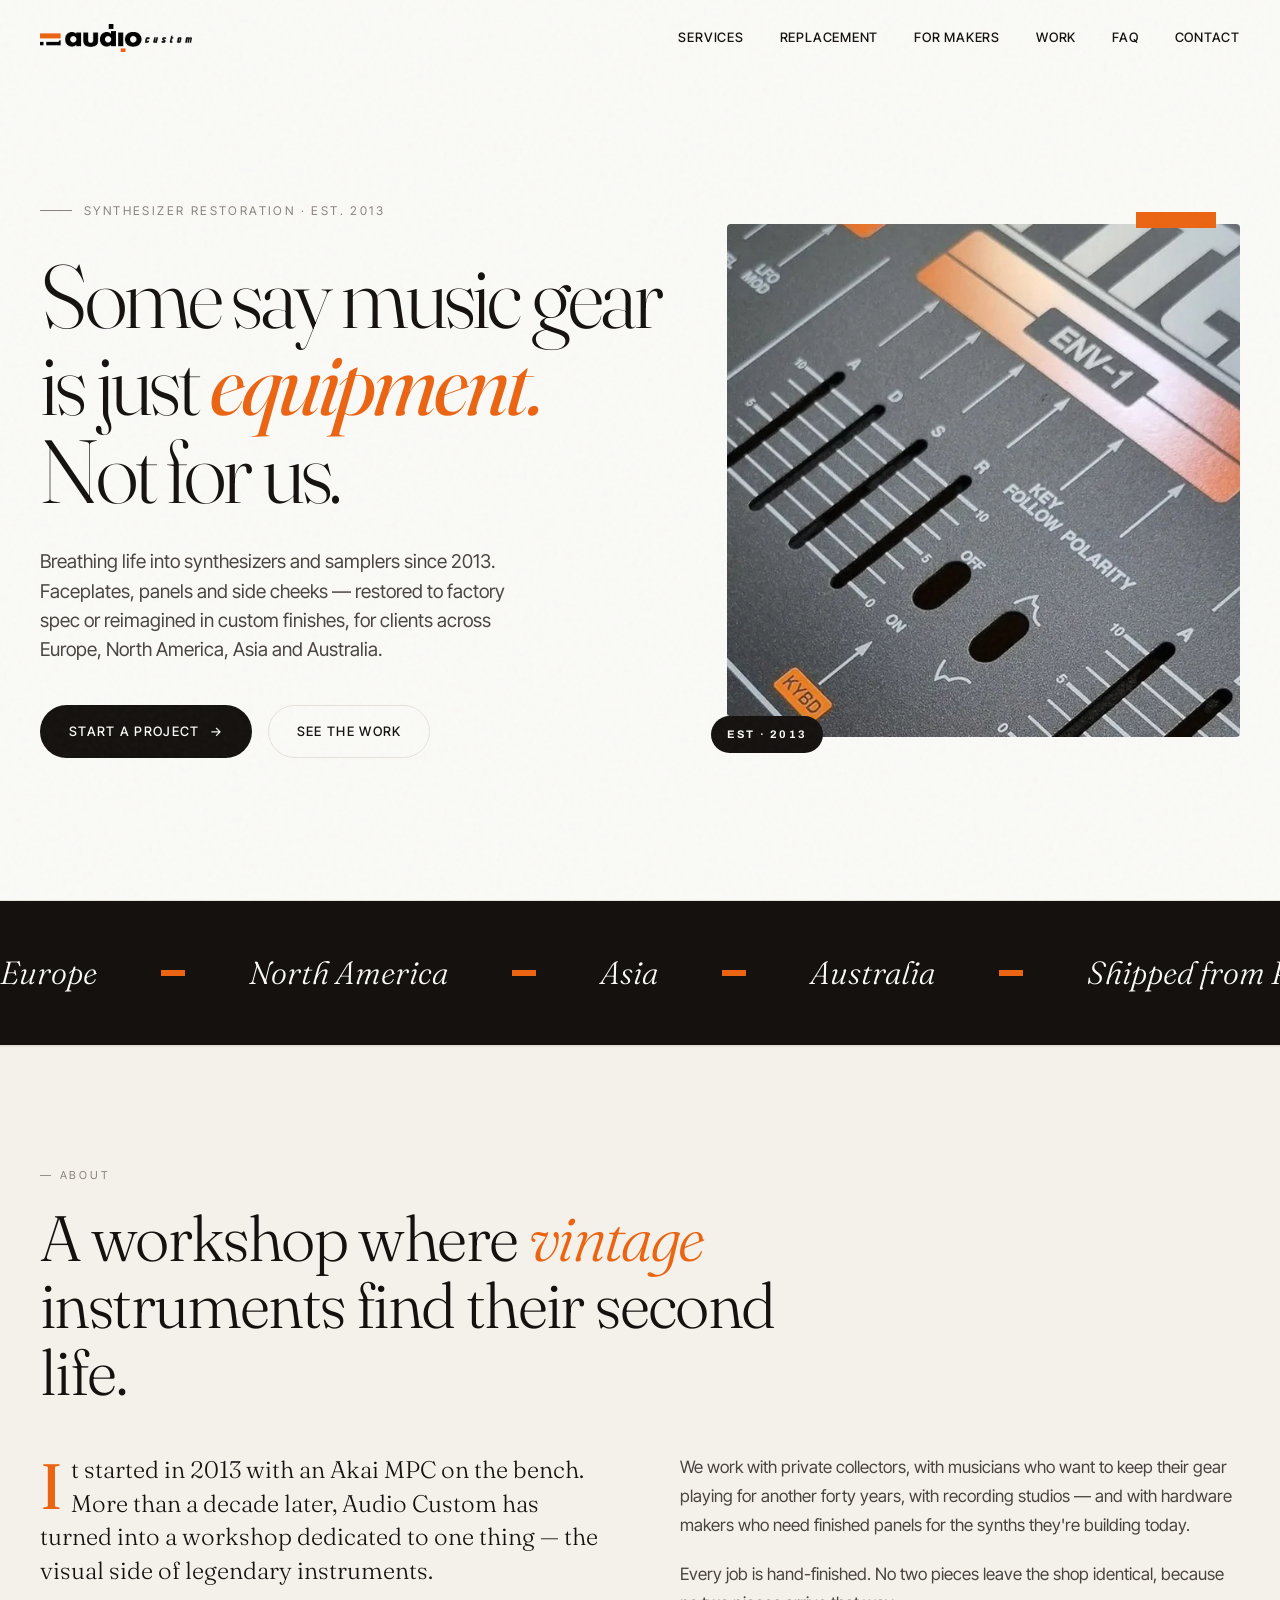
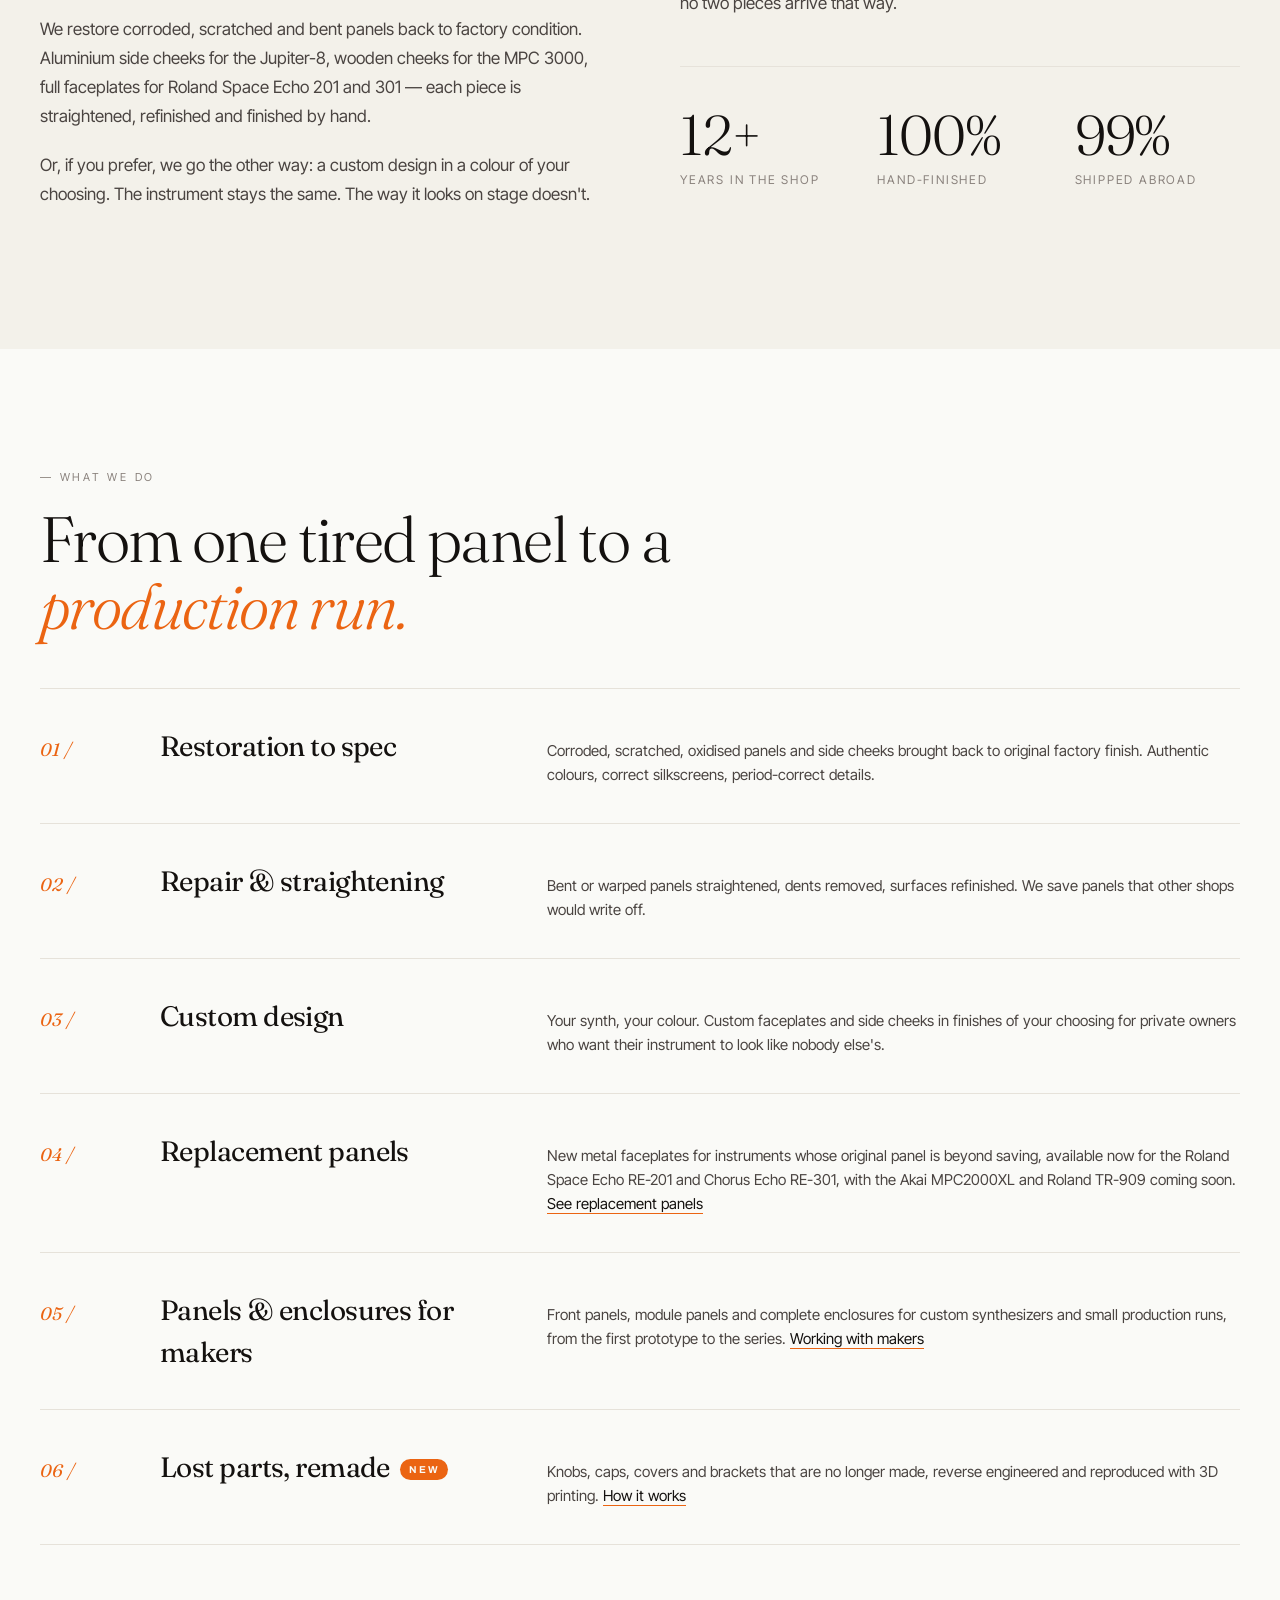
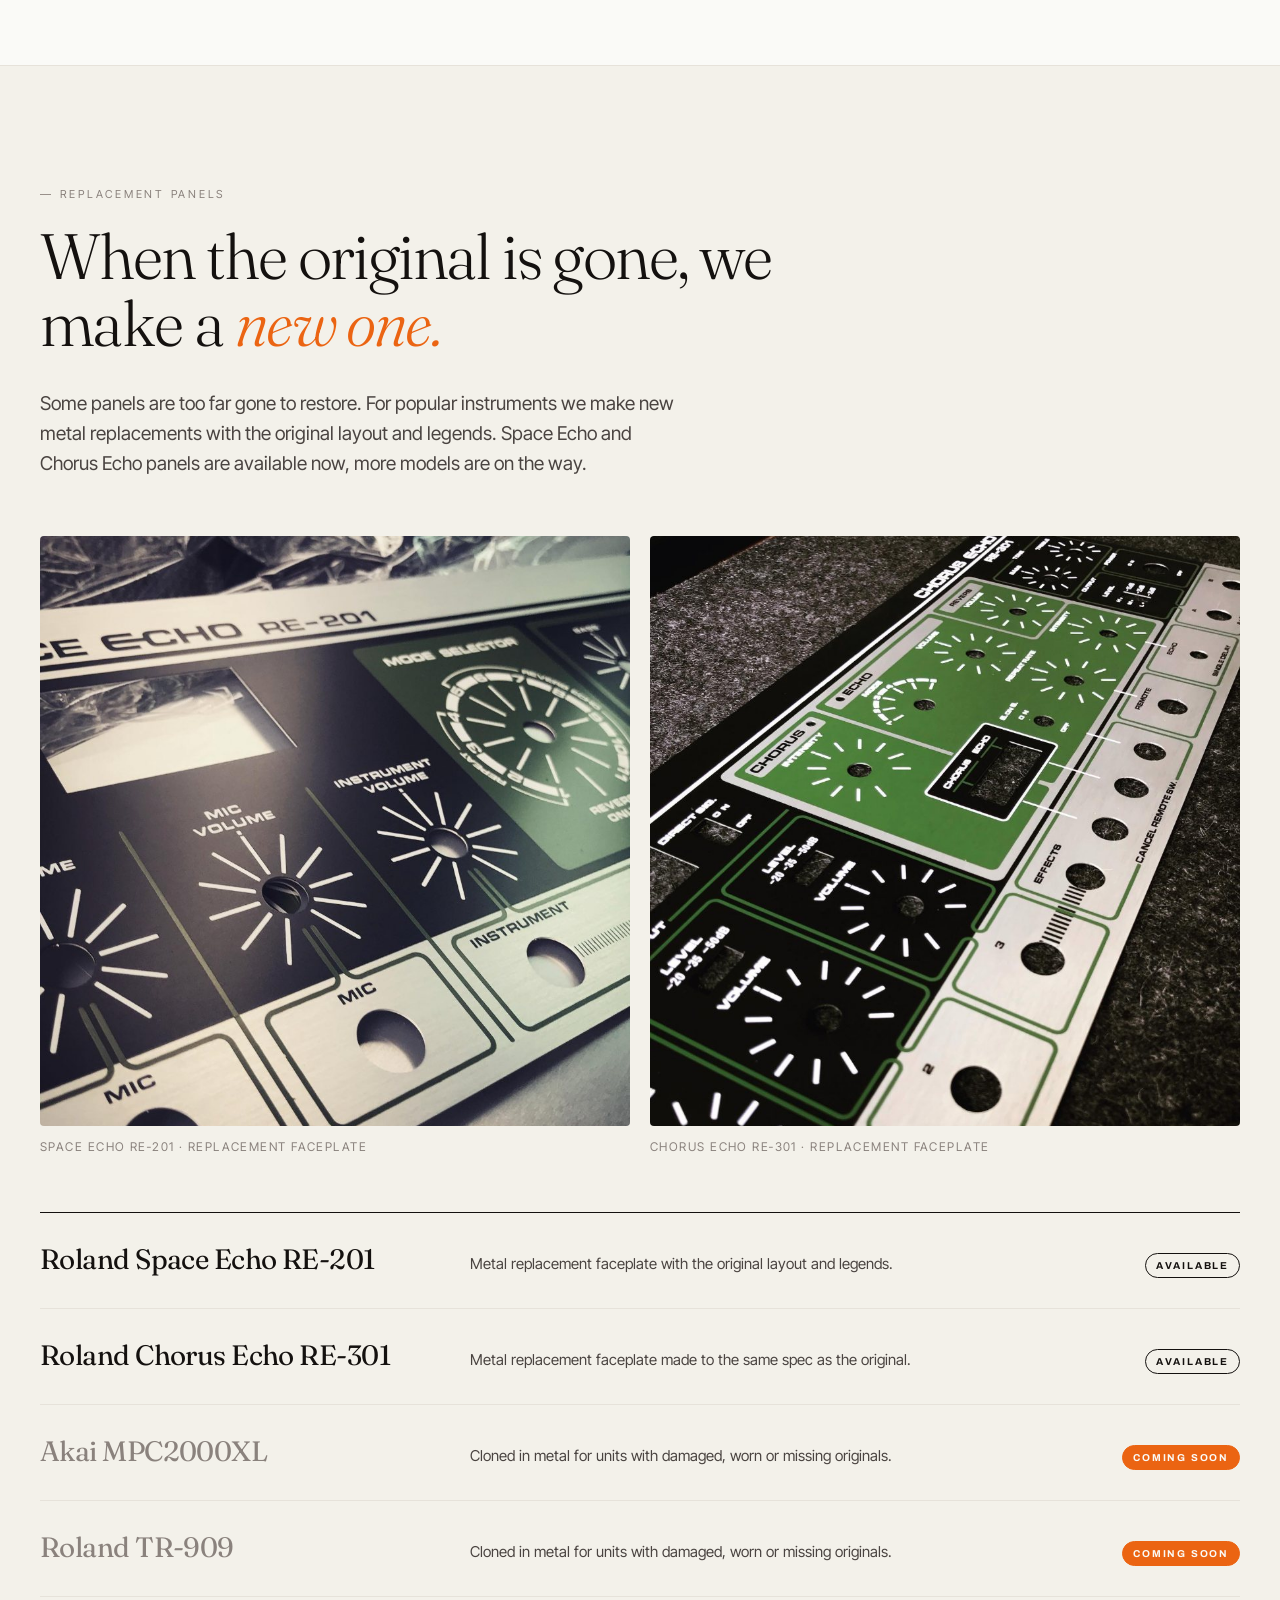
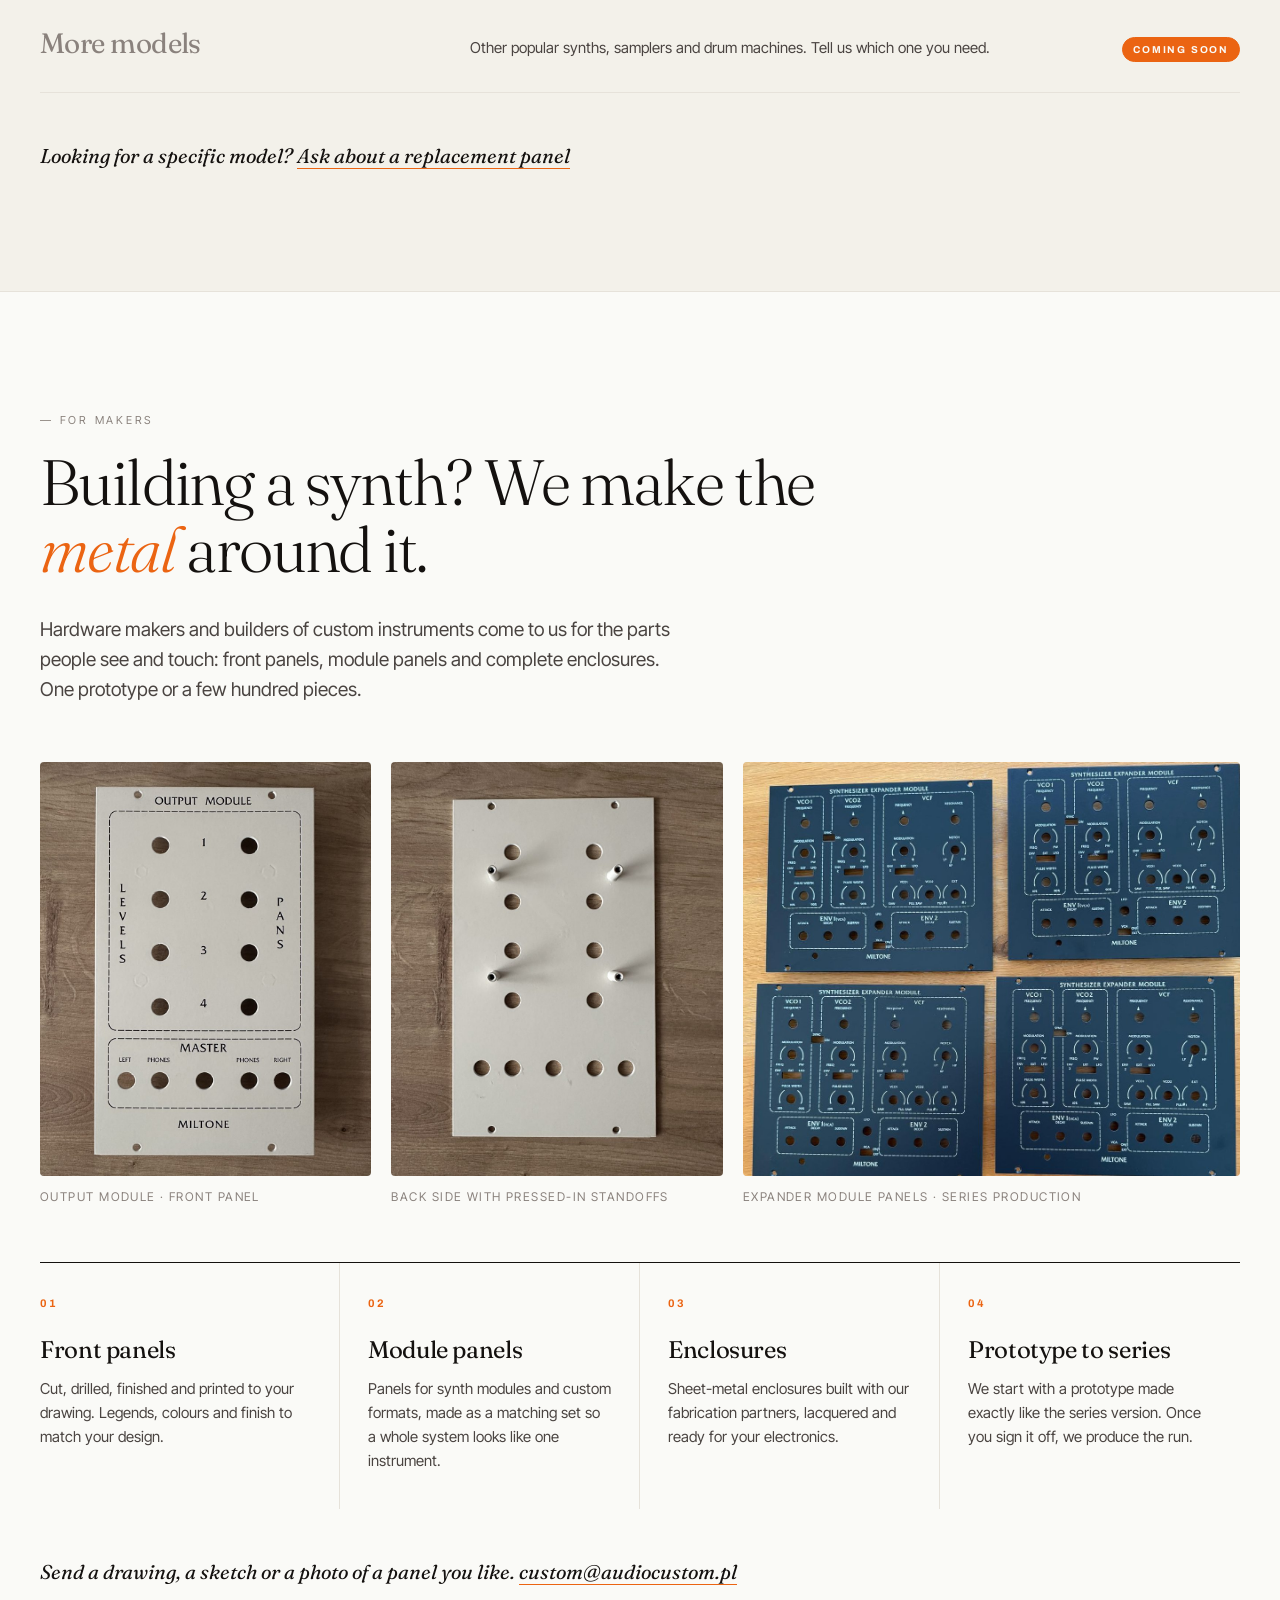
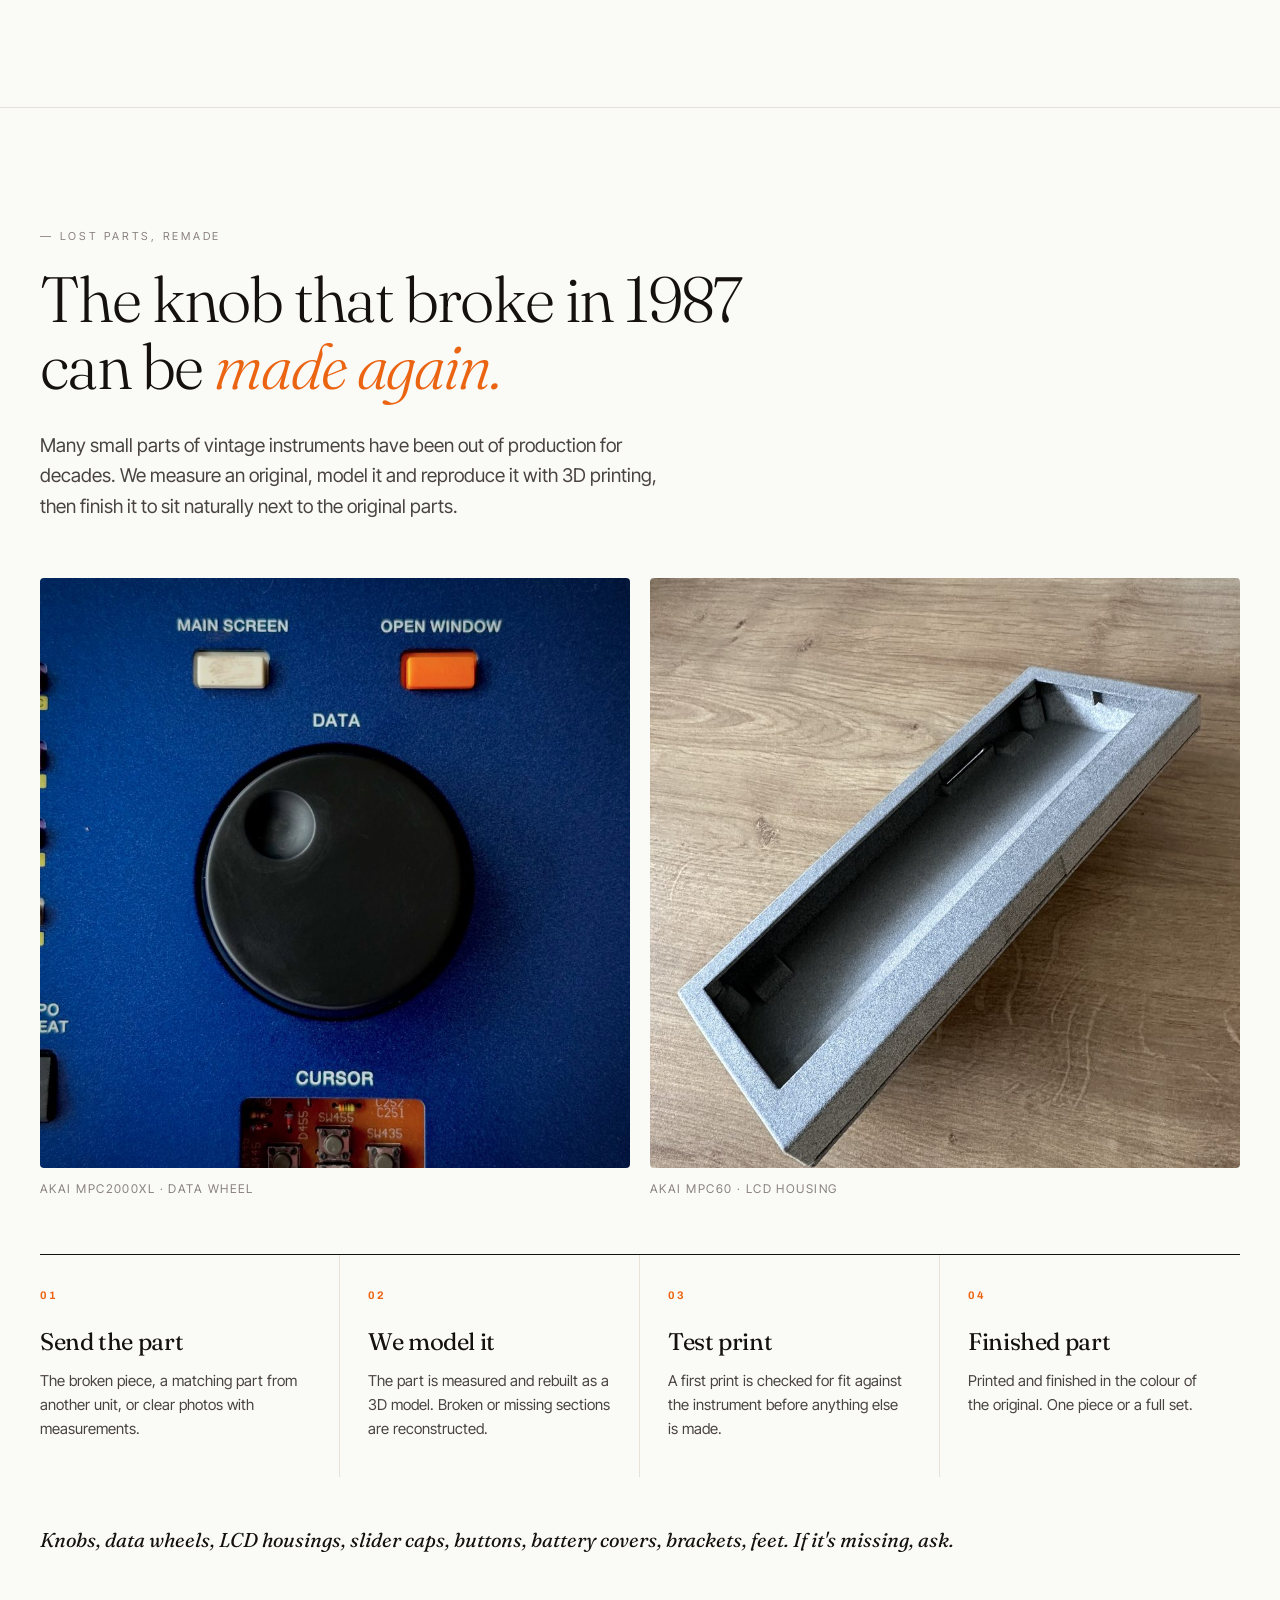
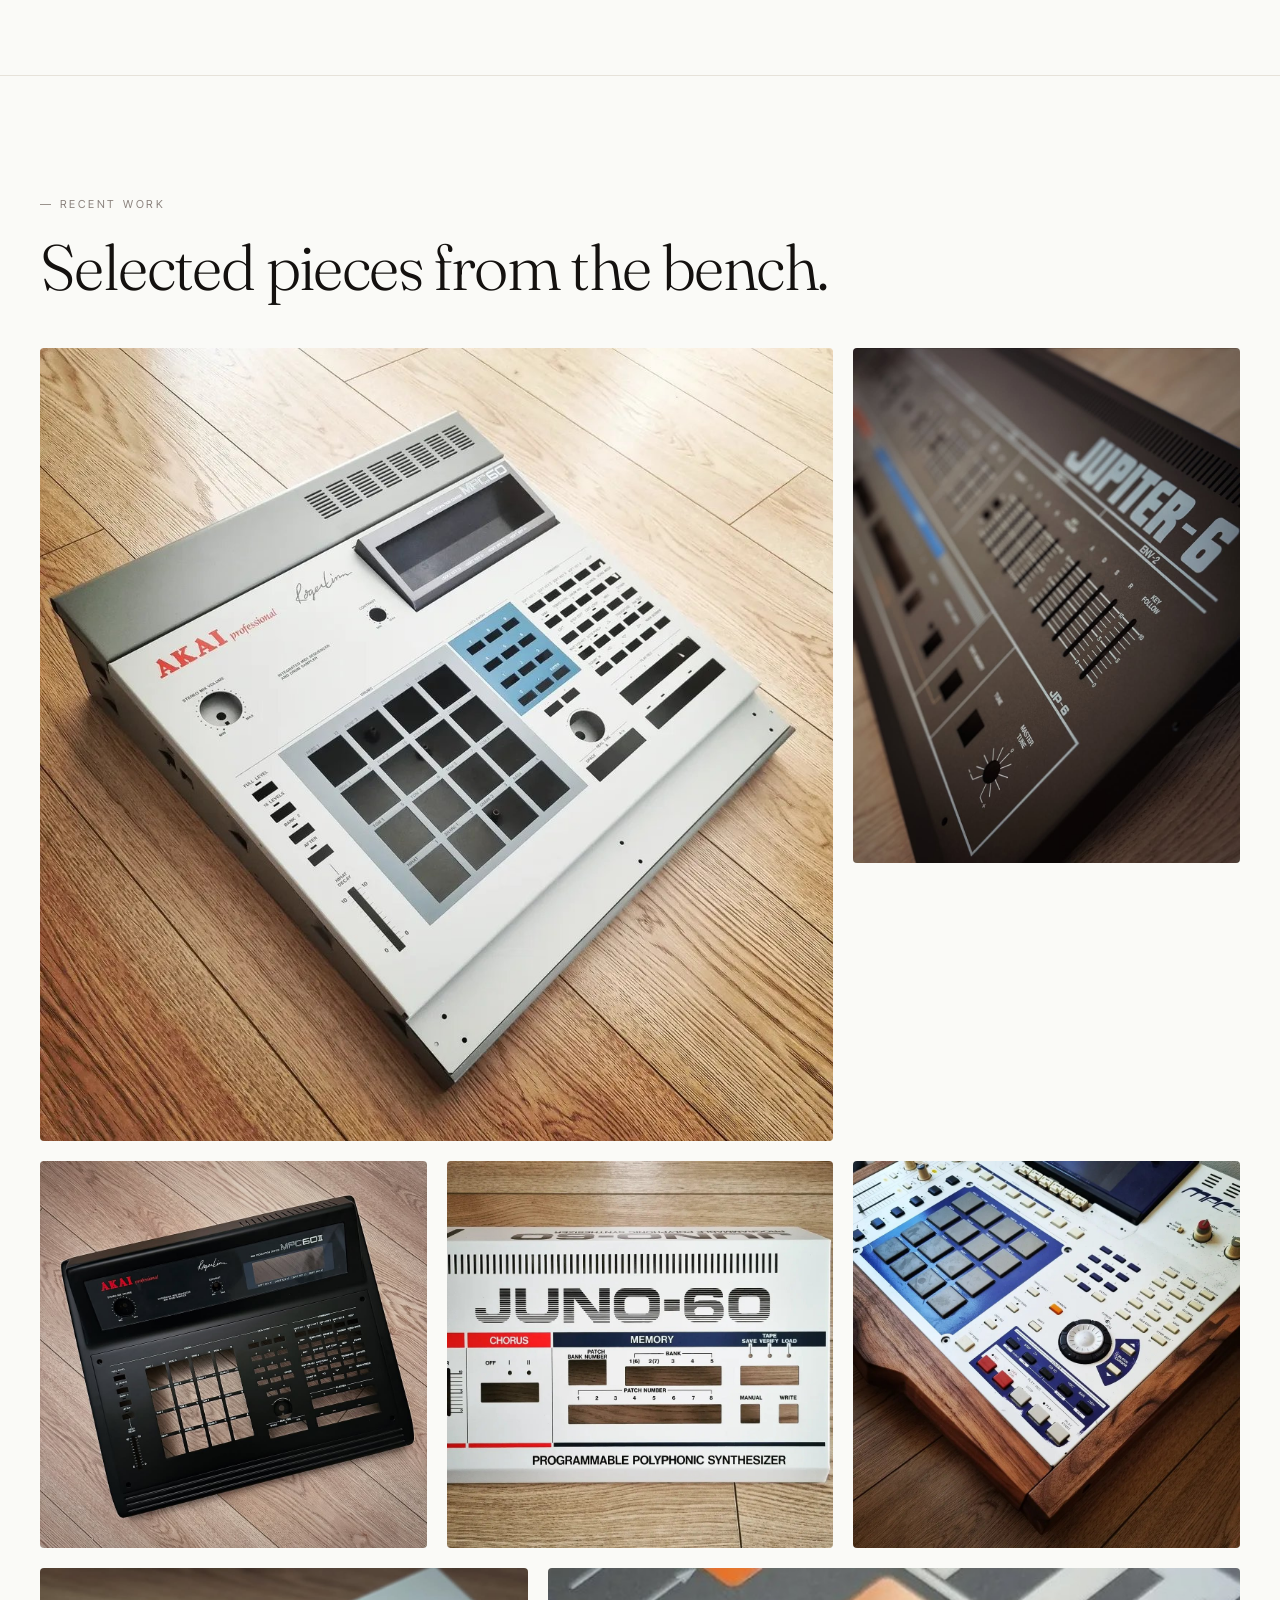
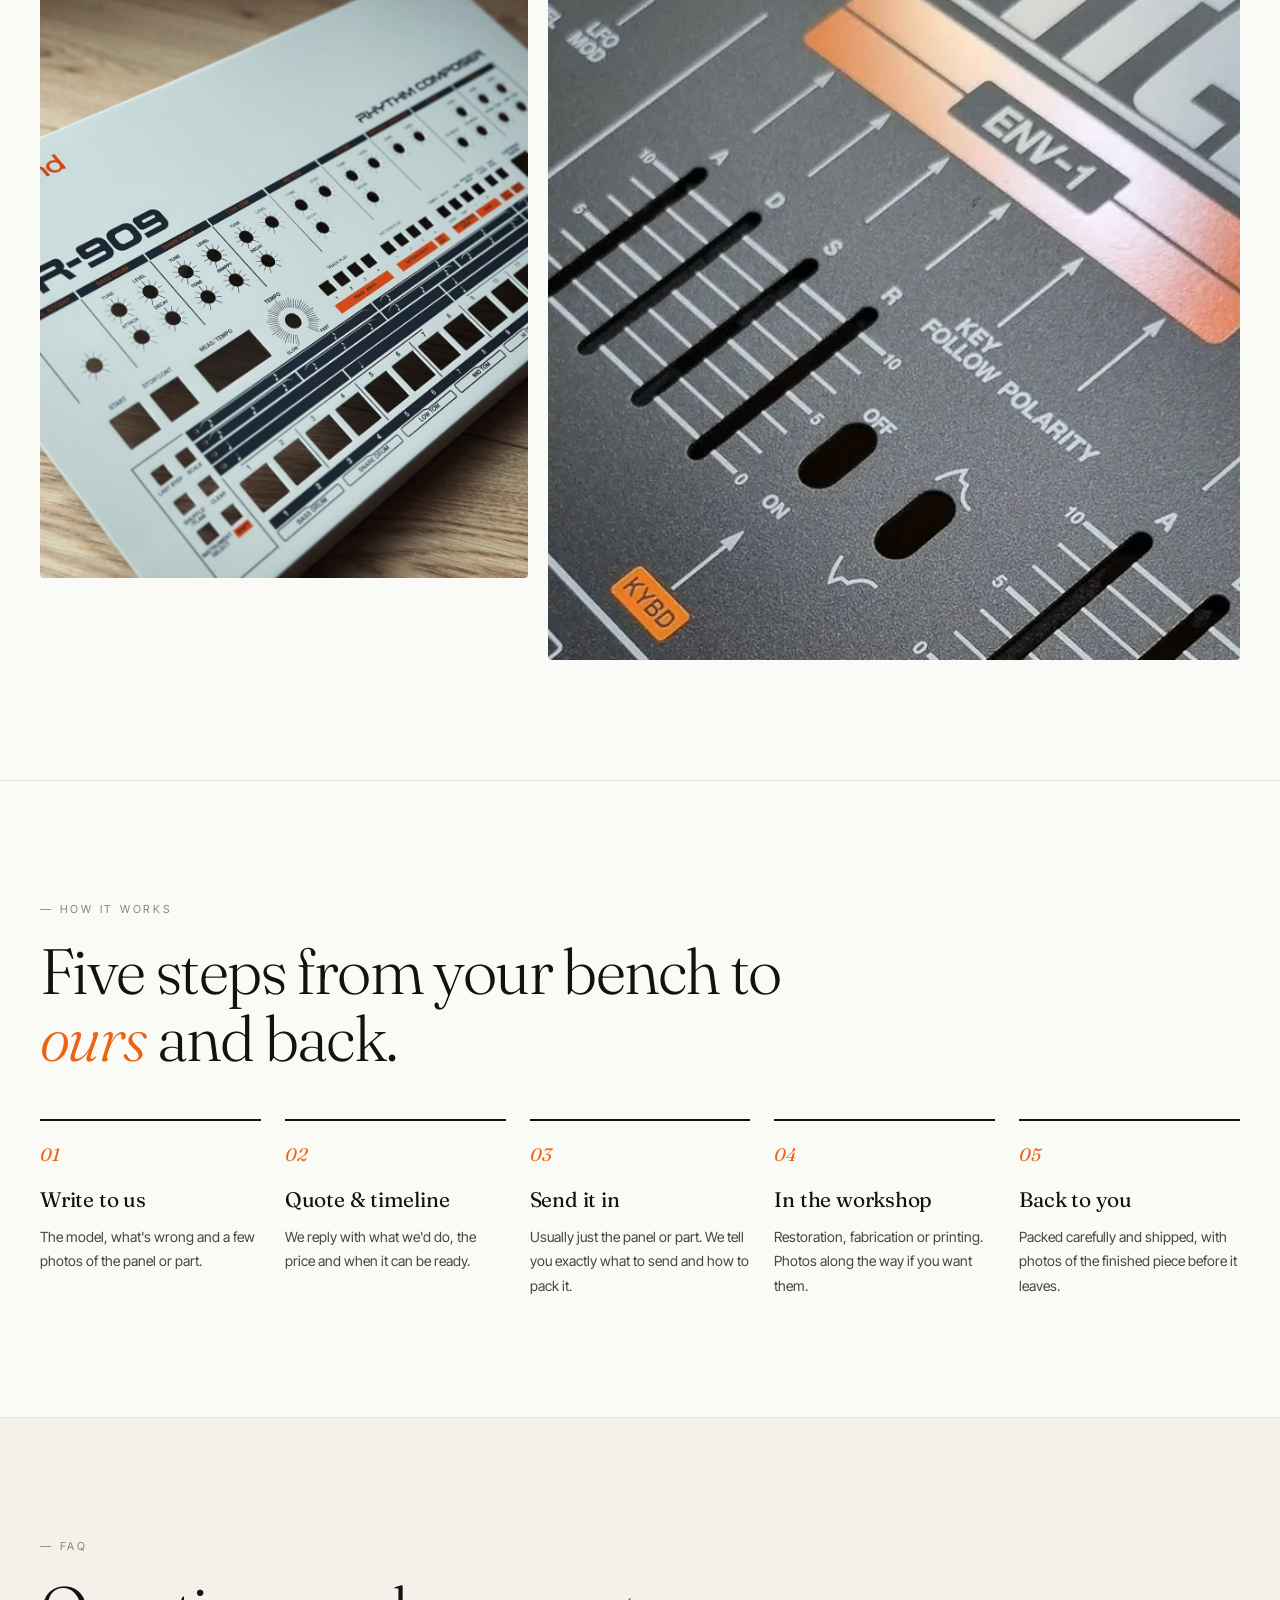
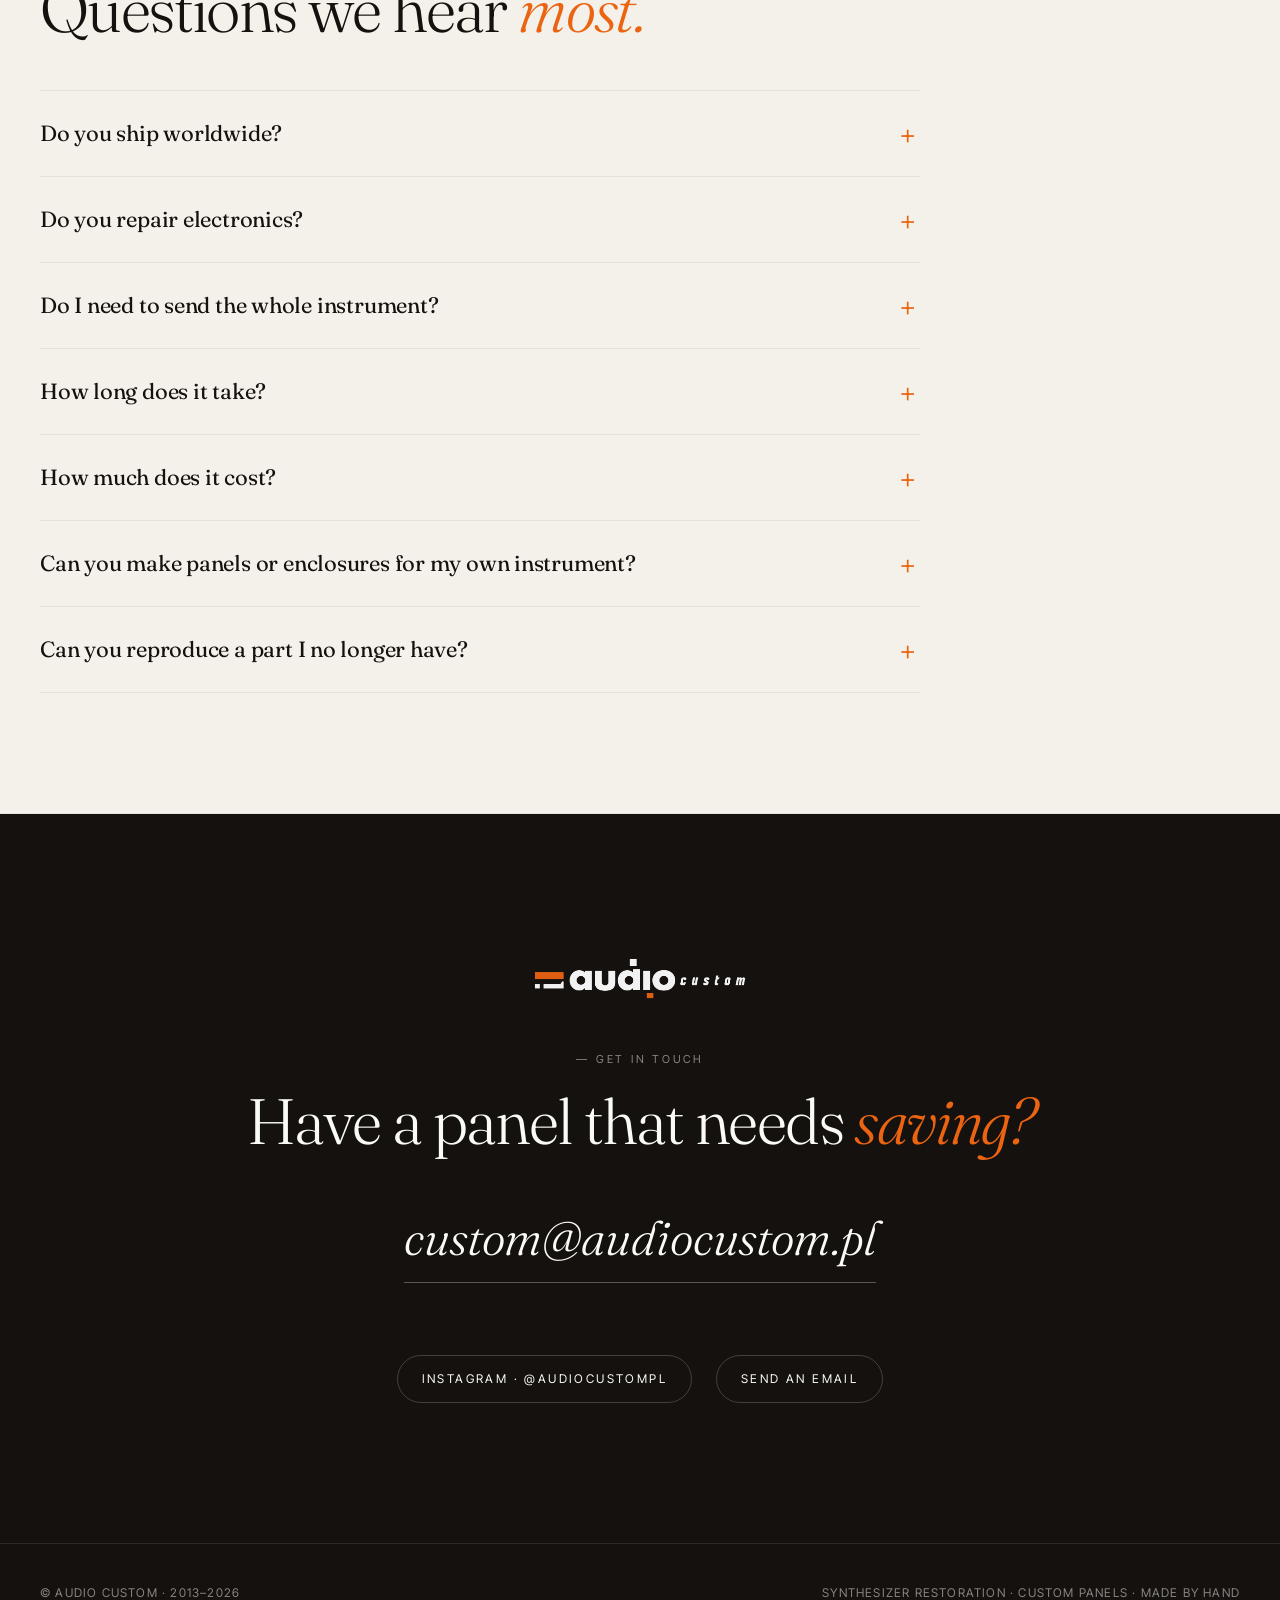
==== index.html @ 3e6b077c "Makers: series production photo of expander panels Co-Authored-By: Claude Opus 5.5 <noreply@anthropi" ====
<!DOCTYPE html>
<html lang="en">
<head>
<meta charset="UTF-8" />
<meta name="viewport" content="width=device-width, initial-scale=1.0" />

<!-- ============ PRIMARY SEO ============ -->
<title>Audio Custom — Synthesizer Restoration & Custom Panels | Renowacja syntezatorów</title>
<meta name="description" content="Synthesizer restoration & custom panels since 2013. Faceplates and side cheeks for Roland Jupiter-8, Juno-60, Akai MPC. Replacement panels for Space Echo RE-201 / Chorus Echo RE-301, panels and enclosures for synth makers, 3D-printed replacement parts. Renowacja paneli syntezatorów." />
<meta name="keywords" content="synthesizer restoration, synth restoration, custom synthesizer panels, Jupiter-8 panel, Juno-60 panel, MPC restoration, Space Echo, renowacja syntezatorów, panele syntezatorów, blachy do syntezatorów, obudowy do syntezatorów, Space Echo RE-201 panel, Chorus Echo RE-301 panel, synth enclosures, Eurorack panels, 3D printed synth knobs, custom faceplates, vintage synth restoration, Roland panel restoration, Akai MPC panels, synth refinishing" />
<meta name="author" content="Audio Custom" />
<meta name="robots" content="index, follow, max-image-preview:large" />
<meta name="googlebot" content="index, follow" />

<!-- Canonical -->
<link rel="canonical" href="https://audiocustom.pl/" />

<!-- Language alternates - same page serves both audiences -->
<link rel="alternate" hreflang="en" href="https://audiocustom.pl/" />
<link rel="alternate" hreflang="pl" href="https://audiocustom.pl/" />
<link rel="alternate" hreflang="x-default" href="https://audiocustom.pl/" />

<!-- ============ OPEN GRAPH (Facebook, LinkedIn, etc.) ============ -->
<meta property="og:type" content="website" />
<meta property="og:url" content="https://audiocustom.pl/" />
<meta property="og:title" content="Audio Custom — Synthesizer Restoration & Custom Panels" />
<meta property="og:description" content="Breathing life into synthesizers and samplers since 2013. Restoration and custom panels for Jupiter-8, Juno-60, MPC, Space Echo and more." />
<meta property="og:image" content="https://audiocustom.pl/og-image.jpg" />
<meta property="og:image:width" content="1200" />
<meta property="og:image:height" content="630" />
<meta property="og:image:alt" content="Restored Roland Jupiter-8 panel by Audio Custom" />
<meta property="og:site_name" content="Audio Custom" />
<meta property="og:locale" content="en_US" />
<meta property="og:locale:alternate" content="pl_PL" />

<!-- ============ TWITTER CARD ============ -->
<meta name="twitter:card" content="summary_large_image" />
<meta name="twitter:title" content="Audio Custom — Synthesizer Restoration & Custom Panels" />
<meta name="twitter:description" content="Breathing life into synthesizers and samplers since 2013. Faceplates and side cheeks restored or custom-built." />
<meta name="twitter:image" content="https://audiocustom.pl/og-image.jpg" />

<!-- ============ FAVICONS ============ -->
<link rel="icon" type="image/png" sizes="32x32" href="favicon-32.png" />
<link rel="icon" type="image/png" sizes="16x16" href="favicon-16.png" />
<link rel="apple-touch-icon" sizes="180x180" href="apple-touch-icon.png" />
<meta name="theme-color" content="#14110f" />

<!-- ============ SCHEMA.ORG STRUCTURED DATA ============ -->
<script type="application/ld+json">
{
  "@context": "https://schema.org",
  "@type": "LocalBusiness",
  "@id": "https://audiocustom.pl/#business",
  "name": "Audio Custom",
  "alternateName": "Audio Custom — Synthesizer Restoration",
  "description": "Synthesizer restoration workshop specializing in faceplates, panels and side cheeks for vintage and modern synthesizers and samplers. Restoration to factory spec or custom finishes.",
  "url": "https://audiocustom.pl/",
  "image": "https://audiocustom.pl/og-image.jpg",
  "logo": "https://audiocustom.pl/logo.png",
  "email": "custom@audiocustom.pl",
  "foundingDate": "2013",
  "priceRange": "$$",
  "address": {
    "@type": "PostalAddress",
    "addressCountry": "PL"
  },
  "sameAs": [
    "https://instagram.com/audiocustompl"
  ],
  "areaServed": [
    {"@type": "Place", "name": "Europe"},
    {"@type": "Place", "name": "North America"},
    {"@type": "Place", "name": "Asia"},
    {"@type": "Place", "name": "Australia"}
  ],
  "knowsAbout": [
    "Synthesizer restoration",
    "Vintage synthesizer panels",
    "Custom faceplates",
    "Roland Jupiter-8",
    "Roland Juno-6",
    "Roland Juno-60",
    "Roland Space Echo",
    "Akai MPC",
    "Korg MonoPoly",
    "LinnDrum"
  ],
  "makesOffer": [
    {
      "@type": "Offer",
      "itemOffered": {
        "@type": "Service",
        "name": "Synthesizer panel restoration to factory spec",
        "description": "Corroded, scratched, oxidised panels and side cheeks restored to original factory finish."
      }
    },
    {
      "@type": "Offer",
      "itemOffered": {
        "@type": "Service",
        "name": "Panel repair and straightening",
        "description": "Bent or warped panels straightened, dents removed, surfaces refinished."
      }
    },
    {
      "@type": "Offer",
      "itemOffered": {
        "@type": "Service",
        "name": "Custom synthesizer panel design",
        "description": "Custom faceplates and side cheeks in finishes of your choosing for private owners and hardware manufacturers."
      }
    },
    {
      "@type": "Offer",
      "itemOffered": {
        "@type": "Product",
        "name": "Replacement synthesizer panels",
        "description": "Metal replacement faceplates with the original layout and legends: Roland Space Echo RE-201 and Chorus Echo RE-301 available; Akai MPC2000XL and Roland TR-909 coming soon."
      }
    },
    {
      "@type": "Offer",
      "itemOffered": {
        "@type": "Service",
        "name": "Front panels, module panels and enclosures for synthesizer makers",
        "description": "Front panels, module panels and lacquered sheet-metal enclosures for custom synthesizers, from prototype to production run."
      }
    },
    {
      "@type": "Offer",
      "itemOffered": {
        "@type": "Service",
        "name": "Reverse engineering and 3D-printed replacement parts",
        "description": "Discontinued knobs, caps, covers and brackets for vintage instruments, measured, modelled and reproduced with 3D printing."
      }
    }
  ]
}
</script>

<script type="application/ld+json">
{
  "@context": "https://schema.org",
  "@type": "FAQPage",
  "mainEntity": [
    {
      "@type": "Question",
      "name": "Do you ship worldwide?",
      "acceptedAnswer": {
        "@type": "Answer",
        "text": "Yes. About 99% of our work goes abroad: to clients across Europe, North America, Asia and Australia. Panels and parts are packed for long-distance transit and we agree the shipping method with you for each job. Distance is not a problem, it's how we work every day."
      }
    },
    {
      "@type": "Question",
      "name": "Do you repair electronics?",
      "acceptedAnswer": {
        "@type": "Answer",
        "text": "No. We work on the visual side only: panels, side cheeks, enclosures and small parts. Electronic repairs stay with your technician, and we're happy to work alongside them."
      }
    },
    {
      "@type": "Question",
      "name": "Do I need to send the whole instrument?",
      "acceptedAnswer": {
        "@type": "Answer",
        "text": "Usually not. Most jobs need only the panel, the side cheeks or the part itself. Tell us the model and the job, and we'll say exactly what to send."
      }
    },
    {
      "@type": "Question",
      "name": "How long does it take?",
      "acceptedAnswer": {
        "@type": "Answer",
        "text": "It depends on the job and the queue. You get a timeline together with the quote, before anything is sent."
      }
    },
    {
      "@type": "Question",
      "name": "How much does it cost?",
      "acceptedAnswer": {
        "@type": "Answer",
        "text": "Every job is quoted individually, because every panel arrives in a different condition. Send photos and we'll give you a price."
      }
    },
    {
      "@type": "Question",
      "name": "Can you make panels or enclosures for my own instrument?",
      "acceptedAnswer": {
        "@type": "Answer",
        "text": "Yes, from a single prototype to a production run of a few hundred pieces. Send a drawing or a sketch and the quantity you have in mind. More for makers"
      }
    },
    {
      "@type": "Question",
      "name": "Can you reproduce a part I no longer have?",
      "acceptedAnswer": {
        "@type": "Answer",
        "text": "Often yes. We need something to measure: a matching part from another unit, or clear photos with dimensions. How part reproduction works"
      }
    }
  ]
}
</script>

<!-- ============ FONTS ============ -->
<link rel="preconnect" href="https://fonts.googleapis.com">
<link rel="preconnect" href="https://fonts.gstatic.com" crossorigin>
<link href="https://fonts.googleapis.com/css2?family=Fraunces:ital,opsz,wght@0,9..144,300;0,9..144,400;0,9..144,500;0,9..144,600;1,9..144,400&family=Inter+Tight:wght@300;400;500;600&family=Archivo:wght@500;700;900&display=swap" rel="stylesheet">

<style>
  :root {
    --bg: #fafaf7;
    --bg-warm: #f3f1ea;
    --ink: #14110f;
    --ink-soft: #4a4441;
    --ink-mute: #8a827d;
    --line: #e6e2da;
    --accent: #eb6412; /* brand orange */
    --accent-dark: #c84e08;
    --serif: 'Fraunces', 'Times New Roman', serif;
    --sans: 'Inter Tight', system-ui, sans-serif;
    --display: 'Archivo', 'Inter Tight', sans-serif;
  }

  * { box-sizing: border-box; margin: 0; padding: 0; }

  html { scroll-behavior: smooth; }

  body {
    font-family: var(--sans);
    background: var(--bg);
    color: var(--ink);
    line-height: 1.5;
    font-weight: 400;
    -webkit-font-smoothing: antialiased;
    overflow-x: hidden;
  }

  img { max-width: 100%; display: block; }

  a { color: inherit; text-decoration: none; }

  /* Subtle grain overlay */
  body::before {
    content: '';
    position: fixed;
    inset: 0;
    pointer-events: none;
    opacity: 0.035;
    z-index: 100;
    background-image: url("data:image/svg+xml,%3Csvg viewBox='0 0 200 200' xmlns='http://www.w3.org/2000/svg'%3E%3Cfilter id='n'%3E%3CfeTurbulence type='fractalNoise' baseFrequency='0.9' numOctaves='3'/%3E%3C/filter%3E%3Crect width='100%25' height='100%25' filter='url(%23n)'/%3E%3C/svg%3E");
  }

  /* === NAV === */
  nav {
    position: fixed;
    top: 0; left: 0; right: 0;
    padding: 24px 40px;
    display: flex;
    justify-content: space-between;
    align-items: center;
    z-index: 50;
    backdrop-filter: blur(8px);
    background: rgba(250, 250, 247, 0.75);
    border-bottom: 1px solid transparent;
    transition: border-color 0.3s ease;
  }
  nav.scrolled { border-bottom-color: var(--line); }

  .logo {
    display: flex;
    align-items: center;
    height: 28px;
  }
  .logo img {
    height: 100%;
    width: auto;
    display: block;
  }

  .nav-links {
    display: flex;
    gap: 36px;
    font-size: 13px;
    letter-spacing: 0.06em;
    text-transform: uppercase;
    font-weight: 500;
  }
  .nav-links a { position: relative; transition: color 0.2s; }
  .nav-links a:hover { color: var(--accent); }

  /* === HERO === */
  .hero {
    min-height: 100vh;
    padding: 140px 40px 80px;
    display: grid;
    grid-template-columns: 1.1fr 0.9fr;
    gap: 60px;
    align-items: center;
    position: relative;
  }

  .hero-text { position: relative; z-index: 2; }

  .eyebrow {
    font-size: 12px;
    letter-spacing: 0.2em;
    text-transform: uppercase;
    color: var(--ink-mute);
    margin-bottom: 32px;
    display: flex;
    align-items: center;
    gap: 12px;
    animation: fadeUp 0.9s ease 0.1s both;
  }
  .eyebrow::before {
    content: '';
    width: 32px;
    height: 1px;
    background: var(--ink-mute);
  }

  h1 {
    font-family: var(--serif);
    font-weight: 300;
    font-size: clamp(48px, 7vw, 96px);
    line-height: 0.98;
    letter-spacing: -0.035em;
    margin-bottom: 32px;
    font-variation-settings: "opsz" 144;
    animation: fadeUp 1s ease 0.2s both;
  }
  h1 em {
    font-style: italic;
    font-weight: 400;
    color: var(--accent);
  }

  .lead {
    font-size: 19px;
    line-height: 1.55;
    color: var(--ink-soft);
    max-width: 480px;
    margin-bottom: 40px;
    animation: fadeUp 1s ease 0.35s both;
  }

  .cta-row {
    display: flex;
    gap: 16px;
    flex-wrap: wrap;
    animation: fadeUp 1s ease 0.5s both;
  }

  .btn {
    display: inline-flex;
    align-items: center;
    gap: 10px;
    padding: 16px 28px;
    font-size: 13px;
    letter-spacing: 0.1em;
    text-transform: uppercase;
    font-weight: 500;
    border-radius: 999px;
    transition: all 0.25s ease;
    border: 1px solid transparent;
  }
  .btn-primary {
    background: var(--ink);
    color: var(--bg);
  }
  .btn-primary:hover {
    background: var(--accent);
    transform: translateY(-2px);
  }
  .btn-ghost {
    border-color: var(--line);
    color: var(--ink);
  }
  .btn-ghost:hover {
    border-color: var(--ink);
    transform: translateY(-2px);
  }
  .btn .arrow {
    transition: transform 0.25s ease;
  }
  .btn:hover .arrow { transform: translateX(4px); }

  /* === HERO IMAGE === */
  .hero-image {
    position: relative;
    aspect-ratio: 1 / 1;
    animation: fadeIn 1.2s ease 0.4s both;
  }
  .hero-image img {
    width: 100%;
    height: 100%;
    object-fit: cover;
    border-radius: 4px;
  }
  .hero-image .placeholder {
    width: 100%;
    height: 100%;
    background: var(--bg-warm);
    border-radius: 4px;
    display: flex;
    align-items: center;
    justify-content: center;
    color: var(--ink-mute);
    font-family: var(--serif);
    font-style: italic;
    font-size: 14px;
    text-align: center;
    padding: 20px;
    border: 1px solid var(--line);
  }
  .hero-image::after {
    content: 'EST · 2013';
    position: absolute;
    bottom: -16px;
    left: -16px;
    background: var(--ink);
    color: var(--bg);
    padding: 10px 16px;
    font-family: var(--display);
    font-weight: 700;
    font-size: 11px;
    letter-spacing: 0.2em;
    border-radius: 999px;
  }
  .hero-image::before {
    content: '';
    position: absolute;
    top: -12px;
    right: 24px;
    width: 80px;
    height: 16px;
    background: var(--accent);
    z-index: 1;
  }

  /* === SECTION BASE === */
  section { padding: 120px 40px; position: relative; }

  .section-label {
    font-size: 11px;
    letter-spacing: 0.25em;
    text-transform: uppercase;
    color: var(--ink-mute);
    margin-bottom: 20px;
  }

  h2 {
    font-family: var(--serif);
    font-weight: 300;
    font-size: clamp(36px, 5vw, 64px);
    line-height: 1.05;
    letter-spacing: -0.025em;
    margin-bottom: 48px;
    max-width: 800px;
  }
  h2 em { font-style: italic; color: var(--accent); }

  /* === ABOUT === */
  .about {
    border-top: 1px solid var(--line);
    background: var(--bg-warm);
  }
  .about-grid {
    display: grid;
    grid-template-columns: 1fr 1fr;
    gap: 80px;
    align-items: start;
  }
  .about p {
    font-size: 17px;
    line-height: 1.7;
    color: var(--ink-soft);
    margin-bottom: 20px;
  }
  .about p.first {
    font-family: var(--serif);
    font-size: 24px;
    line-height: 1.4;
    color: var(--ink);
    font-weight: 300;
    margin-bottom: 28px;
  }
  .about p.first::first-letter {
    font-size: 64px;
    float: left;
    line-height: 0.85;
    margin: 6px 8px 0 0;
    color: var(--accent);
    font-weight: 400;
  }

  .stats {
    display: grid;
    grid-template-columns: repeat(3, 1fr);
    gap: 32px;
    margin-top: 48px;
    padding-top: 40px;
    border-top: 1px solid var(--line);
  }
  .stat-num {
    font-family: var(--serif);
    font-size: 56px;
    font-weight: 300;
    line-height: 1;
    margin-bottom: 8px;
    letter-spacing: -0.02em;
  }
  .stat-label {
    font-size: 12px;
    letter-spacing: 0.15em;
    text-transform: uppercase;
    color: var(--ink-mute);
  }

  /* === SERVICES === */
  .services-list {
    display: grid;
    grid-template-columns: 1fr;
    border-top: 1px solid var(--line);
  }
  .service-item {
    display: grid;
    grid-template-columns: 80px 1fr 2fr;
    gap: 40px;
    padding: 36px 0;
    border-bottom: 1px solid var(--line);
    align-items: baseline;
    transition: padding 0.3s ease;
  }
  .service-item:hover { padding-left: 16px; }
  .service-num {
    font-family: var(--serif);
    font-style: italic;
    color: var(--accent);
    font-size: 18px;
  }
  .service-name {
    font-family: var(--serif);
    font-size: 28px;
    font-weight: 400;
    letter-spacing: -0.02em;
  }
  .service-desc {
    color: var(--ink-soft);
    font-size: 15px;
    line-height: 1.6;
  }

  /* === GEAR MARQUEE === */
  .gear-strip {
    padding: 48px 0;
    background: var(--ink);
    color: var(--bg);
    overflow: hidden;
    border-top: 1px solid var(--line);
    border-bottom: 1px solid var(--line);
  }
  .gear-track {
    display: flex;
    gap: 64px;
    animation: scroll 40s linear infinite;
    white-space: nowrap;
    font-family: var(--serif);
    font-size: 32px;
    font-style: italic;
    font-weight: 300;
  }
  .gear-track span { display: flex; align-items: center; gap: 64px; }
  .gear-track span::after {
    content: '';
    width: 24px;
    height: 6px;
    background: var(--accent);
    display: inline-block;
  }
  @keyframes scroll {
    from { transform: translateX(0); }
    to { transform: translateX(-50%); }
  }

  /* === GALLERY === */
  .gallery {
    border-top: 1px solid var(--line);
  }
  .gallery-grid {
    display: grid;
    grid-template-columns: repeat(12, 1fr);
    gap: 20px;
  }
  .g-item {
    position: relative;
    overflow: hidden;
    border-radius: 4px;
    background: var(--bg-warm);
  }
  .g-item img, .g-item .placeholder {
    width: 100%;
    height: 100%;
    object-fit: cover;
    transition: transform 0.6s ease;
  }
  .g-item:hover img { transform: scale(1.04); }
  .g-item .placeholder {
    display: flex;
    align-items: center;
    justify-content: center;
    color: var(--ink-mute);
    font-family: var(--serif);
    font-style: italic;
    font-size: 13px;
    text-align: center;
    padding: 20px;
    min-height: 100%;
  }
  .g-1 { grid-column: span 8; aspect-ratio: 1/1; }
  .g-2 { grid-column: span 4; aspect-ratio: 3/4; }
  .g-3 { grid-column: span 4; aspect-ratio: 1/1; }
  .g-4 { grid-column: span 4; aspect-ratio: 1/1; }
  .g-5 { grid-column: span 4; aspect-ratio: 1/1; }
  .g-6 { grid-column: span 5; aspect-ratio: 4/5; }
  .g-7 { grid-column: span 7; aspect-ratio: 1/1; }

  /* === CONTACT === */
  .contact {
    border-top: 1px solid var(--line);
    background: var(--ink);
    color: var(--bg);
    text-align: center;
    padding: 140px 40px;
  }
  .contact-logo {
    max-width: 220px;
    margin: 0 auto 48px;
    opacity: 0.95;
  }
  .contact-logo img { width: 100%; }
  .contact .section-label { color: rgba(250,250,247,0.5); }
  .contact h2 {
    margin: 0 auto 48px;
    color: var(--bg);
  }
  .contact-email {
    display: inline-block;
    font-family: var(--serif);
    font-size: clamp(28px, 4vw, 48px);
    font-style: italic;
    font-weight: 300;
    color: var(--bg);
    border-bottom: 1px solid rgba(250,250,247,0.3);
    padding-bottom: 8px;
    margin-bottom: 48px;
    transition: all 0.3s ease;
  }
  .contact-email:hover {
    color: var(--accent);
    border-bottom-color: var(--accent);
  }
  .socials {
    display: flex;
    gap: 24px;
    justify-content: center;
    margin-top: 24px;
  }
  .socials a {
    font-size: 12px;
    letter-spacing: 0.2em;
    text-transform: uppercase;
    padding: 14px 24px;
    border: 1px solid rgba(250,250,247,0.2);
    border-radius: 999px;
    transition: all 0.25s;
  }
  .socials a:hover {
    background: var(--bg);
    color: var(--ink);
  }

  /* === FOOTER === */
  footer {
    padding: 40px;
    background: var(--ink);
    color: rgba(250,250,247,0.5);
    border-top: 1px solid rgba(250,250,247,0.1);
    display: flex;
    justify-content: space-between;
    align-items: center;
    font-size: 12px;
    letter-spacing: 0.1em;
    text-transform: uppercase;
    flex-wrap: wrap;
    gap: 16px;
  }

  .service-desc a { color: var(--ink); border-bottom: 1px solid var(--accent); }
  .service-desc a:hover { color: var(--accent); }
  .tag-new {
    display: inline-block;
    margin-left: 10px;
    padding: 3px 9px;
    font-family: var(--display);
    font-size: 10px;
    font-weight: 700;
    letter-spacing: 0.18em;
    vertical-align: middle;
    background: var(--accent);
    color: var(--bg);
    border-radius: 999px;
  }

  /* === MAKERS + PARTS (card grids) === */
  .replacement, .makers, .parts { border-top: 1px solid var(--line); }
  .replacement { background: var(--bg-warm); }
  .parts { background: var(--bg); }
  .intro {
    font-size: 19px;
    line-height: 1.6;
    color: var(--ink-soft);
    max-width: 640px;
    margin: -16px 0 56px;
  }
  .card-grid {
    display: grid;
    grid-template-columns: repeat(4, 1fr);
    border-top: 1px solid var(--ink);
  }
  .card {
    padding: 32px 28px 36px 0;
    border-right: 1px solid var(--line);
  }
  .card + .card { padding-left: 28px; }
  .card:last-child { border-right: 0; }
  .card-num {
    font-family: var(--display);
    font-weight: 700;
    font-size: 11px;
    letter-spacing: 0.2em;
    color: var(--accent);
    margin-bottom: 24px;
  }
  .card-status {
    display: inline-block;
    font-family: var(--display);
    font-weight: 700;
    font-size: 10px;
    letter-spacing: 0.18em;
    text-transform: uppercase;
    padding: 4px 10px;
    border: 1px solid var(--ink);
    border-radius: 999px;
    margin-bottom: 24px;
  }
  .card-status.status-soon { background: var(--accent); border-color: var(--accent); color: var(--bg); }
  .rep-photos, .photo-row {
    display: grid;
    grid-template-columns: 1fr 1fr;
    gap: 20px;
    margin-bottom: 56px;
  }
  .photo-row.cols-3 { grid-template-columns: 1fr 1fr 1.5fr; }
  .rep-photos figure, .photo-row figure { margin: 0; }
  .rep-photos img, .photo-row img {
    width: 100%;
    aspect-ratio: 1 / 1;
    height: auto;
    object-fit: cover;
    border-radius: 4px;
    background: var(--line);
  }
  .photo-row.cols-3 img { aspect-ratio: 4 / 5; }
  .photo-row.cols-3 .wide img { aspect-ratio: 1.2 / 1; }
  figcaption {
    margin-top: 12px;
    font-size: 12px;
    letter-spacing: 0.12em;
    text-transform: uppercase;
    color: var(--ink-mute);
  }
  .rep-list { border-top: 1px solid var(--ink); }
  .rep-row {
    display: grid;
    grid-template-columns: minmax(0, 1.3fr) minmax(0, 2fr) 130px;
    gap: 40px;
    align-items: baseline;
    padding: 30px 0;
    border-bottom: 1px solid var(--line);
    transition: padding 0.3s ease;
  }
  .rep-row:hover { padding-left: 16px; }
  .rep-row h3 {
    font-family: var(--serif);
    font-weight: 400;
    font-size: 28px;
    letter-spacing: -0.02em;
    line-height: 1.15;
  }
  .rep-row.soon h3 { color: var(--ink-mute); }
  .rep-row p { color: var(--ink-soft); font-size: 15px; line-height: 1.6; }
  .rep-row .card-status { margin: 0; justify-self: end; white-space: nowrap; }
  .card h3 {
    font-family: var(--serif);
    font-weight: 400;
    font-size: 24px;
    letter-spacing: -0.015em;
    line-height: 1.15;
    margin-bottom: 14px;
  }
  .card p { font-size: 15px; line-height: 1.6; color: var(--ink-soft); }
  .note-line {
    margin-top: 48px;
    font-family: var(--serif);
    font-style: italic;
    font-size: 20px;
    color: var(--ink);
  }
  .note-line a { border-bottom: 1px solid var(--accent); }
  .note-line a:hover { color: var(--accent); }

  /* === PROCESS === */
  .process { border-top: 1px solid var(--line); }
  .steps {
    list-style: none;
    display: grid;
    grid-template-columns: repeat(5, 1fr);
    gap: 24px;
    counter-reset: step;
  }
  .steps li {
    counter-increment: step;
    border-top: 2px solid var(--ink);
    padding-top: 20px;
  }
  .steps li::before {
    content: counter(step, decimal-leading-zero);
    display: block;
    font-family: var(--serif);
    font-style: italic;
    color: var(--accent);
    font-size: 18px;
    margin-bottom: 16px;
  }
  .steps strong {
    display: block;
    font-family: var(--serif);
    font-weight: 400;
    font-size: 21px;
    letter-spacing: -0.01em;
    margin-bottom: 8px;
  }
  .steps span { font-size: 14px; line-height: 1.6; color: var(--ink-soft); }

  /* === FAQ === */
  .faq { border-top: 1px solid var(--line); background: var(--bg-warm); }
  .faq-list { max-width: 880px; border-top: 1px solid var(--line); }
  .faq-list details { border-bottom: 1px solid var(--line); }
  .faq-list summary {
    list-style: none;
    cursor: pointer;
    padding: 26px 48px 26px 0;
    position: relative;
    font-family: var(--serif);
    font-size: 22px;
    letter-spacing: -0.01em;
  }
  .faq-list summary::-webkit-details-marker { display: none; }
  .faq-list summary::after {
    content: '+';
    position: absolute;
    right: 4px;
    top: 22px;
    font-family: var(--sans);
    font-weight: 300;
    font-size: 28px;
    color: var(--accent);
    transition: transform 0.25s ease;
  }
  .faq-list details[open] summary::after { transform: rotate(45deg); }
  .faq-list summary:focus-visible { outline: 2px solid var(--accent); outline-offset: 4px; }
  .faq-list p a { border-bottom: 1px solid var(--accent); }
  .faq-list p a:hover { color: var(--accent); }
  .faq-list p {
    padding: 0 48px 28px 0;
    font-size: 16px;
    line-height: 1.7;
    color: var(--ink-soft);
    max-width: 720px;
  }

  /* === ANIMATIONS === */
  @keyframes fadeUp {
    from { opacity: 0; transform: translateY(24px); }
    to { opacity: 1; transform: translateY(0); }
  }
  @keyframes fadeIn {
    from { opacity: 0; }
    to { opacity: 1; }
  }

  /* === RESPONSIVE === */
  @media (max-width: 900px) {
    nav { padding: 18px 24px; }
    .logo { height: 22px; }
    .nav-links { display: none; }
    .hero {
      grid-template-columns: 1fr;
      padding: 120px 24px 60px;
      gap: 40px;
    }
    section { padding: 80px 24px; }
    .about-grid { grid-template-columns: 1fr; gap: 32px; }
    .service-item {
      grid-template-columns: 40px 1fr;
      gap: 16px;
    }
    .service-desc { grid-column: 2; }
    .gallery-grid { grid-template-columns: 1fr 1fr; }
    .g-1, .g-6 { grid-column: span 2; aspect-ratio: 4/3; }
    .g-2, .g-3, .g-4, .g-5, .g-7 { grid-column: span 1; aspect-ratio: 1/1; }
    .contact { padding: 80px 24px; }
    footer { padding: 24px; flex-direction: column; text-align: center; }
    .stats { grid-template-columns: 1fr; gap: 24px; }
    .stat-num { font-size: 44px; }
    .gear-track { font-size: 22px; gap: 40px; }
    .gear-track span { gap: 40px; }
    .card-grid { grid-template-columns: 1fr 1fr; }
    .rep-row { grid-template-columns: 1fr auto; gap: 10px 16px; }
    .rep-photos, .photo-row { gap: 12px; margin-bottom: 40px; }
    .photo-row.cols-3 { grid-template-columns: 1fr 1fr; }
    .photo-row.cols-3 figure:last-child { grid-column: 1 / -1; }
    .photo-row.cols-3 figure:last-child img { aspect-ratio: 1.2 / 1; }
    .rep-row h3 { font-size: 23px; }
    .rep-row p { grid-column: 1 / -1; grid-row: 2; }
    .rep-row .card-status { grid-row: 1; grid-column: 2; align-self: center; }
    .card, .card + .card { padding: 28px 20px 32px 0; border-right: 0; border-bottom: 1px solid var(--line); }
    .card:nth-child(even) { padding-left: 20px; border-left: 1px solid var(--line); }
    .steps { grid-template-columns: 1fr 1fr; gap: 32px 20px; }
    .faq-list summary { font-size: 19px; }
  }
  @media (max-width: 560px) {
    .card-grid { grid-template-columns: 1fr; }
    .rep-photos, .photo-row, .photo-row.cols-3 { grid-template-columns: 1fr; }
    .card:nth-child(even) { padding-left: 0; border-left: 0; }
    .steps { grid-template-columns: 1fr; }
  }
  @media (prefers-reduced-motion: reduce) {
    *, *::before, *::after { animation: none !important; transition: none !important; }
    html { scroll-behavior: auto; }
  }
</style>
</head>
<body>

<nav id="nav">
  <a href="#" class="logo" aria-label="Audio Custom — synthesizer restoration"><img src="logo.png" alt="Audio Custom logo — synthesizer restoration & custom panels" /></a>
  <div class="nav-links">
    <a href="#services">Services</a>
    <a href="#replacement">Replacement</a>
    <a href="#makers">For makers</a>
    <a href="#gallery">Work</a>
    <a href="#faq">FAQ</a>
    <a href="#contact">Contact</a>
  </div>
</nav>

<!-- ============ HERO ============ -->
<header class="hero">
  <div class="hero-text">
    <div class="eyebrow">Synthesizer Restoration · Est. 2013</div>
    <h1>Some say music gear is just <em>equipment.</em><br/>Not for us.</h1>
    <p class="lead">Breathing life into synthesizers and samplers since 2013. Faceplates, panels and side cheeks — restored to factory spec or reimagined in custom finishes, for clients across Europe, North America, Asia and Australia.</p>
    <div class="cta-row">
      <a href="#contact" class="btn btn-primary">Start a project <span class="arrow">→</span></a>
      <a href="#gallery" class="btn btn-ghost">See the work</a>
    </div>
  </div>

  <div class="hero-image">
    <img src="hero.jpg" alt="Restored Jupiter-8 panel detail" />
  </div>
</header>

<!-- ============ WORLDWIDE STRIP ============ -->
<div class="gear-strip" aria-label="We ship to clients in Europe, North America, Asia and Australia">
  <div class="gear-track" aria-hidden="true"><span>Europe</span><span>North America</span><span>Asia</span><span>Australia</span><span>Shipped from Poland</span><span>Europe</span><span>North America</span><span>Asia</span><span>Australia</span><span>Shipped from Poland</span></div>
</div>

<!-- ============ ABOUT ============ -->
<section class="about" id="about">
  <div class="section-label">— About</div>
  <h2>A workshop where <em>vintage</em> instruments find their second life.</h2>

  <div class="about-grid">
    <div>
      <p class="first">It started in 2013 with an Akai MPC on the bench. More than a decade later, Audio Custom has turned into a workshop dedicated to one thing — the visual side of legendary instruments.</p>
      <p>We restore corroded, scratched and bent panels back to factory condition. Aluminium side cheeks for the Jupiter-8, wooden cheeks for the MPC 3000, full faceplates for Roland Space Echo 201 and 301 — each piece is straightened, refinished and finished by hand.</p>
      <p>Or, if you prefer, we go the other way: a custom design in a colour of your choosing. The instrument stays the same. The way it looks on stage doesn't.</p>
    </div>

    <div>
      <p>We work with private collectors, with musicians who want to keep their gear playing for another forty years, with recording studios — and with hardware makers who need finished panels for the synths they're building today.</p>
      <p>Every job is hand-finished. No two pieces leave the shop identical, because no two pieces arrive that way.</p>

      <div class="stats">
        <div>
          <div class="stat-num">12+</div>
          <div class="stat-label">Years in the shop</div>
        </div>
        <div>
          <div class="stat-num">100%</div>
          <div class="stat-label">Hand-finished</div>
        </div>
        <div>
          <div class="stat-num">99%</div>
          <div class="stat-label">Shipped abroad</div>
        </div>
      </div>
    </div>
  </div>
</section>

<!-- ============ SERVICES ============ -->
<section id="services">
  <div class="section-label">— What we do</div>
  <h2>From one tired panel to a <em>production run.</em></h2>

  <div class="services-list">
    <div class="service-item">
      <div class="service-num">01 /</div>
      <div class="service-name">Restoration to spec</div>
      <div class="service-desc">Corroded, scratched, oxidised panels and side cheeks brought back to original factory finish. Authentic colours, correct silkscreens, period-correct details.</div>
    </div>
    <div class="service-item">
      <div class="service-num">02 /</div>
      <div class="service-name">Repair &amp; straightening</div>
      <div class="service-desc">Bent or warped panels straightened, dents removed, surfaces refinished. We save panels that other shops would write off.</div>
    </div>
    <div class="service-item">
      <div class="service-num">03 /</div>
      <div class="service-name">Custom design</div>
      <div class="service-desc">Your synth, your colour. Custom faceplates and side cheeks in finishes of your choosing for private owners who want their instrument to look like nobody else's.</div>
    </div>
    <div class="service-item">
      <div class="service-num">04 /</div>
      <div class="service-name">Replacement panels</div>
      <div class="service-desc">New metal faceplates for instruments whose original panel is beyond saving, available now for the Roland Space Echo RE-201 and Chorus Echo RE-301, with the Akai MPC2000XL and Roland TR-909 coming soon. <a href="#replacement">See replacement panels</a></div>
    </div>
    <div class="service-item">
      <div class="service-num">05 /</div>
      <div class="service-name">Panels &amp; enclosures for makers</div>
      <div class="service-desc">Front panels, module panels and complete enclosures for custom synthesizers and small production runs, from the first prototype to the series. <a href="#makers">Working with makers</a></div>
    </div>
    <div class="service-item">
      <div class="service-num">06 /</div>
      <div class="service-name">Lost parts, remade<span class="tag-new">NEW</span></div>
      <div class="service-desc">Knobs, caps, covers and brackets that are no longer made, reverse engineered and reproduced with 3D printing. <a href="#parts">How it works</a></div>
    </div>
  </div>
</section>

<!-- ============ REPLACEMENT ============ -->
<section class="replacement" id="replacement">
  <div class="section-label">— Replacement panels</div>
  <h2>When the original is gone, we make a <em>new one.</em></h2>
  <p class="intro">Some panels are too far gone to restore. For popular instruments we make new metal replacements with the original layout and legends. Space Echo and Chorus Echo panels are available now, more models are on the way.</p>

  <div class="rep-photos">
    <figure>
      <img src="replacement-re201.jpg" alt="New metal replacement faceplate for Roland Space Echo RE-201" loading="lazy" width="894" height="901" />
      <figcaption>Space Echo RE&#8209;201 · replacement faceplate</figcaption>
    </figure>
    <figure>
      <img src="replacement-re301.jpg" alt="New metal replacement faceplate for Roland Chorus Echo RE-301" loading="lazy" width="896" height="900" />
      <figcaption>Chorus Echo RE&#8209;301 · replacement faceplate</figcaption>
    </figure>
  </div>

  <div class="rep-list">
    <div class="rep-row">
      <h3>Roland Space Echo RE&#8209;201</h3>
      <p>Metal replacement faceplate with the original layout and legends.</p>
      <span class="card-status">Available</span>
    </div>
    <div class="rep-row">
      <h3>Roland Chorus Echo RE&#8209;301</h3>
      <p>Metal replacement faceplate made to the same spec as the original.</p>
      <span class="card-status">Available</span>
    </div>
    <div class="rep-row soon">
      <h3>Akai MPC2000XL</h3>
      <p>Cloned in metal for units with damaged, worn or missing originals.</p>
      <span class="card-status status-soon">Coming soon</span>
    </div>
    <div class="rep-row soon">
      <h3>Roland TR&#8209;909</h3>
      <p>Cloned in metal for units with damaged, worn or missing originals.</p>
      <span class="card-status status-soon">Coming soon</span>
    </div>
    <div class="rep-row soon">
      <h3>More models</h3>
      <p>Other popular synths, samplers and drum machines. Tell us which one you need.</p>
      <span class="card-status status-soon">Coming soon</span>
    </div>
  </div>
  <p class="note-line">Looking for a specific model? <a href="mailto:custom@audiocustom.pl?subject=Replacement%20panel%20inquiry">Ask about a replacement panel</a></p>
</section>

<!-- ============ MAKERS ============ -->
<section class="makers" id="makers">
  <div class="section-label">— For makers</div>
  <h2>Building a synth? We make the <em>metal</em> around it.</h2>
  <p class="intro">Hardware makers and builders of custom instruments come to us for the parts people see and touch: front panels, module panels and complete enclosures. One prototype or a few hundred pieces.</p>

  <div class="photo-row cols-3">
    <figure>
      <img src="makers-output-front.jpg" alt="Printed white front panel for a synthesizer output module" loading="lazy" />
      <figcaption>Output module · front panel</figcaption>
    </figure>
    <figure>
      <img src="makers-output-back.jpg" alt="Back of the same panel with pressed-in standoffs" loading="lazy" />
      <figcaption>Back side with pressed-in standoffs</figcaption>
    </figure>
    <figure class="wide">
      <img src="makers-expander-series.jpg" alt="Four black synthesizer expander module panels from a production run" loading="lazy" />
      <figcaption>Expander module panels · series production</figcaption>
    </figure>
  </div>

  <div class="card-grid">
    <div class="card">
      <div class="card-num">01</div>
      <h3>Front panels</h3>
      <p>Cut, drilled, finished and printed to your drawing. Legends, colours and finish to match your design.</p>
    </div>
    <div class="card">
      <div class="card-num">02</div>
      <h3>Module panels</h3>
      <p>Panels for synth modules and custom formats, made as a matching set so a whole system looks like one instrument.</p>
    </div>
    <div class="card">
      <div class="card-num">03</div>
      <h3>Enclosures</h3>
      <p>Sheet-metal enclosures built with our fabrication partners, lacquered and ready for your electronics.</p>
    </div>
    <div class="card">
      <div class="card-num">04</div>
      <h3>Prototype to series</h3>
      <p>We start with a prototype made exactly like the series version. Once you sign it off, we produce the run.</p>
    </div>
  </div>
  <p class="note-line">Send a drawing, a sketch or a photo of a panel you like. <a href="mailto:custom@audiocustom.pl?subject=Panels%20%2F%20enclosures%20for%20my%20instrument">custom@audiocustom.pl</a></p>
</section>

<!-- ============ PARTS / 3D ============ -->
<section class="parts" id="parts">
  <div class="section-label">— Lost parts, remade</div>
  <h2>The knob that broke in 1987 can be <em>made again.</em></h2>
  <p class="intro">Many small parts of vintage instruments have been out of production for decades. We measure an original, model it and reproduce it with 3D printing, then finish it to sit naturally next to the original parts.</p>

  <div class="photo-row cols-2">
    <figure>
      <img src="parts-data-knob.jpg" alt="3D-printed replacement data wheel on an Akai MPC2000XL panel" loading="lazy" />
      <figcaption>Akai MPC2000XL · data wheel</figcaption>
    </figure>
    <figure>
      <img src="parts-mpc60-lcd-housing.jpg" alt="3D-printed LCD housing for an Akai MPC60" loading="lazy" />
      <figcaption>Akai MPC60 · LCD housing</figcaption>
    </figure>
  </div>

  <div class="card-grid">
    <div class="card">
      <div class="card-num">01</div>
      <h3>Send the part</h3>
      <p>The broken piece, a matching part from another unit, or clear photos with measurements.</p>
    </div>
    <div class="card">
      <div class="card-num">02</div>
      <h3>We model it</h3>
      <p>The part is measured and rebuilt as a 3D model. Broken or missing sections are reconstructed.</p>
    </div>
    <div class="card">
      <div class="card-num">03</div>
      <h3>Test print</h3>
      <p>A first print is checked for fit against the instrument before anything else is made.</p>
    </div>
    <div class="card">
      <div class="card-num">04</div>
      <h3>Finished part</h3>
      <p>Printed and finished in the colour of the original. One piece or a full set.</p>
    </div>
  </div>
  <p class="note-line">Knobs, data wheels, LCD housings, slider caps, buttons, battery covers, brackets, feet. If it's missing, ask.</p>
</section>

<!-- ============ GALLERY ============ -->
<section class="gallery" id="gallery">
  <div class="section-label">— Recent work</div>
  <h2>Selected pieces from the bench.</h2>

  <div class="gallery-grid">
    <div class="g-item g-1">
      <img src="work-1.jpg" alt="Restored Akai MPC60 silver panel" loading="lazy" />
    </div>
    <div class="g-item g-2">
      <img src="work-2.jpg" alt="Roland Jupiter-6 panel close-up" loading="lazy" />
    </div>
    <div class="g-item g-3">
      <img src="work-3.jpg" alt="Akai MPC60II black panel restored" loading="lazy" />
    </div>
    <div class="g-item g-4">
      <img src="work-4.jpg" alt="Roland Juno-60 white panel" loading="lazy" />
    </div>
    <div class="g-item g-5">
      <img src="work-5.jpg" alt="Akai MPC with custom wooden side cheeks" loading="lazy" />
    </div>
    <div class="g-item g-6">
      <img src="work-6.jpg" alt="Roland TR-909 panel detail" loading="lazy" />
    </div>
    <div class="g-item g-7">
      <img src="hero.jpg" alt="Roland Jupiter-8 panel with custom orange detail" loading="lazy" />
    </div>
  </div>
</section>

<!-- ============ PROCESS ============ -->
<section class="process" id="process">
  <div class="section-label">— How it works</div>
  <h2>Five steps from your bench to <em>ours</em> and back.</h2>
  <ol class="steps">
    <li><strong>Write to us</strong><span>The model, what's wrong and a few photos of the panel or part.</span></li>
    <li><strong>Quote &amp; timeline</strong><span>We reply with what we'd do, the price and when it can be ready.</span></li>
    <li><strong>Send it in</strong><span>Usually just the panel or part. We tell you exactly what to send and how to pack it.</span></li>
    <li><strong>In the workshop</strong><span>Restoration, fabrication or printing. Photos along the way if you want them.</span></li>
    <li><strong>Back to you</strong><span>Packed carefully and shipped, with photos of the finished piece before it leaves.</span></li>
  </ol>
</section>

<!-- ============ FAQ ============ -->
<section class="faq" id="faq">
  <div class="section-label">— FAQ</div>
  <h2>Questions we hear <em>most.</em></h2>
  <div class="faq-list">
    <details>
      <summary>Do you ship worldwide?</summary>
      <p>Yes. About 99% of our work goes abroad: to clients across Europe, North America, Asia and Australia. Panels and parts are packed for long-distance transit and we agree the shipping method with you for each job. Distance is not a problem, it's how we work every day.</p>
    </details>
    <details>
      <summary>Do you repair electronics?</summary>
      <p>No. We work on the visual side only: panels, side cheeks, enclosures and small parts. Electronic repairs stay with your technician, and we're happy to work alongside them.</p>
    </details>
    <details>
      <summary>Do I need to send the whole instrument?</summary>
      <p>Usually not. Most jobs need only the panel, the side cheeks or the part itself. Tell us the model and the job, and we'll say exactly what to send.</p>
    </details>
    <details>
      <summary>How long does it take?</summary>
      <p>It depends on the job and the queue. You get a timeline together with the quote, before anything is sent.</p>
    </details>
    <details>
      <summary>How much does it cost?</summary>
      <p>Every job is quoted individually, because every panel arrives in a different condition. Send photos and we'll give you a price.</p>
    </details>
    <details>
      <summary>Can you make panels or enclosures for my own instrument?</summary>
      <p>Yes, from a single prototype to a production run of a few hundred pieces. Send a drawing or a sketch and the quantity you have in mind. <a href="#makers">More for makers</a></p>
    </details>
    <details>
      <summary>Can you reproduce a part I no longer have?</summary>
      <p>Often yes. We need something to measure: a matching part from another unit, or clear photos with dimensions. <a href="#parts">How part reproduction works</a></p>
    </details>
  </div>
</section>

<!-- ============ CONTACT ============ -->
<section class="contact" id="contact">
  <div class="contact-logo"><img src="logo-light.png" alt="Audio Custom" /></div>
  <div class="section-label">— Get in touch</div>
  <h2>Have a panel that needs <em>saving?</em></h2>
  <a class="contact-email" href="mailto:custom@audiocustom.pl?subject=Project%20inquiry%20—%20Audio%20Custom">custom@audiocustom.pl</a>
  <div class="socials">
    <a href="https://instagram.com/audiocustompl" target="_blank" rel="noopener">Instagram · @audiocustompl</a>
    <a href="mailto:custom@audiocustom.pl">Send an email</a>
  </div>
</section>

<footer>
  <div>© Audio Custom · 2013–2026</div>
  <div>Synthesizer restoration · Custom panels · Made by hand</div>
</footer>

<script>
  // Nav border on scroll
  const nav = document.getElementById('nav');
  window.addEventListener('scroll', () => {
    nav.classList.toggle('scrolled', window.scrollY > 20);
  });
</script>

</body>
</html>
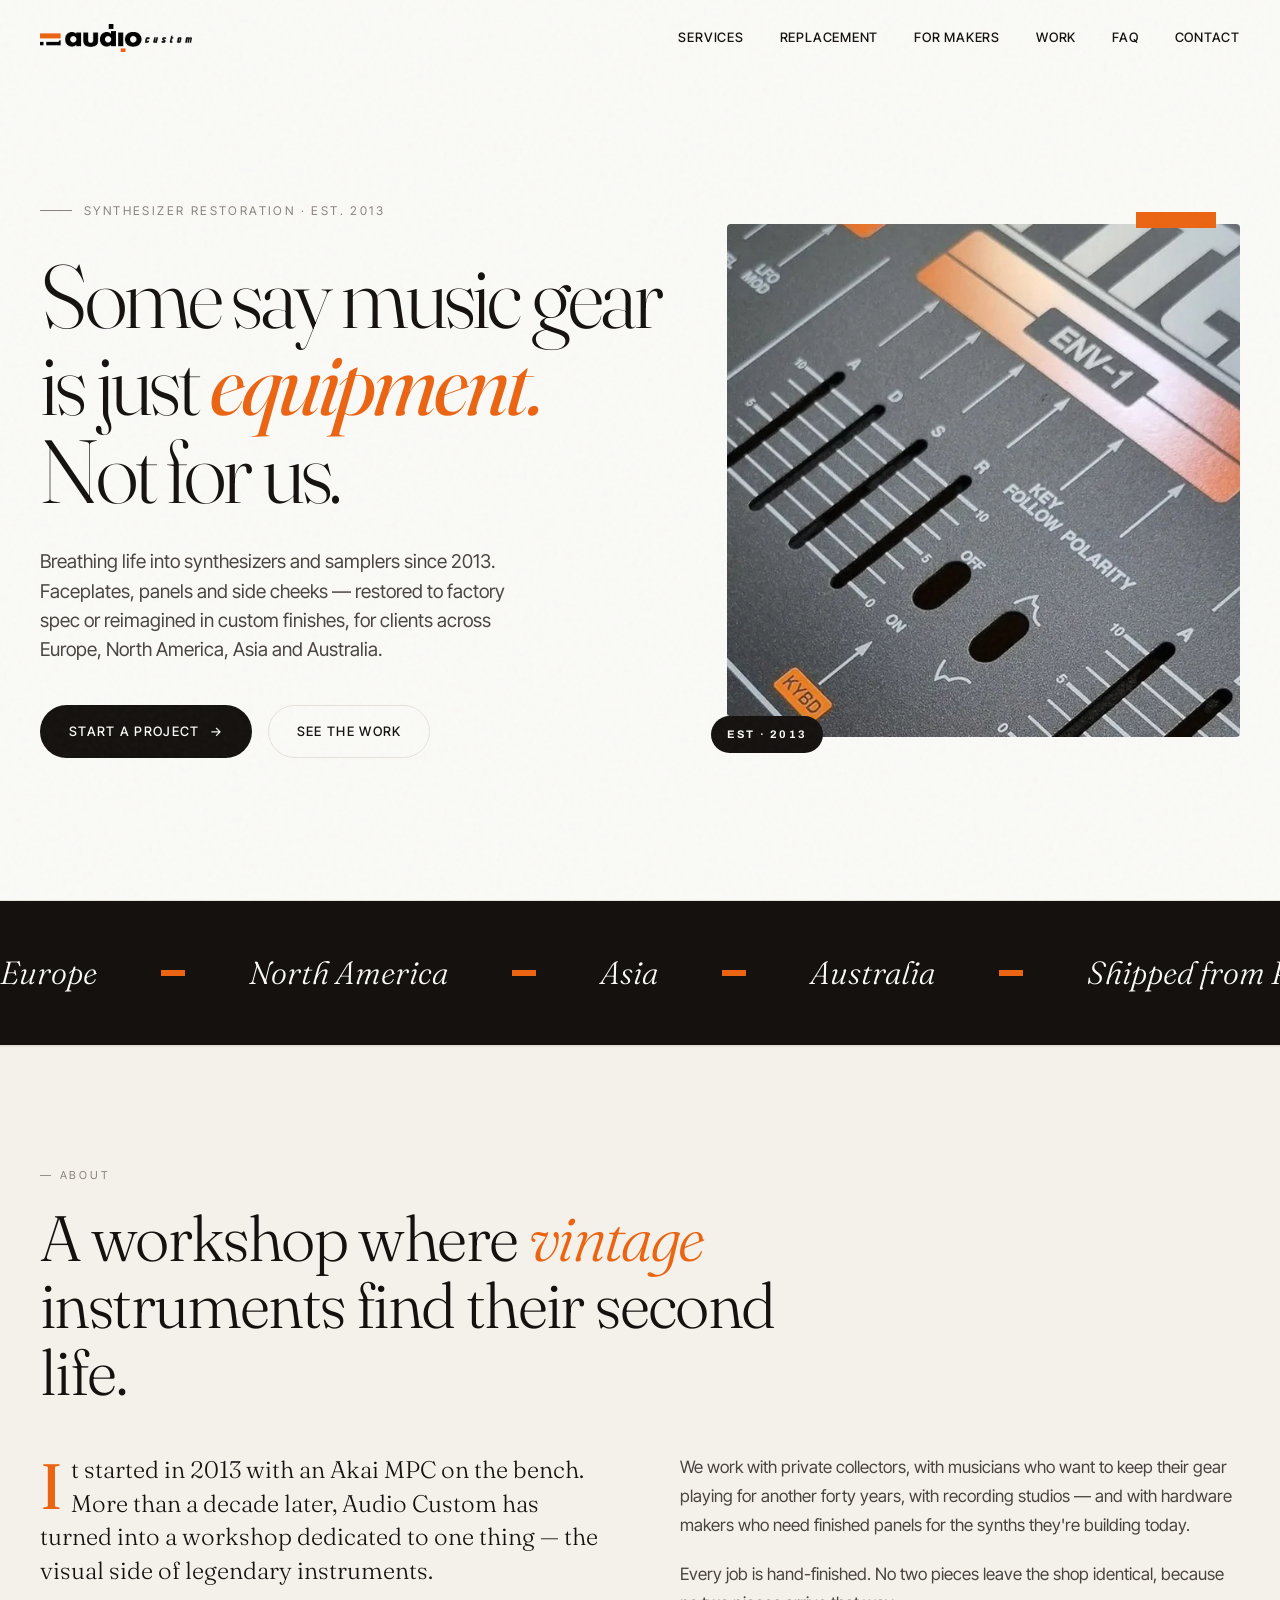
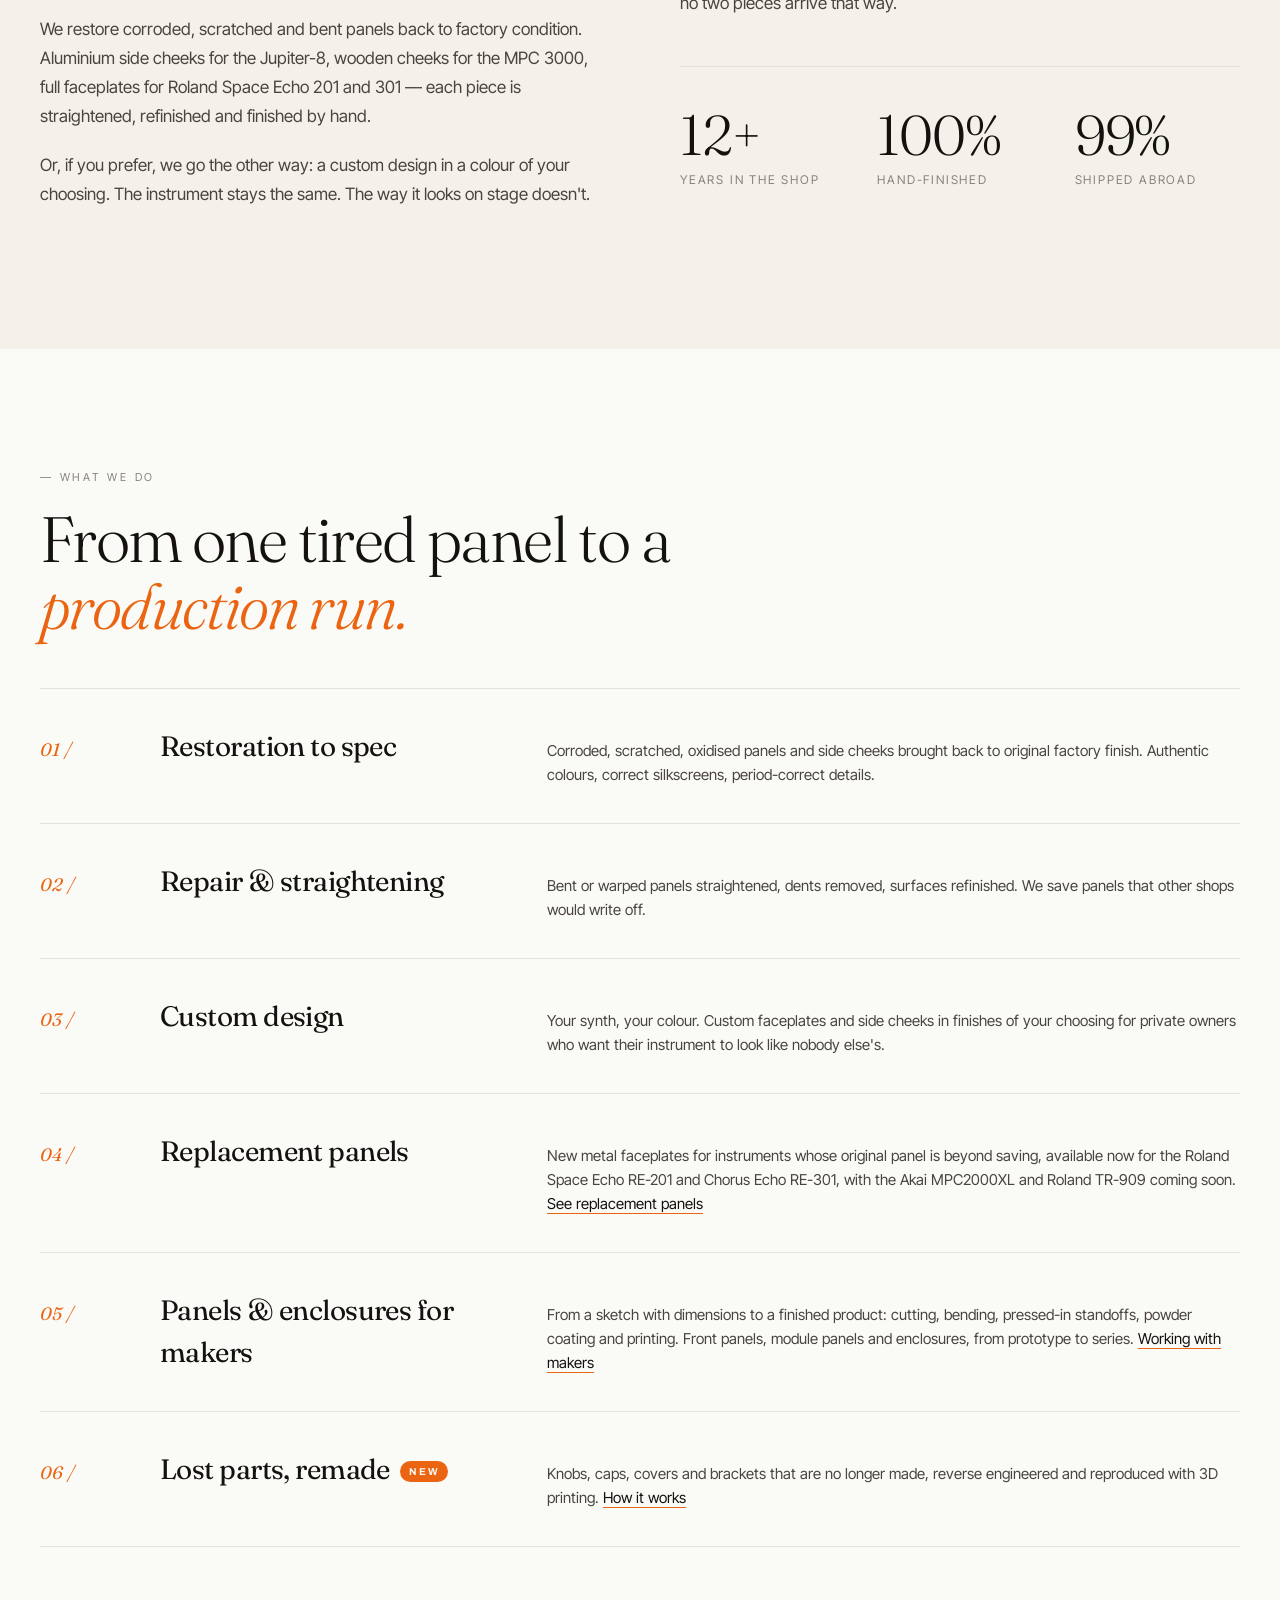
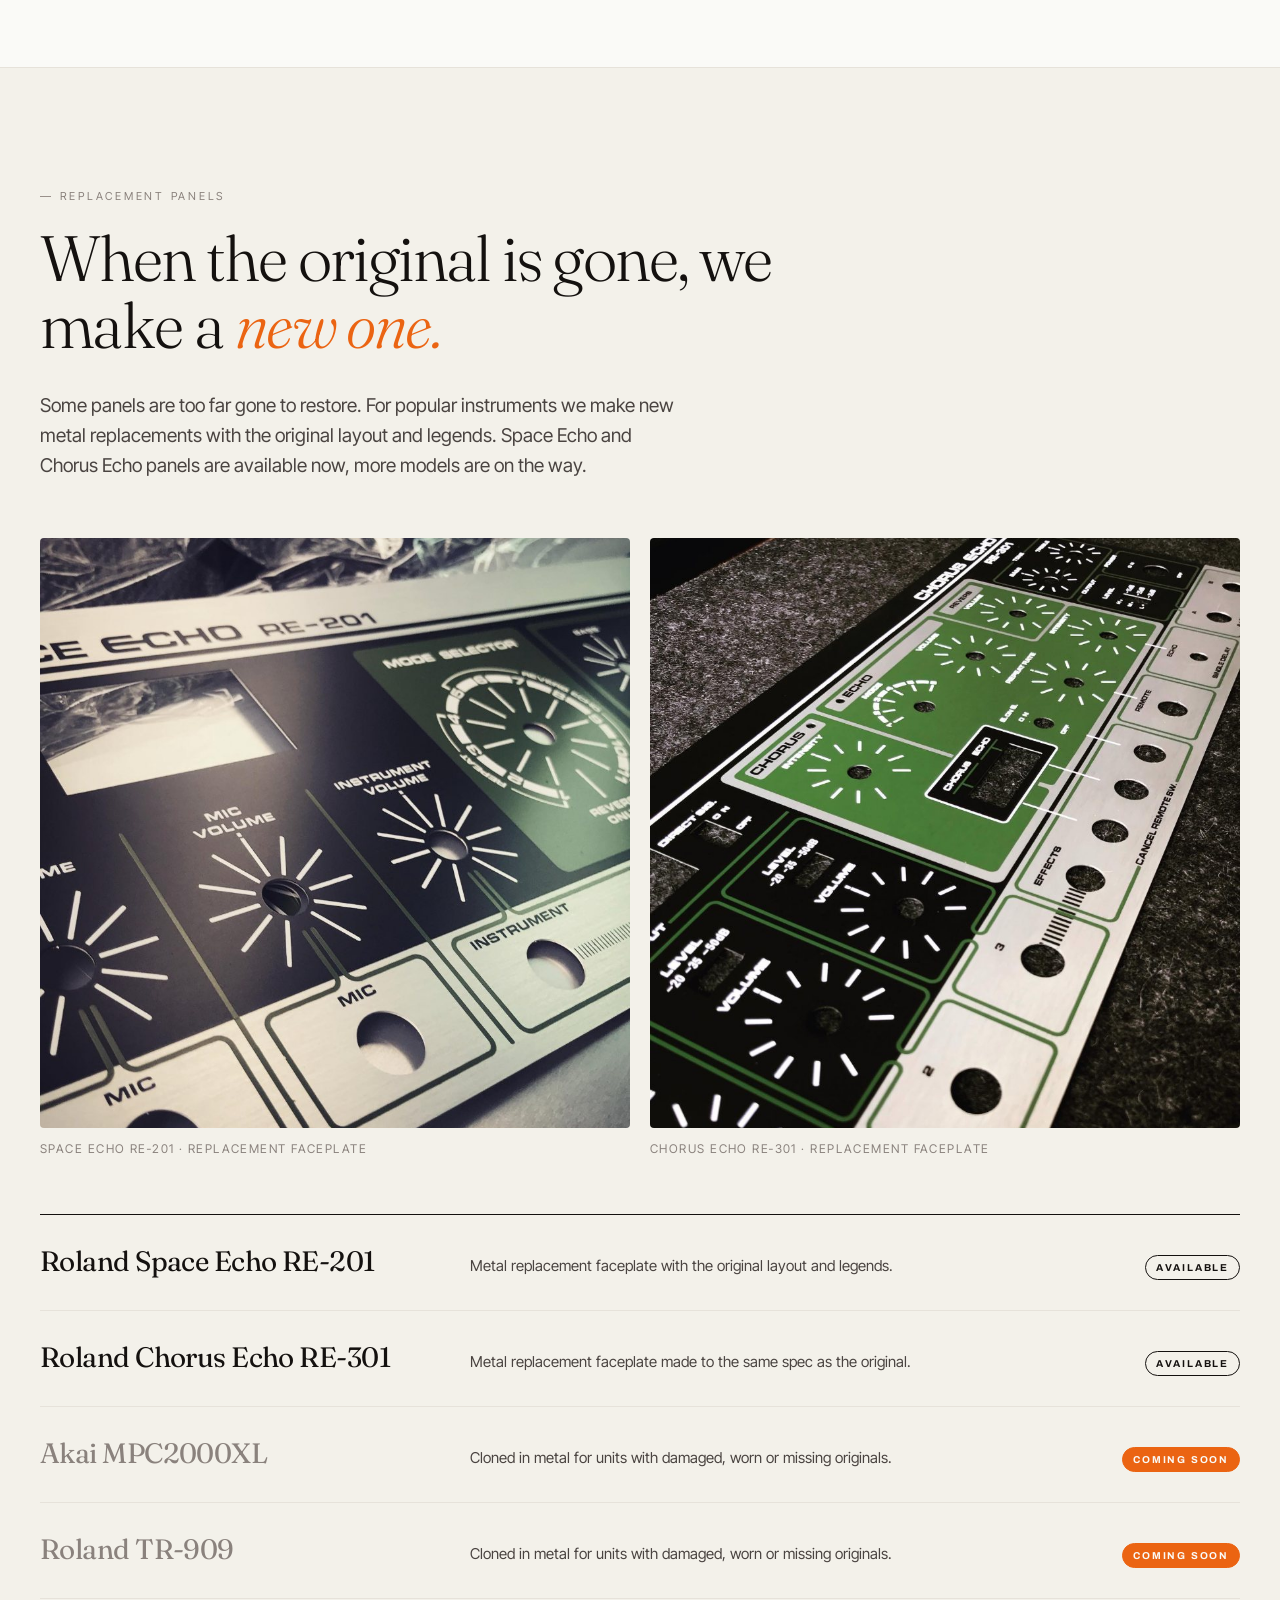
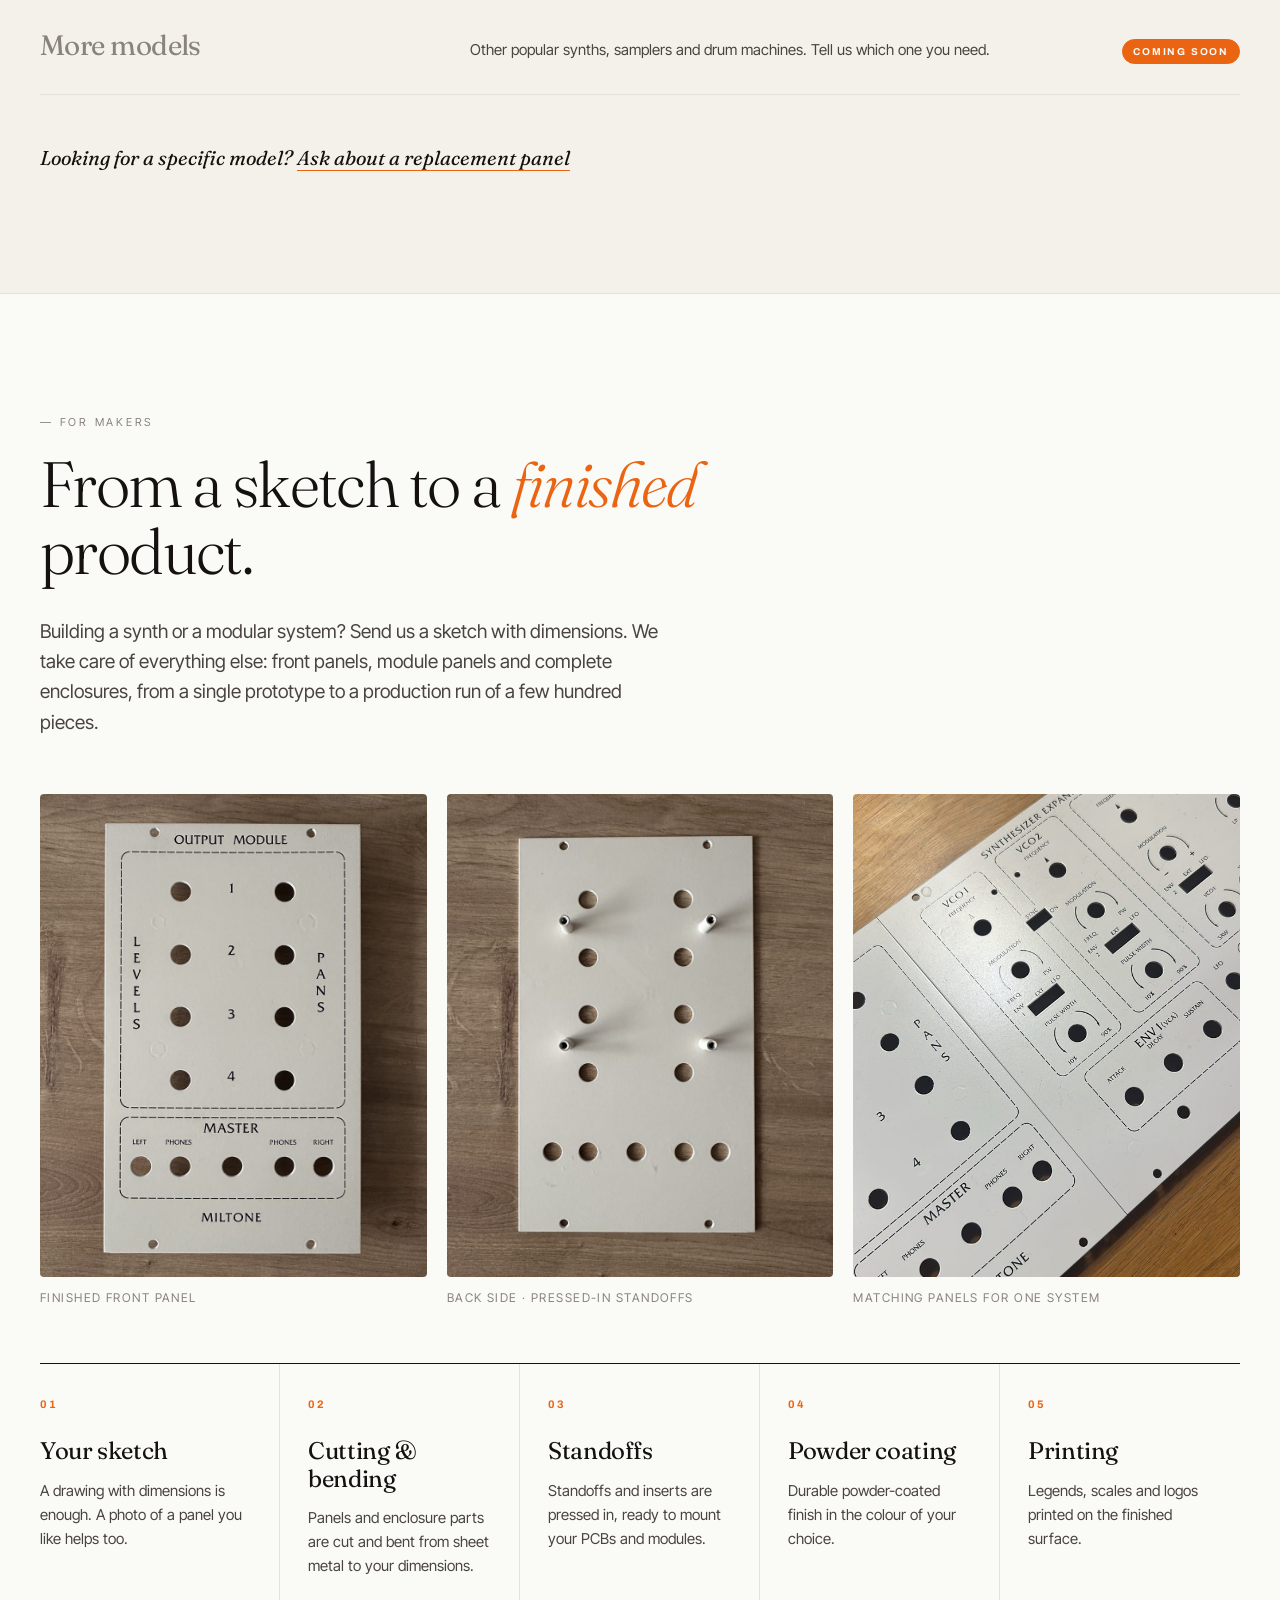
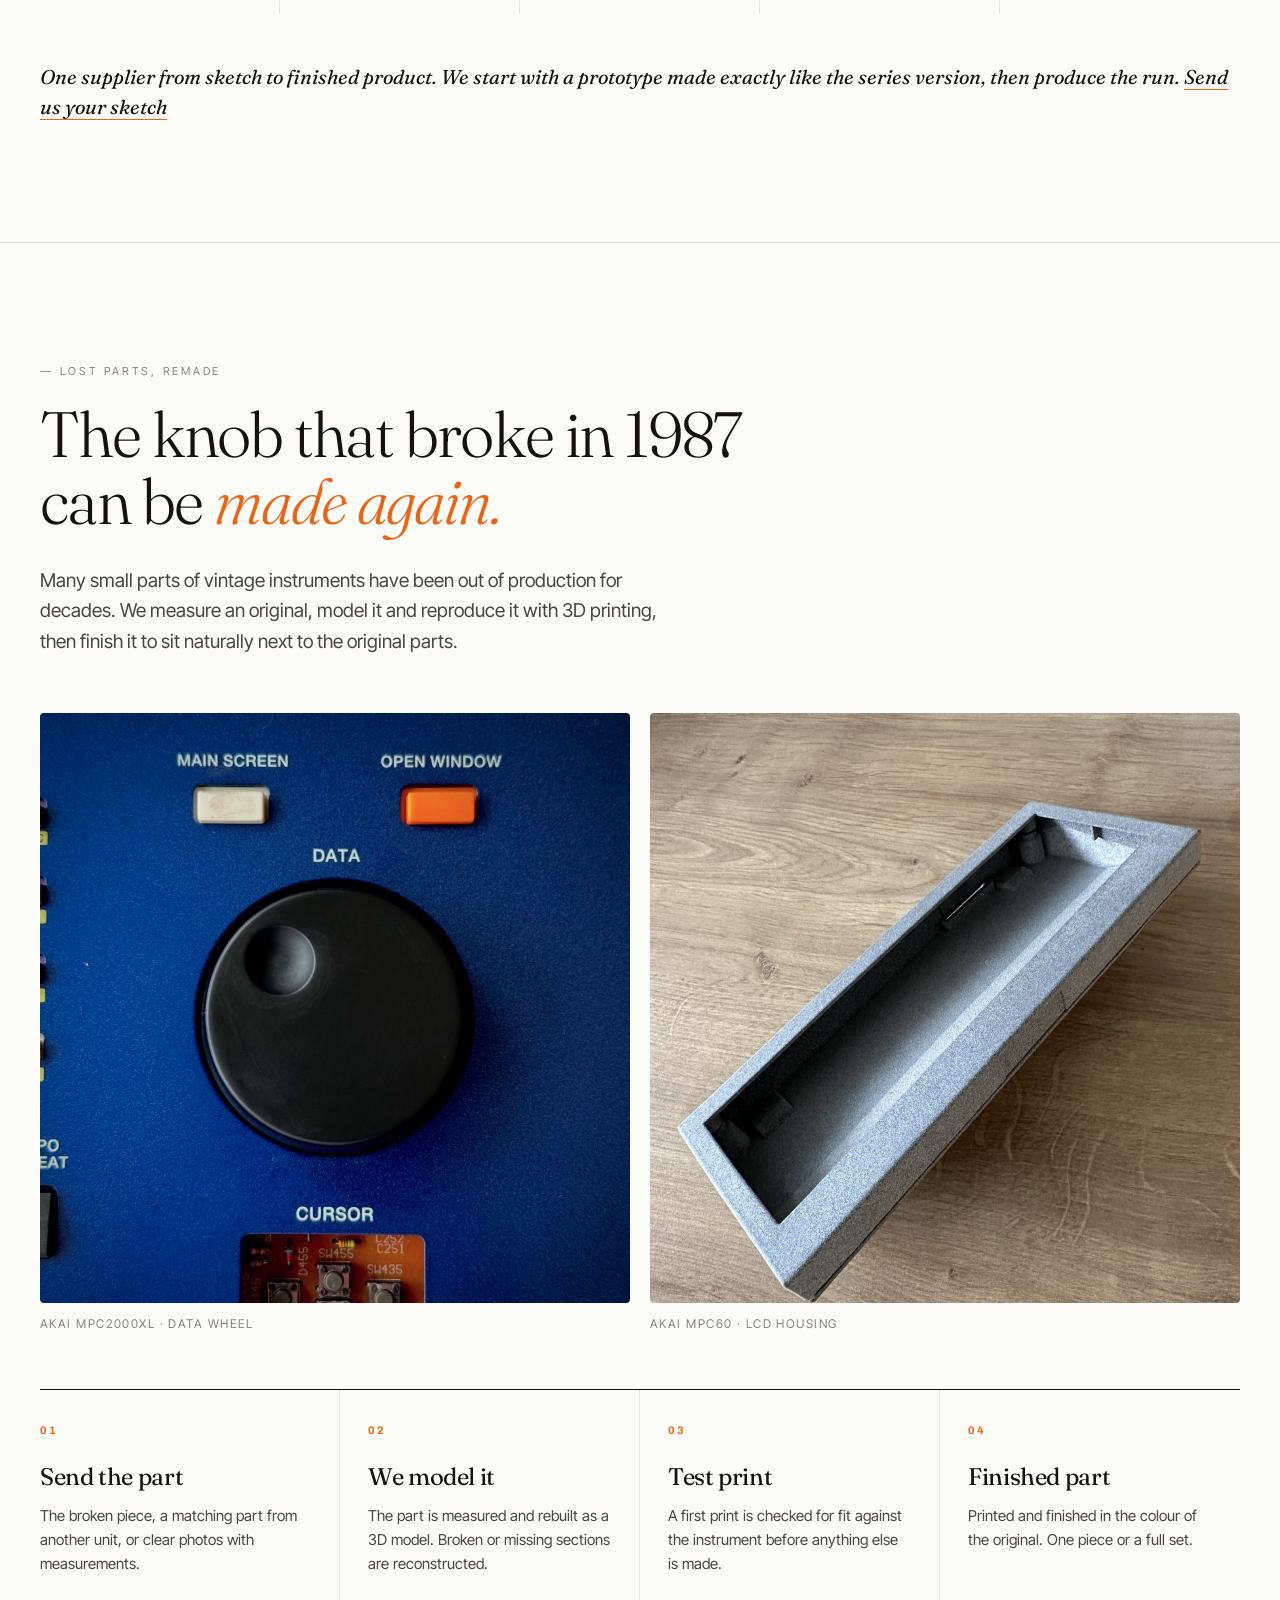
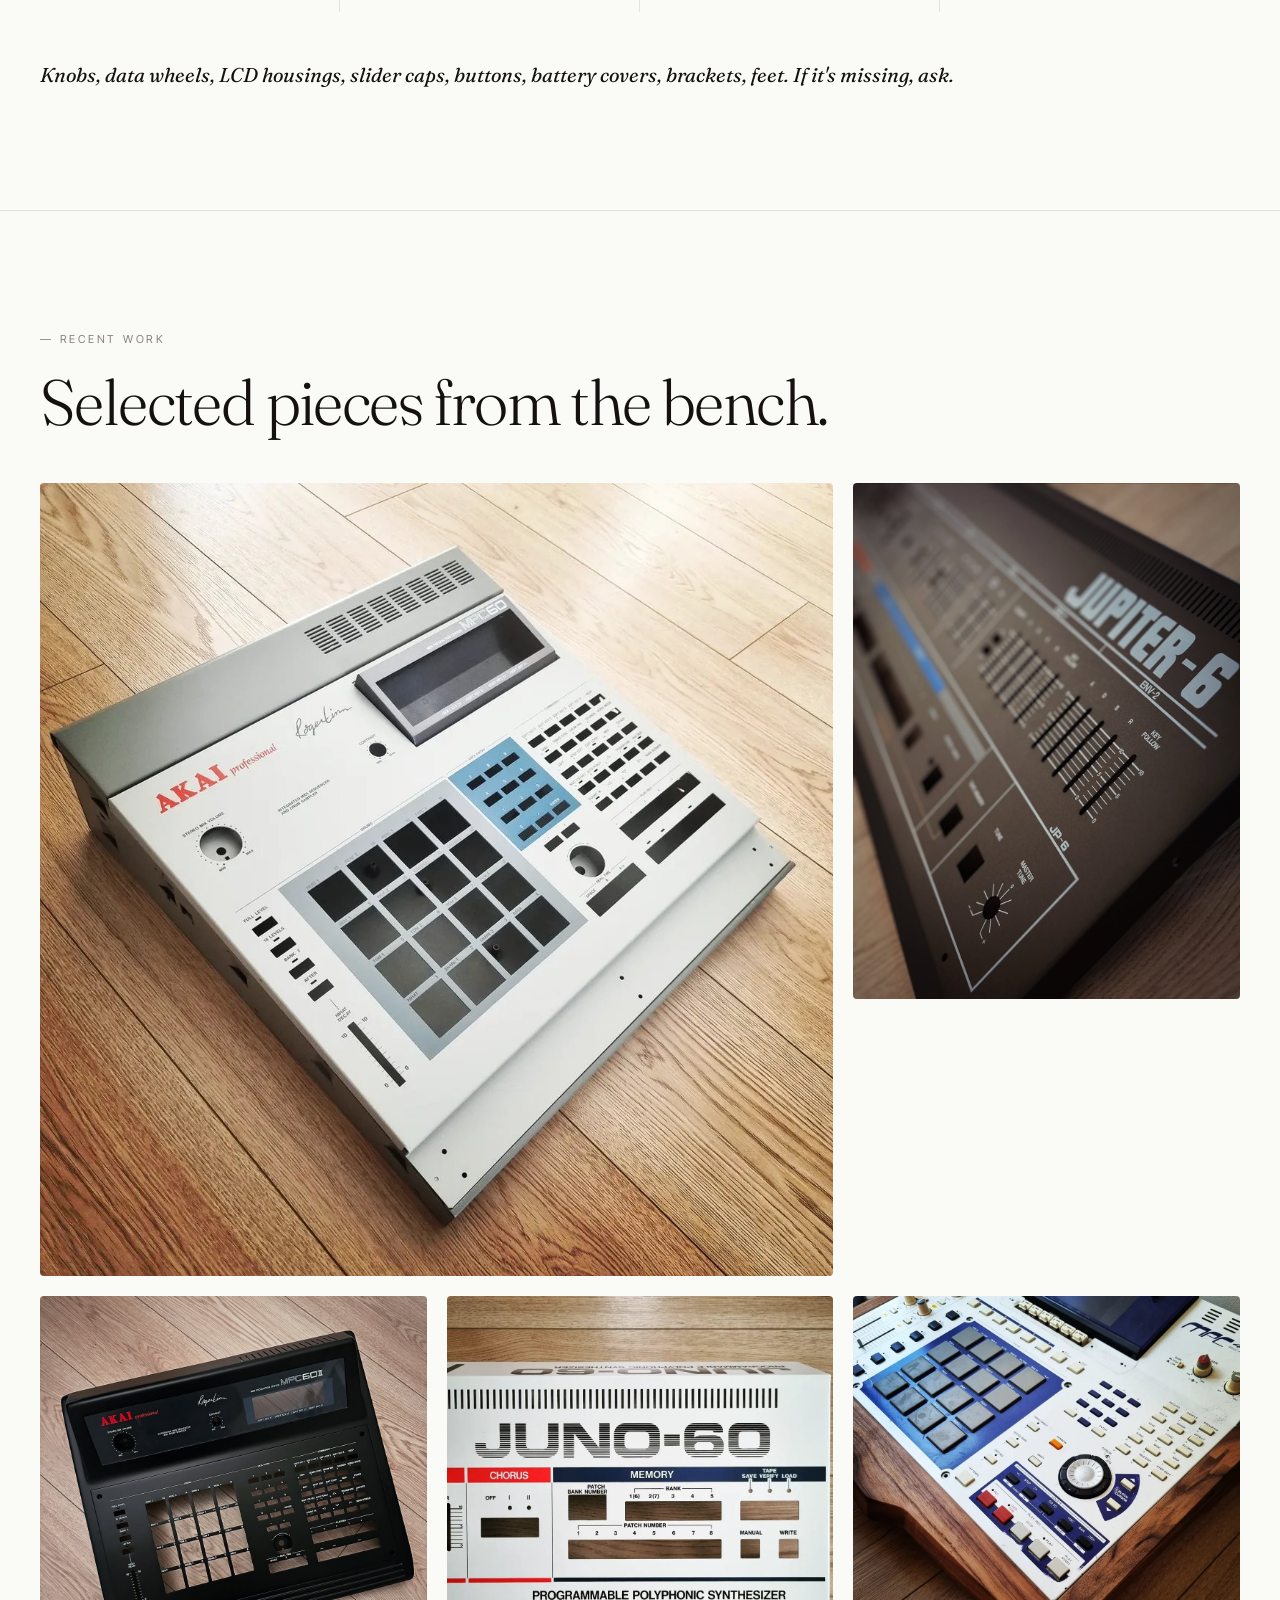
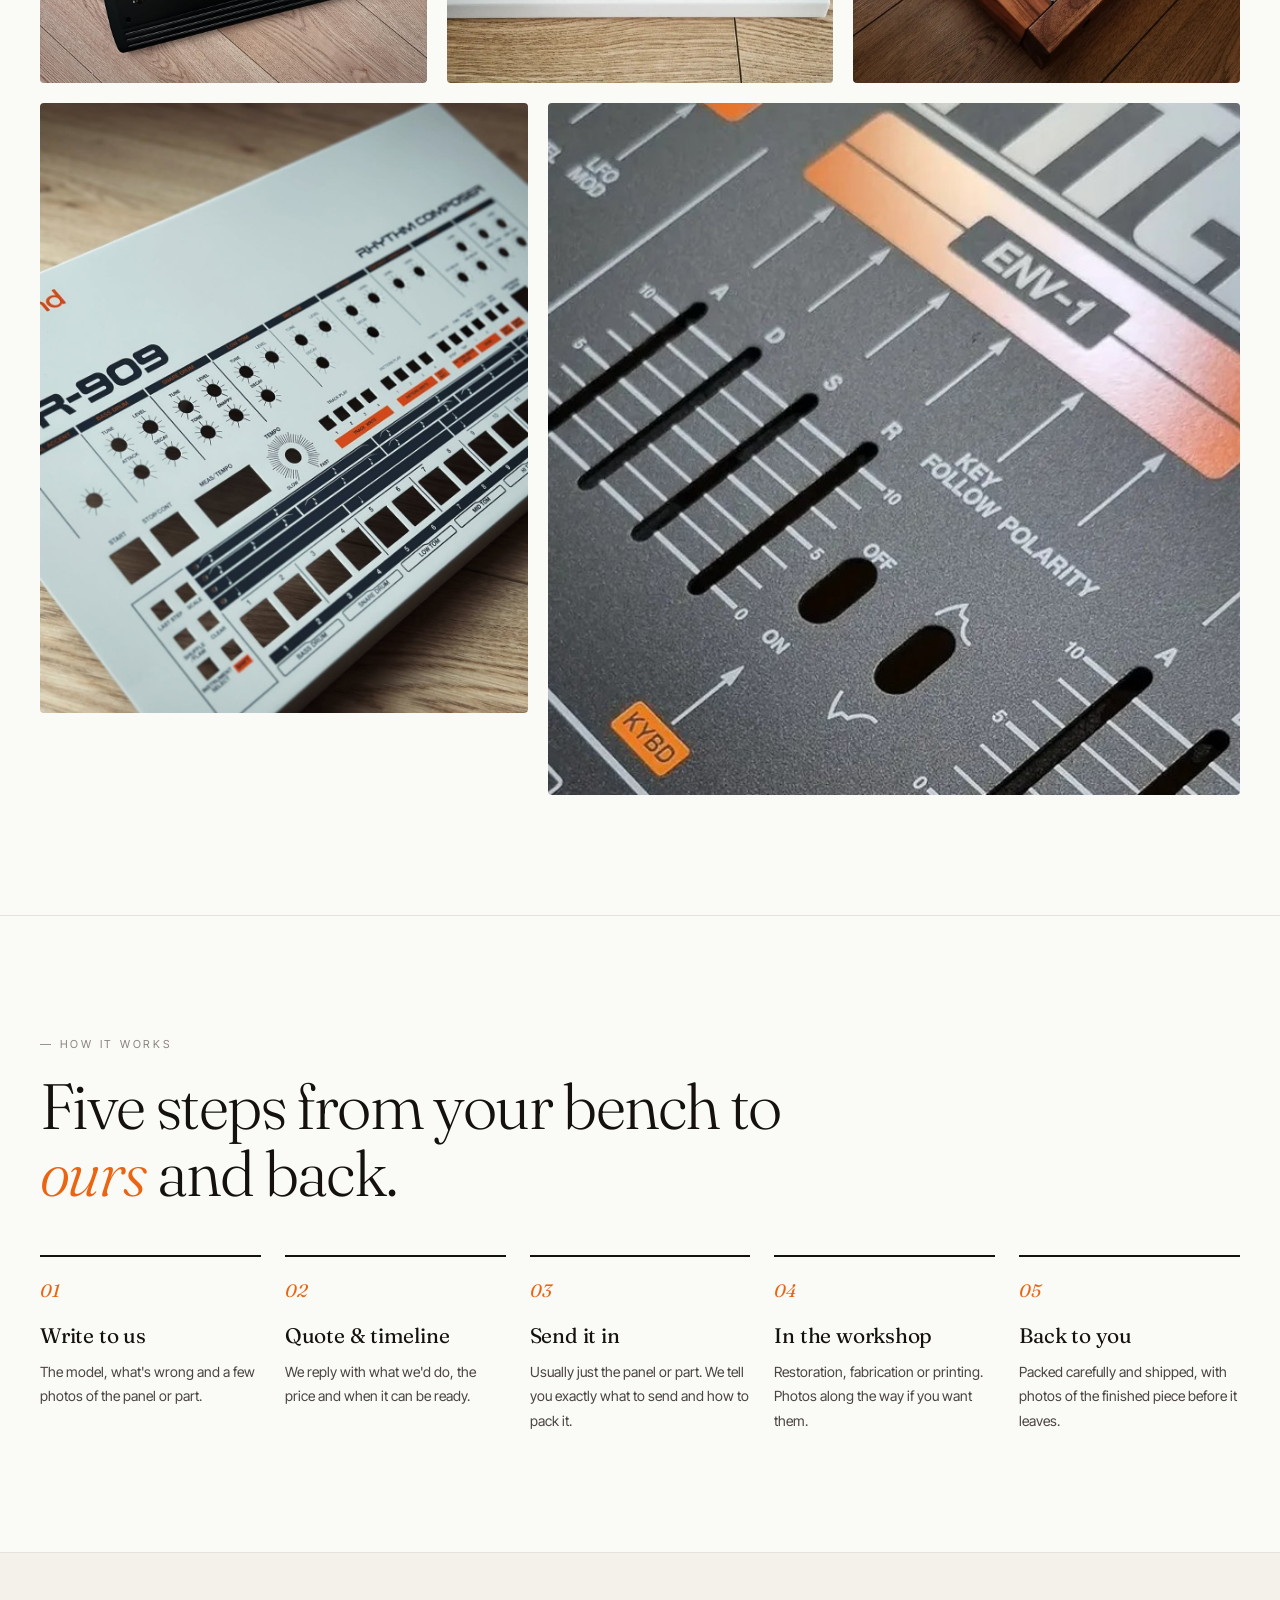
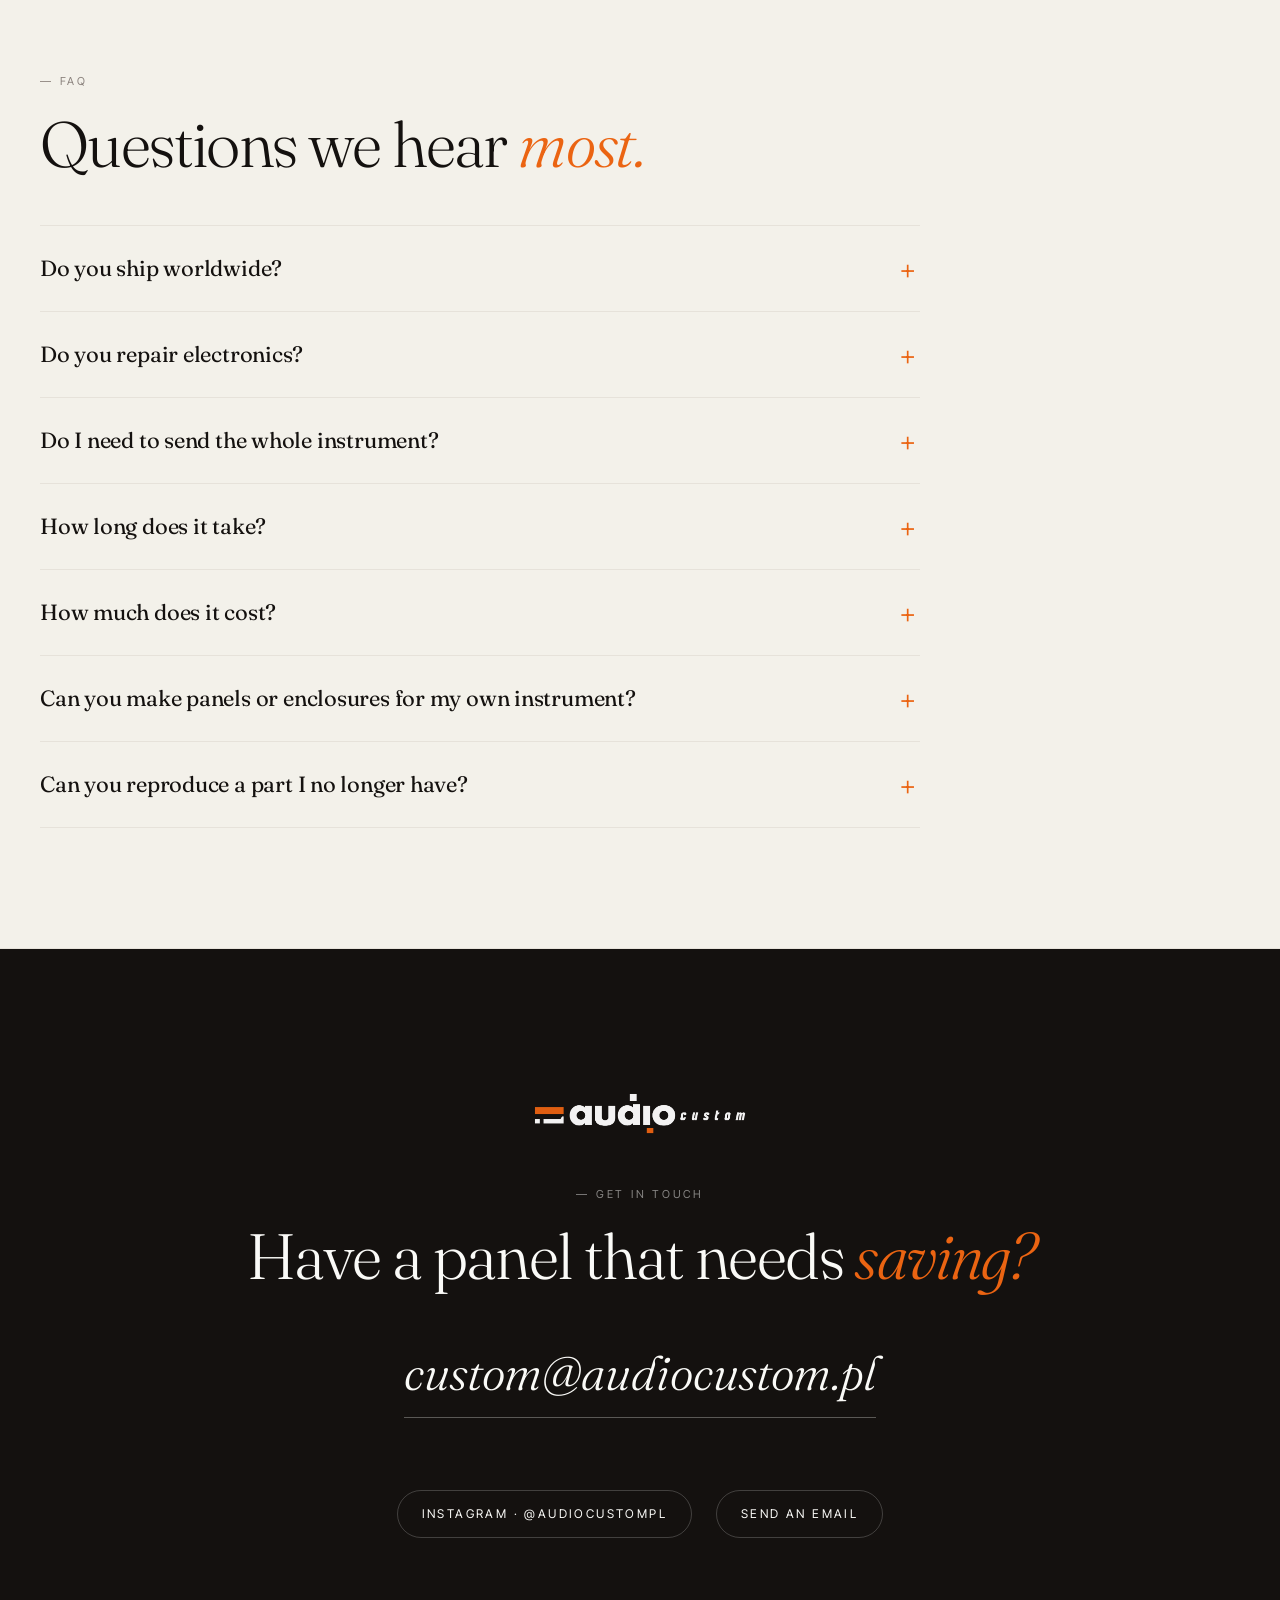
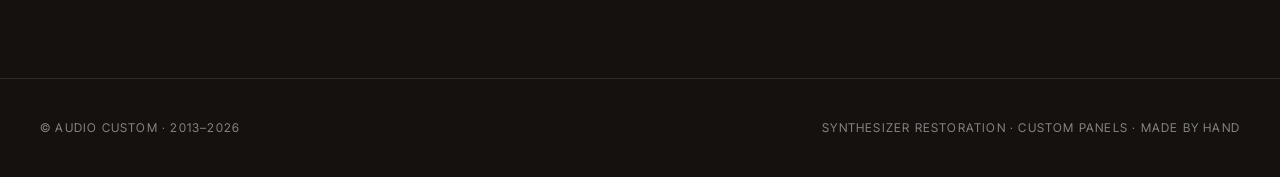
==== commit 7f95efad: "Makers: sketch to finished product, five production steps, three cream photos Co-Authored-By: Claude" ====
--- a/index.html
+++ b/index.html
@@ -188,7 +188,7 @@
       "name": "Can you make panels or enclosures for my own instrument?",
       "acceptedAnswer": {
         "@type": "Answer",
-        "text": "Yes, from a single prototype to a production run of a few hundred pieces. Send a drawing or a sketch and the quantity you have in mind. More for makers"
+        "text": "Yes, from a single prototype to a production run of a few hundred pieces. A sketch with dimensions is enough. We handle cutting, bending, standoffs, powder coating and printing. Tell us the quantity you have in mind. More for makers"
       }
     },
     {
@@ -763,7 +763,8 @@
     gap: 20px;
     margin-bottom: 56px;
   }
-  .photo-row.cols-3 { grid-template-columns: 1fr 1fr 1.5fr; }
+  .photo-row.cols-3 { grid-template-columns: repeat(3, 1fr); }
+  .card-grid.cols-5 { grid-template-columns: repeat(5, 1fr); }
   .rep-photos figure, .photo-row figure { margin: 0; }
   .rep-photos img, .photo-row img {
     width: 100%;
@@ -774,7 +775,6 @@
     background: var(--line);
   }
   .photo-row.cols-3 img { aspect-ratio: 4 / 5; }
-  .photo-row.cols-3 .wide img { aspect-ratio: 1.2 / 1; }
   figcaption {
     margin-top: 12px;
     font-size: 12px;
@@ -928,12 +928,12 @@
     .stat-num { font-size: 44px; }
     .gear-track { font-size: 22px; gap: 40px; }
     .gear-track span { gap: 40px; }
-    .card-grid { grid-template-columns: 1fr 1fr; }
+    .card-grid, .card-grid.cols-5 { grid-template-columns: 1fr 1fr; }
     .rep-row { grid-template-columns: 1fr auto; gap: 10px 16px; }
     .rep-photos, .photo-row { gap: 12px; margin-bottom: 40px; }
     .photo-row.cols-3 { grid-template-columns: 1fr 1fr; }
     .photo-row.cols-3 figure:last-child { grid-column: 1 / -1; }
-    .photo-row.cols-3 figure:last-child img { aspect-ratio: 1.2 / 1; }
+    .photo-row.cols-3 figure:last-child img { aspect-ratio: 4 / 3; }
     .rep-row h3 { font-size: 23px; }
     .rep-row p { grid-column: 1 / -1; grid-row: 2; }
     .rep-row .card-status { grid-row: 1; grid-column: 2; align-self: center; }
@@ -943,7 +943,7 @@
     .faq-list summary { font-size: 19px; }
   }
   @media (max-width: 560px) {
-    .card-grid { grid-template-columns: 1fr; }
+    .card-grid, .card-grid.cols-5 { grid-template-columns: 1fr; }
     .rep-photos, .photo-row, .photo-row.cols-3 { grid-template-columns: 1fr; }
     .card:nth-child(even) { padding-left: 0; border-left: 0; }
     .steps { grid-template-columns: 1fr; }
@@ -1053,7 +1053,7 @@
     <div class="service-item">
       <div class="service-num">05 /</div>
       <div class="service-name">Panels &amp; enclosures for makers</div>
-      <div class="service-desc">Front panels, module panels and complete enclosures for custom synthesizers and small production runs, from the first prototype to the series. <a href="#makers">Working with makers</a></div>
+      <div class="service-desc">From a sketch with dimensions to a finished product: cutting, bending, pressed-in standoffs, powder coating and printing. Front panels, module panels and enclosures, from prototype to series. <a href="#makers">Working with makers</a></div>
     </div>
     <div class="service-item">
       <div class="service-num">06 /</div>
@@ -1113,47 +1113,52 @@
 <!-- ============ MAKERS ============ -->
 <section class="makers" id="makers">
   <div class="section-label">— For makers</div>
-  <h2>Building a synth? We make the <em>metal</em> around it.</h2>
-  <p class="intro">Hardware makers and builders of custom instruments come to us for the parts people see and touch: front panels, module panels and complete enclosures. One prototype or a few hundred pieces.</p>
+  <h2>From a sketch to a <em>finished</em> product.</h2>
+  <p class="intro">Building a synth or a modular system? Send us a sketch with dimensions. We take care of everything else: front panels, module panels and complete enclosures, from a single prototype to a production run of a few hundred pieces.</p>
 
   <div class="photo-row cols-3">
     <figure>
-      <img src="makers-output-front.jpg" alt="Printed white front panel for a synthesizer output module" loading="lazy" />
-      <figcaption>Output module · front panel</figcaption>
+      <img src="makers-output-front.jpg" alt="Powder-coated and printed front panel for a synthesizer output module" loading="lazy" />
+      <figcaption>Finished front panel</figcaption>
     </figure>
     <figure>
       <img src="makers-output-back.jpg" alt="Back of the same panel with pressed-in standoffs" loading="lazy" />
-      <figcaption>Back side with pressed-in standoffs</figcaption>
+      <figcaption>Back side · pressed-in standoffs</figcaption>
     </figure>
-    <figure class="wide">
-      <img src="makers-expander-series.jpg" alt="Four black synthesizer expander module panels from a production run" loading="lazy" />
-      <figcaption>Expander module panels · series production</figcaption>
+    <figure>
+      <img src="makers-expander.jpg" alt="Matching set of printed module panels for a synthesizer system" loading="lazy" />
+      <figcaption>Matching panels for one system</figcaption>
     </figure>
   </div>
 
-  <div class="card-grid">
+  <div class="card-grid cols-5">
     <div class="card">
       <div class="card-num">01</div>
-      <h3>Front panels</h3>
-      <p>Cut, drilled, finished and printed to your drawing. Legends, colours and finish to match your design.</p>
+      <h3>Your sketch</h3>
+      <p>A drawing with dimensions is enough. A photo of a panel you like helps too.</p>
     </div>
     <div class="card">
       <div class="card-num">02</div>
-      <h3>Module panels</h3>
-      <p>Panels for synth modules and custom formats, made as a matching set so a whole system looks like one instrument.</p>
+      <h3>Cutting &amp; bending</h3>
+      <p>Panels and enclosure parts are cut and bent from sheet metal to your dimensions.</p>
     </div>
     <div class="card">
       <div class="card-num">03</div>
-      <h3>Enclosures</h3>
-      <p>Sheet-metal enclosures built with our fabrication partners, lacquered and ready for your electronics.</p>
+      <h3>Standoffs</h3>
+      <p>Standoffs and inserts are pressed in, ready to mount your PCBs and modules.</p>
     </div>
     <div class="card">
       <div class="card-num">04</div>
-      <h3>Prototype to series</h3>
-      <p>We start with a prototype made exactly like the series version. Once you sign it off, we produce the run.</p>
+      <h3>Powder coating</h3>
+      <p>Durable powder-coated finish in the colour of your choice.</p>
+    </div>
+    <div class="card">
+      <div class="card-num">05</div>
+      <h3>Printing</h3>
+      <p>Legends, scales and logos printed on the finished surface.</p>
     </div>
   </div>
-  <p class="note-line">Send a drawing, a sketch or a photo of a panel you like. <a href="mailto:custom@audiocustom.pl?subject=Panels%20%2F%20enclosures%20for%20my%20instrument">custom@audiocustom.pl</a></p>
+  <p class="note-line">One supplier from sketch to finished product. We start with a prototype made exactly like the series version, then produce the run. <a href="mailto:custom@audiocustom.pl?subject=Panels%20%2F%20enclosures%20for%20my%20instrument">Send us your sketch</a></p>
 </section>
 
 <!-- ============ PARTS / 3D ============ -->
@@ -1268,7 +1273,7 @@
     </details>
     <details>
       <summary>Can you make panels or enclosures for my own instrument?</summary>
-      <p>Yes, from a single prototype to a production run of a few hundred pieces. Send a drawing or a sketch and the quantity you have in mind. <a href="#makers">More for makers</a></p>
+      <p>Yes, from a single prototype to a production run of a few hundred pieces. A sketch with dimensions is enough. We handle cutting, bending, standoffs, powder coating and printing. Tell us the quantity you have in mind. <a href="#makers">More for makers</a></p>
     </details>
     <details>
       <summary>Can you reproduce a part I no longer have?</summary>
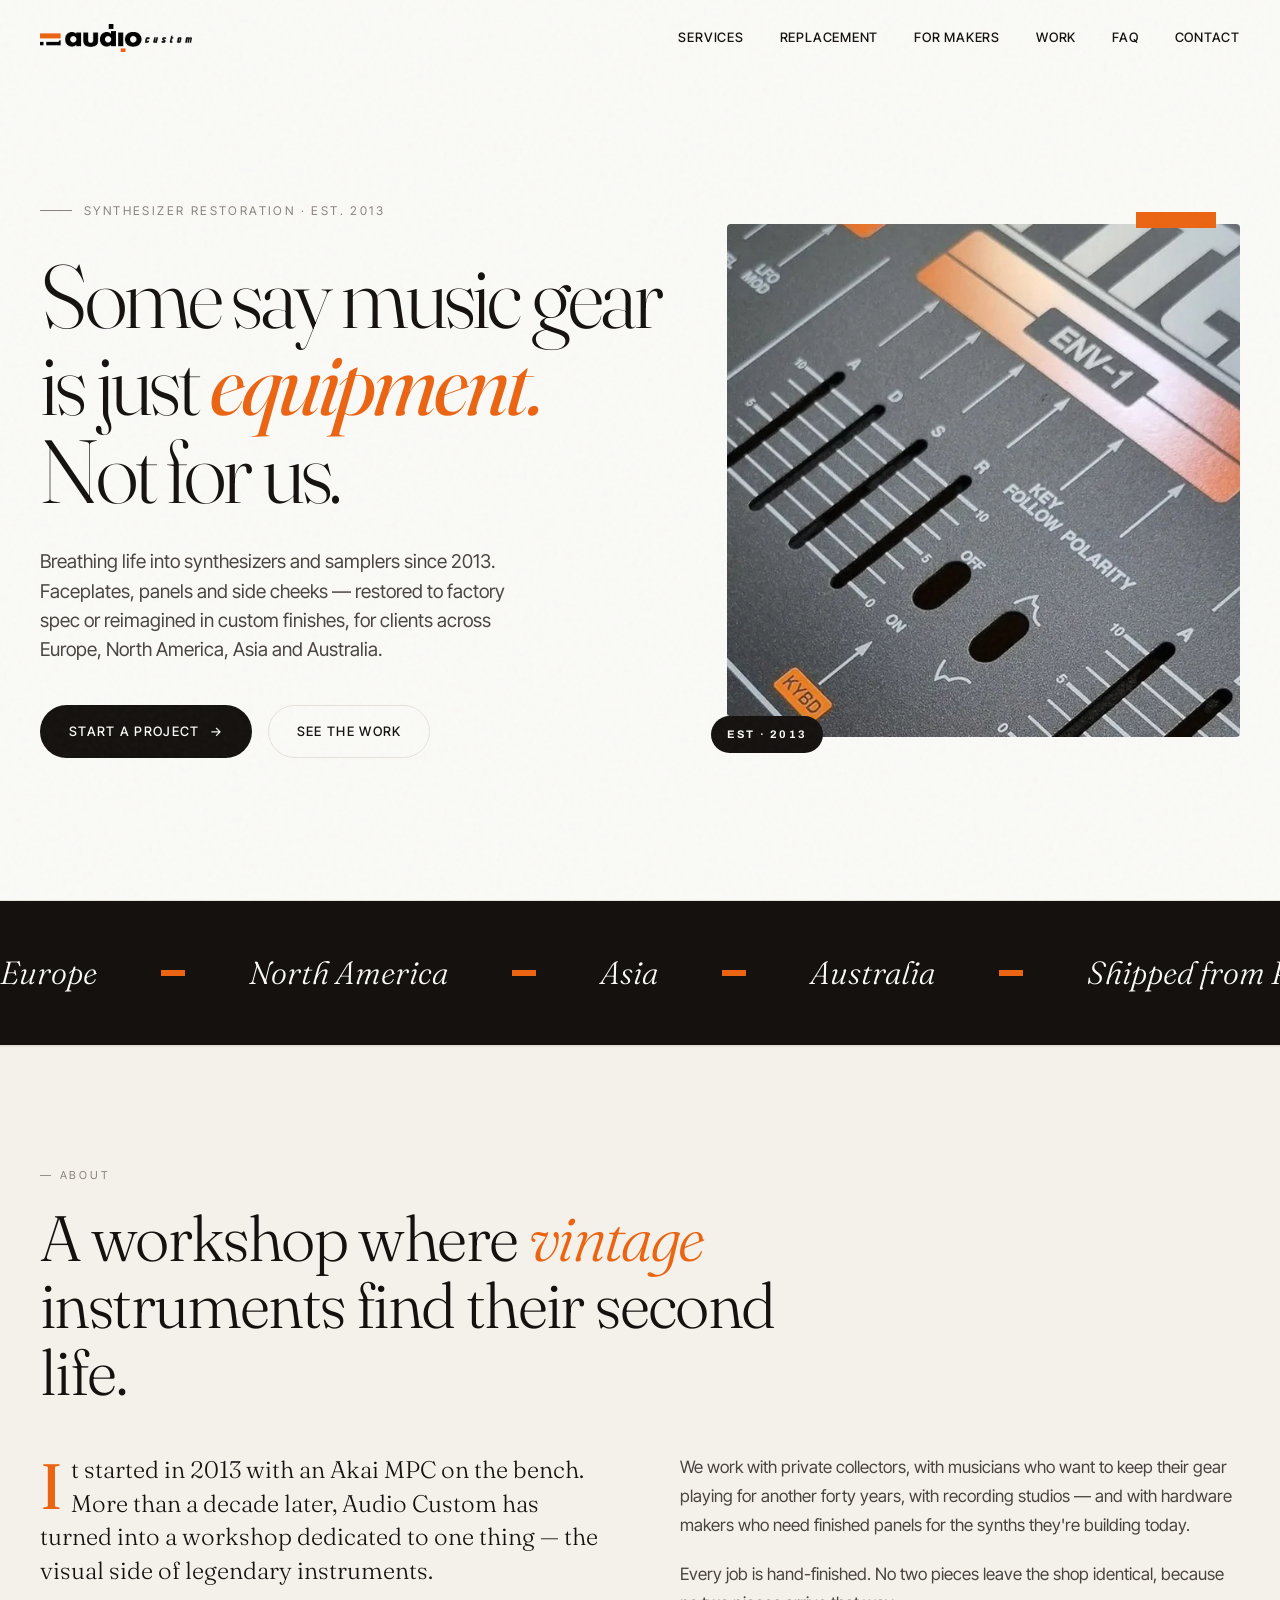
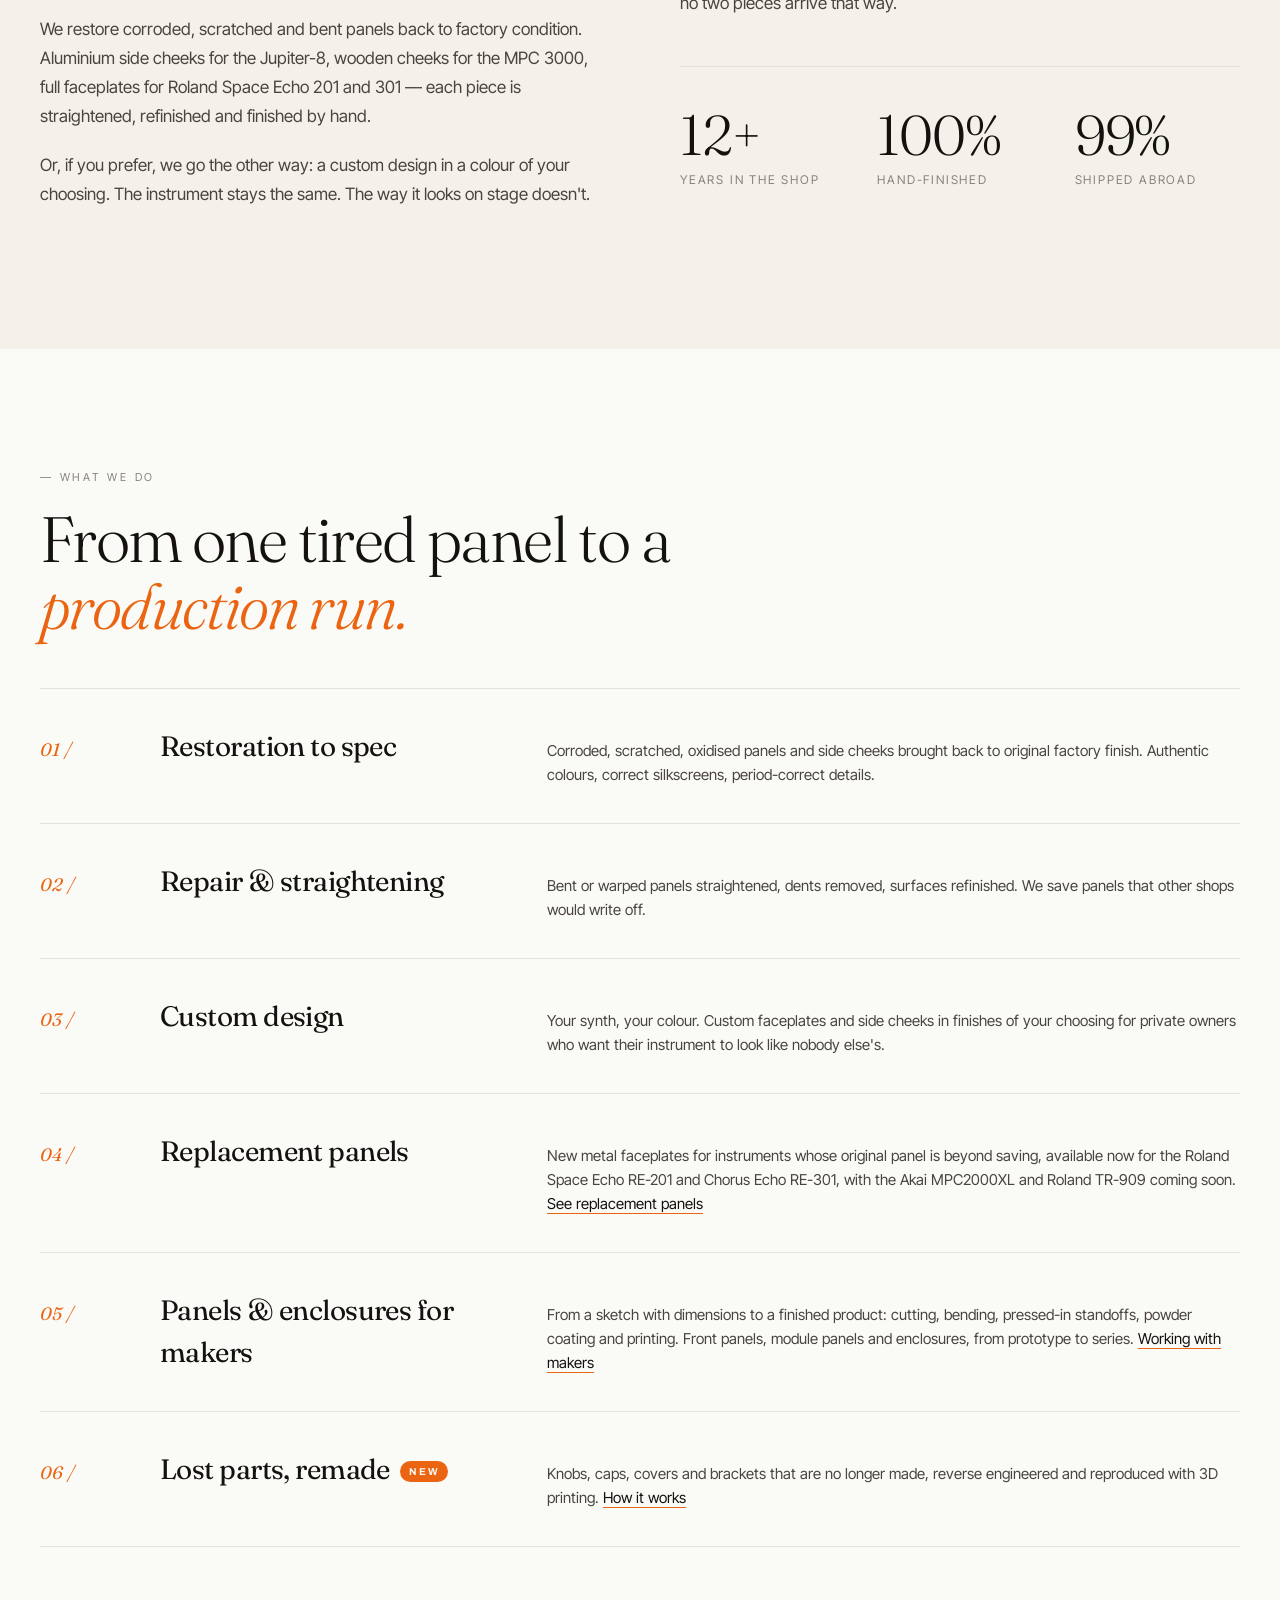
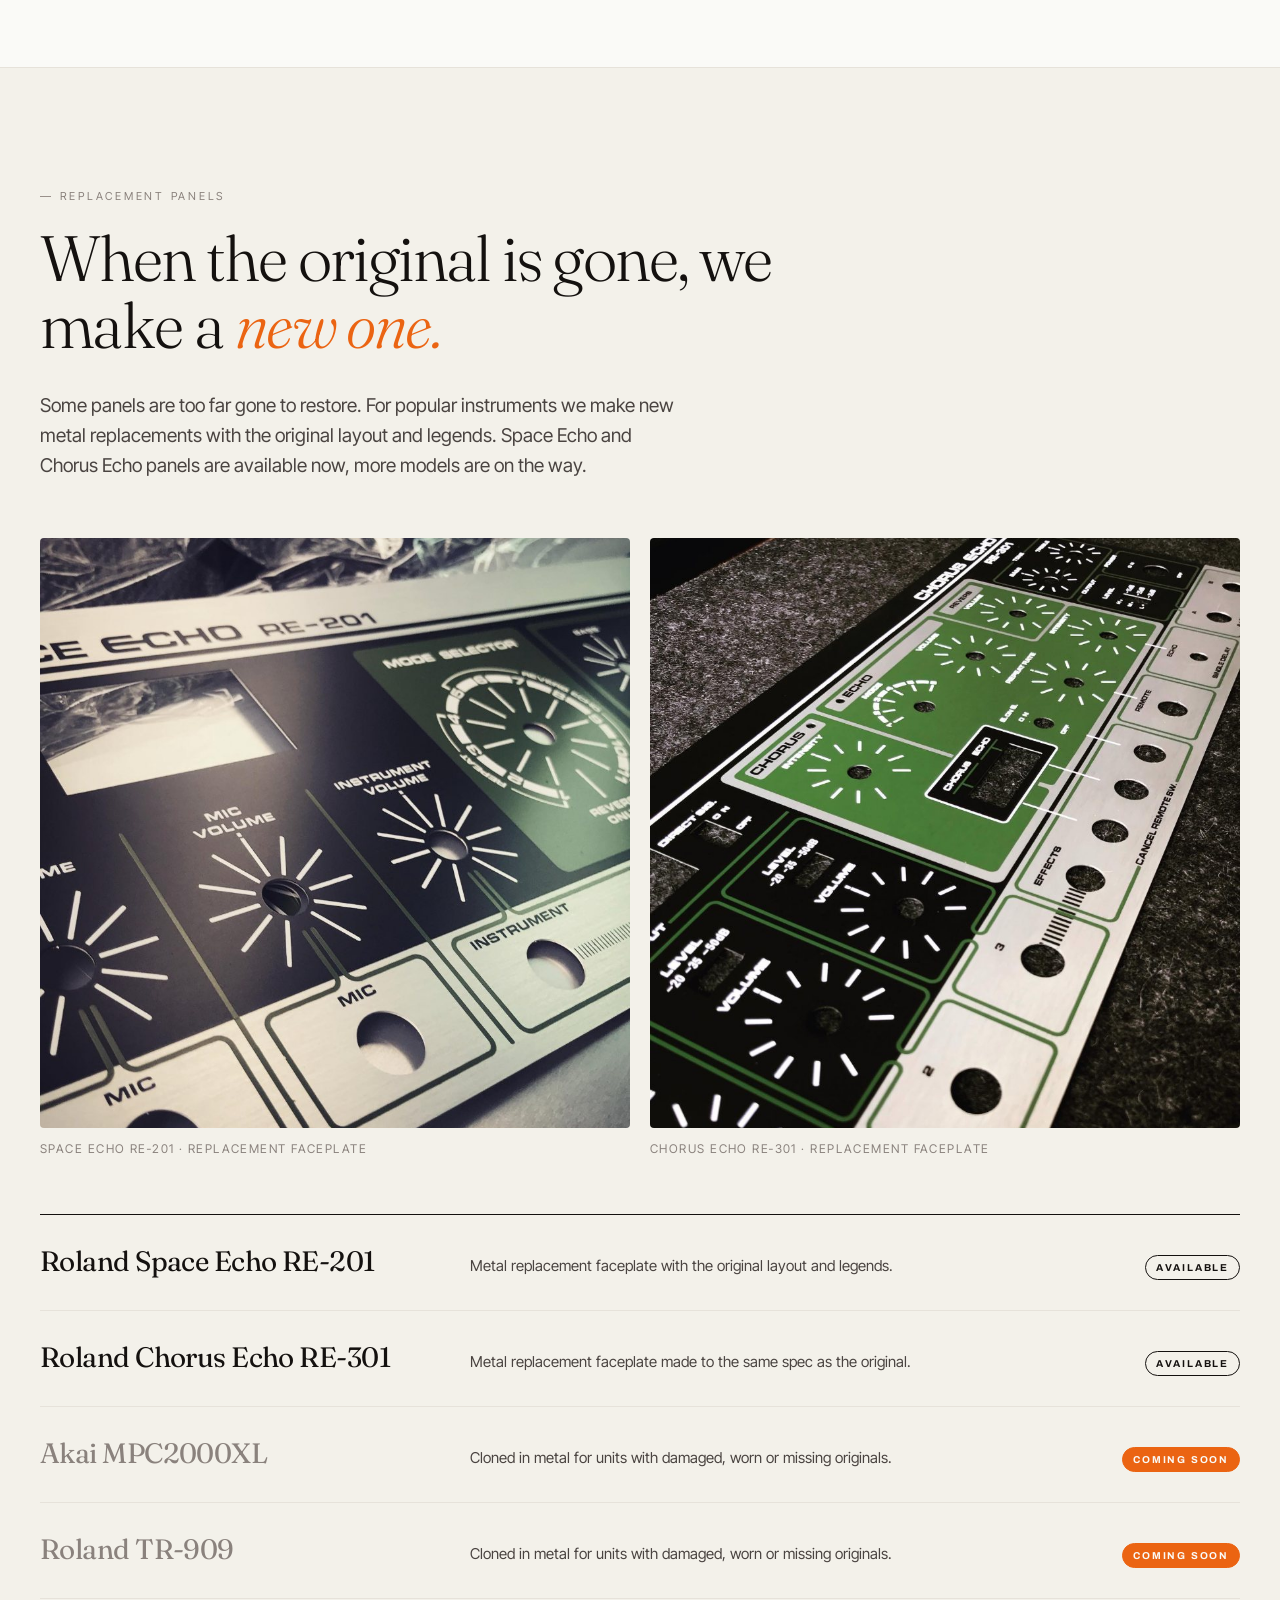
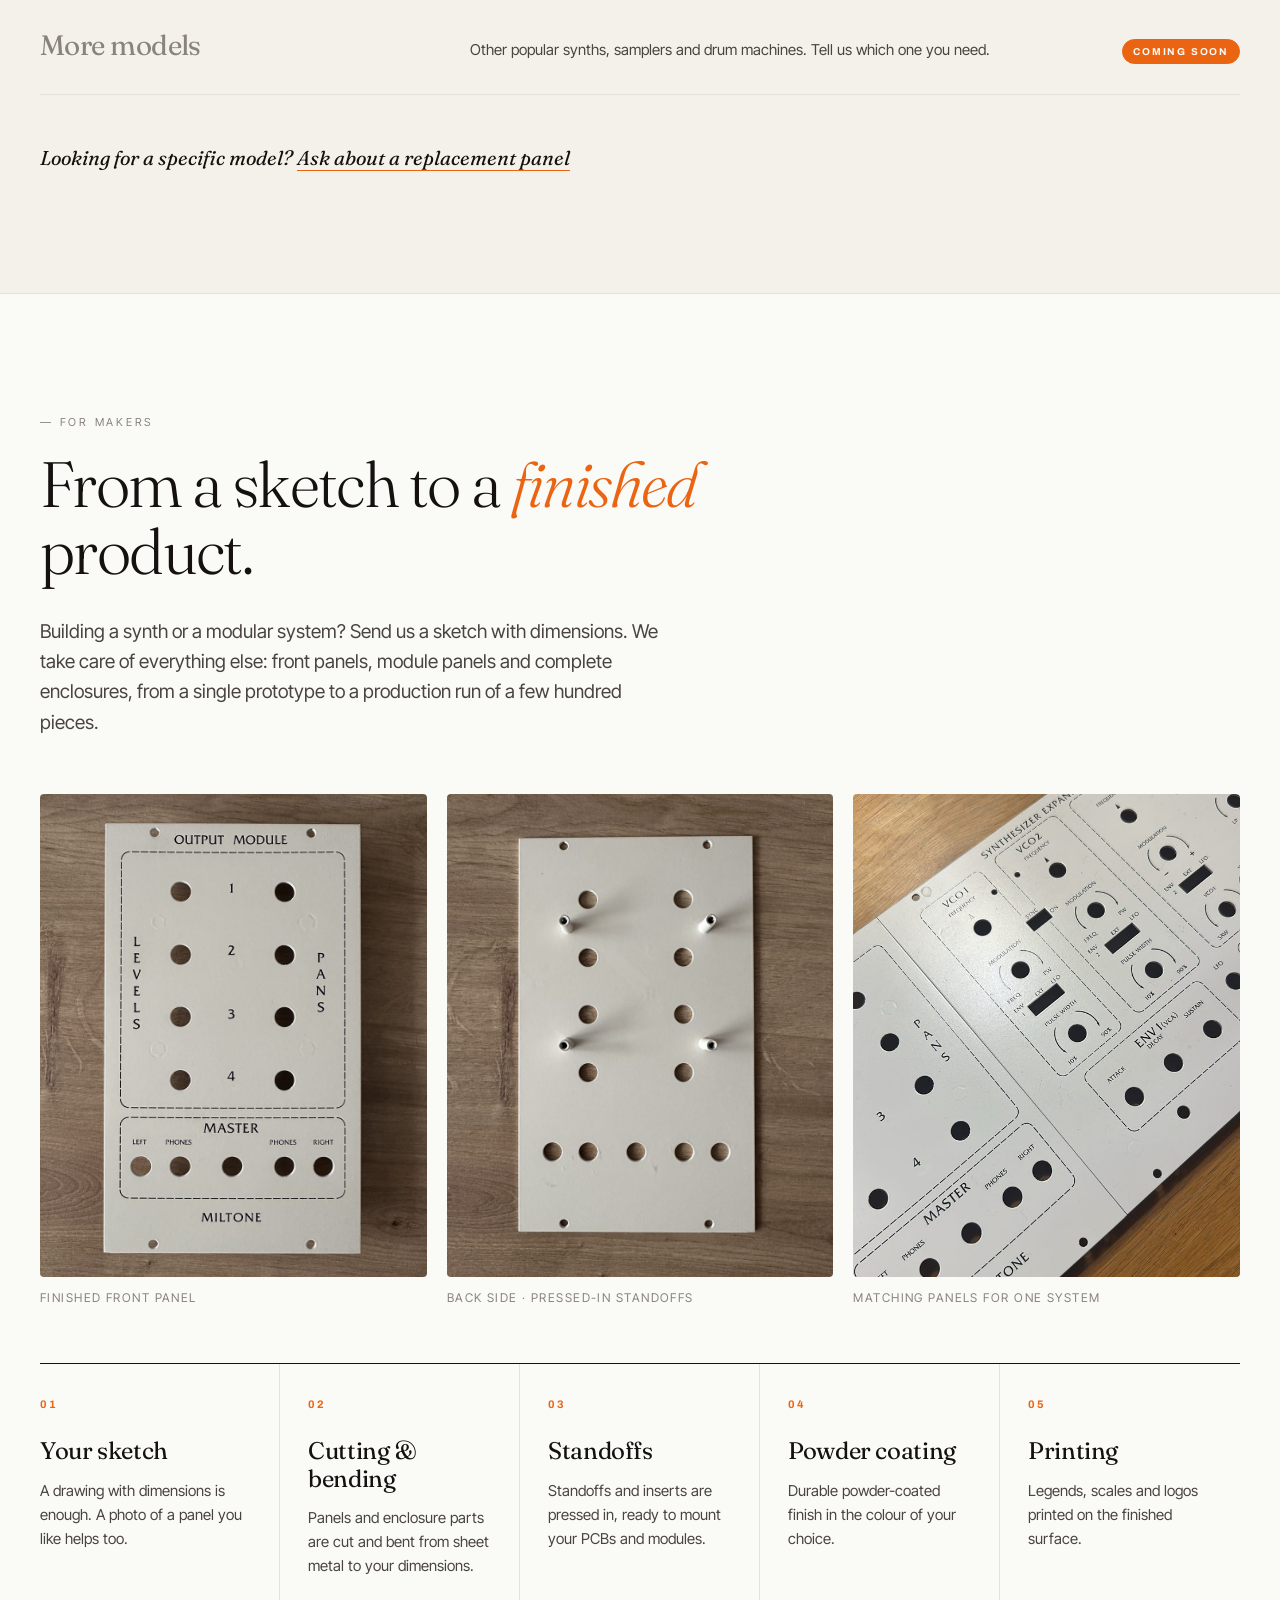
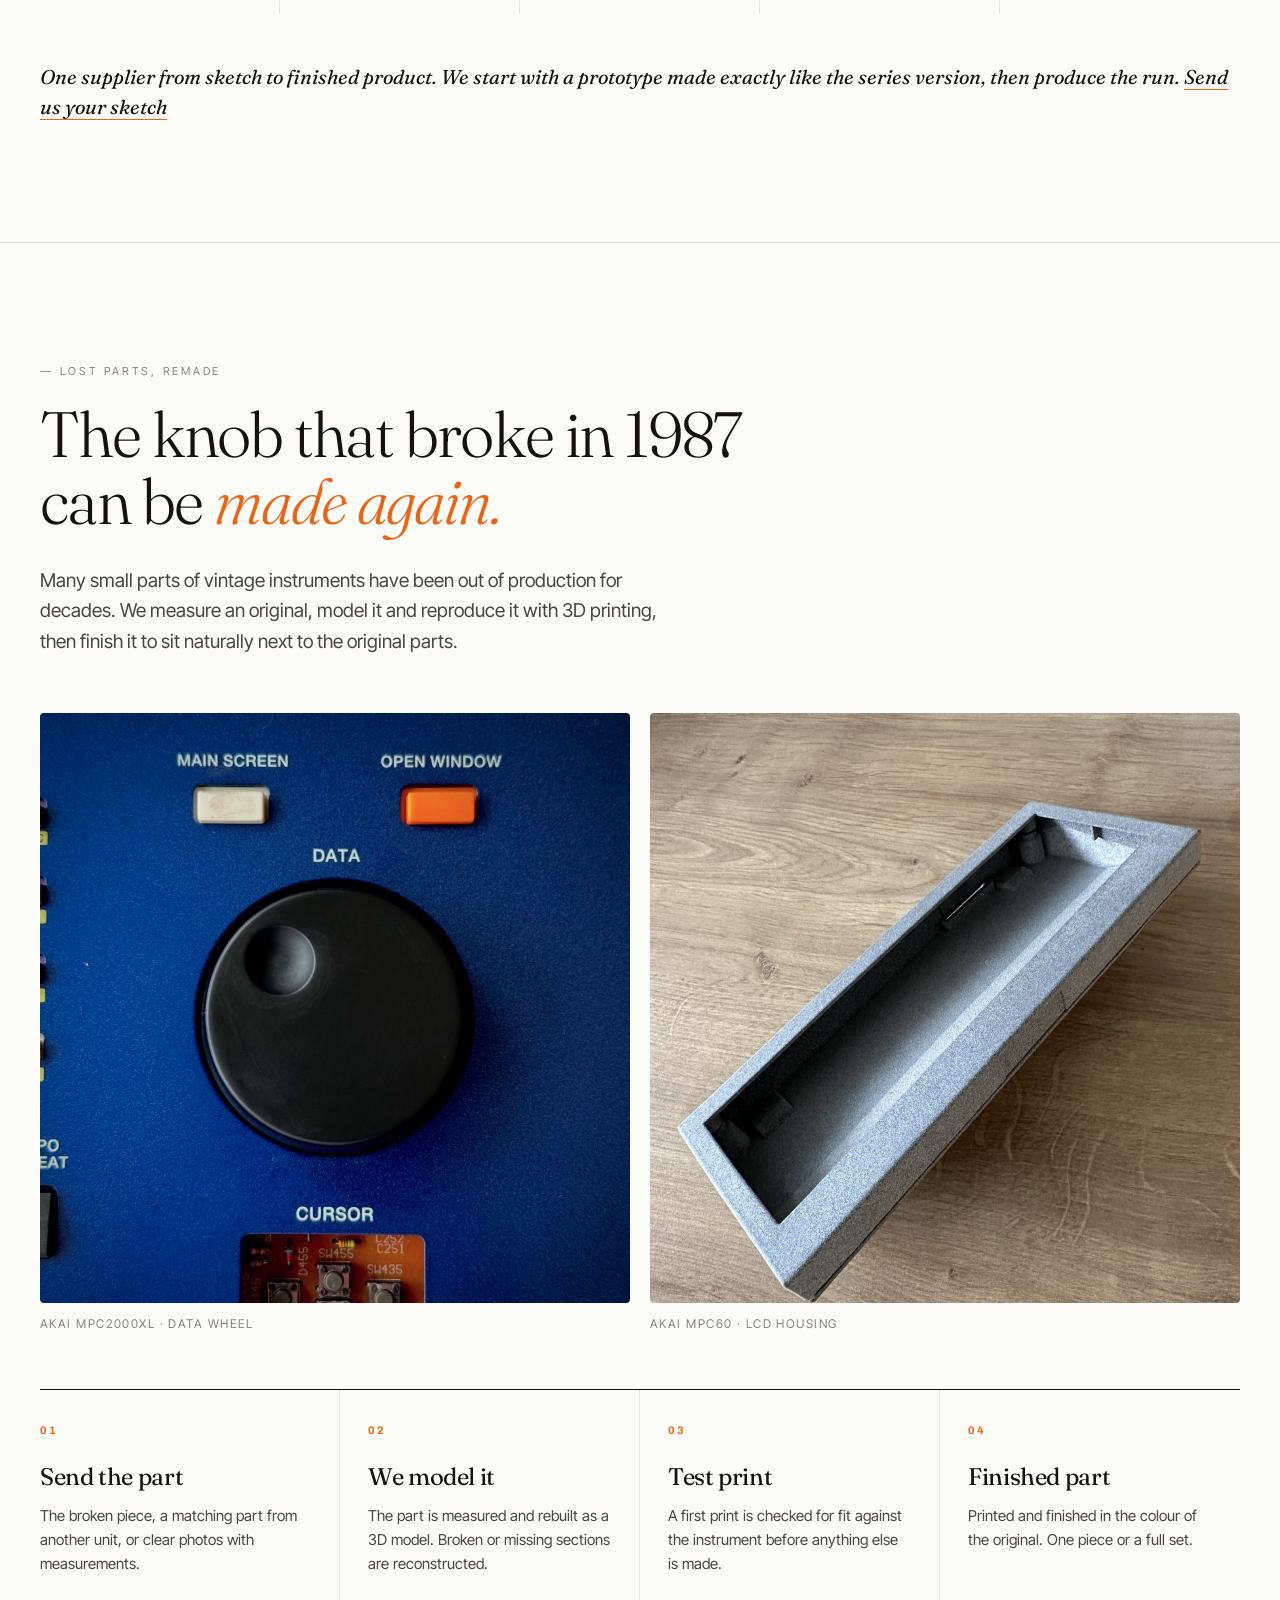
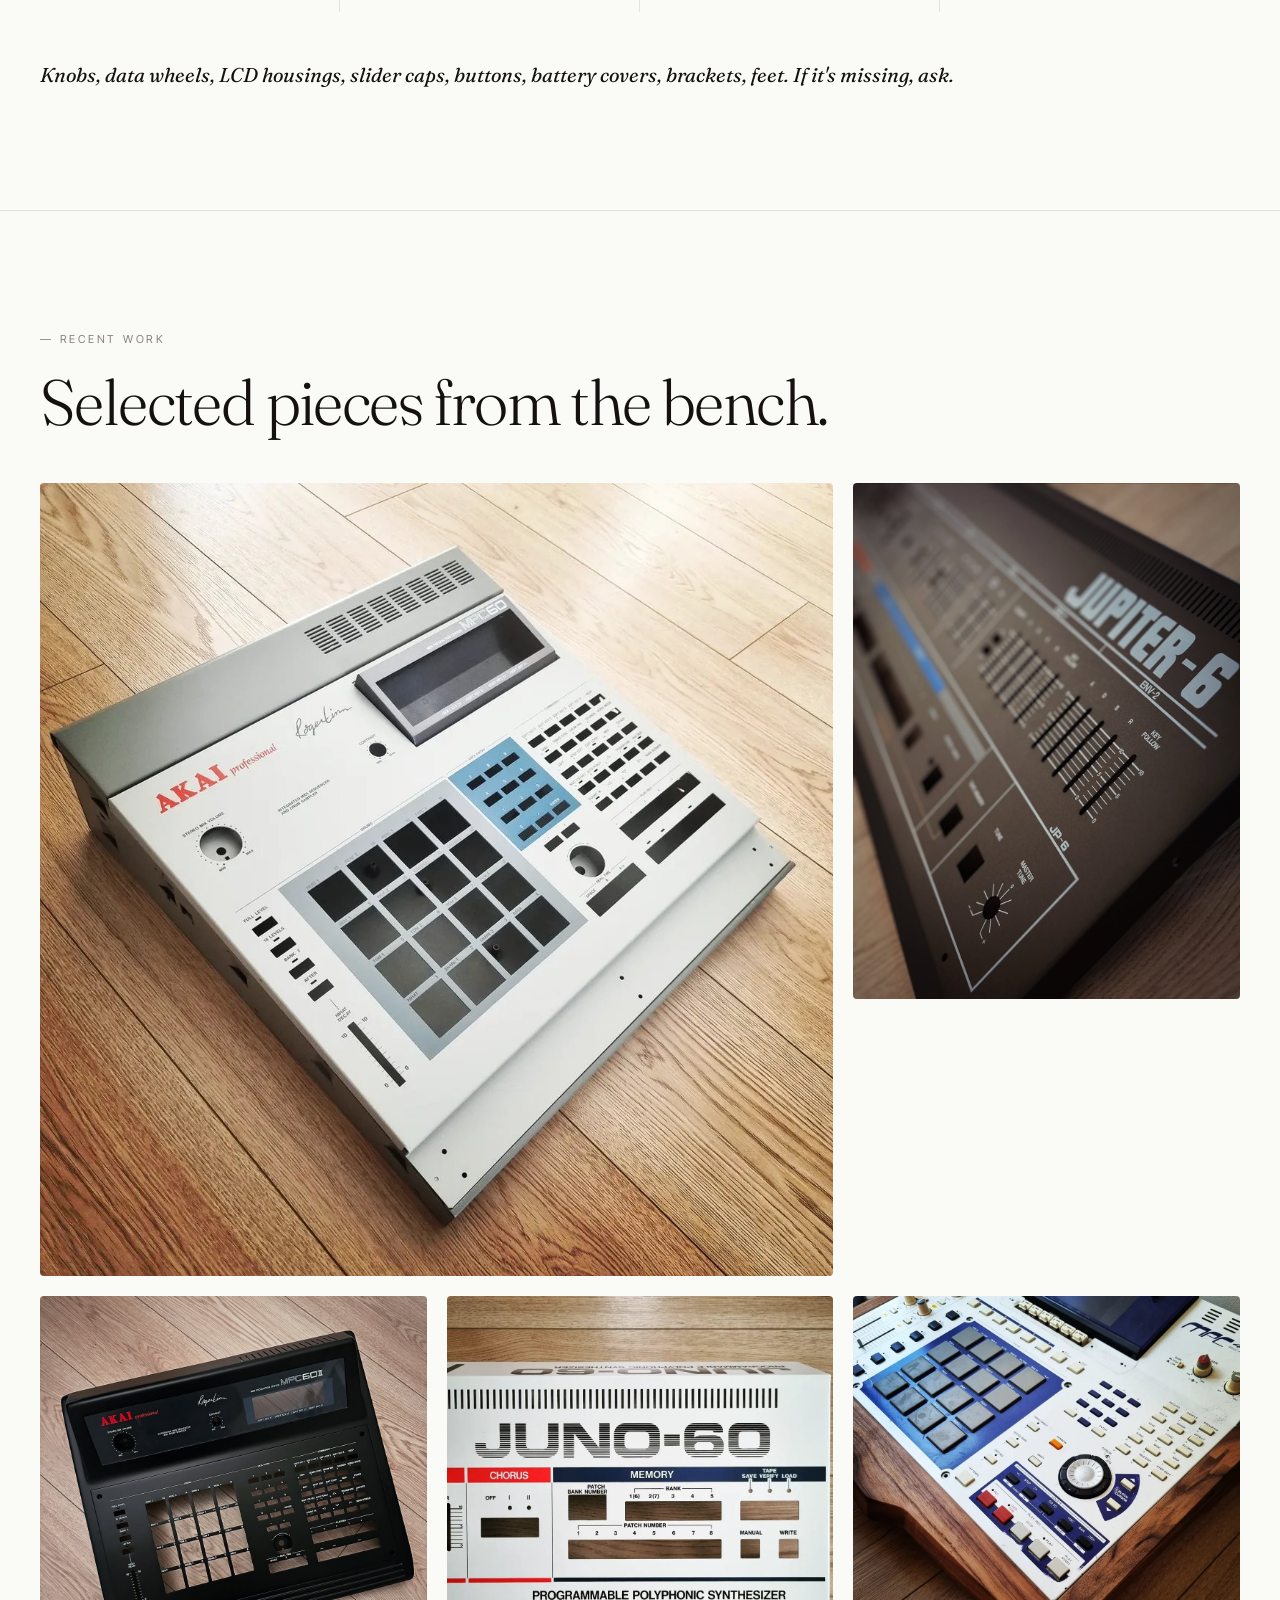
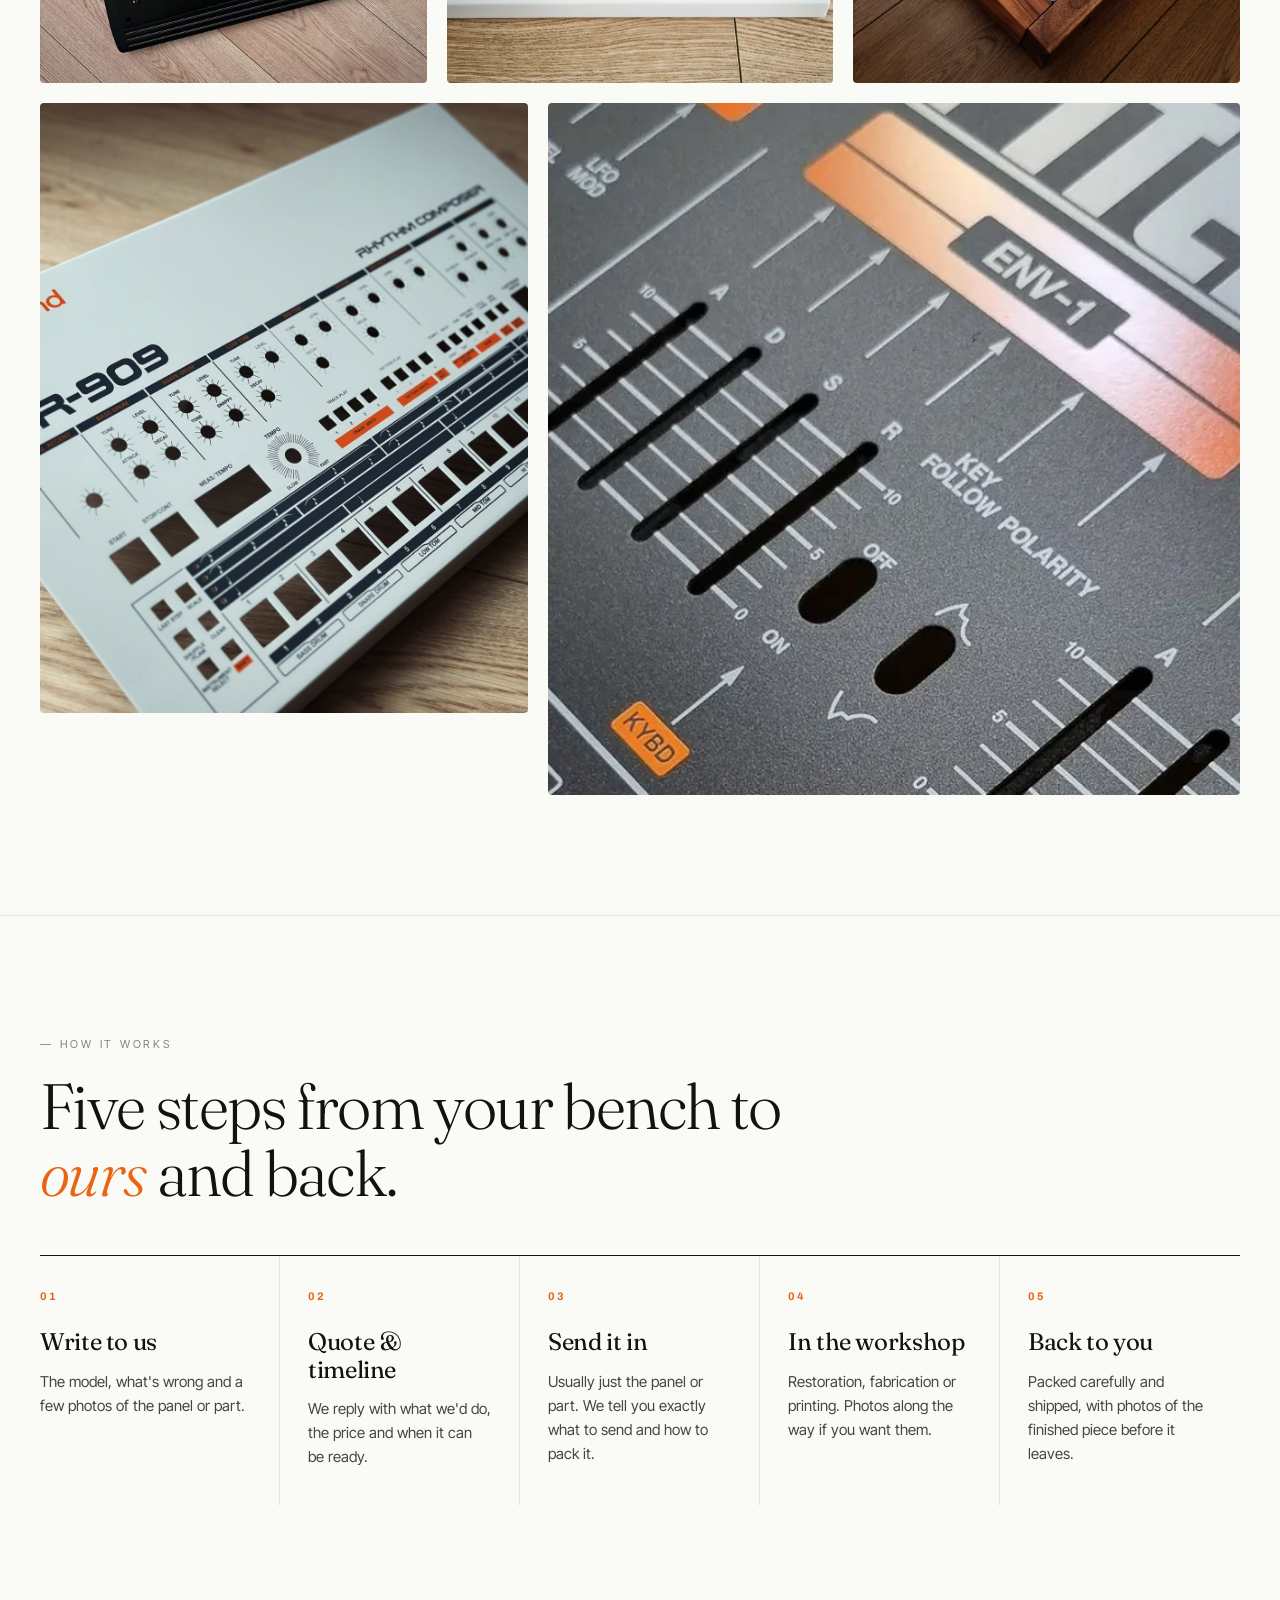
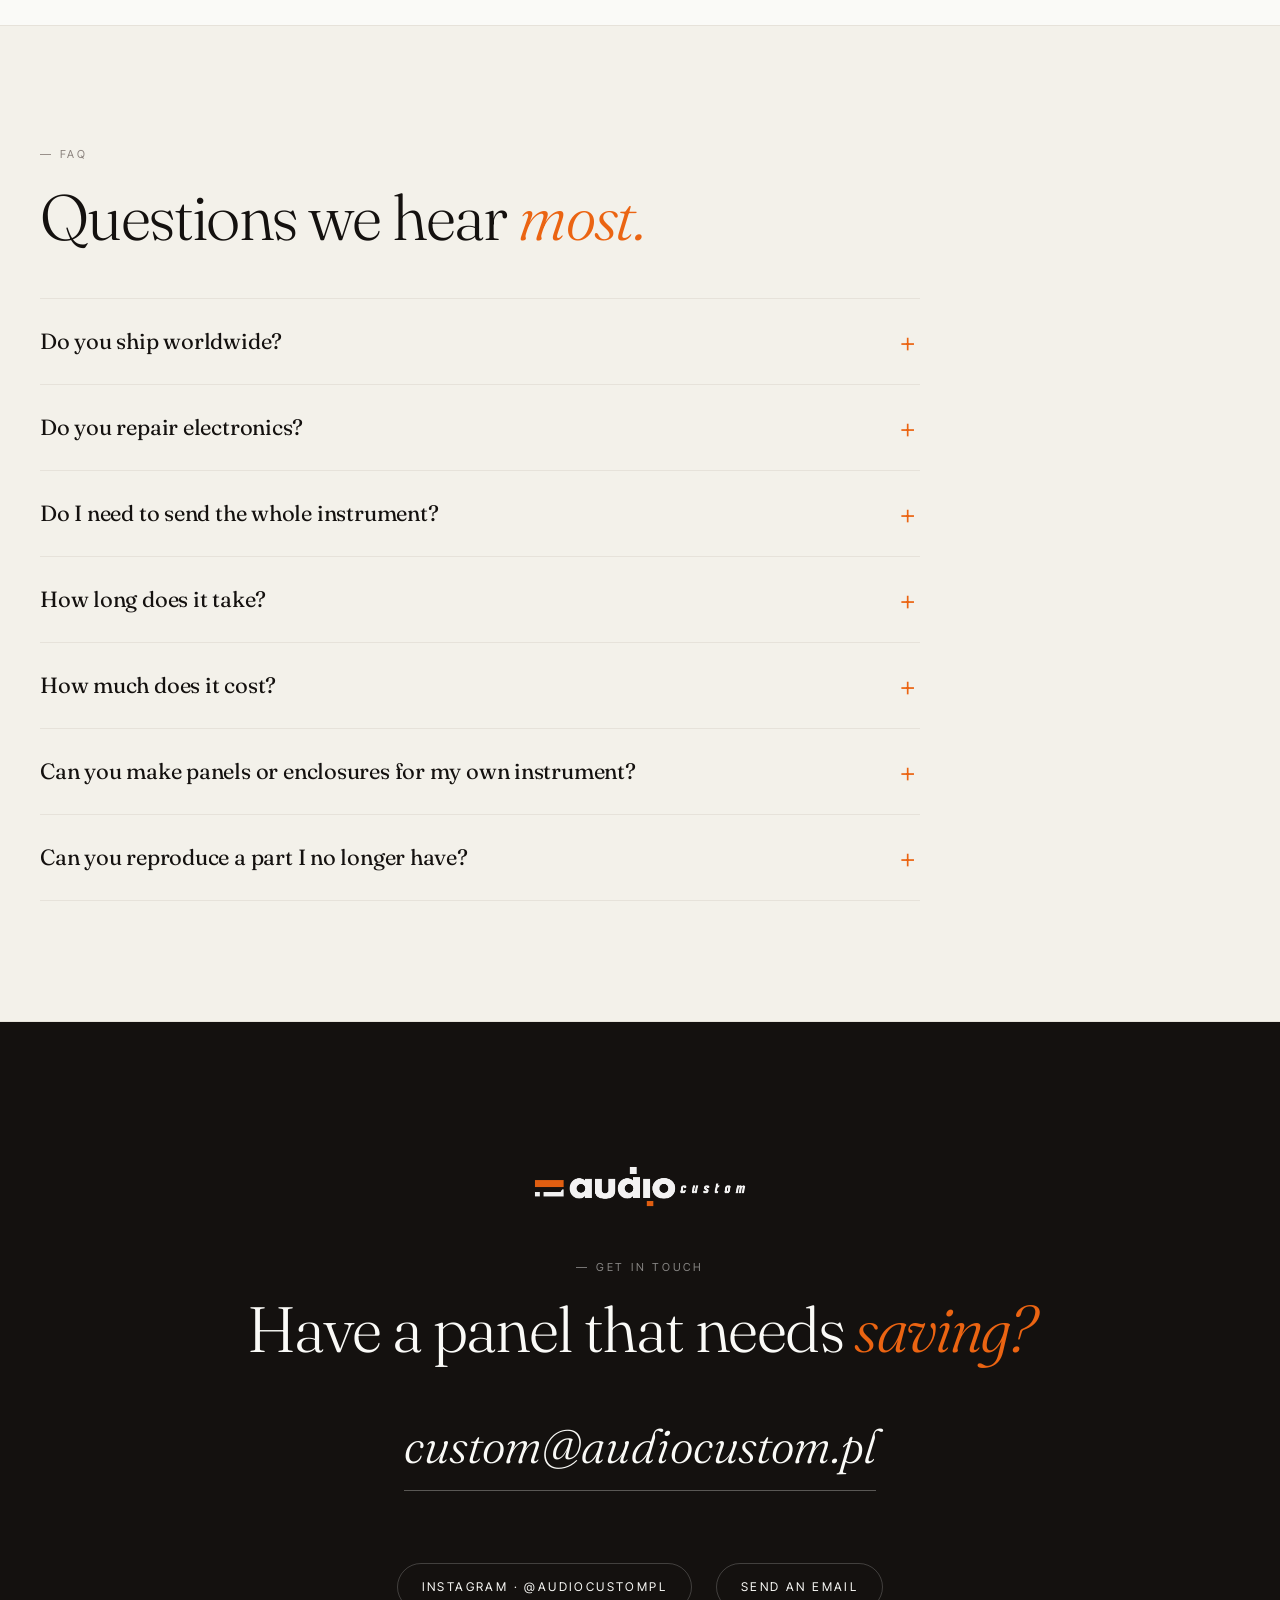
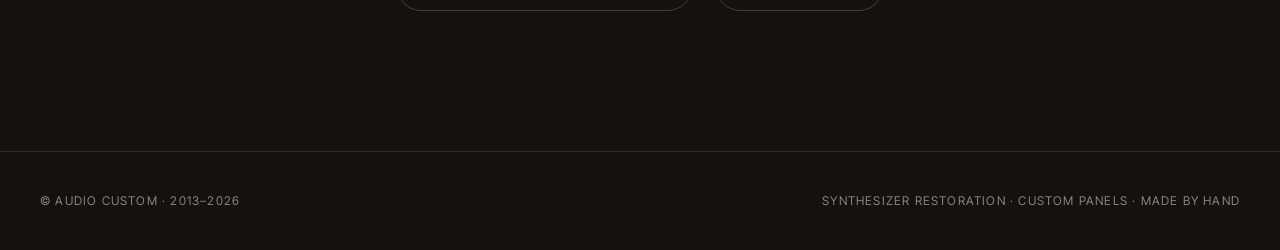
==== commit e902e41c: "How it works: use the shared card style Co-Authored-By: Claude Opus 5.5 <noreply@anthropic.com> Clau" ====
--- a/index.html
+++ b/index.html
@@ -824,36 +824,6 @@
 
   /* === PROCESS === */
   .process { border-top: 1px solid var(--line); }
-  .steps {
-    list-style: none;
-    display: grid;
-    grid-template-columns: repeat(5, 1fr);
-    gap: 24px;
-    counter-reset: step;
-  }
-  .steps li {
-    counter-increment: step;
-    border-top: 2px solid var(--ink);
-    padding-top: 20px;
-  }
-  .steps li::before {
-    content: counter(step, decimal-leading-zero);
-    display: block;
-    font-family: var(--serif);
-    font-style: italic;
-    color: var(--accent);
-    font-size: 18px;
-    margin-bottom: 16px;
-  }
-  .steps strong {
-    display: block;
-    font-family: var(--serif);
-    font-weight: 400;
-    font-size: 21px;
-    letter-spacing: -0.01em;
-    margin-bottom: 8px;
-  }
-  .steps span { font-size: 14px; line-height: 1.6; color: var(--ink-soft); }
 
   /* === FAQ === */
   .faq { border-top: 1px solid var(--line); background: var(--bg-warm); }
@@ -939,14 +909,12 @@
     .rep-row .card-status { grid-row: 1; grid-column: 2; align-self: center; }
     .card, .card + .card { padding: 28px 20px 32px 0; border-right: 0; border-bottom: 1px solid var(--line); }
     .card:nth-child(even) { padding-left: 20px; border-left: 1px solid var(--line); }
-    .steps { grid-template-columns: 1fr 1fr; gap: 32px 20px; }
     .faq-list summary { font-size: 19px; }
   }
   @media (max-width: 560px) {
     .card-grid, .card-grid.cols-5 { grid-template-columns: 1fr; }
     .rep-photos, .photo-row, .photo-row.cols-3 { grid-template-columns: 1fr; }
     .card:nth-child(even) { padding-left: 0; border-left: 0; }
-    .steps { grid-template-columns: 1fr; }
   }
   @media (prefers-reduced-motion: reduce) {
     *, *::before, *::after { animation: none !important; transition: none !important; }
@@ -1237,13 +1205,33 @@
 <section class="process" id="process">
   <div class="section-label">— How it works</div>
   <h2>Five steps from your bench to <em>ours</em> and back.</h2>
-  <ol class="steps">
-    <li><strong>Write to us</strong><span>The model, what's wrong and a few photos of the panel or part.</span></li>
-    <li><strong>Quote &amp; timeline</strong><span>We reply with what we'd do, the price and when it can be ready.</span></li>
-    <li><strong>Send it in</strong><span>Usually just the panel or part. We tell you exactly what to send and how to pack it.</span></li>
-    <li><strong>In the workshop</strong><span>Restoration, fabrication or printing. Photos along the way if you want them.</span></li>
-    <li><strong>Back to you</strong><span>Packed carefully and shipped, with photos of the finished piece before it leaves.</span></li>
-  </ol>
+  <div class="card-grid cols-5">
+    <div class="card">
+      <div class="card-num">01</div>
+      <h3>Write to us</h3>
+      <p>The model, what's wrong and a few photos of the panel or part.</p>
+    </div>
+    <div class="card">
+      <div class="card-num">02</div>
+      <h3>Quote &amp; timeline</h3>
+      <p>We reply with what we'd do, the price and when it can be ready.</p>
+    </div>
+    <div class="card">
+      <div class="card-num">03</div>
+      <h3>Send it in</h3>
+      <p>Usually just the panel or part. We tell you exactly what to send and how to pack it.</p>
+    </div>
+    <div class="card">
+      <div class="card-num">04</div>
+      <h3>In the workshop</h3>
+      <p>Restoration, fabrication or printing. Photos along the way if you want them.</p>
+    </div>
+    <div class="card">
+      <div class="card-num">05</div>
+      <h3>Back to you</h3>
+      <p>Packed carefully and shipped, with photos of the finished piece before it leaves.</p>
+    </div>
+  </div>
 </section>
 
 <!-- ============ FAQ ============ -->
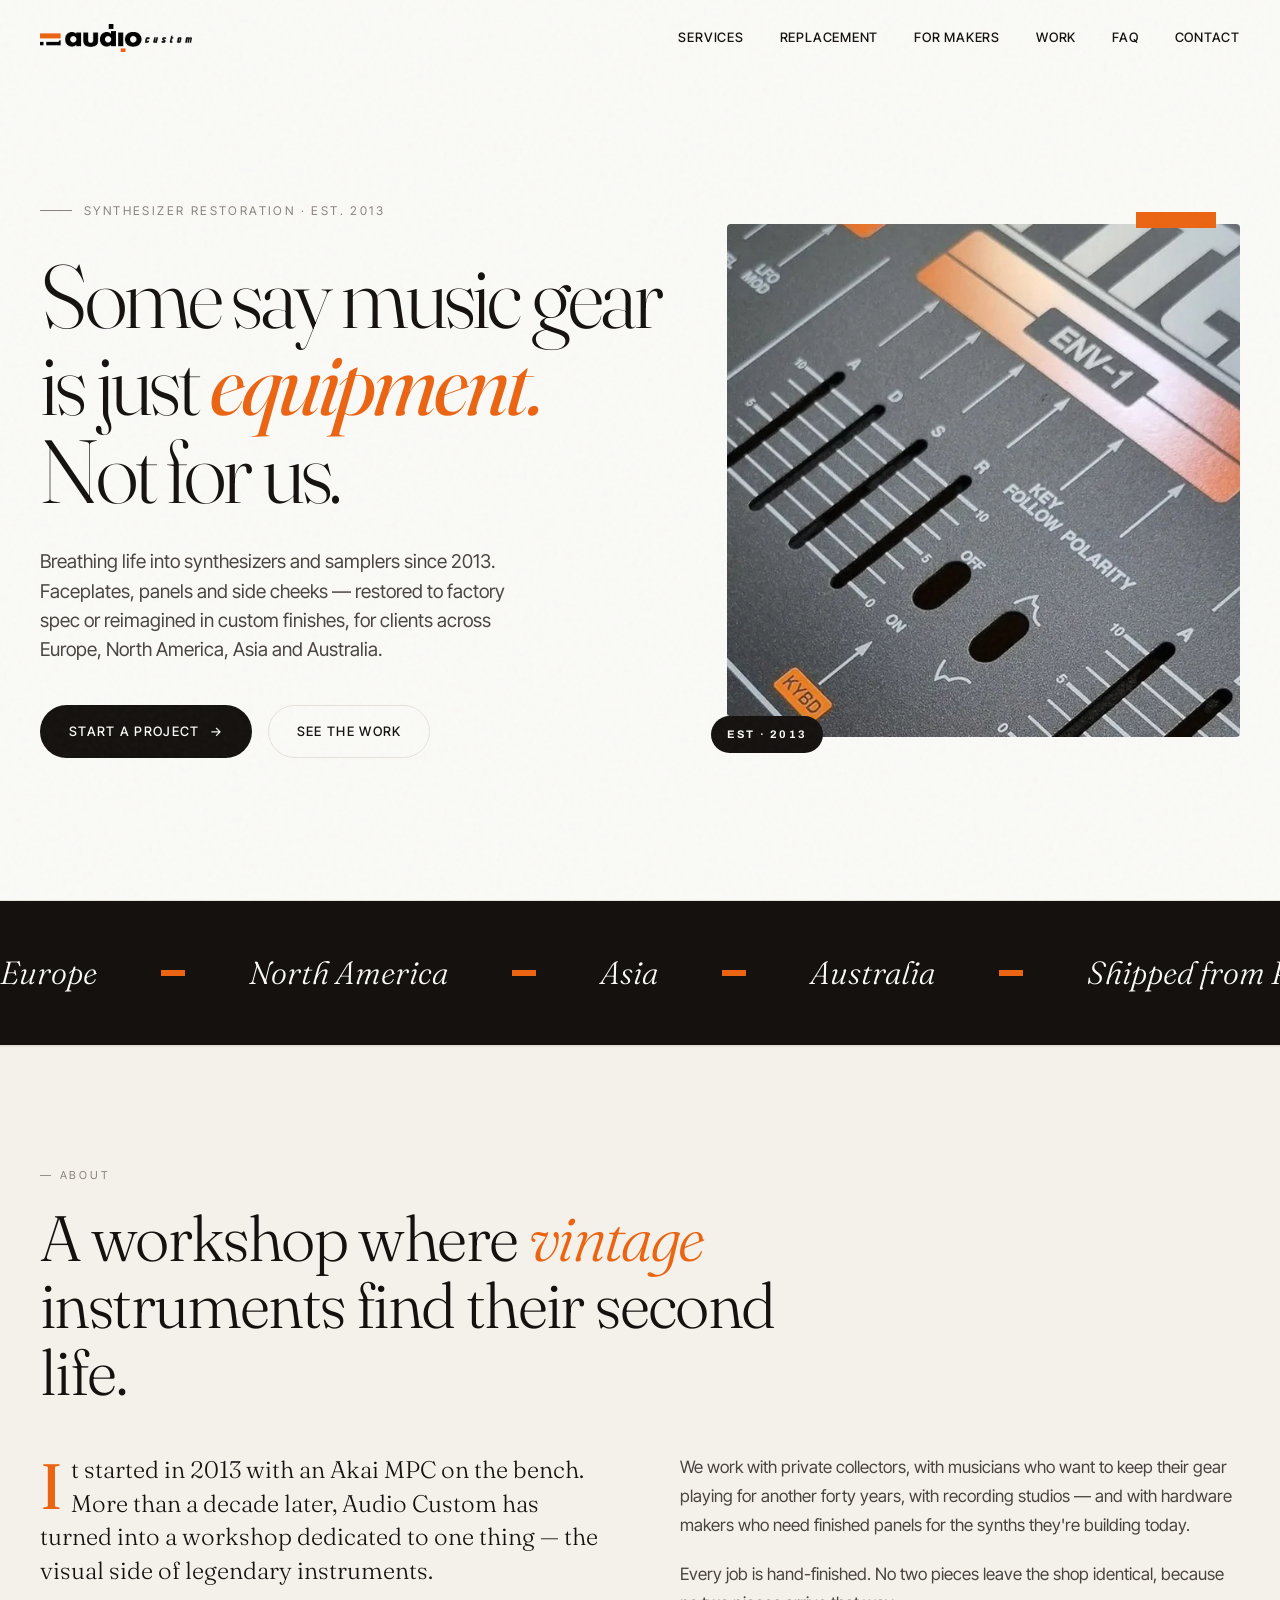
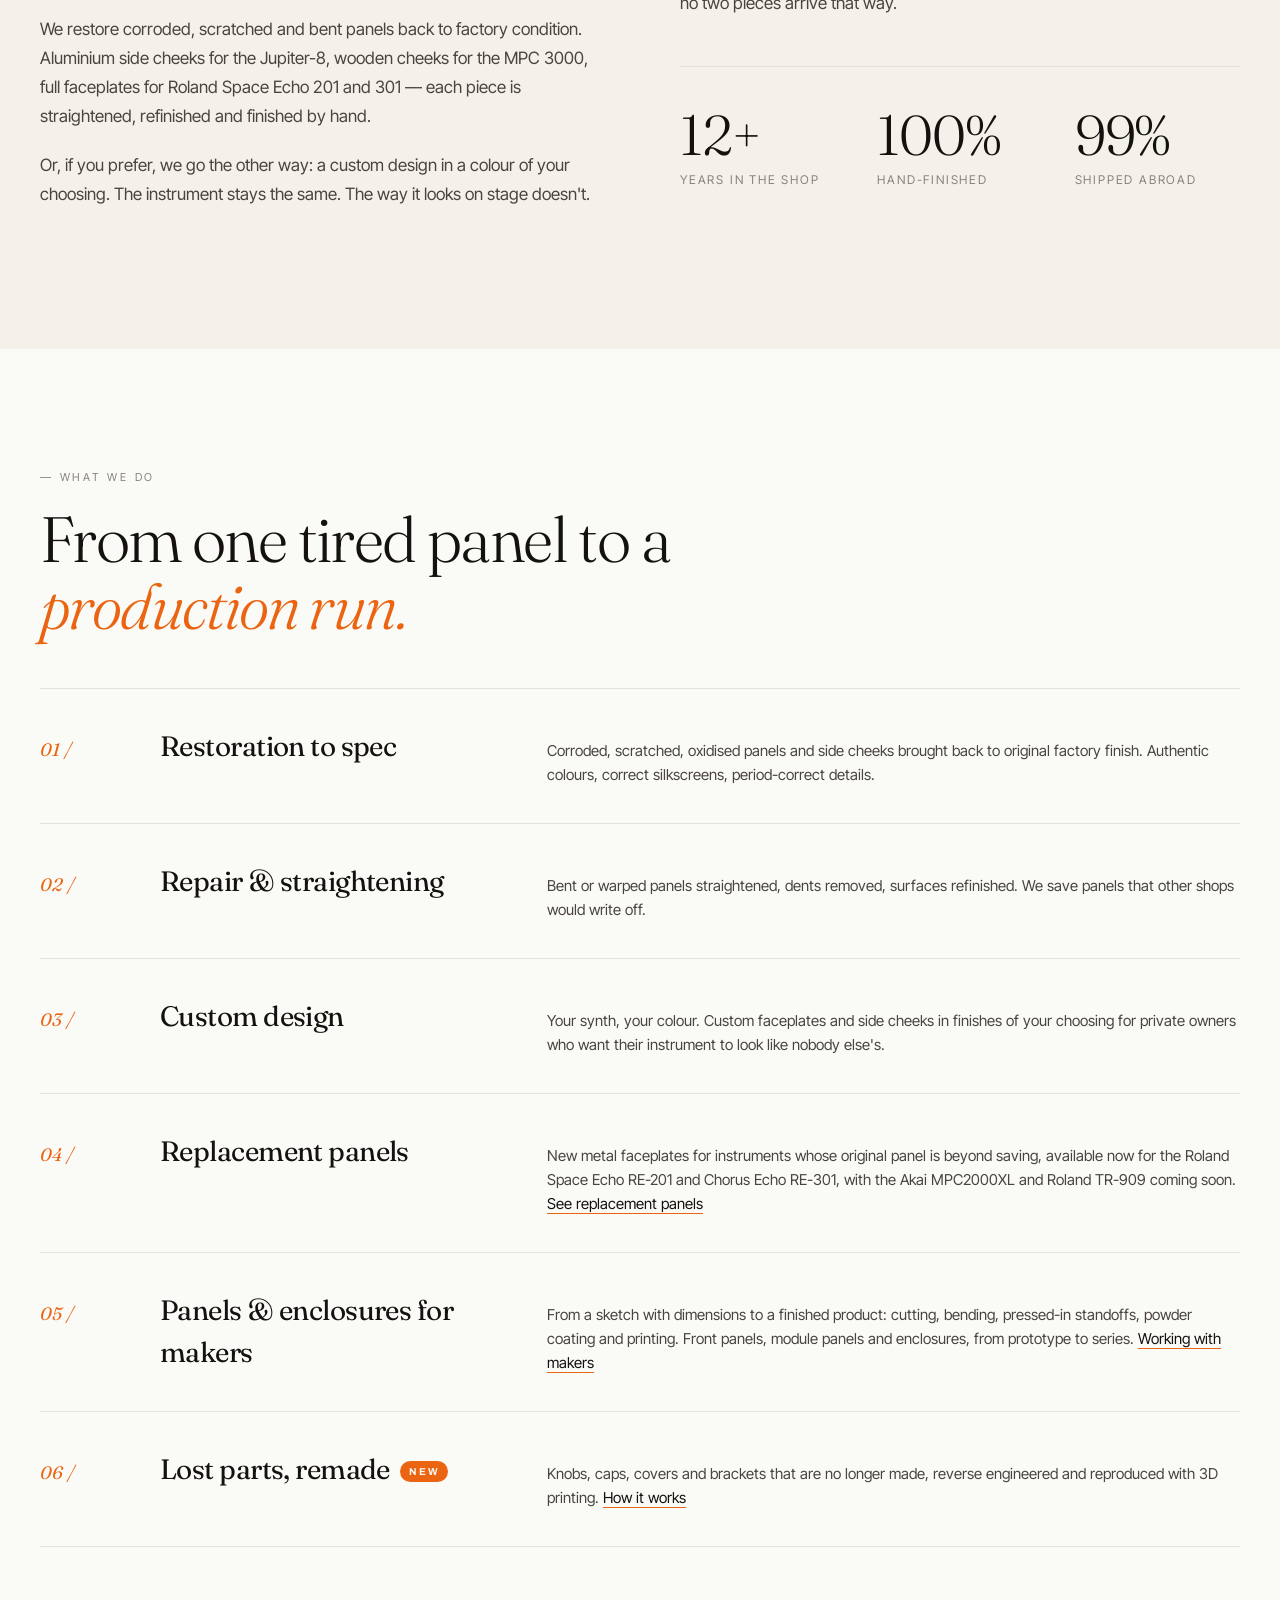
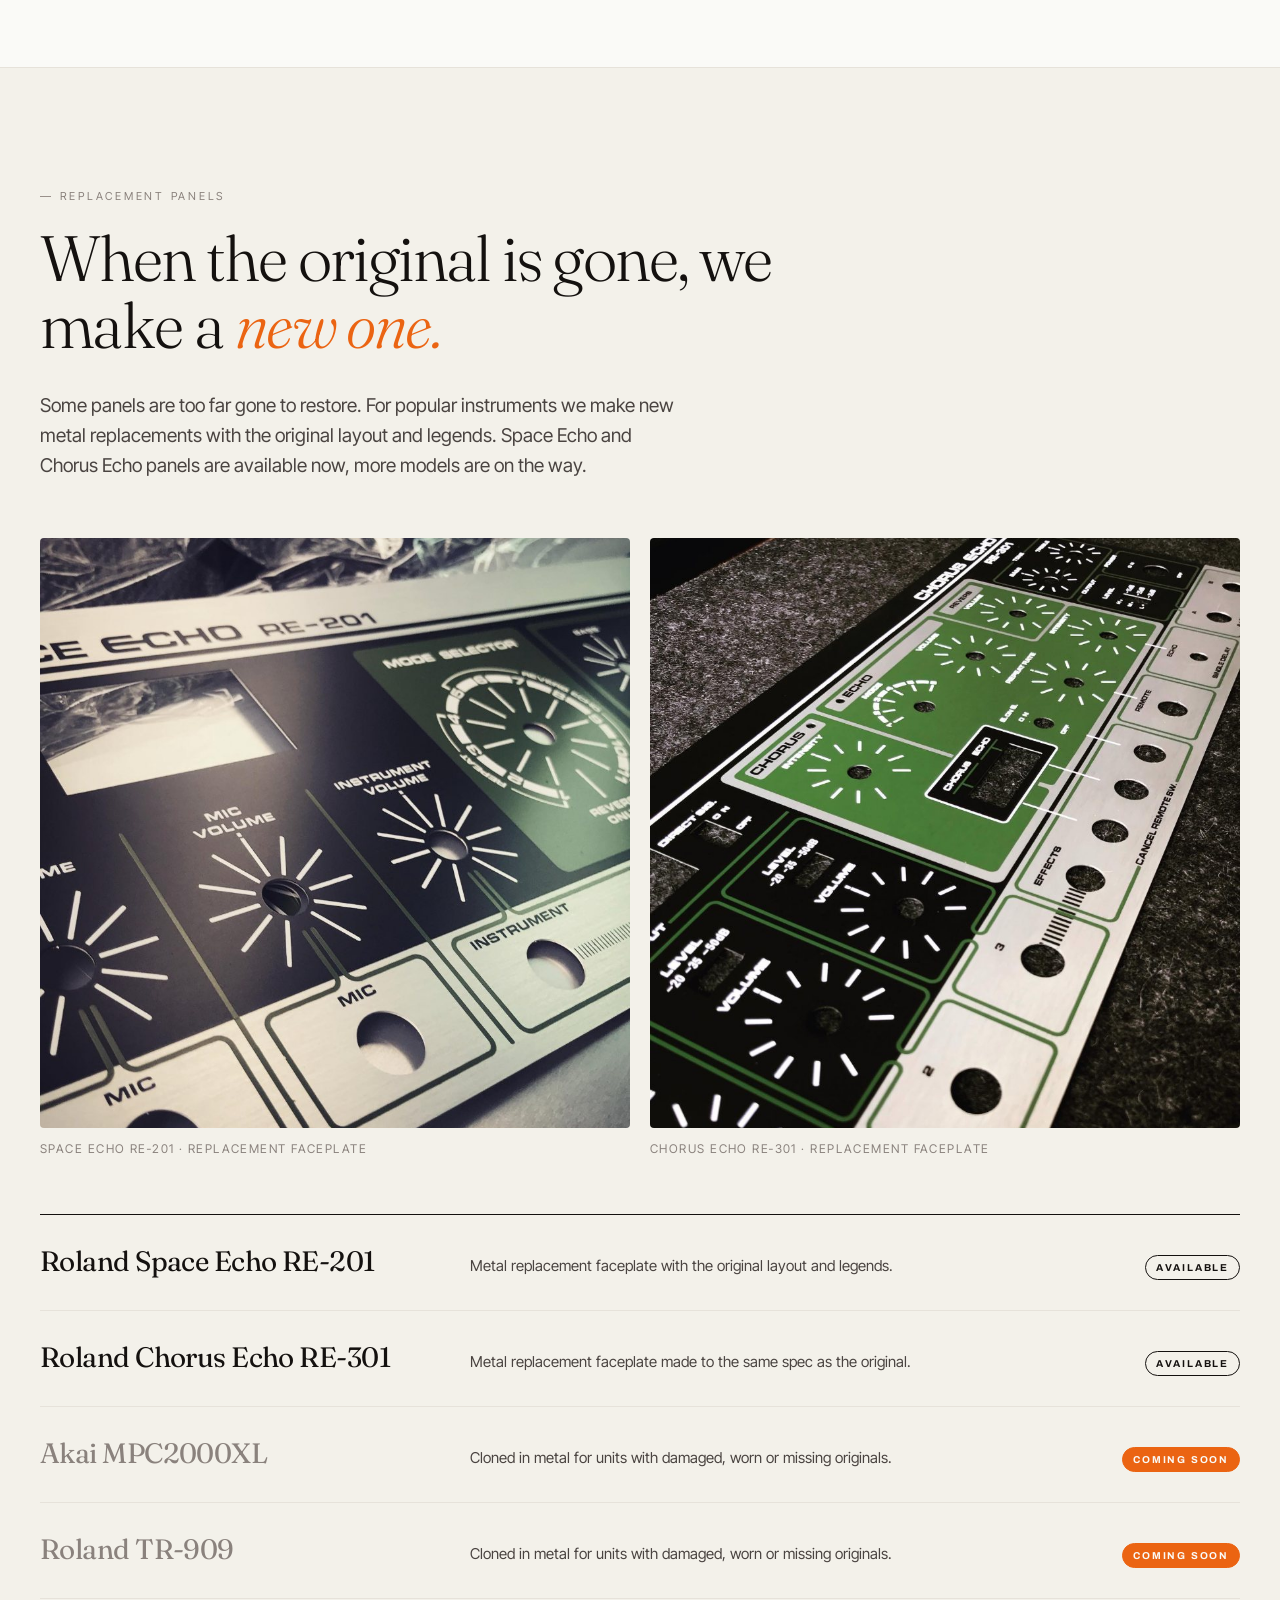
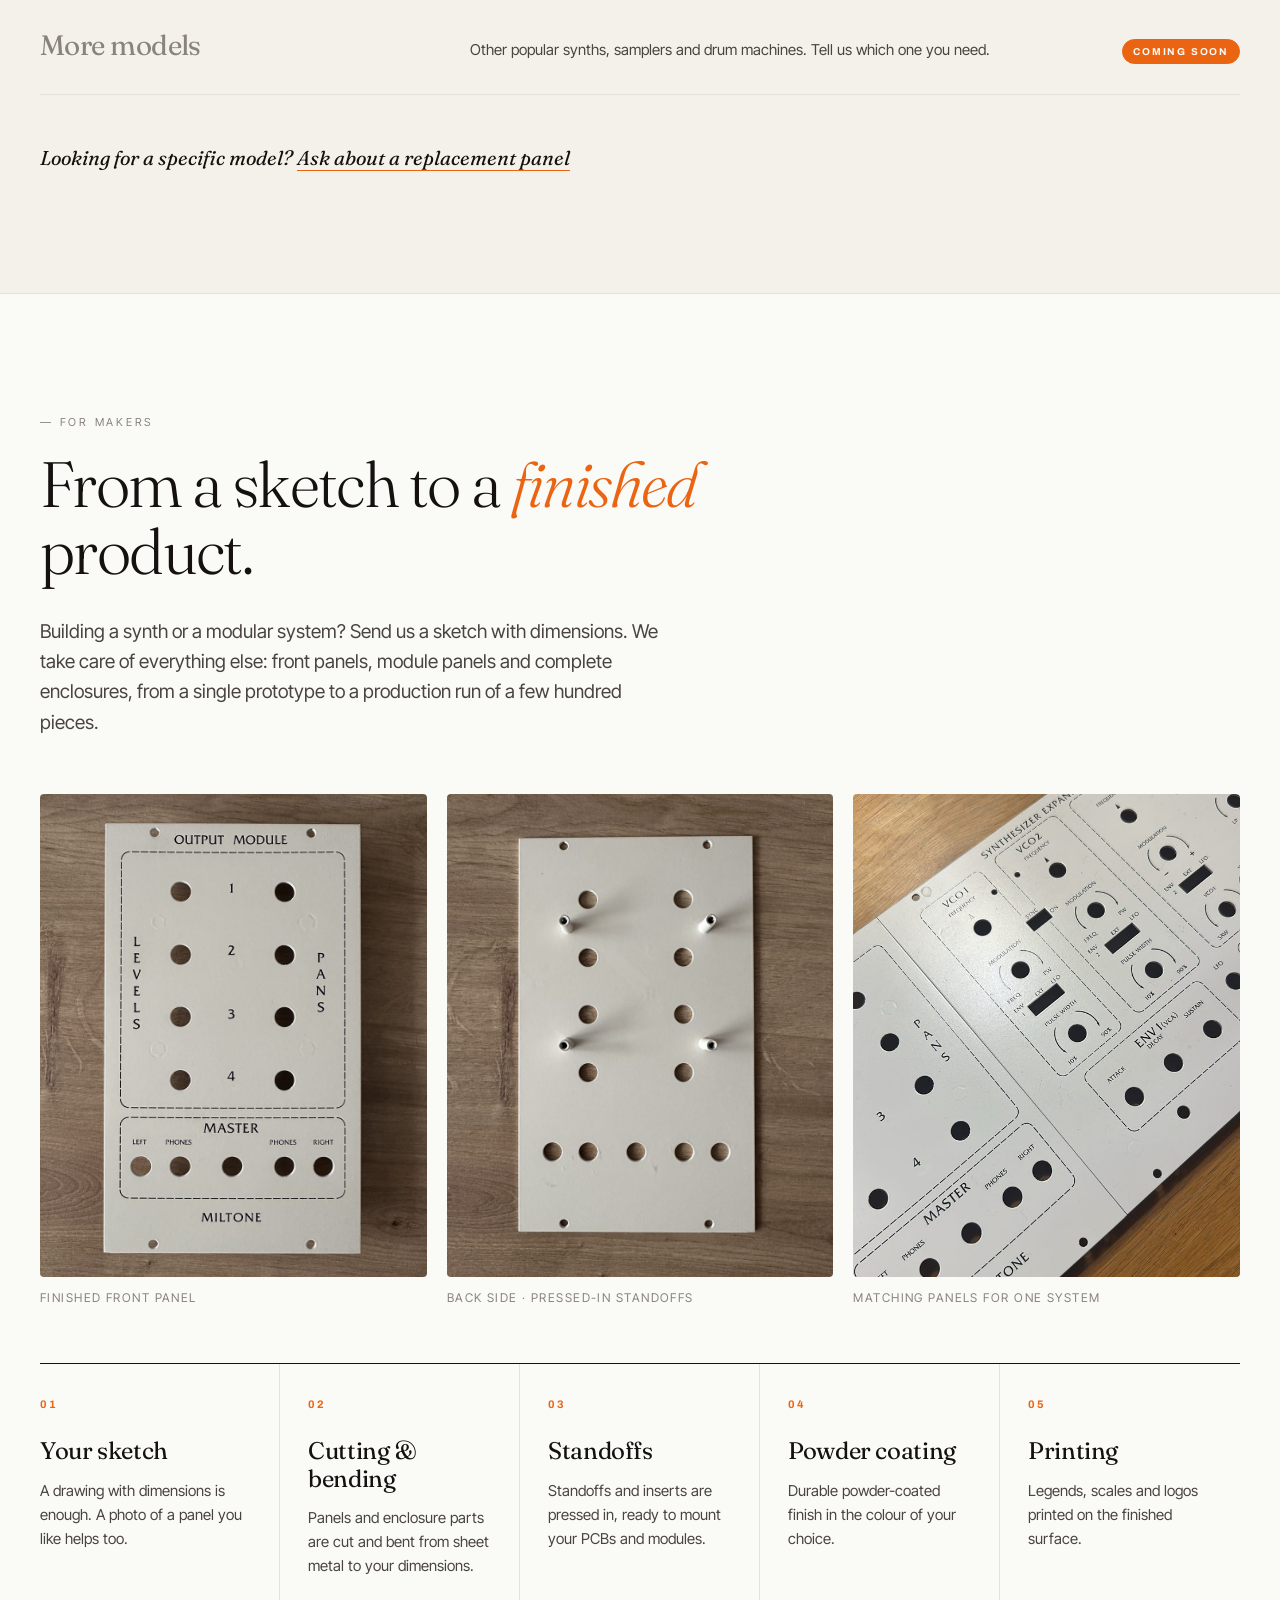
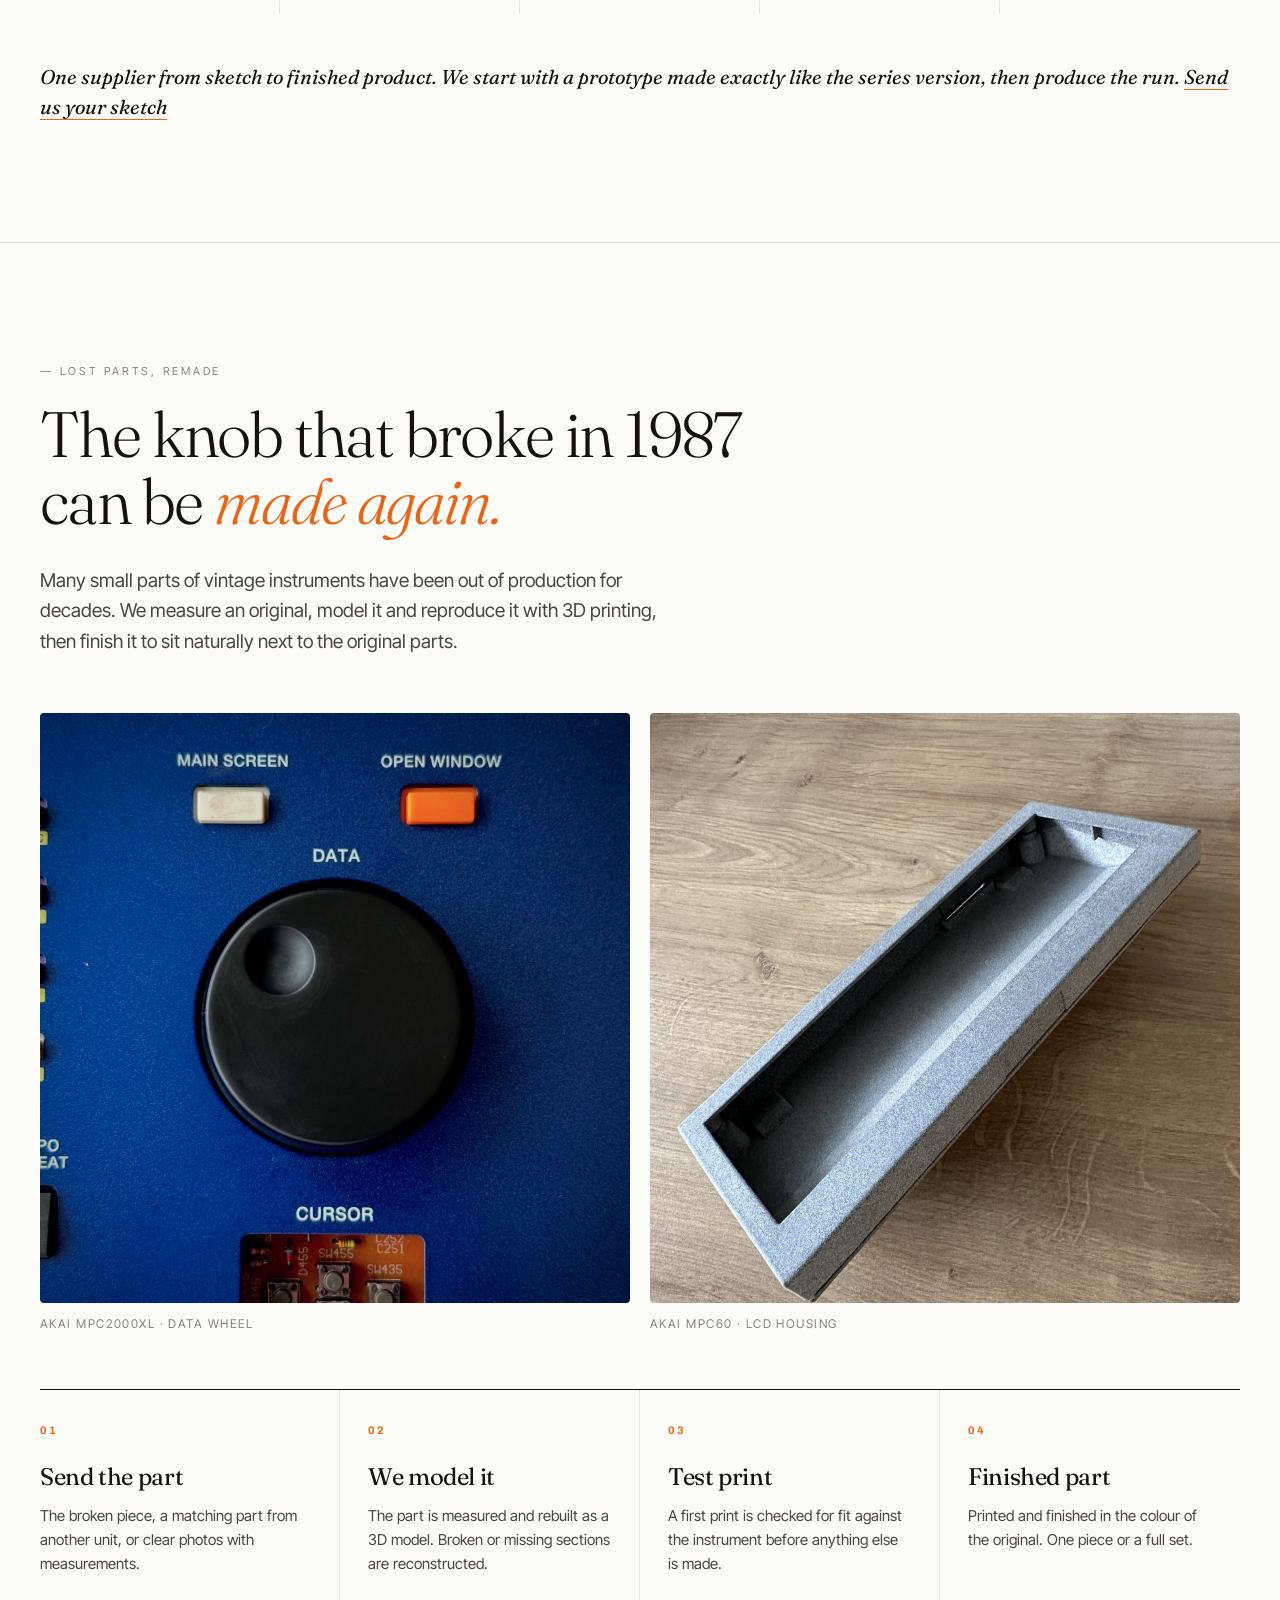
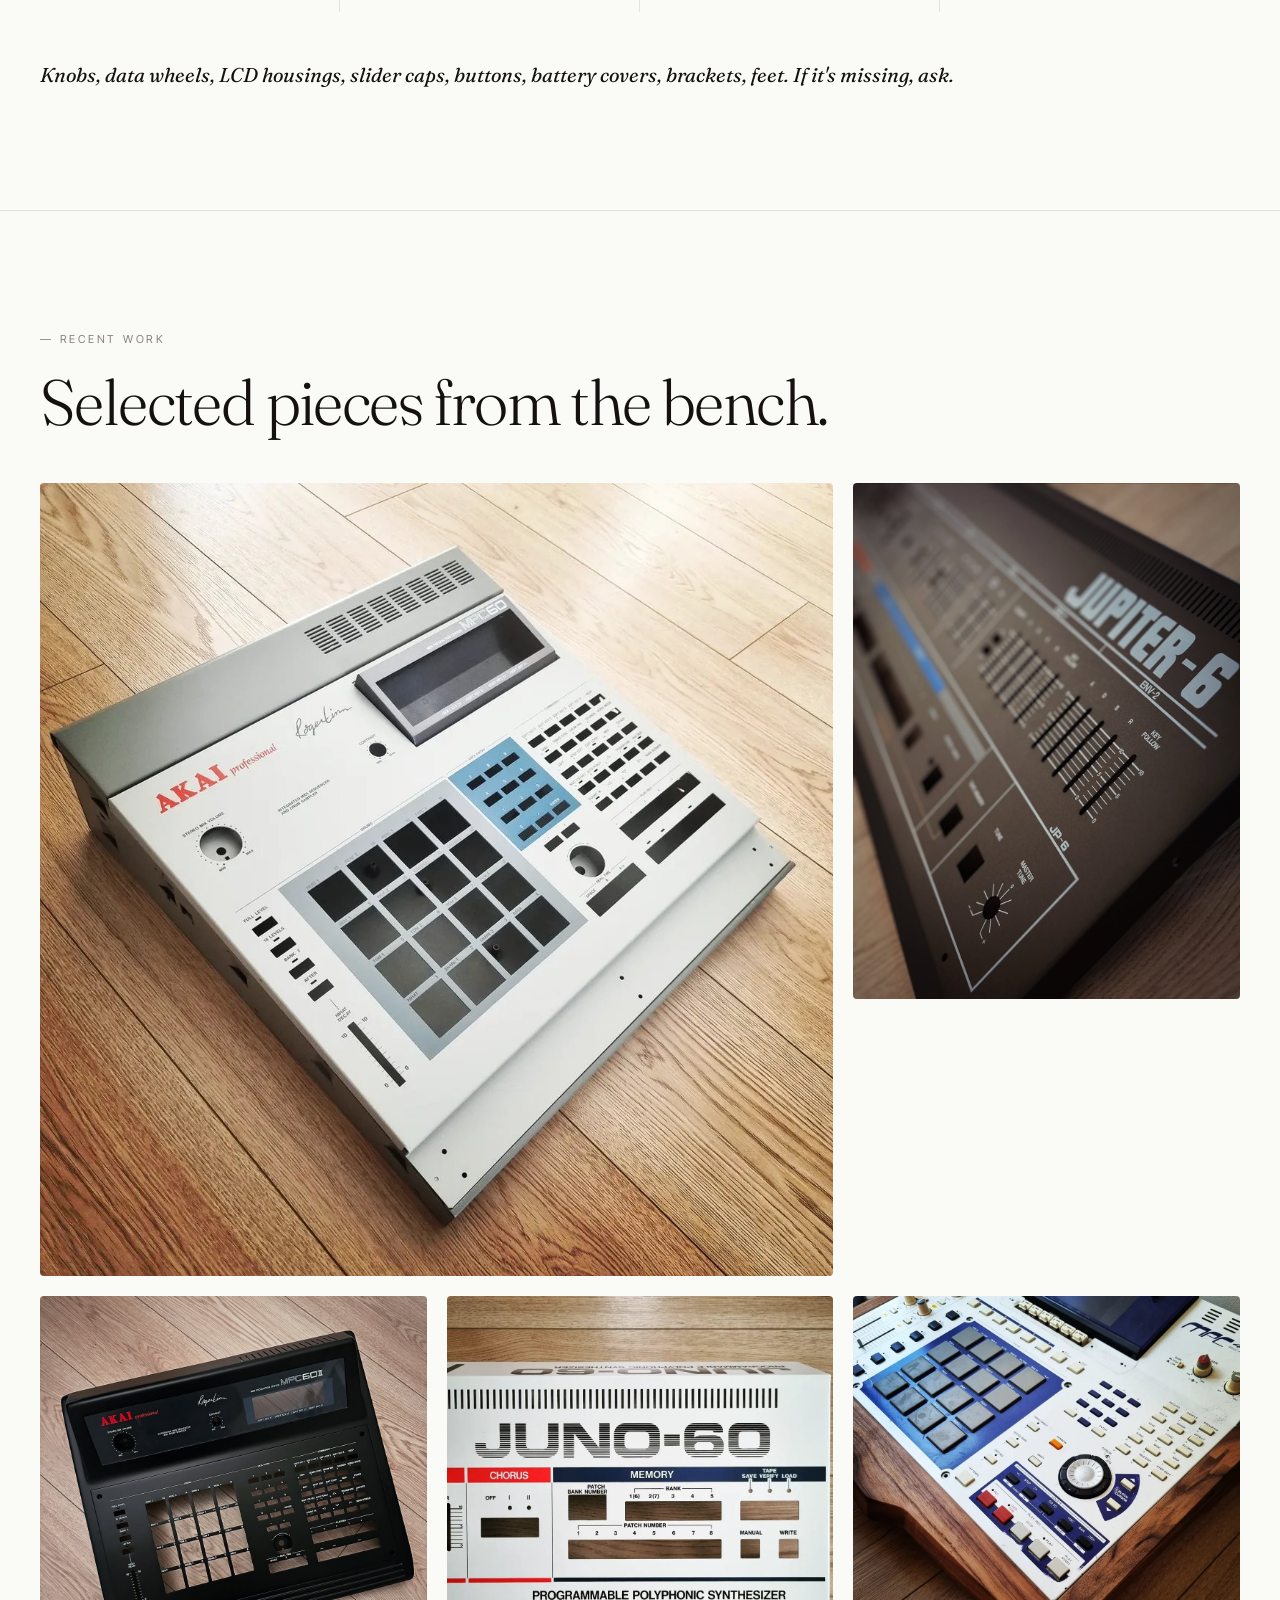
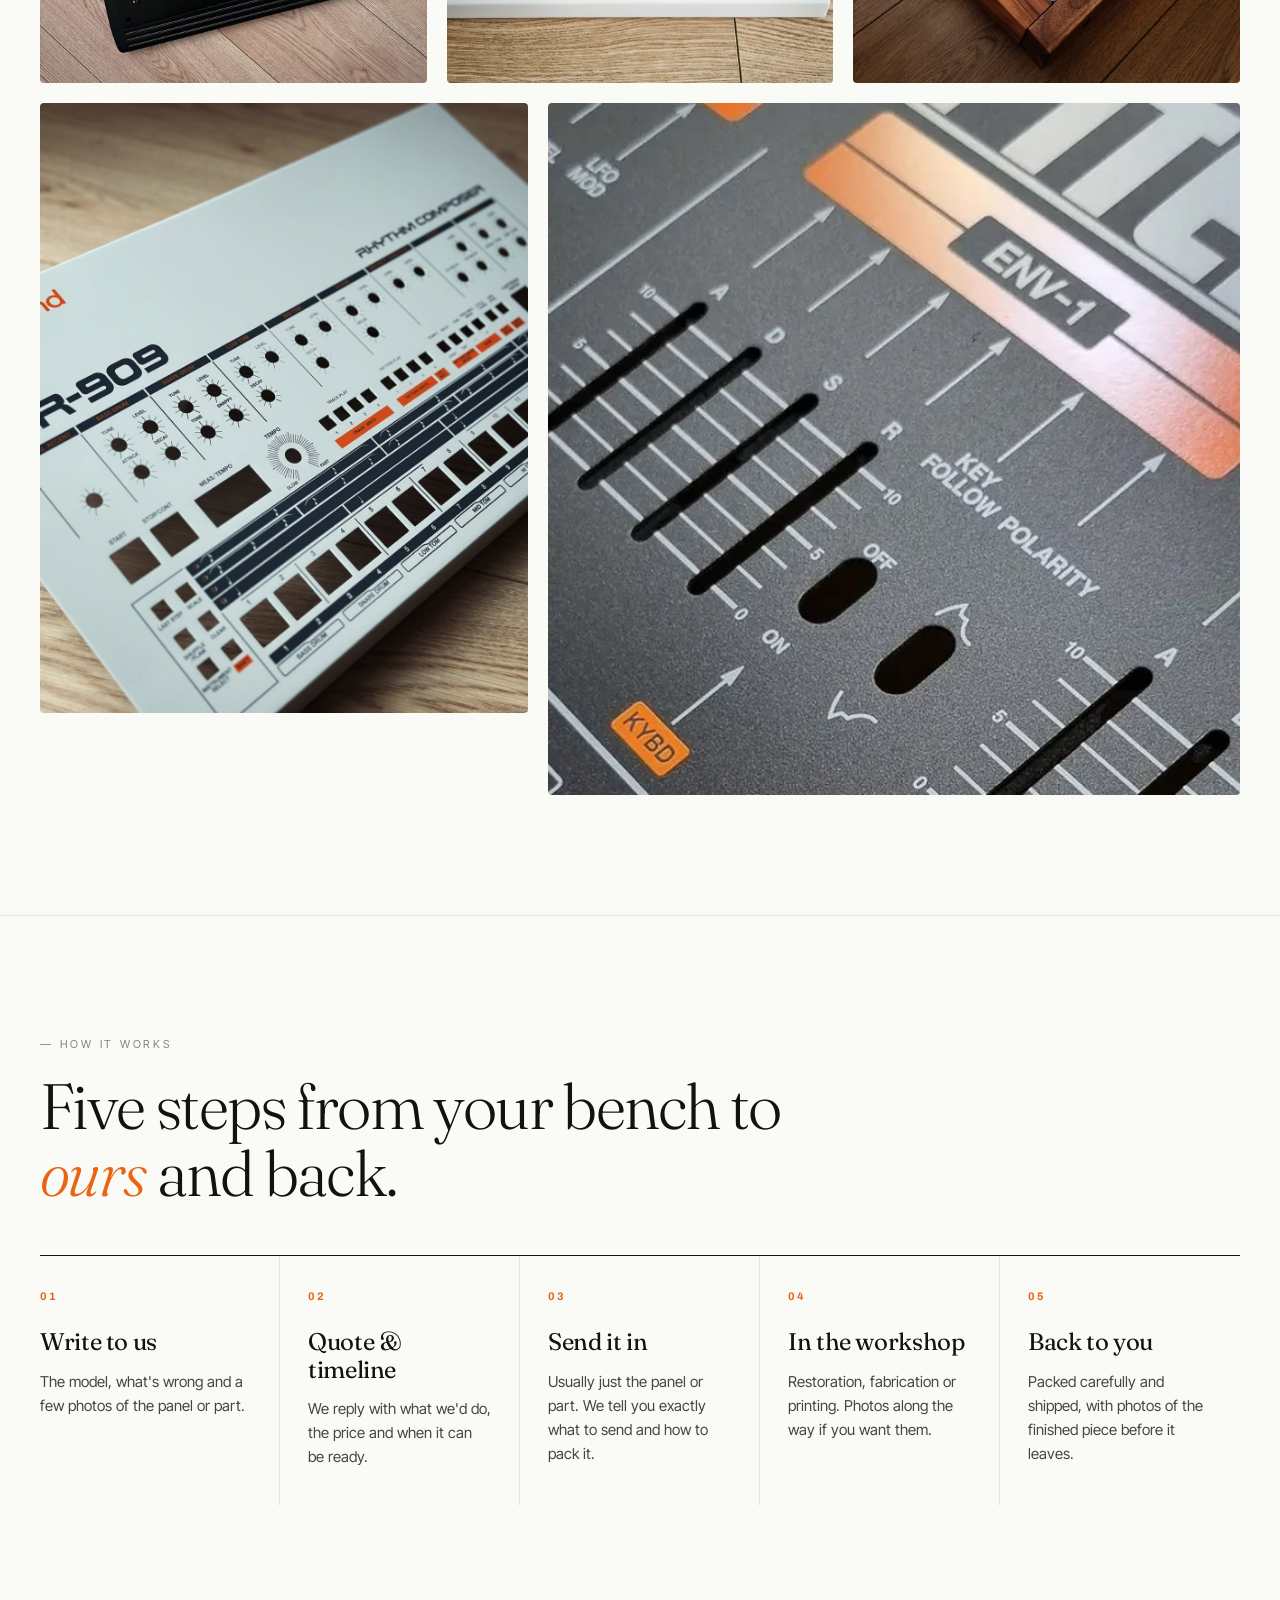
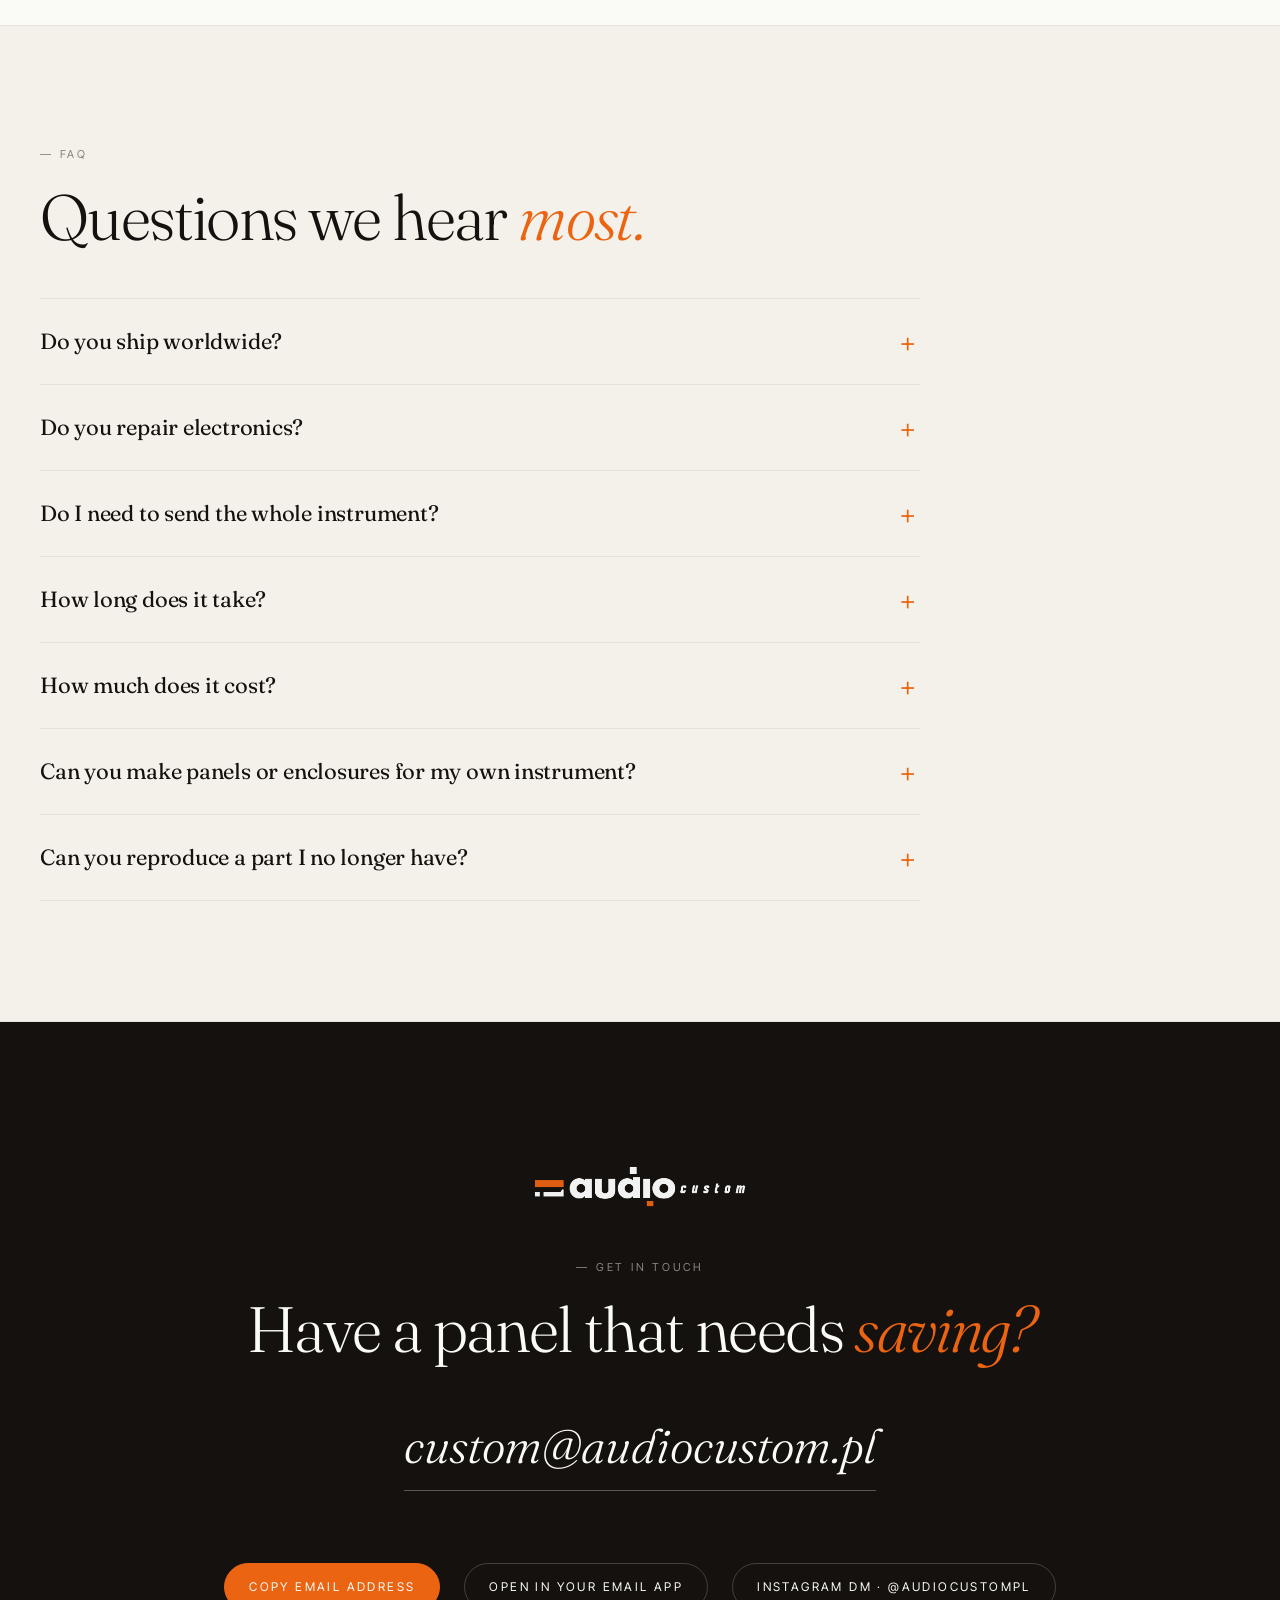
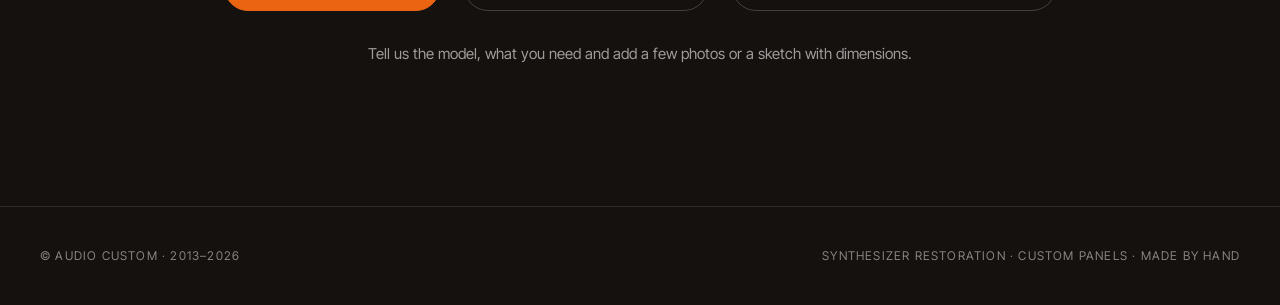
==== commit 32539e1d: "CTAs jump to contact; add copy-email button and Instagram DM option Co-Authored-By: Claude Opus 5.5 " ====
--- a/index.html
+++ b/index.html
@@ -677,6 +677,28 @@
     border-radius: 999px;
     transition: all 0.25s;
   }
+  .socials .copy-email {
+    font: inherit;
+    font-size: 12px;
+    letter-spacing: 0.2em;
+    text-transform: uppercase;
+    padding: 14px 24px;
+    border-radius: 999px;
+    border: 1px solid var(--accent);
+    background: var(--accent);
+    color: var(--bg);
+    cursor: pointer;
+    transition: all 0.25s;
+  }
+  .socials .copy-email:hover { background: var(--accent-dark); border-color: var(--accent-dark); }
+  .socials a:focus-visible, .socials .copy-email:focus-visible { outline: 2px solid var(--accent); outline-offset: 3px; }
+  .socials { flex-wrap: wrap; }
+  .contact-email { user-select: all; }
+  .contact-hint {
+    margin-top: 32px;
+    font-size: 15px;
+    color: rgba(250,250,247,0.6);
+  }
   .socials a:hover {
     background: var(--bg);
     color: var(--ink);
@@ -1075,7 +1097,7 @@
       <span class="card-status status-soon">Coming soon</span>
     </div>
   </div>
-  <p class="note-line">Looking for a specific model? <a href="mailto:custom@audiocustom.pl?subject=Replacement%20panel%20inquiry">Ask about a replacement panel</a></p>
+  <p class="note-line">Looking for a specific model? <a href="#contact">Ask about a replacement panel</a></p>
 </section>
 
 <!-- ============ MAKERS ============ -->
@@ -1126,7 +1148,7 @@
       <p>Legends, scales and logos printed on the finished surface.</p>
     </div>
   </div>
-  <p class="note-line">One supplier from sketch to finished product. We start with a prototype made exactly like the series version, then produce the run. <a href="mailto:custom@audiocustom.pl?subject=Panels%20%2F%20enclosures%20for%20my%20instrument">Send us your sketch</a></p>
+  <p class="note-line">One supplier from sketch to finished product. We start with a prototype made exactly like the series version, then produce the run. <a href="#contact">Send us your sketch</a></p>
 </section>
 
 <!-- ============ PARTS / 3D ============ -->
@@ -1277,9 +1299,11 @@
   <h2>Have a panel that needs <em>saving?</em></h2>
   <a class="contact-email" href="mailto:custom@audiocustom.pl?subject=Project%20inquiry%20—%20Audio%20Custom">custom@audiocustom.pl</a>
   <div class="socials">
-    <a href="https://instagram.com/audiocustompl" target="_blank" rel="noopener">Instagram · @audiocustompl</a>
-    <a href="mailto:custom@audiocustom.pl">Send an email</a>
-  </div>
+    <button type="button" class="copy-email" id="copy-email" data-email="custom@audiocustom.pl">Copy email address</button>
+    <a href="mailto:custom@audiocustom.pl?subject=Project%20inquiry">Open in your email app</a>
+    <a href="https://instagram.com/audiocustompl" target="_blank" rel="noopener">Instagram DM · @audiocustompl</a>
+  </div>
+  <p class="contact-hint">Tell us the model, what you need and add a few photos or a sketch with dimensions.</p>
 </section>
 
 <footer>
@@ -1288,6 +1312,22 @@
 </footer>
 
 <script>
+  // Copy email (works where mail apps don't open, e.g. webmail users)
+  const copyBtn = document.getElementById('copy-email');
+  copyBtn.addEventListener('click', async () => {
+    const email = copyBtn.dataset.email;
+    try {
+      await navigator.clipboard.writeText(email);
+    } catch (e) {
+      const r = document.createRange();
+      r.selectNodeContents(document.querySelector('.contact-email'));
+      const sel = window.getSelection(); sel.removeAllRanges(); sel.addRange(r);
+      try { document.execCommand('copy'); } catch (_) {}
+    }
+    copyBtn.textContent = 'Copied: ' + email;
+    setTimeout(() => { copyBtn.textContent = 'Copy email address'; }, 2500);
+  });
+
   // Nav border on scroll
   const nav = document.getElementById('nav');
   window.addEventListener('scroll', () => {
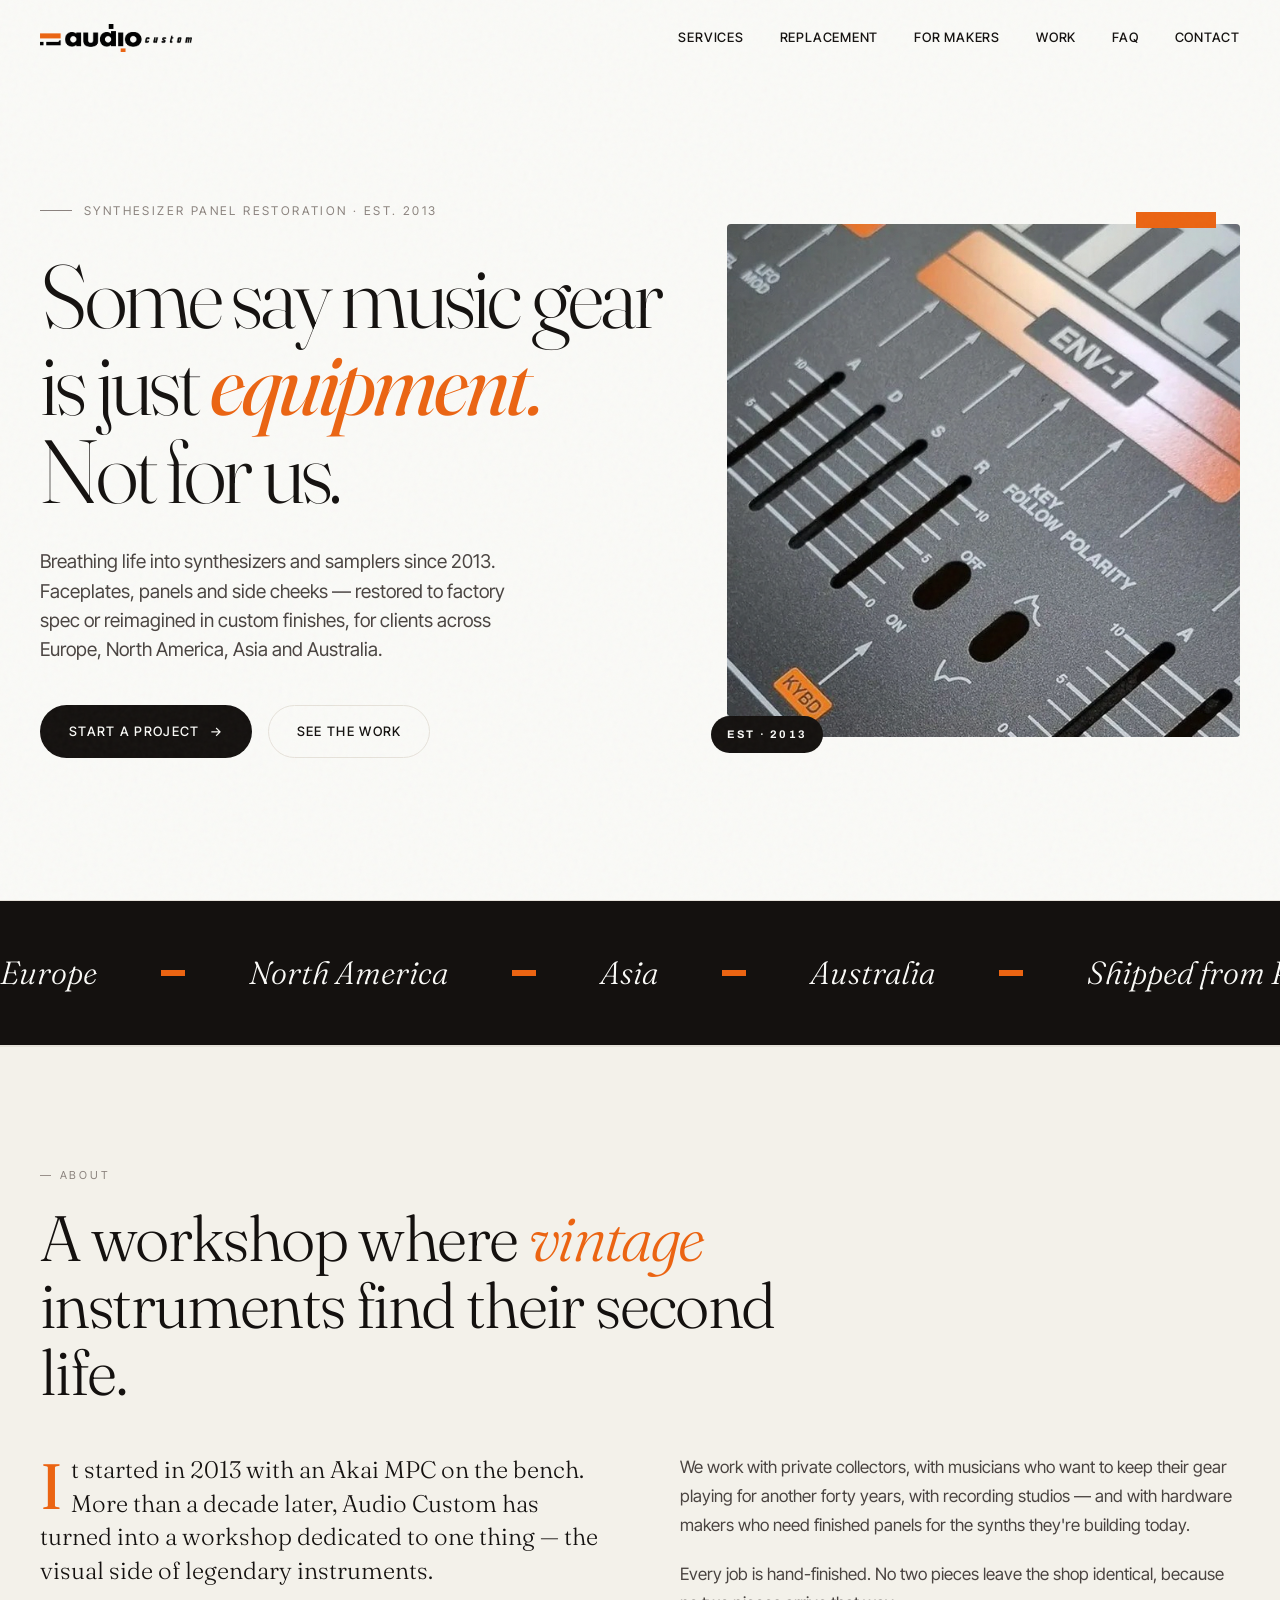
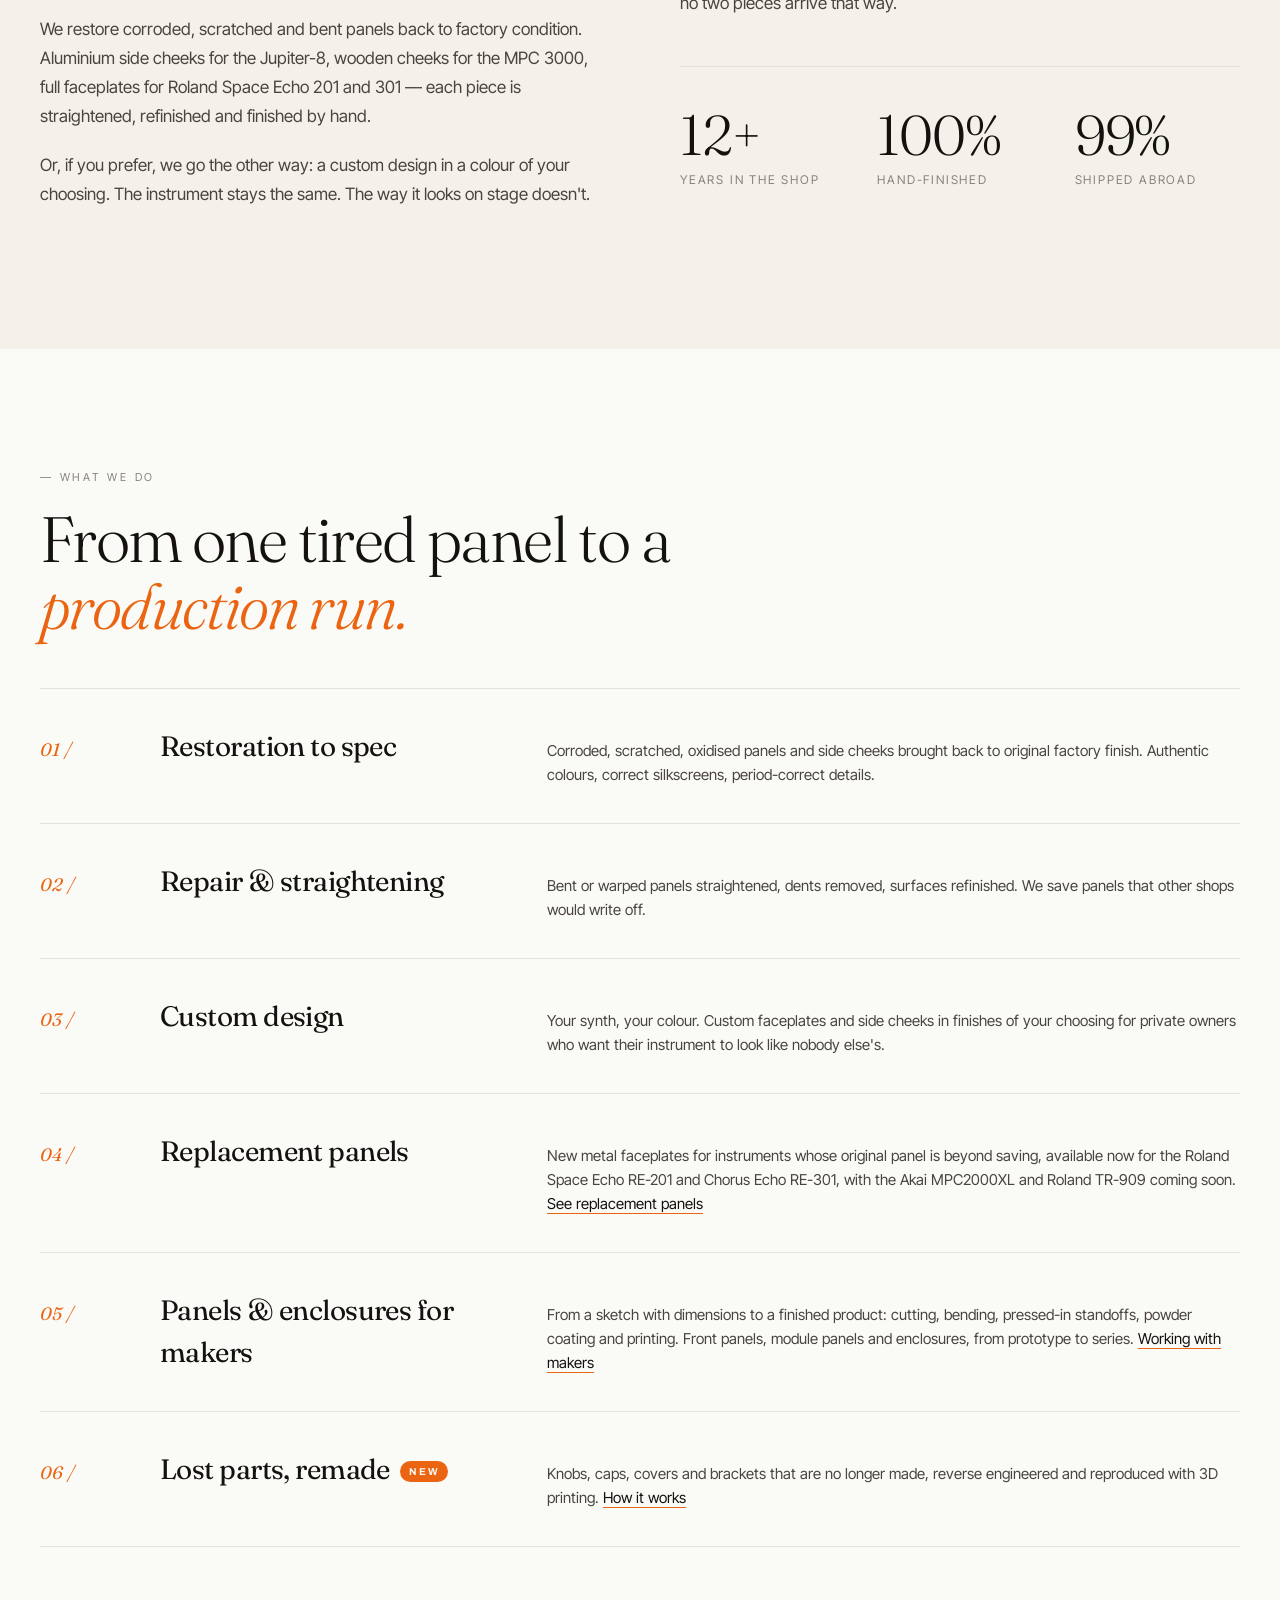
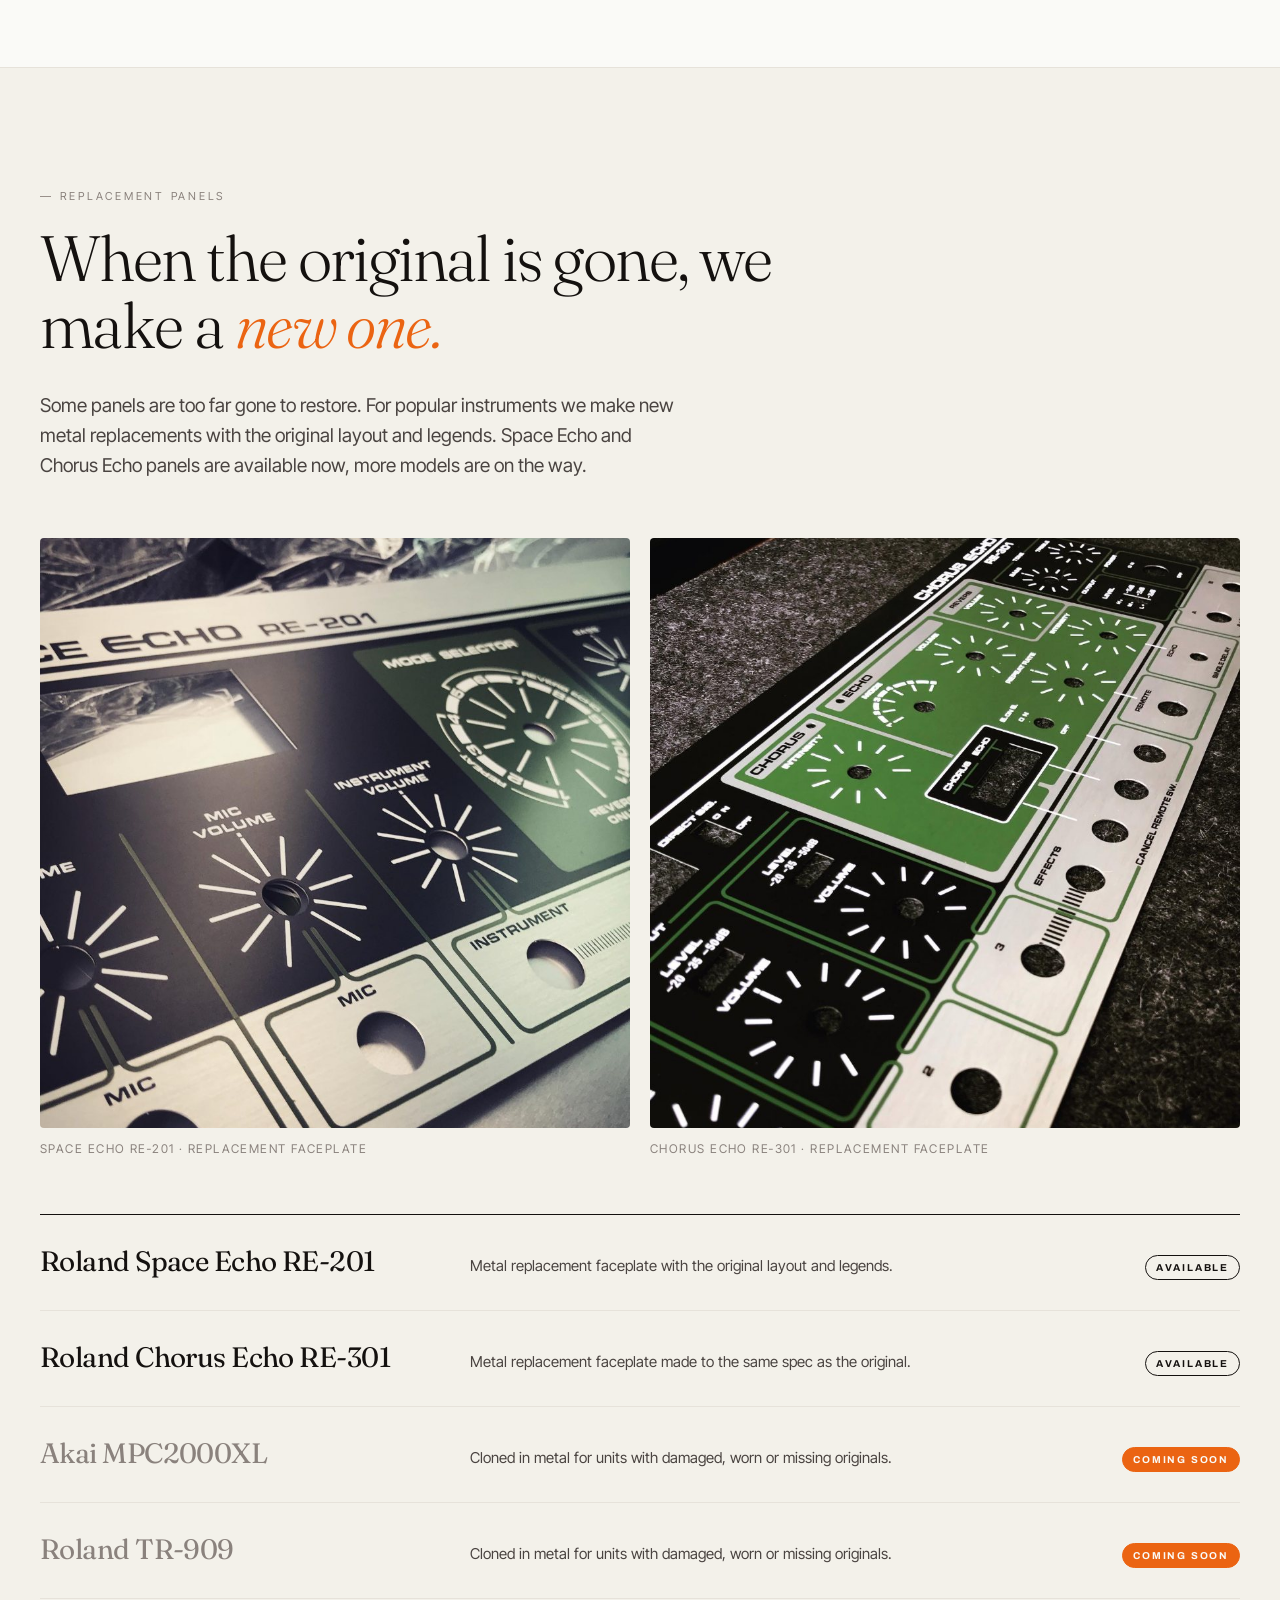
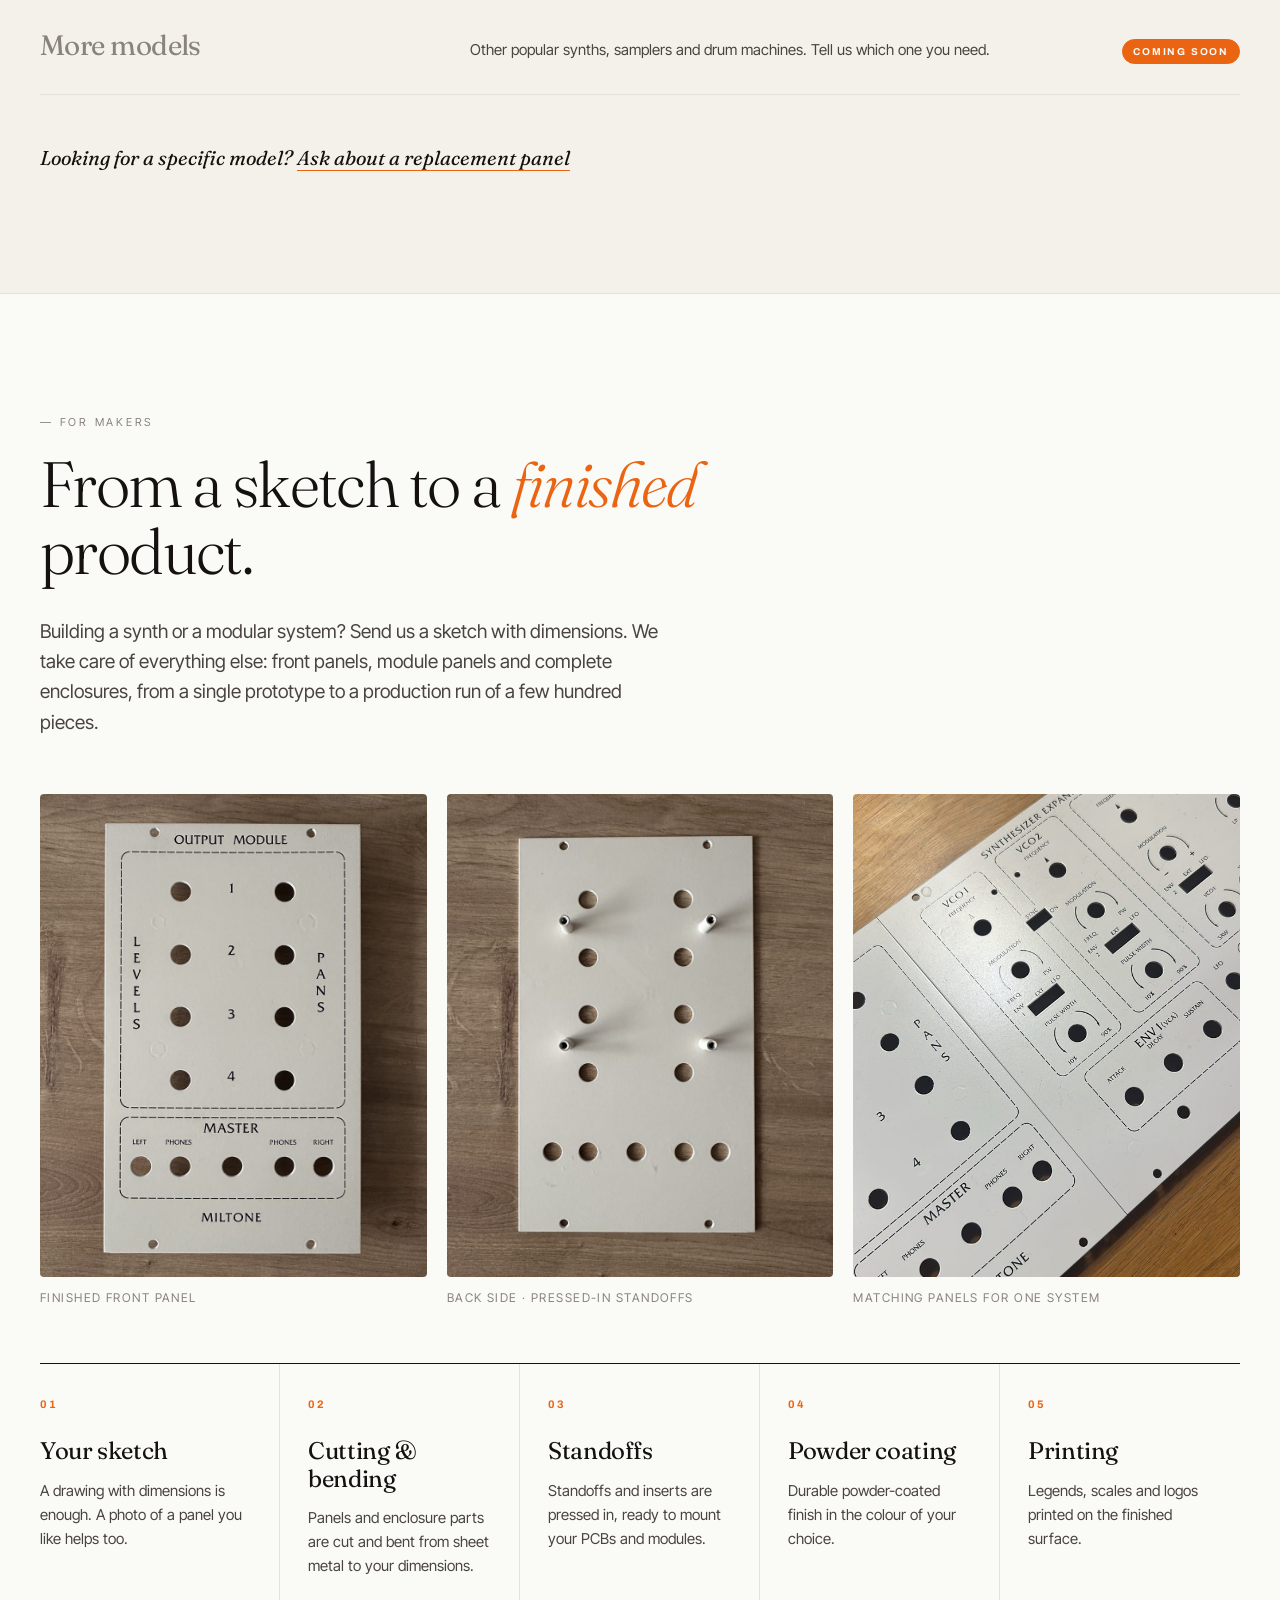
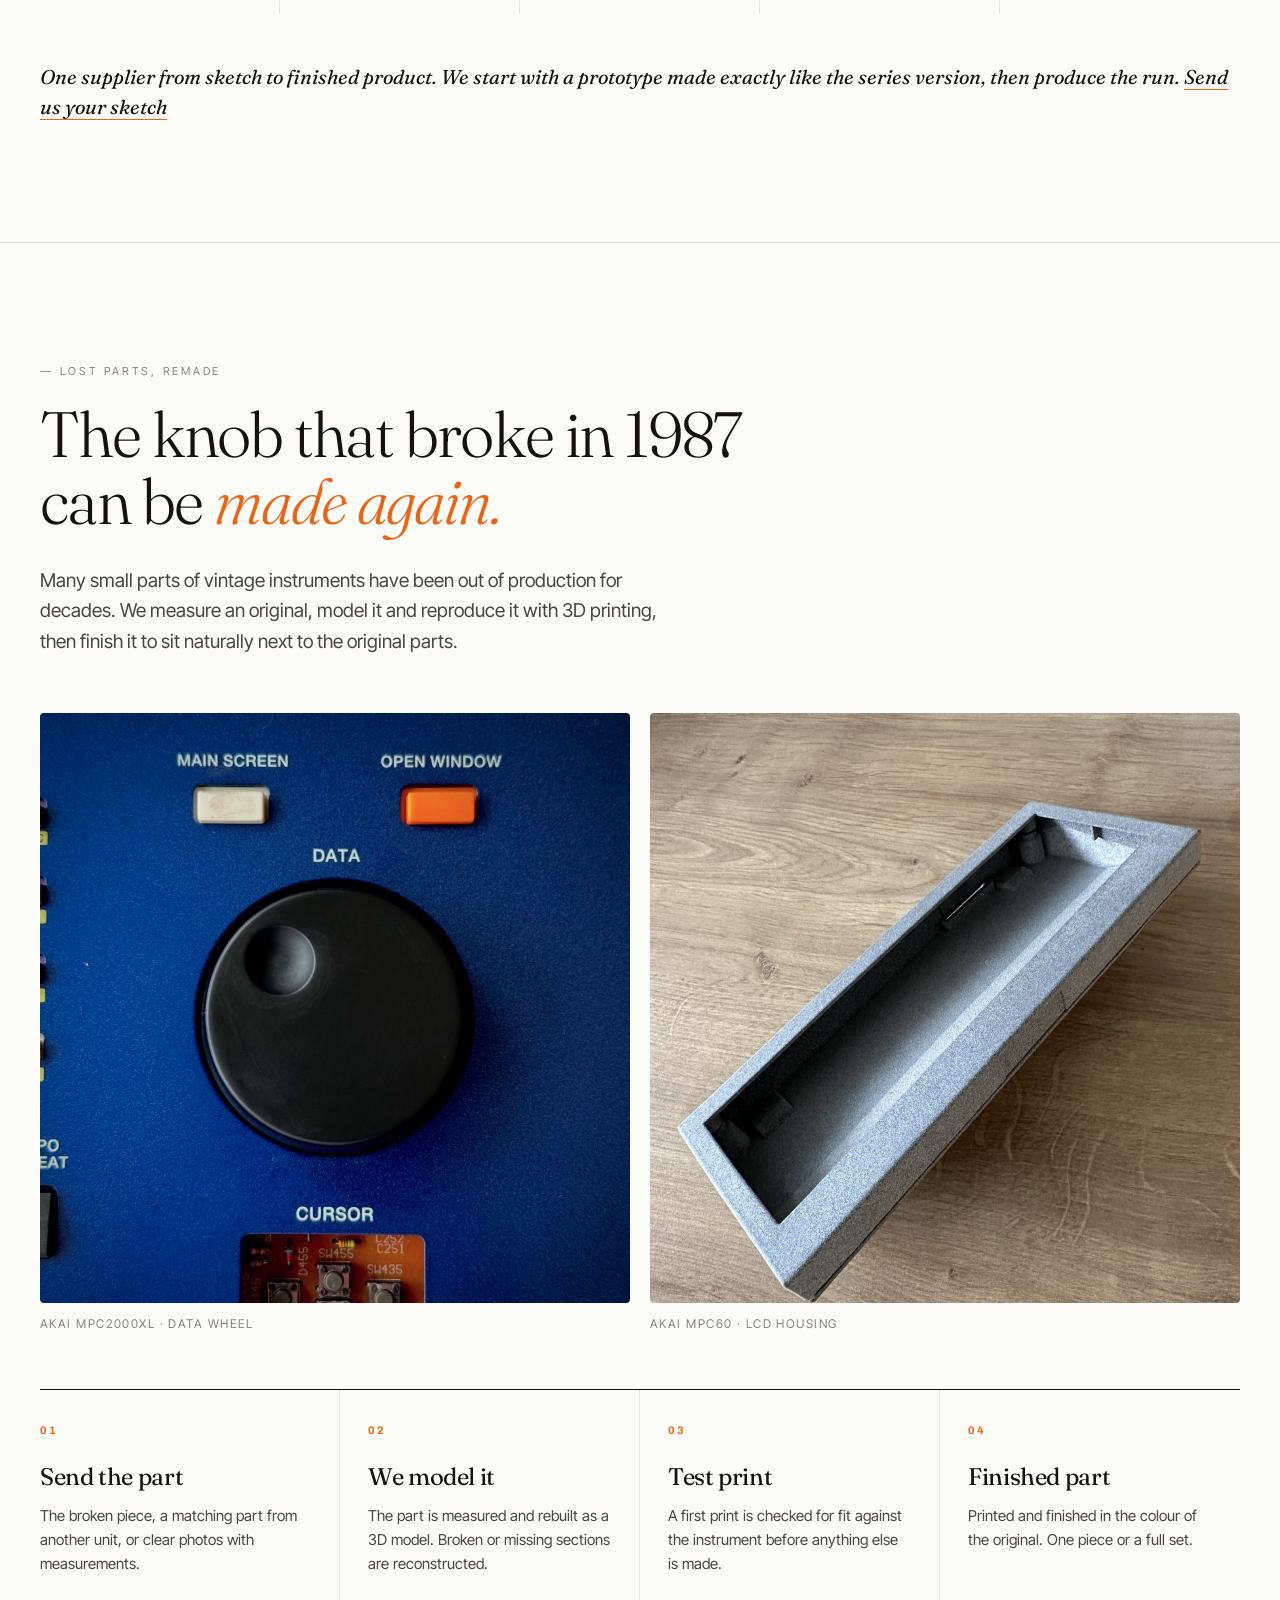
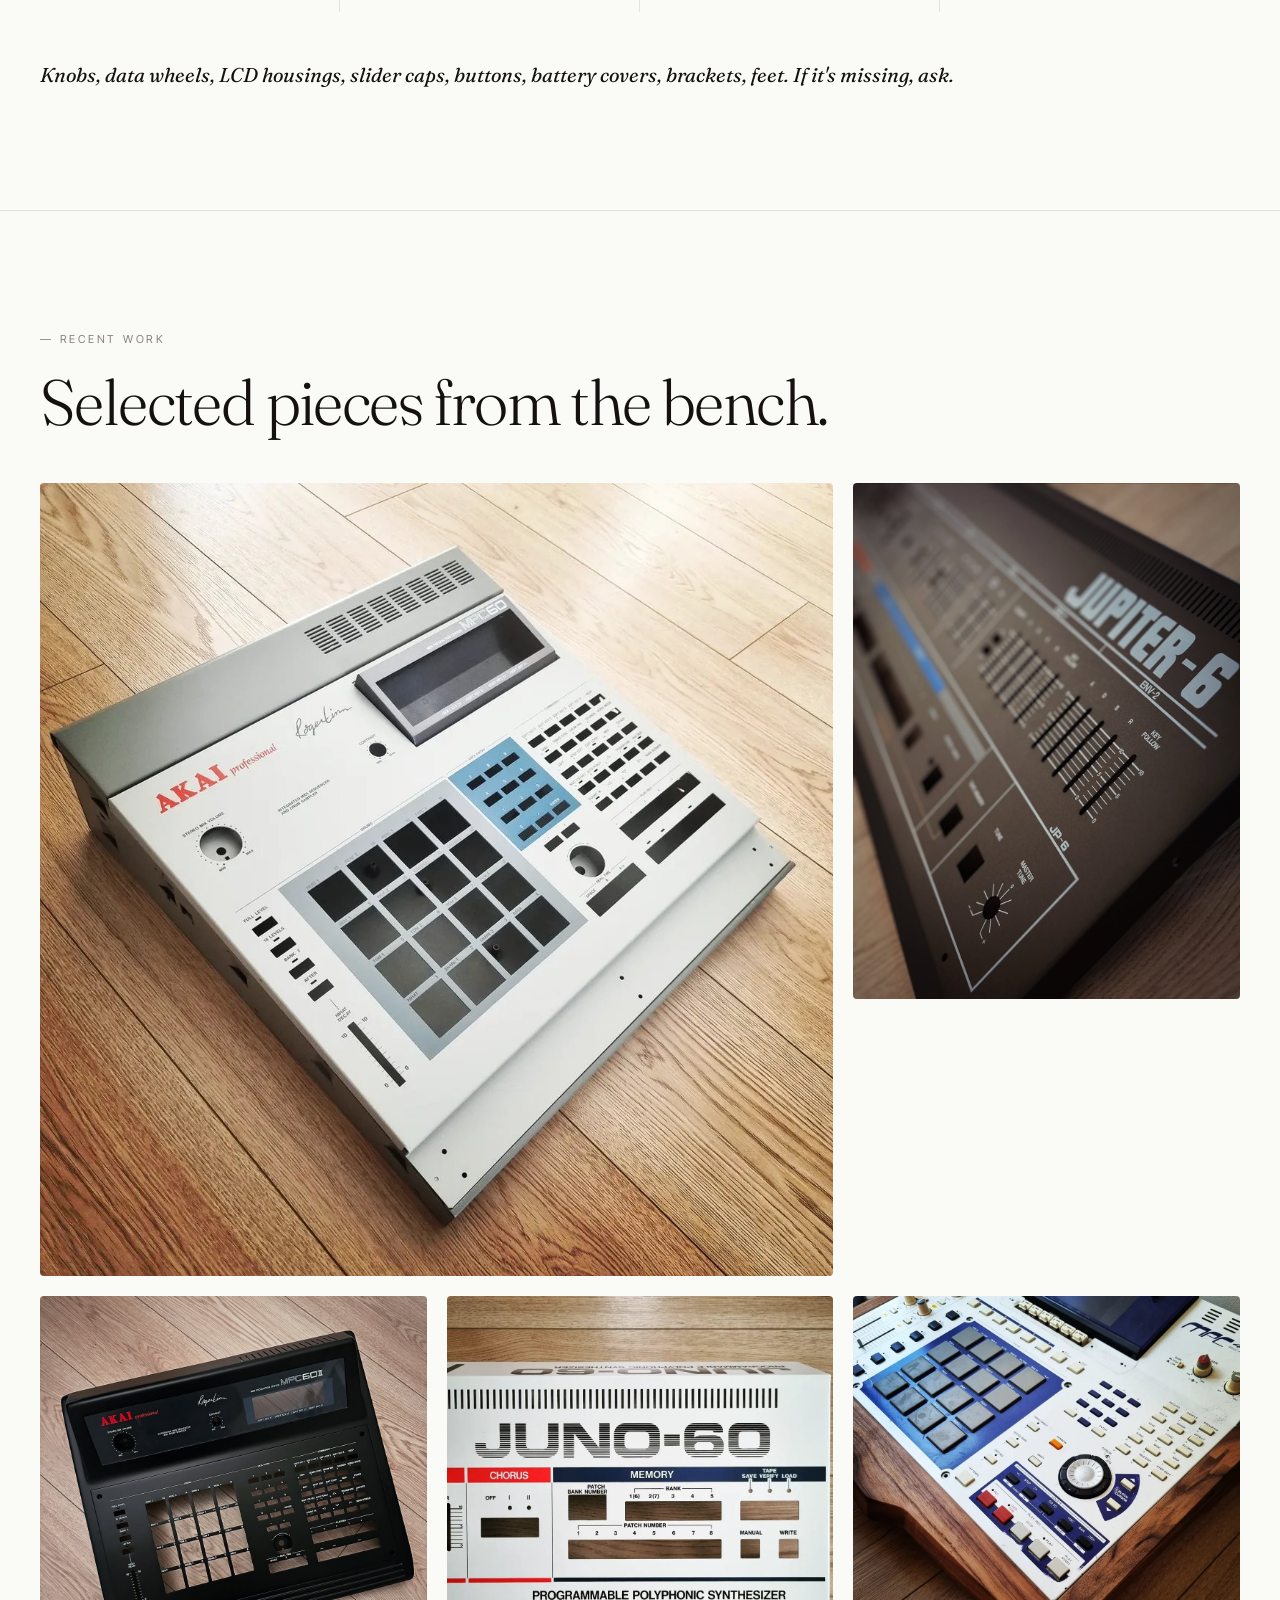
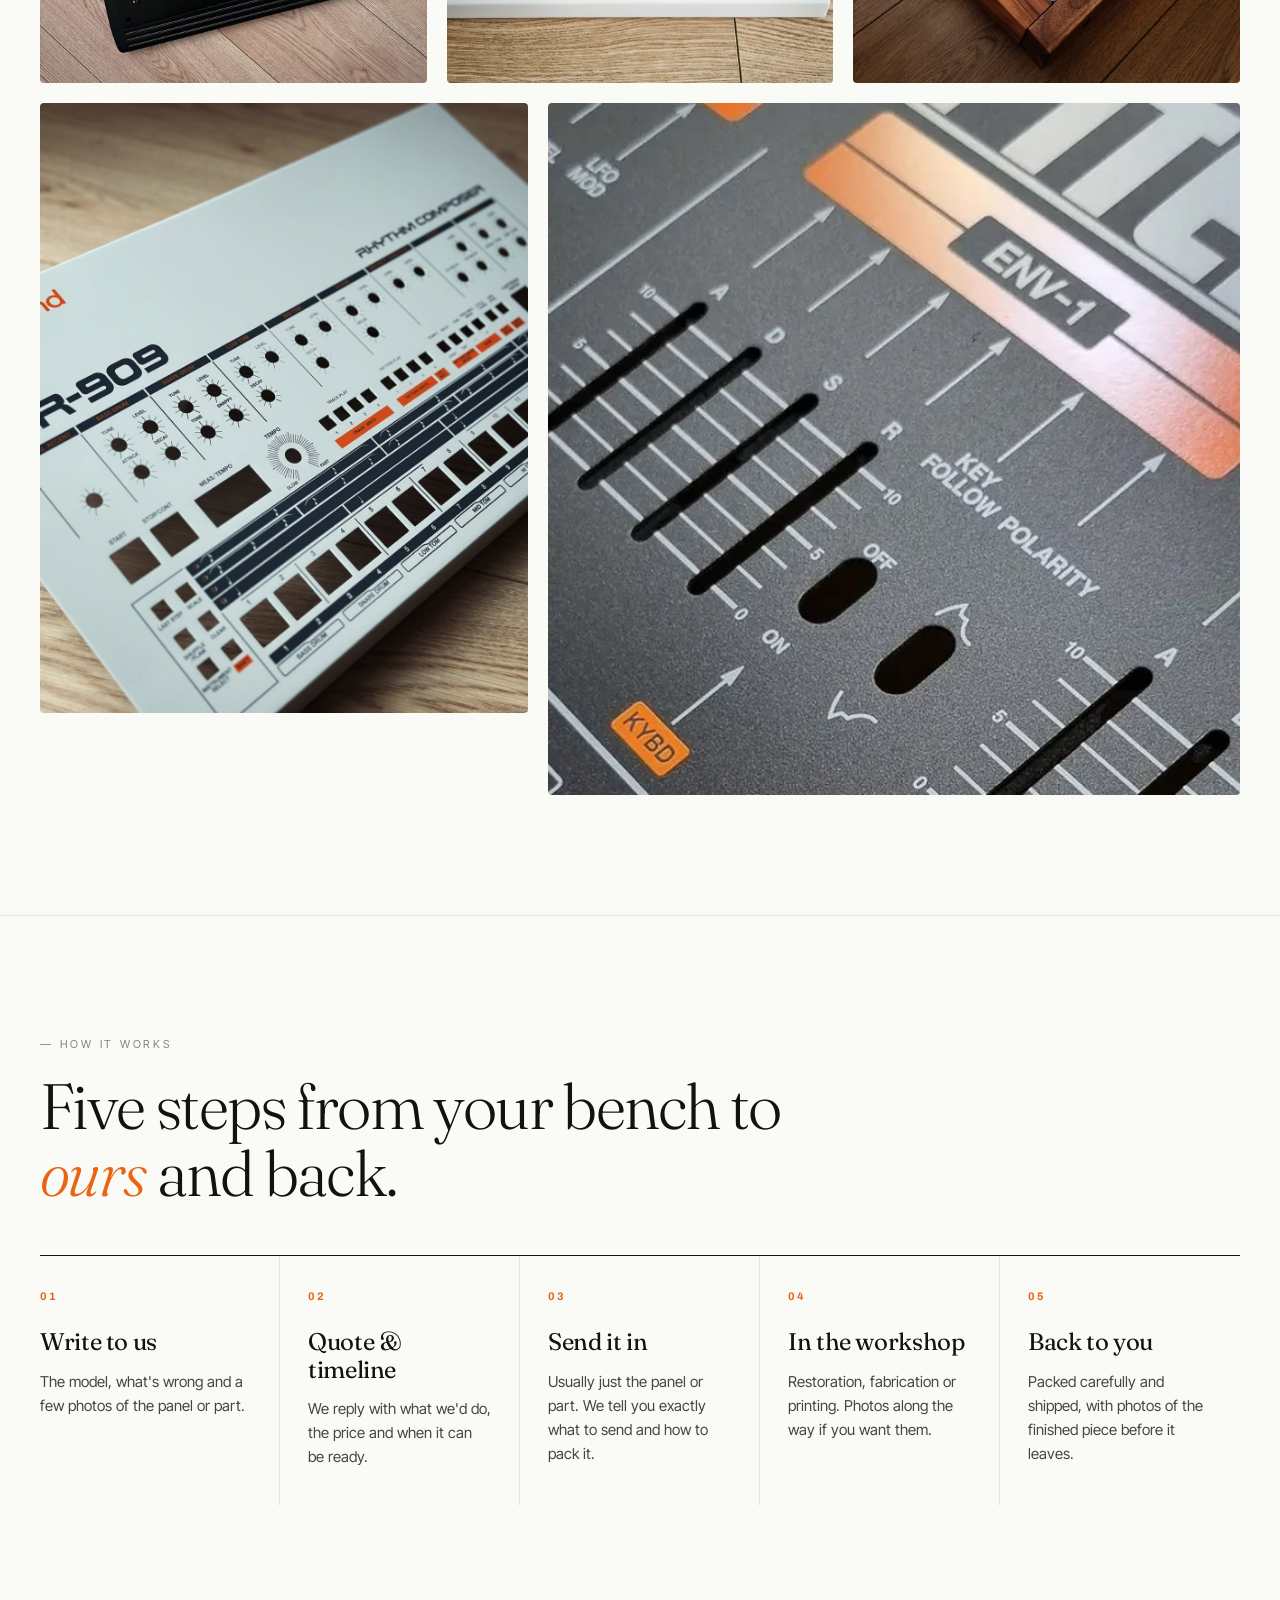
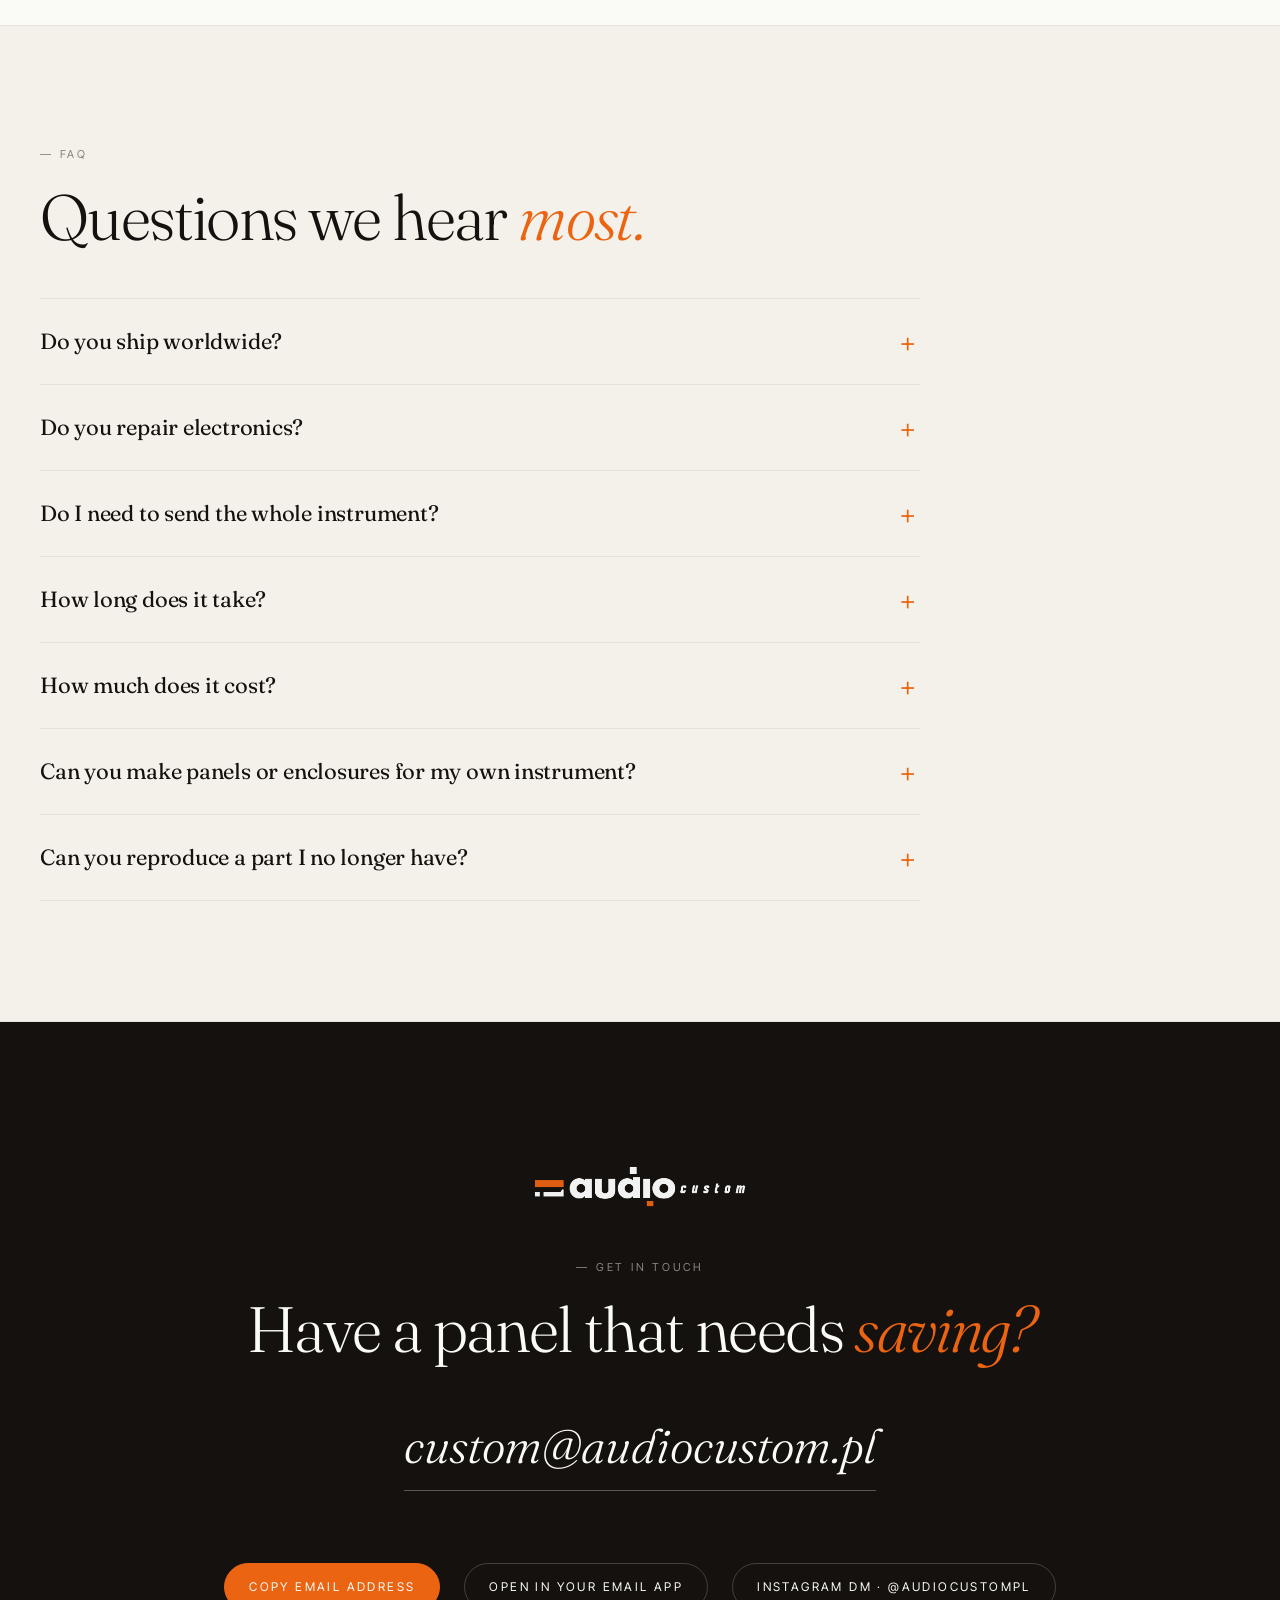
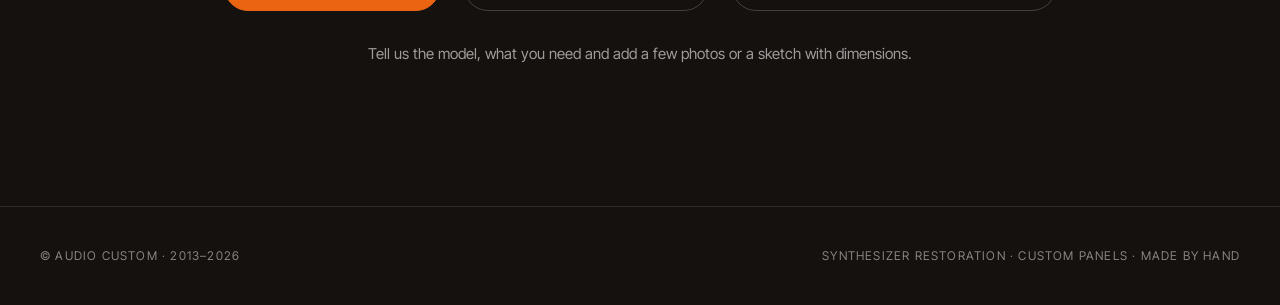
==== commit 8c9e4fdc: "SEO: title, description, OG/Twitter, drop PL hreflang, image sizes, image sitemap Co-Authored-By: Cl" ====
--- a/index.html
+++ b/index.html
@@ -5,38 +5,32 @@
 <meta name="viewport" content="width=device-width, initial-scale=1.0" />
 
 <!-- ============ PRIMARY SEO ============ -->
-<title>Audio Custom — Synthesizer Restoration & Custom Panels | Renowacja syntezatorów</title>
-<meta name="description" content="Synthesizer restoration & custom panels since 2013. Faceplates and side cheeks for Roland Jupiter-8, Juno-60, Akai MPC. Replacement panels for Space Echo RE-201 / Chorus Echo RE-301, panels and enclosures for synth makers, 3D-printed replacement parts. Renowacja paneli syntezatorów." />
-<meta name="keywords" content="synthesizer restoration, synth restoration, custom synthesizer panels, Jupiter-8 panel, Juno-60 panel, MPC restoration, Space Echo, renowacja syntezatorów, panele syntezatorów, blachy do syntezatorów, obudowy do syntezatorów, Space Echo RE-201 panel, Chorus Echo RE-301 panel, synth enclosures, Eurorack panels, 3D printed synth knobs, custom faceplates, vintage synth restoration, Roland panel restoration, Akai MPC panels, synth refinishing" />
+<title>Synth Panel Restoration &amp; Replacement Panels | Audio Custom</title>
+<meta name="description" content="Synth panel restoration since 2013. Replacement panels for Space Echo RE-201 &amp; Chorus Echo RE-301, custom panels and enclosures for makers. Ships worldwide." />
+<meta name="keywords" content="synthesizer restoration, synth panel restoration, vintage synth restoration, replacement synth panels, Space Echo RE-201 panel, Chorus Echo RE-301 panel, MPC2000XL panel, TR-909 panel, custom synthesizer panels, synth enclosures, Eurorack panels, front panels for synth makers, powder coated panels, 3D printed synth knobs, Akai MPC restoration, Roland Jupiter-8 panel, Juno-60 panel" />
 <meta name="author" content="Audio Custom" />
 <meta name="robots" content="index, follow, max-image-preview:large" />
-<meta name="googlebot" content="index, follow" />
 
 <!-- Canonical -->
 <link rel="canonical" href="https://audiocustom.pl/" />
 
-<!-- Language alternates - same page serves both audiences -->
-<link rel="alternate" hreflang="en" href="https://audiocustom.pl/" />
-<link rel="alternate" hreflang="pl" href="https://audiocustom.pl/" />
-<link rel="alternate" hreflang="x-default" href="https://audiocustom.pl/" />
 
 <!-- ============ OPEN GRAPH (Facebook, LinkedIn, etc.) ============ -->
 <meta property="og:type" content="website" />
 <meta property="og:url" content="https://audiocustom.pl/" />
-<meta property="og:title" content="Audio Custom — Synthesizer Restoration & Custom Panels" />
-<meta property="og:description" content="Breathing life into synthesizers and samplers since 2013. Restoration and custom panels for Jupiter-8, Juno-60, MPC, Space Echo and more." />
+<meta property="og:title" content="Audio Custom · Synth Panel Restoration, Replacement Panels &amp; Enclosures" />
+<meta property="og:description" content="Restoration, replacement panels and custom enclosures for synthesizers and samplers. From a sketch to a finished product. Since 2013, shipped worldwide." />
 <meta property="og:image" content="https://audiocustom.pl/og-image.jpg" />
 <meta property="og:image:width" content="1200" />
 <meta property="og:image:height" content="630" />
 <meta property="og:image:alt" content="Restored Roland Jupiter-8 panel by Audio Custom" />
 <meta property="og:site_name" content="Audio Custom" />
 <meta property="og:locale" content="en_US" />
-<meta property="og:locale:alternate" content="pl_PL" />
 
 <!-- ============ TWITTER CARD ============ -->
 <meta name="twitter:card" content="summary_large_image" />
-<meta name="twitter:title" content="Audio Custom — Synthesizer Restoration & Custom Panels" />
-<meta name="twitter:description" content="Breathing life into synthesizers and samplers since 2013. Faceplates and side cheeks restored or custom-built." />
+<meta name="twitter:title" content="Audio Custom · Synth Panel Restoration, Replacement Panels &amp; Enclosures" />
+<meta name="twitter:description" content="Restoration, replacement panels and custom enclosures for synthesizers and samplers. From a sketch to a finished product. Since 2013, shipped worldwide." />
 <meta name="twitter:image" content="https://audiocustom.pl/og-image.jpg" />
 
 <!-- ============ FAVICONS ============ -->
@@ -237,7 +231,7 @@
     overflow-x: hidden;
   }
 
-  img { max-width: 100%; display: block; }
+  img { max-width: 100%; height: auto; display: block; }
 
   a { color: inherit; text-decoration: none; }
 
@@ -947,7 +941,7 @@
 <body>
 
 <nav id="nav">
-  <a href="#" class="logo" aria-label="Audio Custom — synthesizer restoration"><img src="logo.png" alt="Audio Custom logo — synthesizer restoration & custom panels" /></a>
+  <a href="#" class="logo" aria-label="Audio Custom — synthesizer restoration"><img src="logo.png" alt="Audio Custom logo — synthesizer restoration & custom panels" width="1662" height="306" /></a>
   <div class="nav-links">
     <a href="#services">Services</a>
     <a href="#replacement">Replacement</a>
@@ -961,7 +955,7 @@
 <!-- ============ HERO ============ -->
 <header class="hero">
   <div class="hero-text">
-    <div class="eyebrow">Synthesizer Restoration · Est. 2013</div>
+    <div class="eyebrow">Synthesizer panel restoration · Est. 2013</div>
     <h1>Some say music gear is just <em>equipment.</em><br/>Not for us.</h1>
     <p class="lead">Breathing life into synthesizers and samplers since 2013. Faceplates, panels and side cheeks — restored to factory spec or reimagined in custom finishes, for clients across Europe, North America, Asia and Australia.</p>
     <div class="cta-row">
@@ -971,7 +965,7 @@
   </div>
 
   <div class="hero-image">
-    <img src="hero.jpg" alt="Restored Jupiter-8 panel detail" />
+    <img src="hero.jpg" alt="Restored Roland Jupiter-8 panel detail" fetchpriority="high" width="1200" height="630" />
   </div>
 </header>
 
@@ -1108,15 +1102,15 @@
 
   <div class="photo-row cols-3">
     <figure>
-      <img src="makers-output-front.jpg" alt="Powder-coated and printed front panel for a synthesizer output module" loading="lazy" />
+      <img src="makers-output-front.jpg" alt="Powder-coated and printed front panel for a synthesizer output module" loading="lazy" width="900" height="1200" />
       <figcaption>Finished front panel</figcaption>
     </figure>
     <figure>
-      <img src="makers-output-back.jpg" alt="Back of the same panel with pressed-in standoffs" loading="lazy" />
+      <img src="makers-output-back.jpg" alt="Back of the same panel with pressed-in standoffs" loading="lazy" width="900" height="1200" />
       <figcaption>Back side · pressed-in standoffs</figcaption>
     </figure>
     <figure>
-      <img src="makers-expander.jpg" alt="Matching set of printed module panels for a synthesizer system" loading="lazy" />
+      <img src="makers-expander.jpg" alt="Matching set of printed module panels for a synthesizer system" loading="lazy" width="675" height="1200" />
       <figcaption>Matching panels for one system</figcaption>
     </figure>
   </div>
@@ -1159,11 +1153,11 @@
 
   <div class="photo-row cols-2">
     <figure>
-      <img src="parts-data-knob.jpg" alt="3D-printed replacement data wheel on an Akai MPC2000XL panel" loading="lazy" />
+      <img src="parts-data-knob.jpg" alt="3D-printed replacement data wheel on an Akai MPC2000XL panel" loading="lazy" width="892" height="902" />
       <figcaption>Akai MPC2000XL · data wheel</figcaption>
     </figure>
     <figure>
-      <img src="parts-mpc60-lcd-housing.jpg" alt="3D-printed LCD housing for an Akai MPC60" loading="lazy" />
+      <img src="parts-mpc60-lcd-housing.jpg" alt="3D-printed LCD housing for an Akai MPC60" loading="lazy" width="900" height="1200" />
       <figcaption>Akai MPC60 · LCD housing</figcaption>
     </figure>
   </div>
@@ -1200,25 +1194,25 @@
 
   <div class="gallery-grid">
     <div class="g-item g-1">
-      <img src="work-1.jpg" alt="Restored Akai MPC60 silver panel" loading="lazy" />
+      <img src="work-1.jpg" alt="Restored Akai MPC60 silver panel" loading="lazy" width="1080" height="1080" />
     </div>
     <div class="g-item g-2">
-      <img src="work-2.jpg" alt="Roland Jupiter-6 panel close-up" loading="lazy" />
+      <img src="work-2.jpg" alt="Roland Jupiter-6 panel close-up" loading="lazy" width="1080" height="1439" />
     </div>
     <div class="g-item g-3">
-      <img src="work-3.jpg" alt="Akai MPC60II black panel restored" loading="lazy" />
+      <img src="work-3.jpg" alt="Akai MPC60II black panel restored" loading="lazy" width="1080" height="1080" />
     </div>
     <div class="g-item g-4">
-      <img src="work-4.jpg" alt="Roland Juno-60 white panel" loading="lazy" />
+      <img src="work-4.jpg" alt="Roland Juno-60 white panel" loading="lazy" width="1080" height="1080" />
     </div>
     <div class="g-item g-5">
-      <img src="work-5.jpg" alt="Akai MPC with custom wooden side cheeks" loading="lazy" />
+      <img src="work-5.jpg" alt="Akai MPC with custom wooden side cheeks" loading="lazy" width="1080" height="1080" />
     </div>
     <div class="g-item g-6">
-      <img src="work-6.jpg" alt="Roland TR-909 panel detail" loading="lazy" />
+      <img src="work-6.jpg" alt="Roland TR-909 panel detail" loading="lazy" width="1080" height="1350" />
     </div>
     <div class="g-item g-7">
-      <img src="hero.jpg" alt="Roland Jupiter-8 panel with custom orange detail" loading="lazy" />
+      <img src="hero.jpg" alt="Roland Jupiter-8 panel with custom orange detail" loading="lazy" width="1200" height="630" />
     </div>
   </div>
 </section>
@@ -1294,7 +1288,7 @@
 
 <!-- ============ CONTACT ============ -->
 <section class="contact" id="contact">
-  <div class="contact-logo"><img src="logo-light.png" alt="Audio Custom" /></div>
+  <div class="contact-logo"><img src="logo-light.png" alt="Audio Custom" width="1739" height="385" /></div>
   <div class="section-label">— Get in touch</div>
   <h2>Have a panel that needs <em>saving?</em></h2>
   <a class="contact-email" href="mailto:custom@audiocustom.pl?subject=Project%20inquiry%20—%20Audio%20Custom">custom@audiocustom.pl</a>
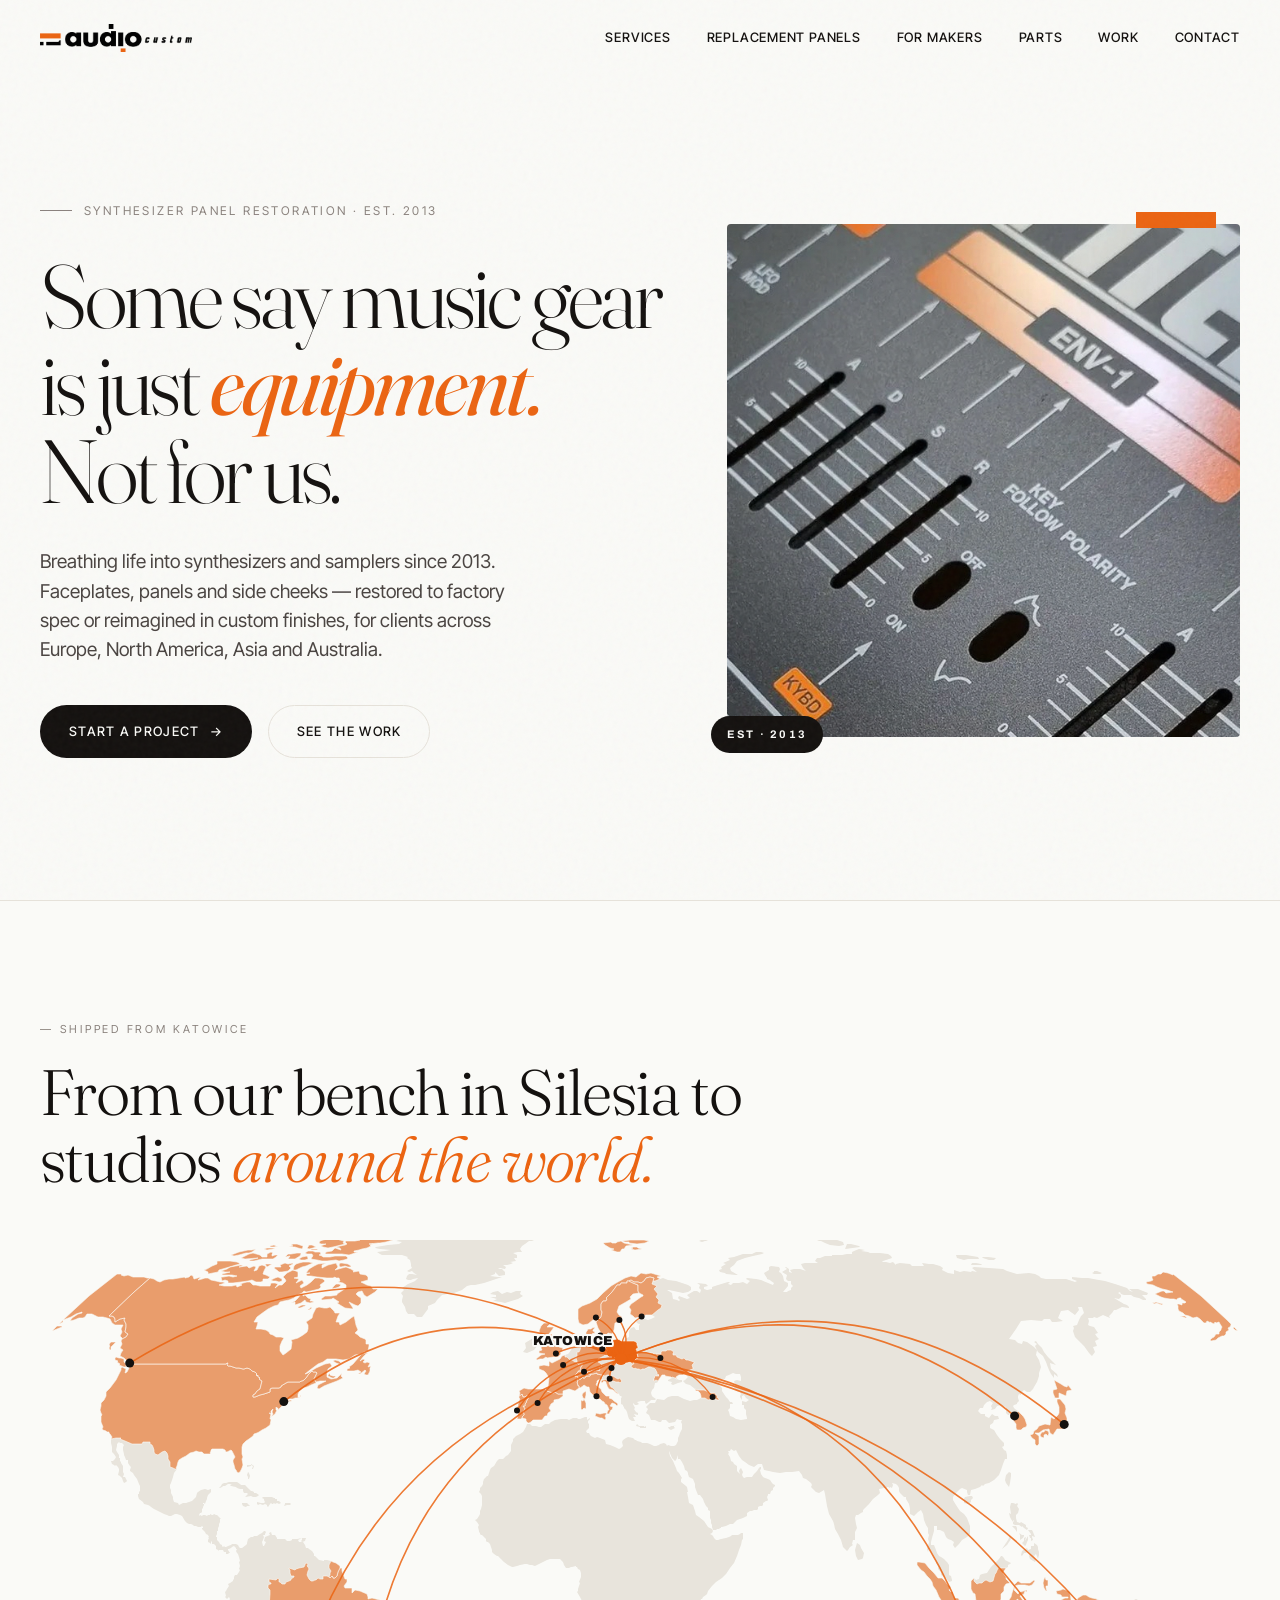
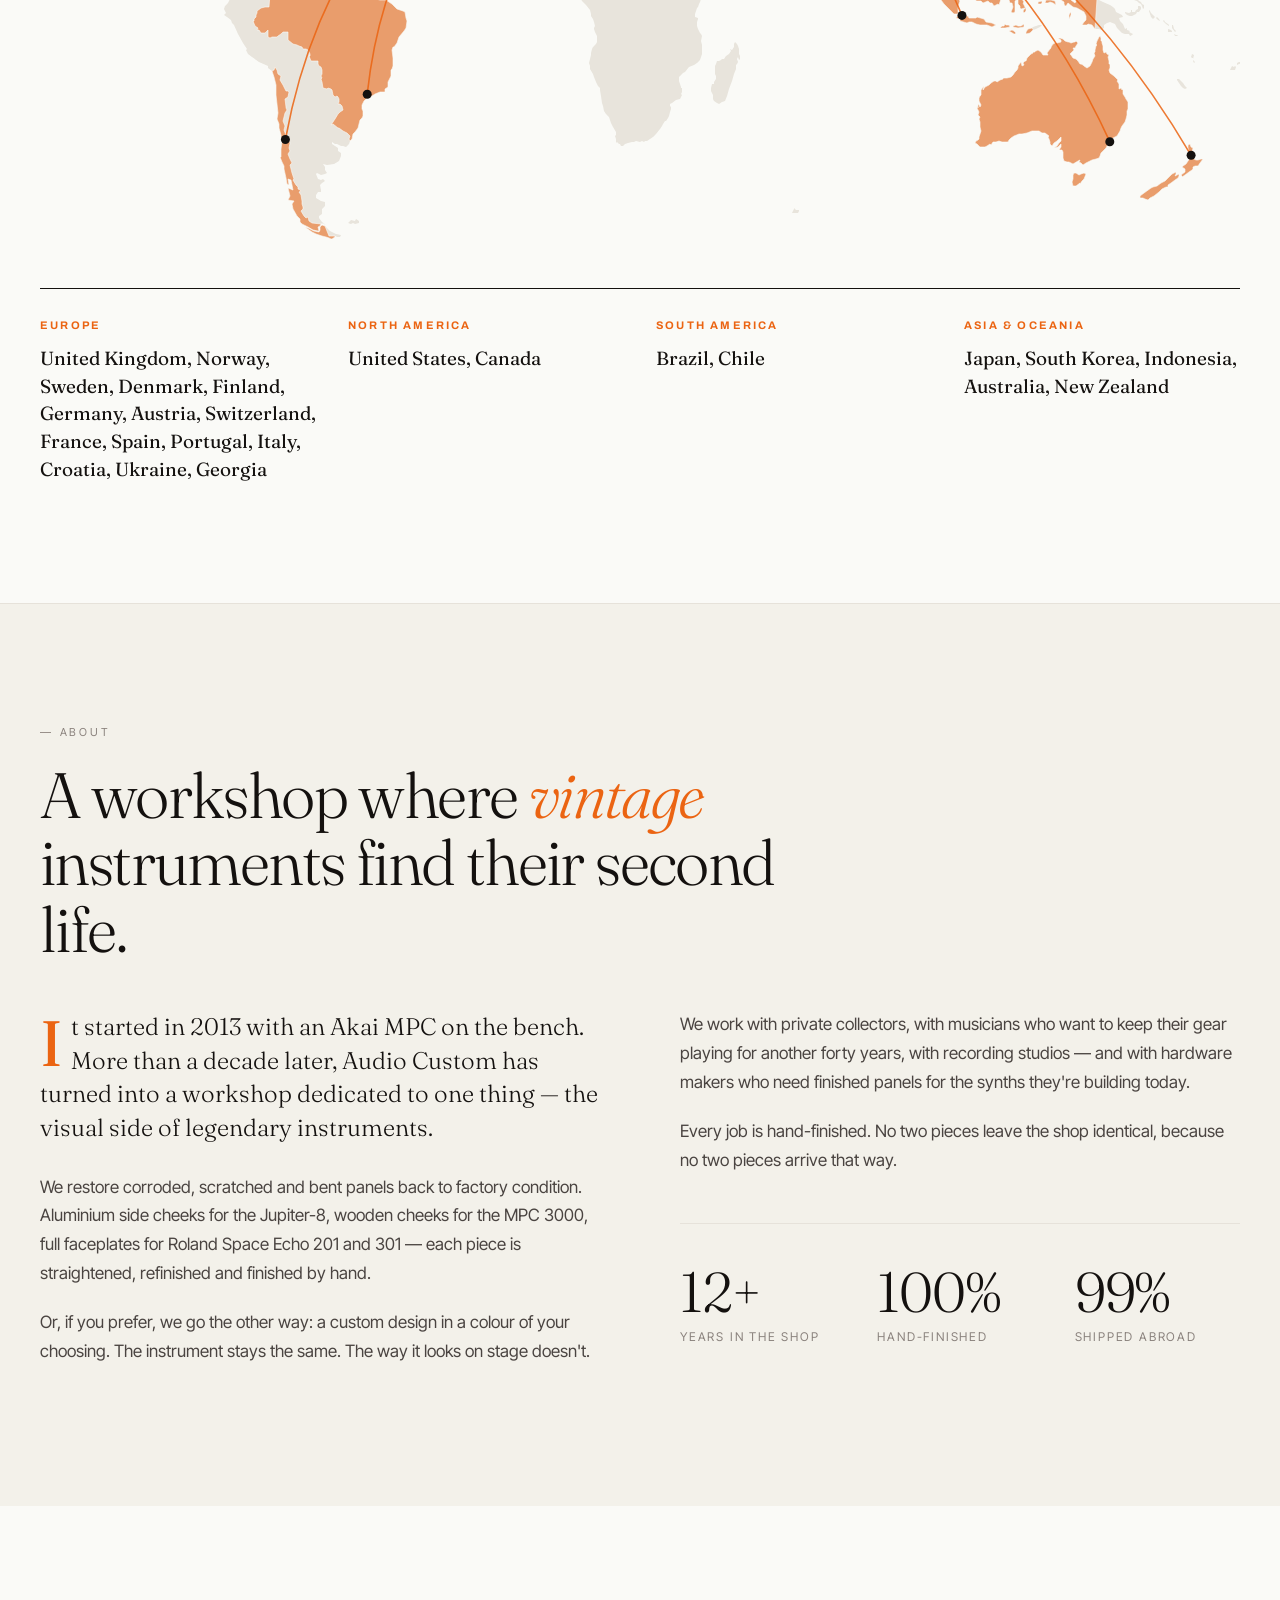
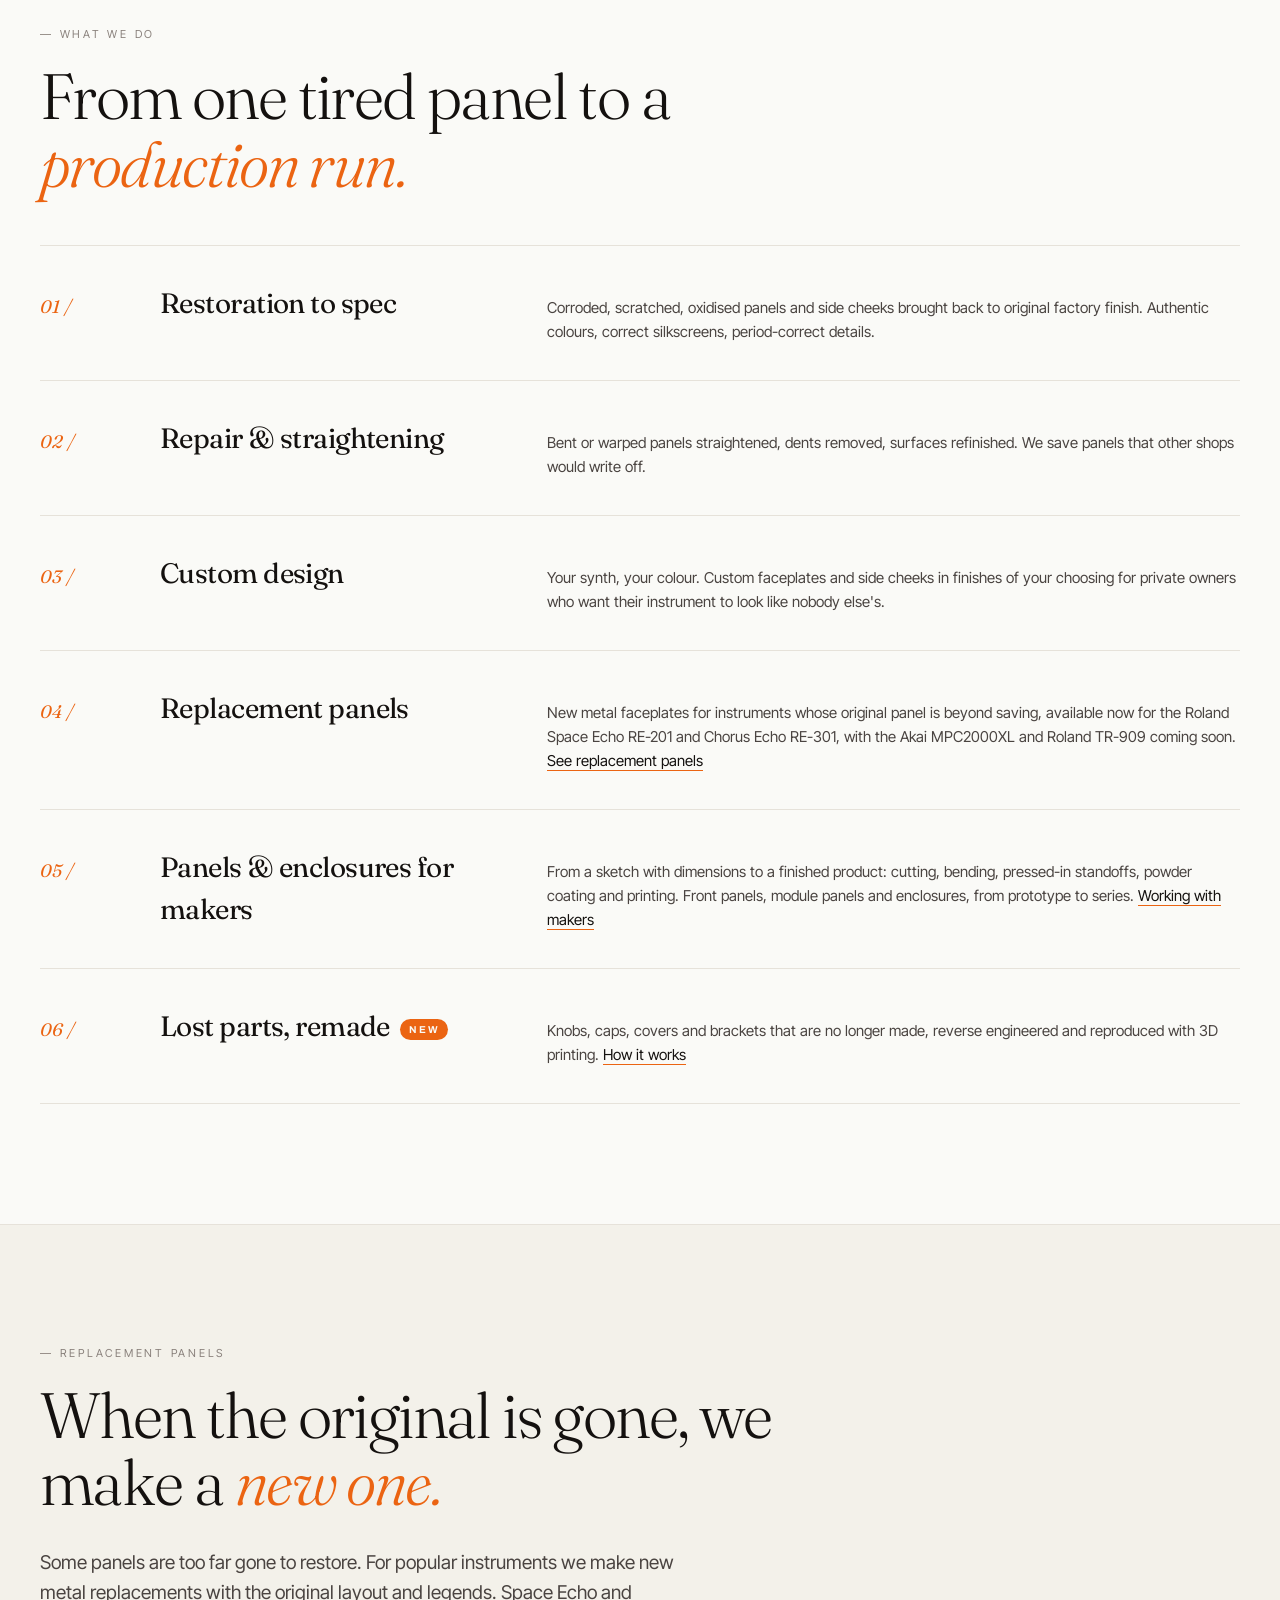
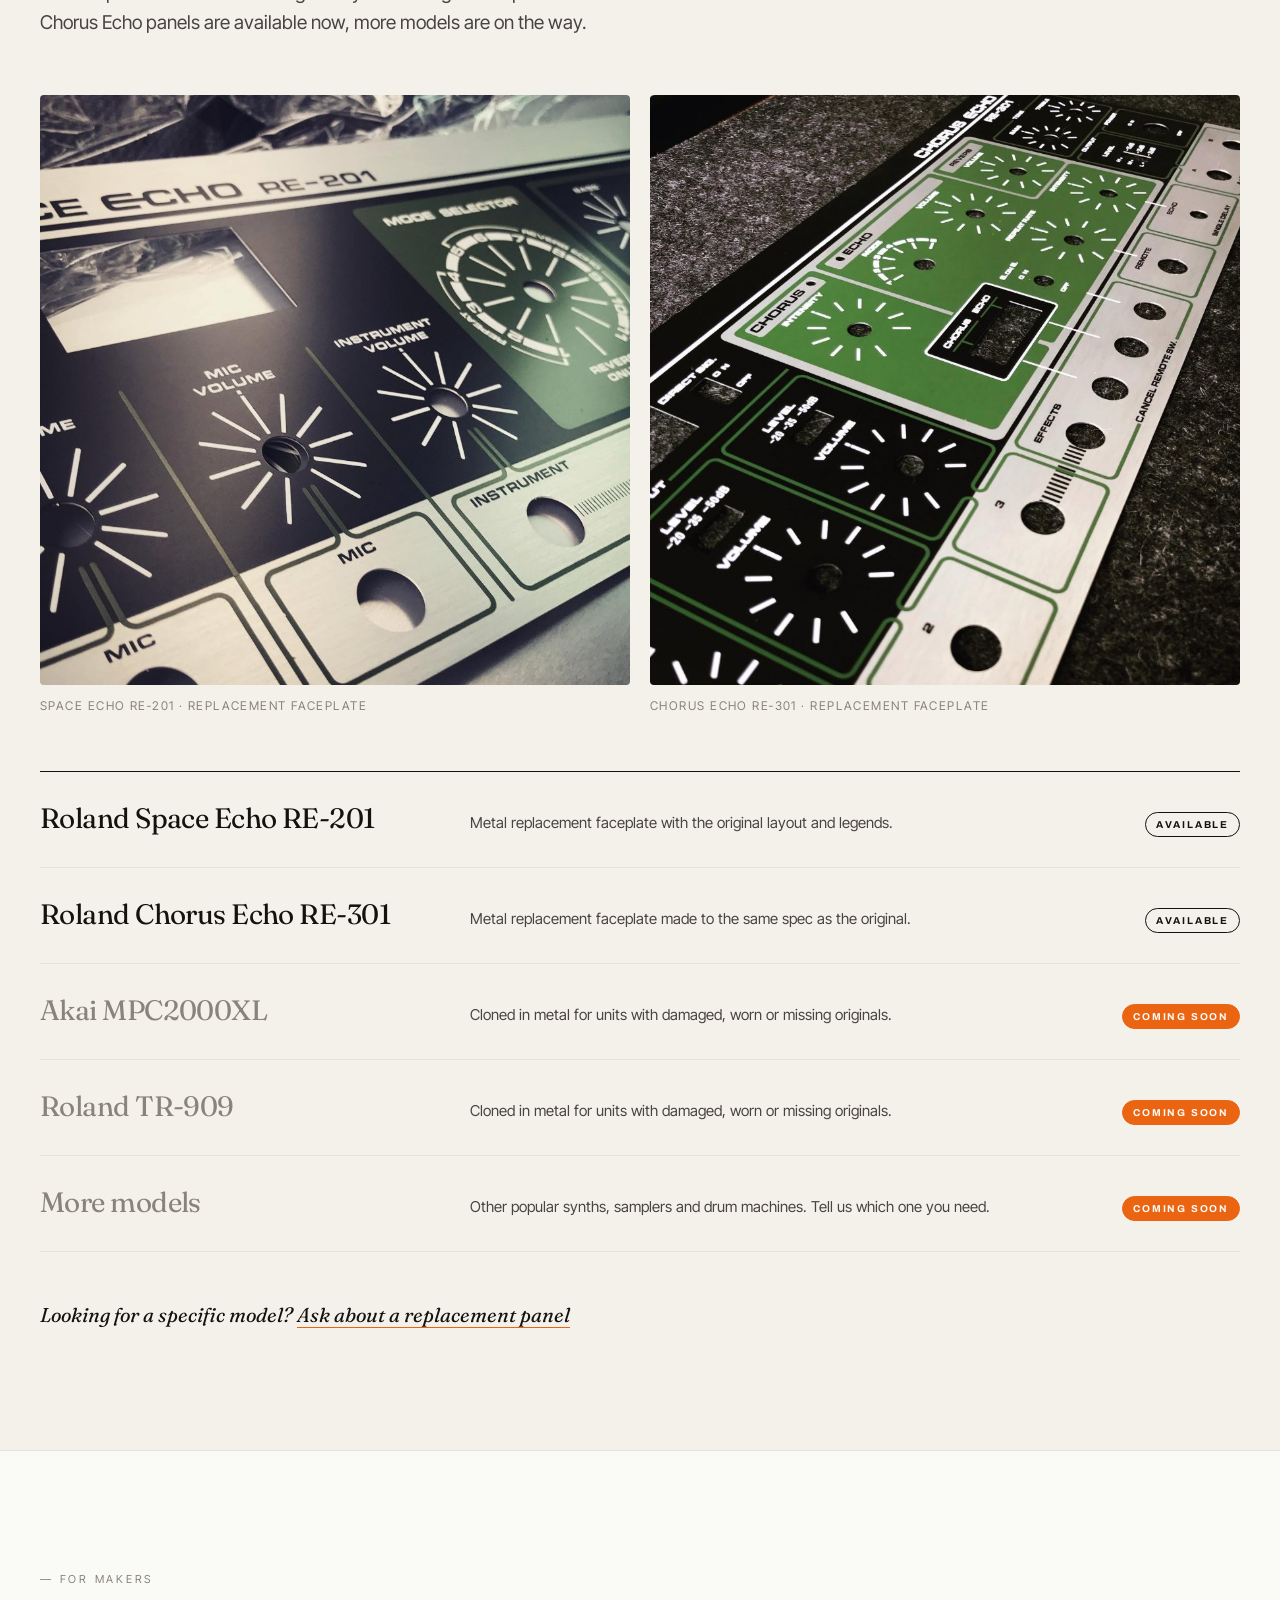
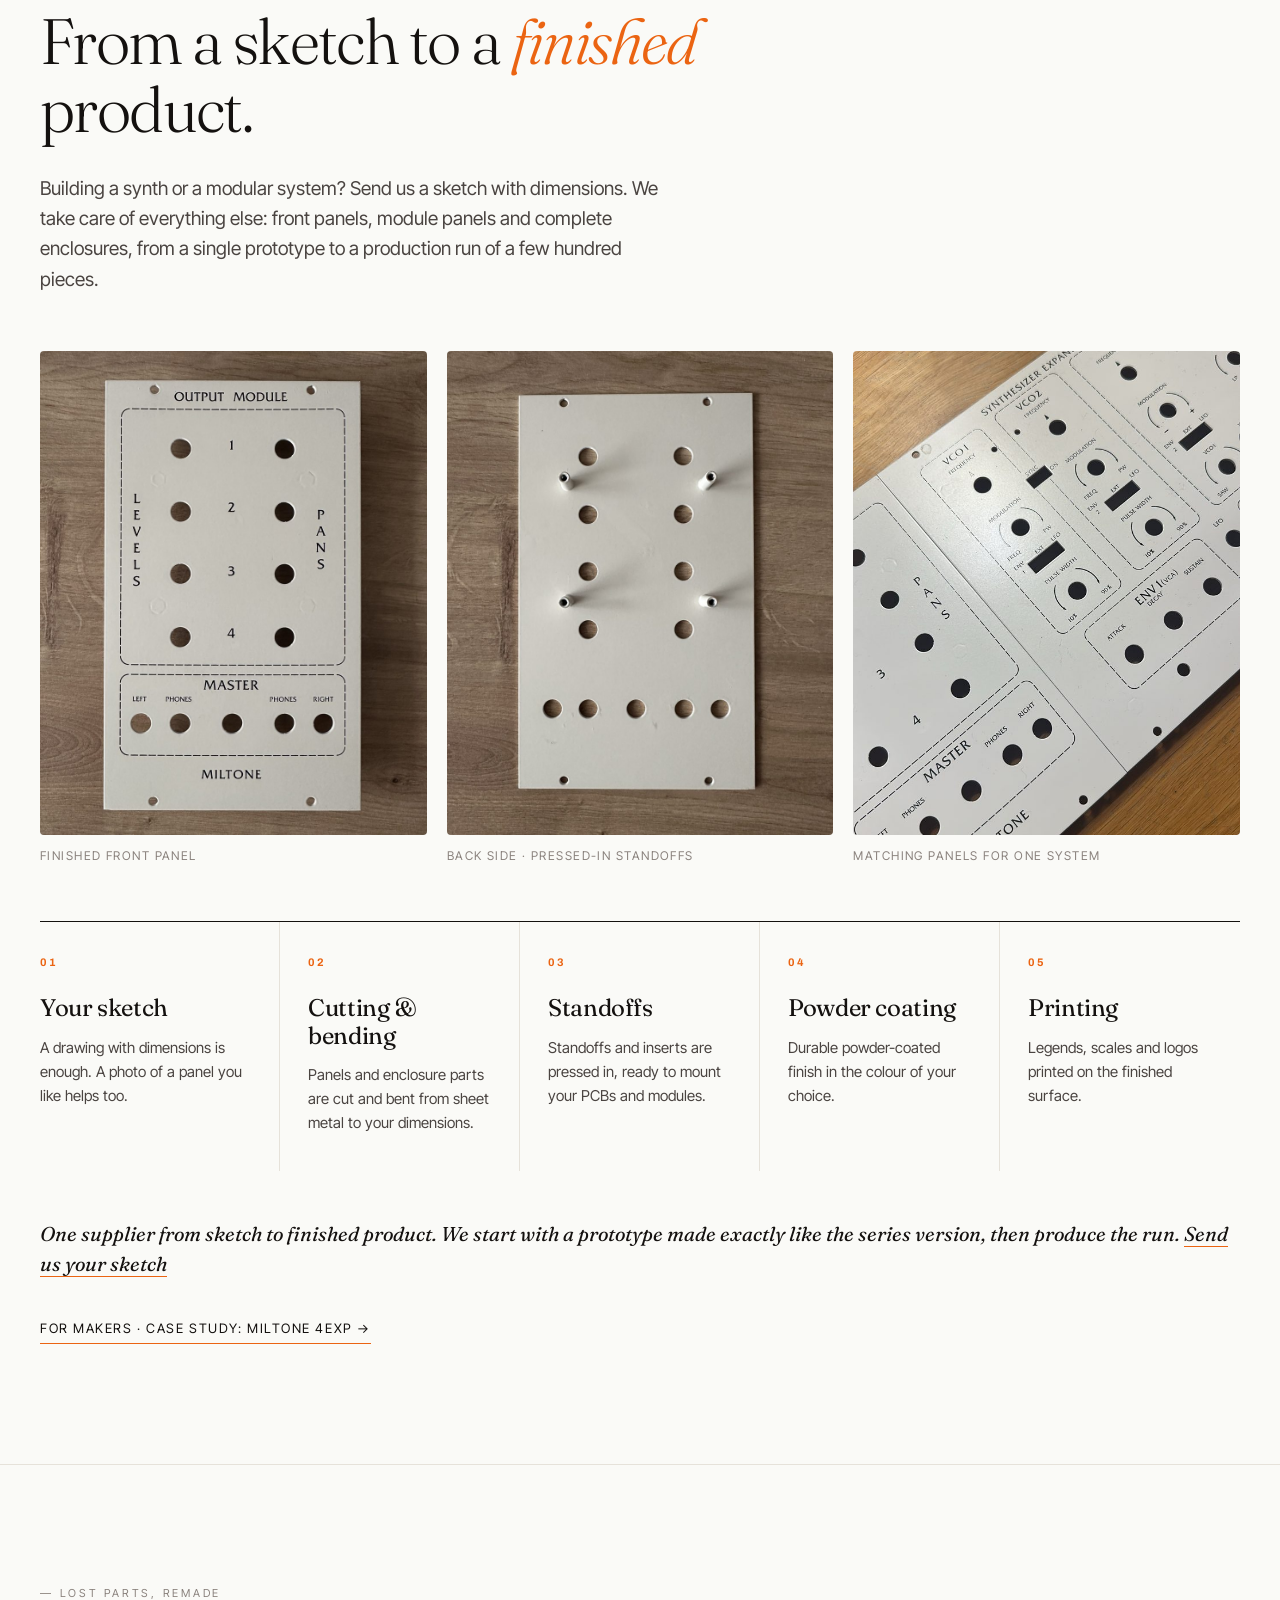
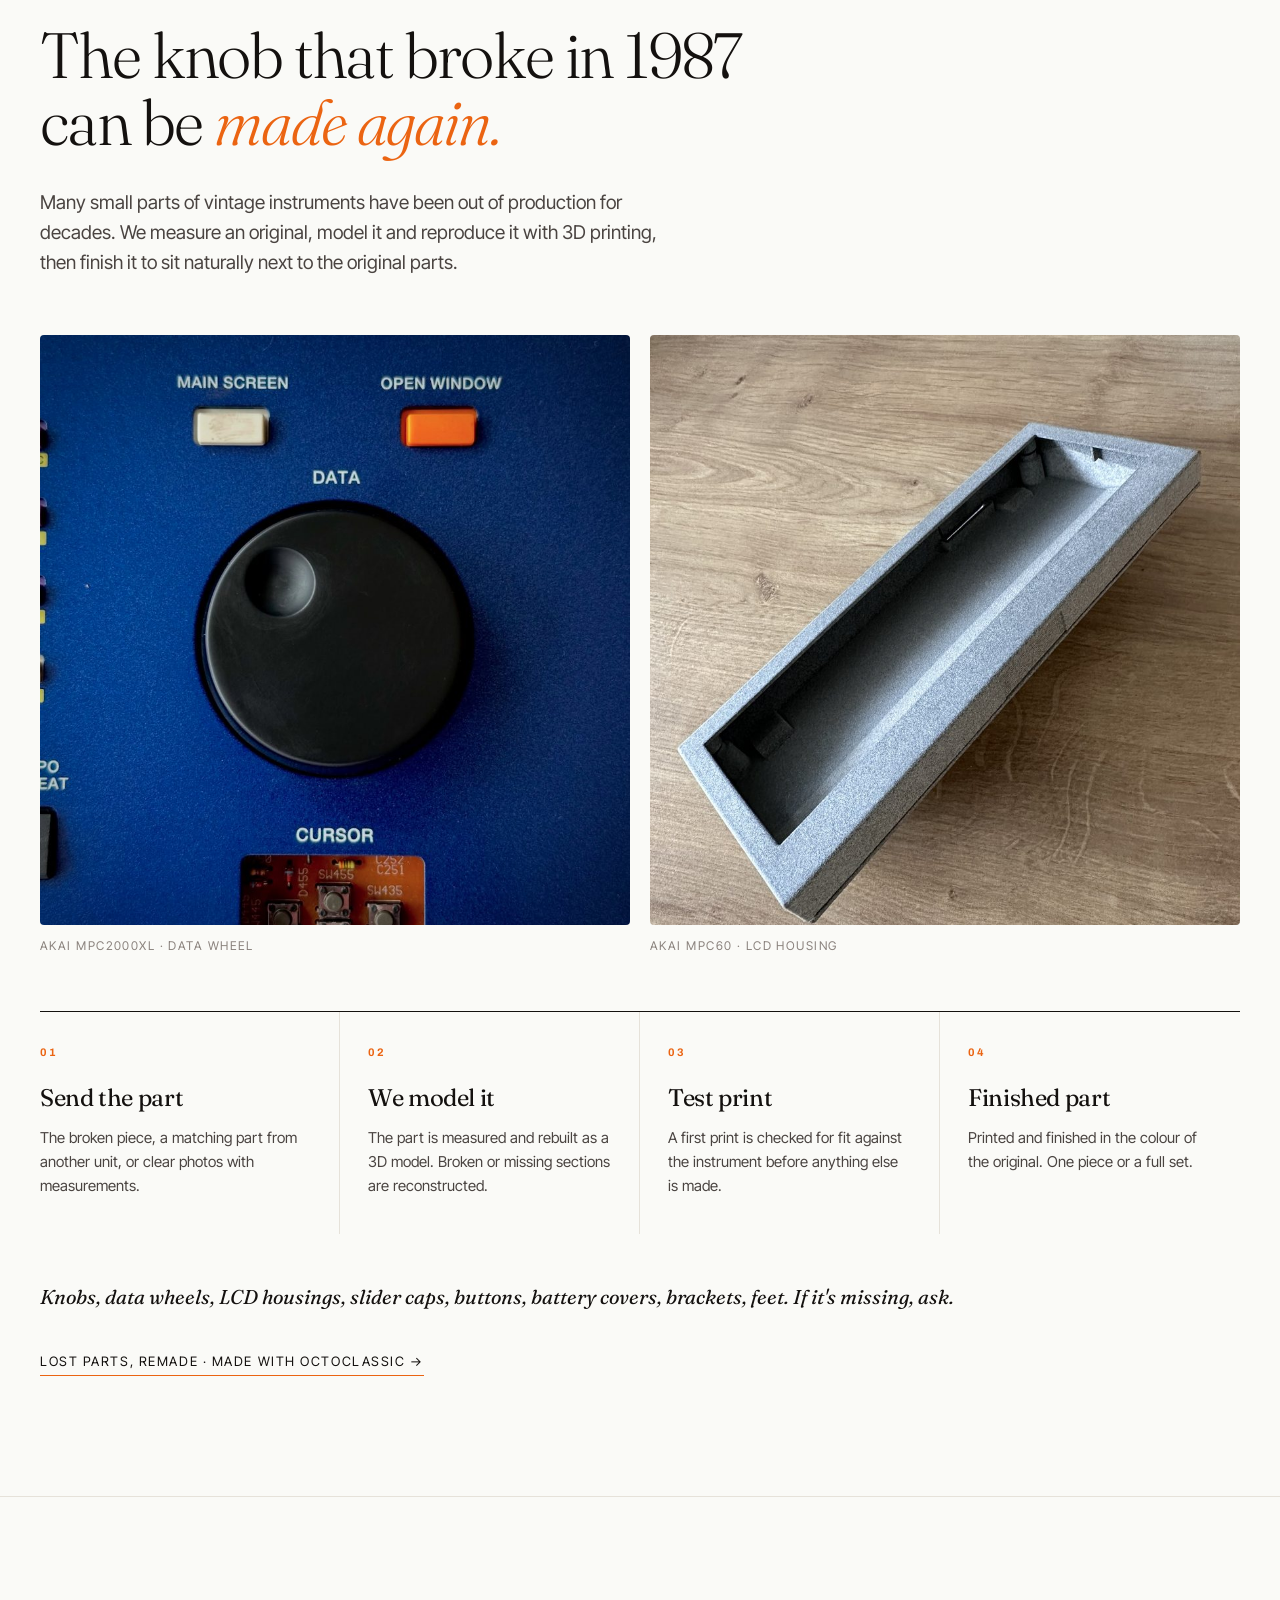
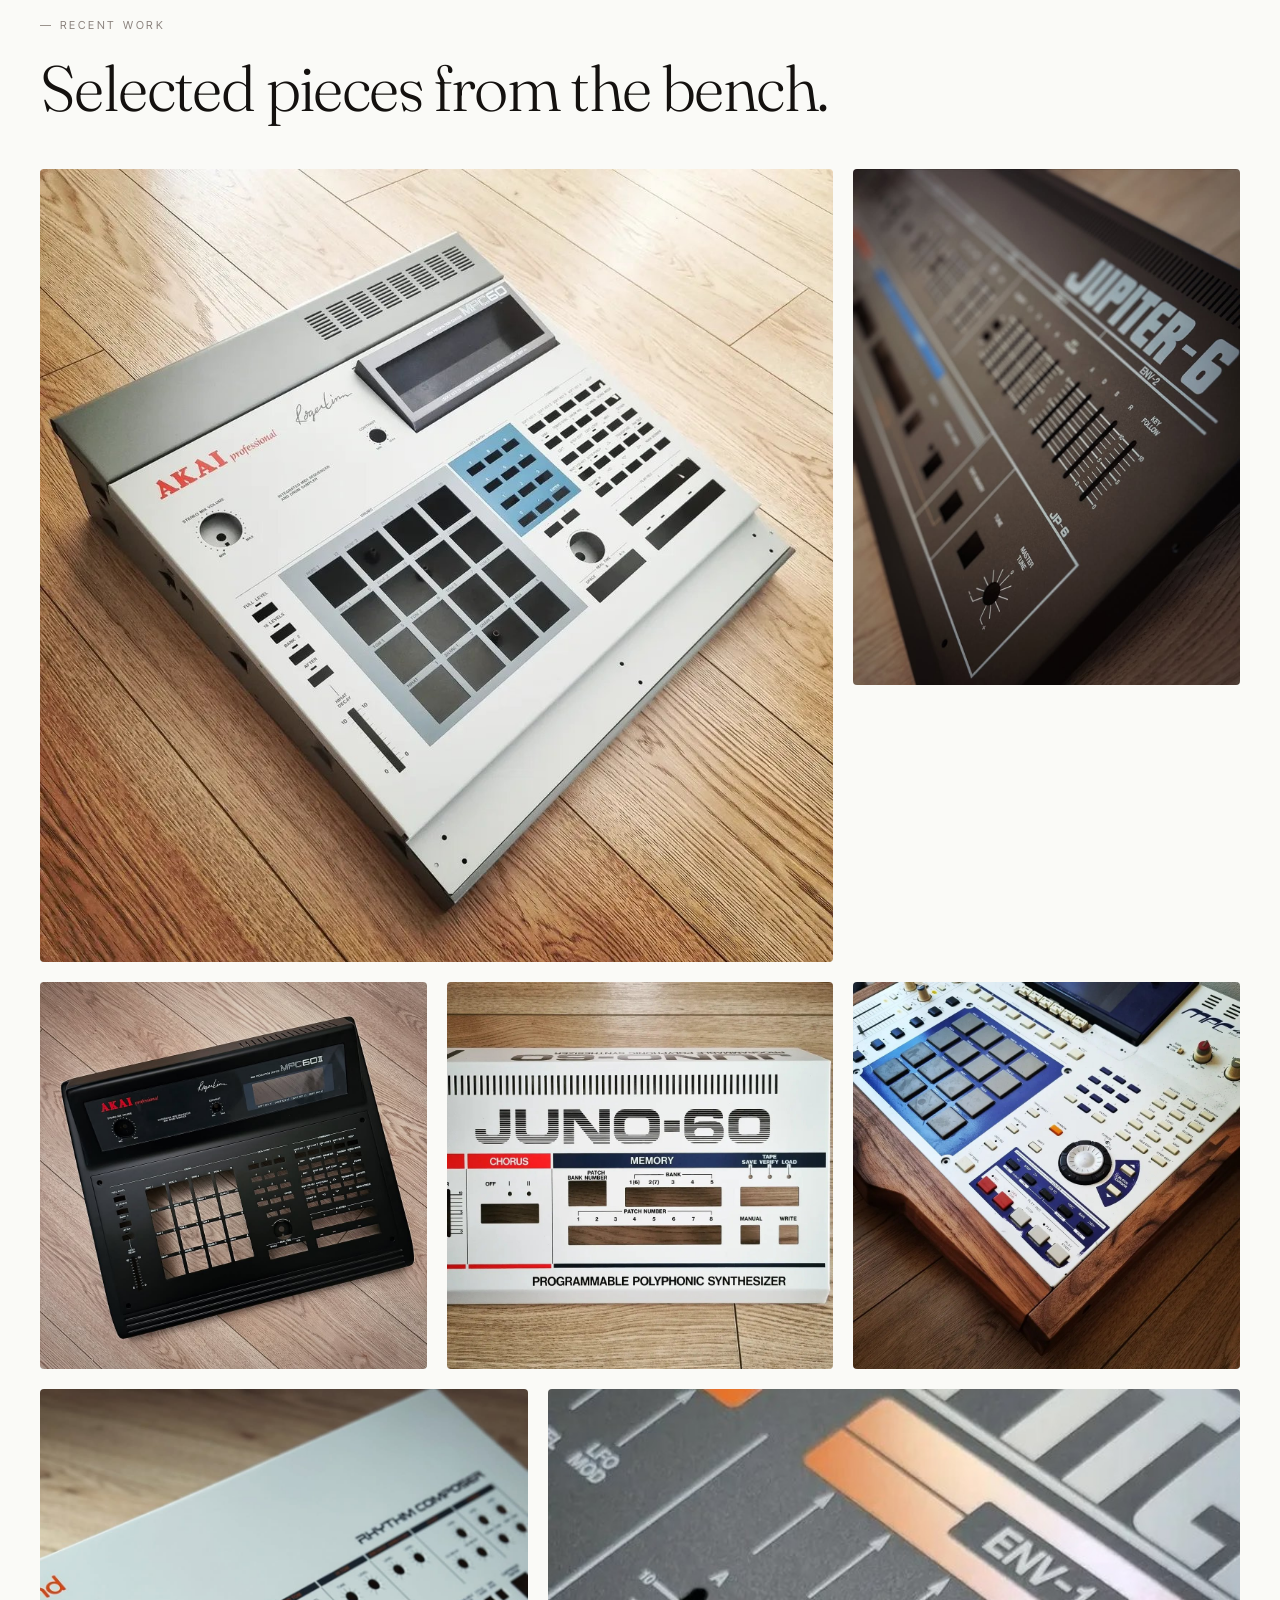
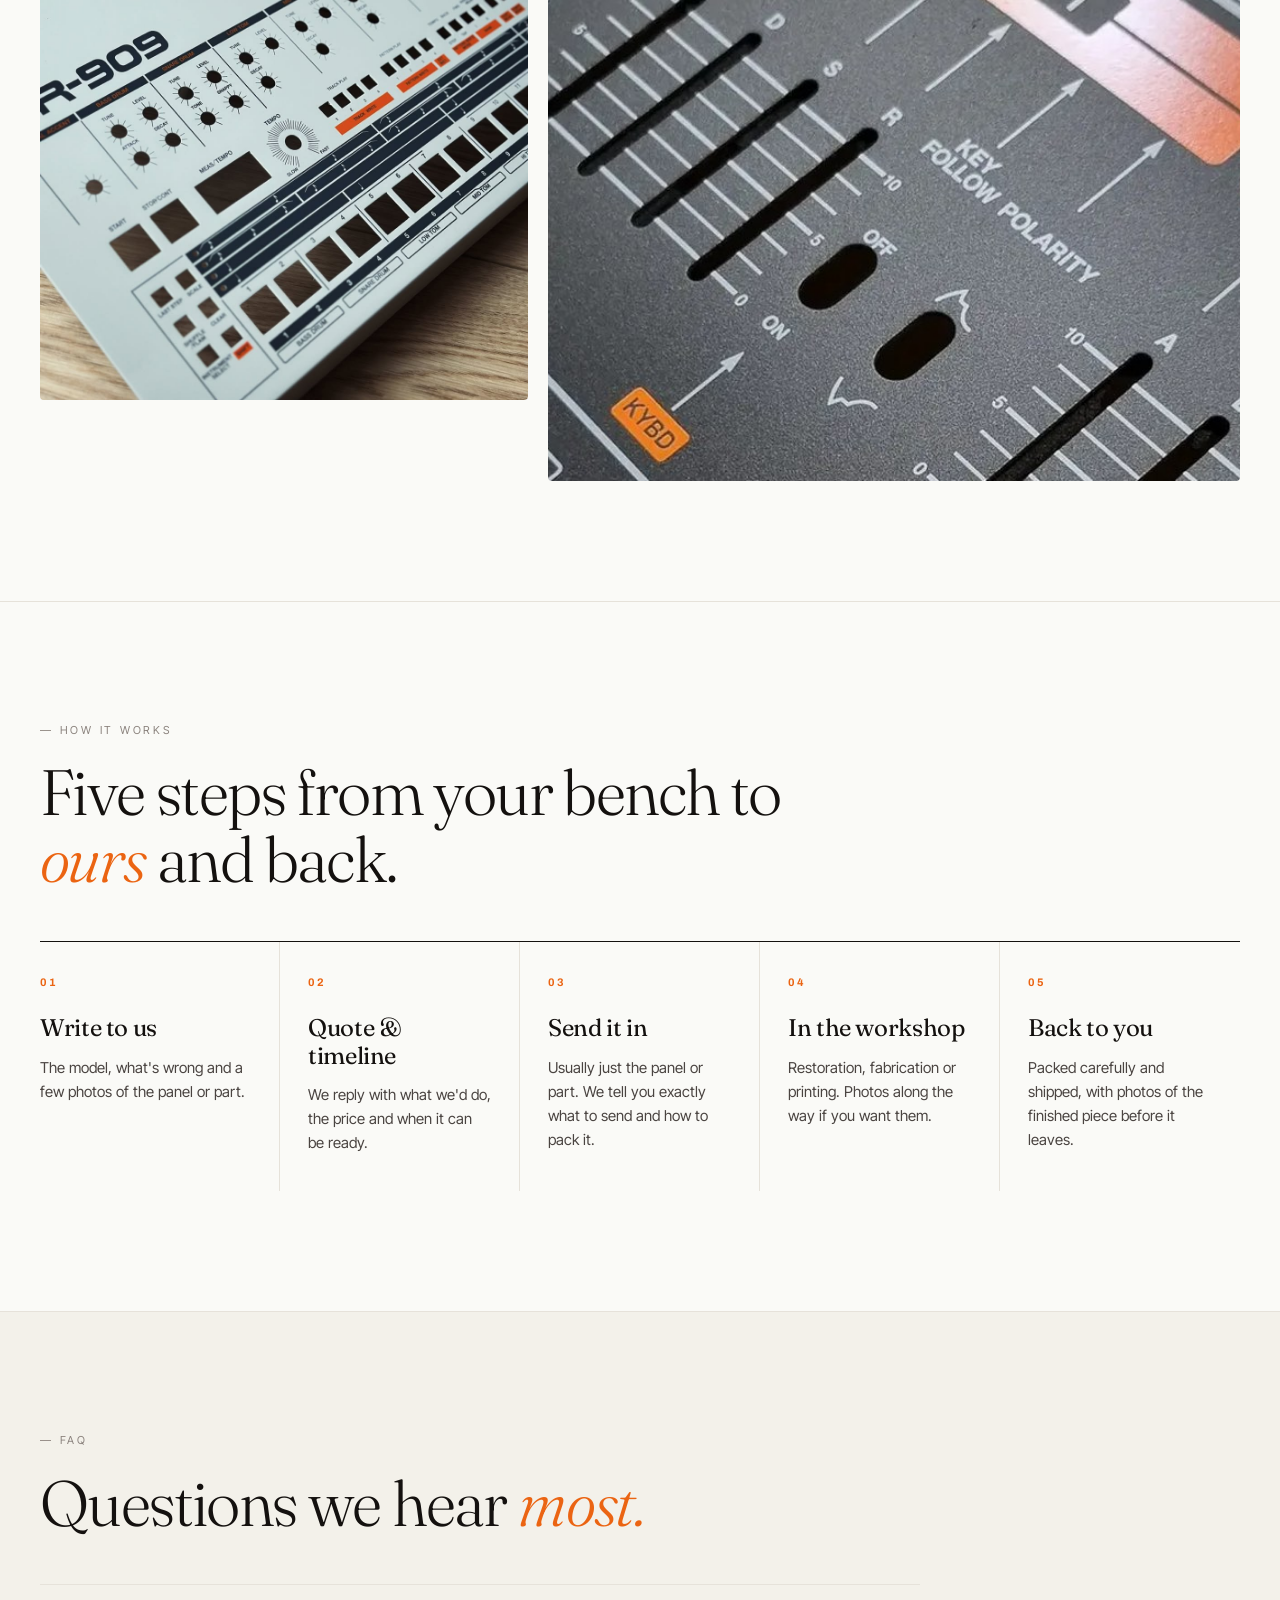
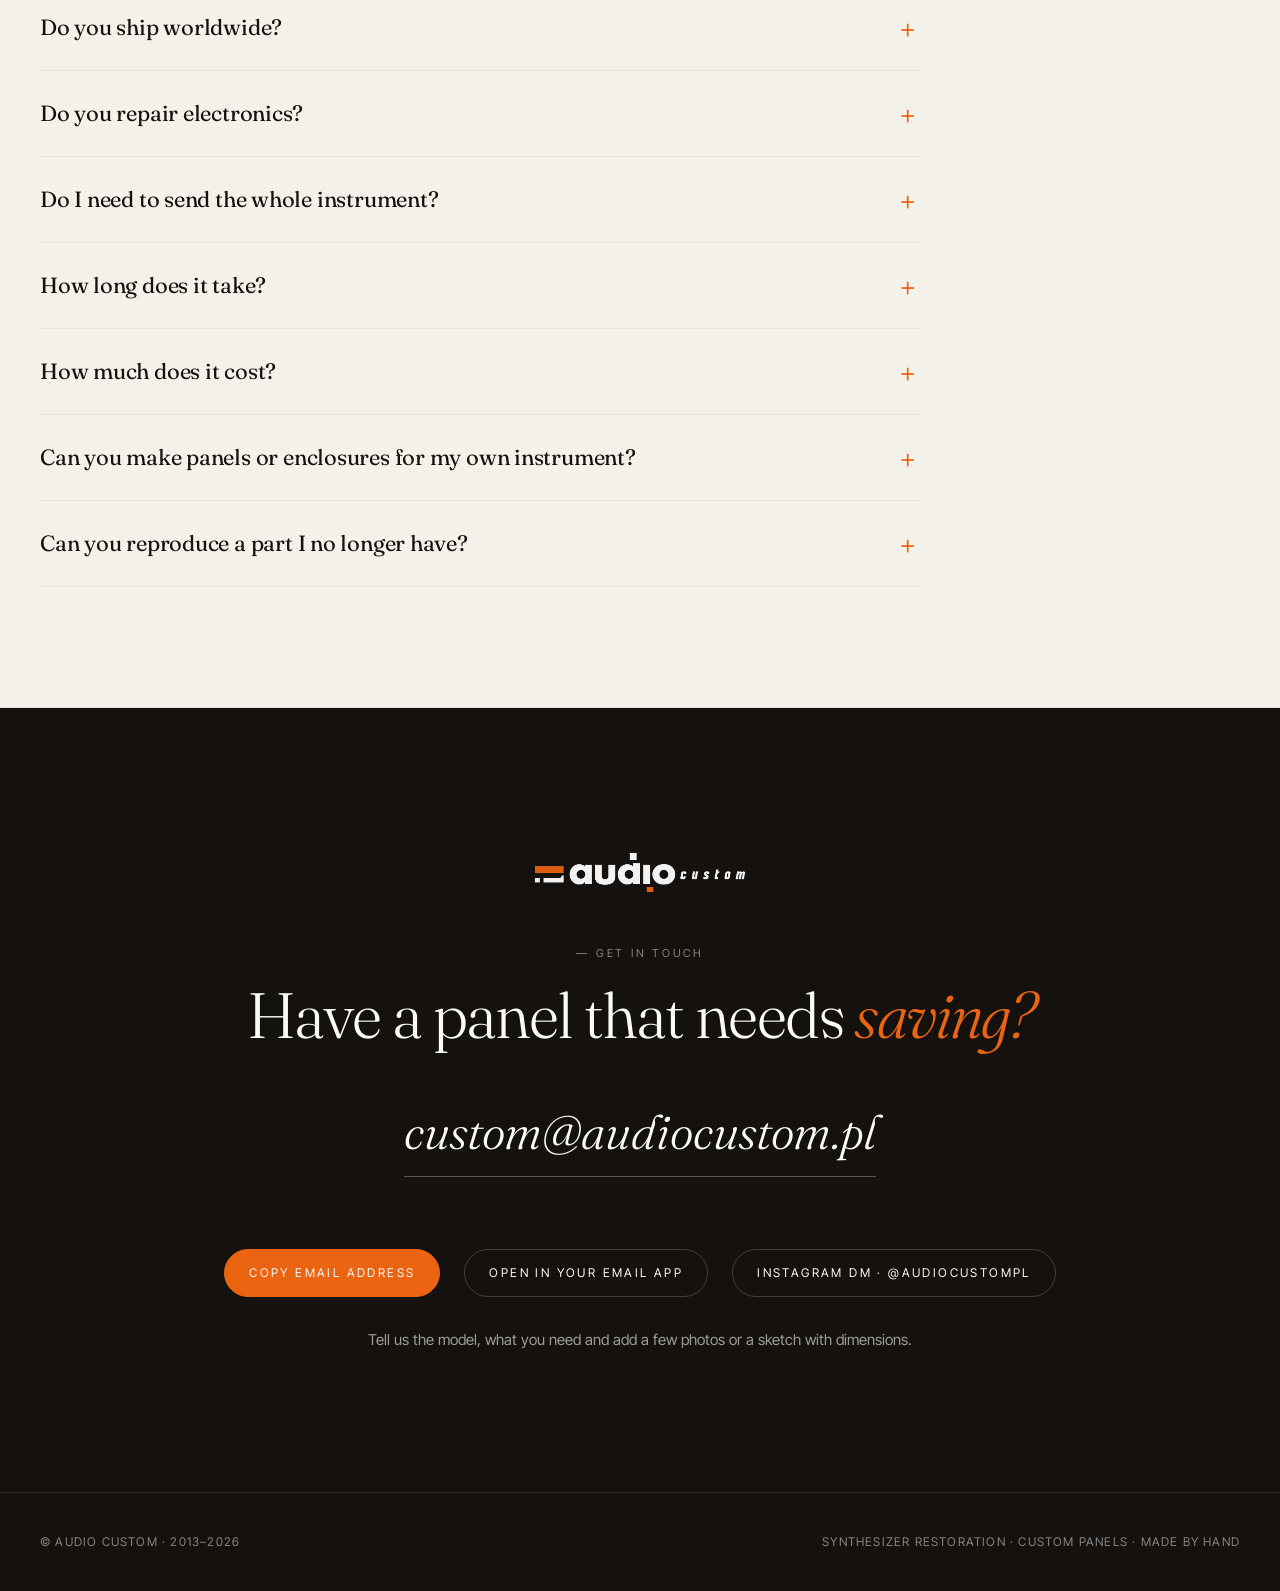
==== commit bc411254: "Subpages (RE-201, RE-301, makers with Miltone case study, parts with OctoClassic), routes map, share" ====
--- a/index.html
+++ b/index.html
@@ -202,752 +202,19 @@
 <link rel="preconnect" href="https://fonts.gstatic.com" crossorigin>
 <link href="https://fonts.googleapis.com/css2?family=Fraunces:ital,opsz,wght@0,9..144,300;0,9..144,400;0,9..144,500;0,9..144,600;1,9..144,400&family=Inter+Tight:wght@300;400;500;600&family=Archivo:wght@500;700;900&display=swap" rel="stylesheet">
 
-<style>
-  :root {
-    --bg: #fafaf7;
-    --bg-warm: #f3f1ea;
-    --ink: #14110f;
-    --ink-soft: #4a4441;
-    --ink-mute: #8a827d;
-    --line: #e6e2da;
-    --accent: #eb6412; /* brand orange */
-    --accent-dark: #c84e08;
-    --serif: 'Fraunces', 'Times New Roman', serif;
-    --sans: 'Inter Tight', system-ui, sans-serif;
-    --display: 'Archivo', 'Inter Tight', sans-serif;
-  }
-
-  * { box-sizing: border-box; margin: 0; padding: 0; }
-
-  html { scroll-behavior: smooth; }
-
-  body {
-    font-family: var(--sans);
-    background: var(--bg);
-    color: var(--ink);
-    line-height: 1.5;
-    font-weight: 400;
-    -webkit-font-smoothing: antialiased;
-    overflow-x: hidden;
-  }
-
-  img { max-width: 100%; height: auto; display: block; }
-
-  a { color: inherit; text-decoration: none; }
-
-  /* Subtle grain overlay */
-  body::before {
-    content: '';
-    position: fixed;
-    inset: 0;
-    pointer-events: none;
-    opacity: 0.035;
-    z-index: 100;
-    background-image: url("data:image/svg+xml,%3Csvg viewBox='0 0 200 200' xmlns='http://www.w3.org/2000/svg'%3E%3Cfilter id='n'%3E%3CfeTurbulence type='fractalNoise' baseFrequency='0.9' numOctaves='3'/%3E%3C/filter%3E%3Crect width='100%25' height='100%25' filter='url(%23n)'/%3E%3C/svg%3E");
-  }
-
-  /* === NAV === */
-  nav {
-    position: fixed;
-    top: 0; left: 0; right: 0;
-    padding: 24px 40px;
-    display: flex;
-    justify-content: space-between;
-    align-items: center;
-    z-index: 50;
-    backdrop-filter: blur(8px);
-    background: rgba(250, 250, 247, 0.75);
-    border-bottom: 1px solid transparent;
-    transition: border-color 0.3s ease;
-  }
-  nav.scrolled { border-bottom-color: var(--line); }
-
-  .logo {
-    display: flex;
-    align-items: center;
-    height: 28px;
-  }
-  .logo img {
-    height: 100%;
-    width: auto;
-    display: block;
-  }
-
-  .nav-links {
-    display: flex;
-    gap: 36px;
-    font-size: 13px;
-    letter-spacing: 0.06em;
-    text-transform: uppercase;
-    font-weight: 500;
-  }
-  .nav-links a { position: relative; transition: color 0.2s; }
-  .nav-links a:hover { color: var(--accent); }
-
-  /* === HERO === */
-  .hero {
-    min-height: 100vh;
-    padding: 140px 40px 80px;
-    display: grid;
-    grid-template-columns: 1.1fr 0.9fr;
-    gap: 60px;
-    align-items: center;
-    position: relative;
-  }
-
-  .hero-text { position: relative; z-index: 2; }
-
-  .eyebrow {
-    font-size: 12px;
-    letter-spacing: 0.2em;
-    text-transform: uppercase;
-    color: var(--ink-mute);
-    margin-bottom: 32px;
-    display: flex;
-    align-items: center;
-    gap: 12px;
-    animation: fadeUp 0.9s ease 0.1s both;
-  }
-  .eyebrow::before {
-    content: '';
-    width: 32px;
-    height: 1px;
-    background: var(--ink-mute);
-  }
-
-  h1 {
-    font-family: var(--serif);
-    font-weight: 300;
-    font-size: clamp(48px, 7vw, 96px);
-    line-height: 0.98;
-    letter-spacing: -0.035em;
-    margin-bottom: 32px;
-    font-variation-settings: "opsz" 144;
-    animation: fadeUp 1s ease 0.2s both;
-  }
-  h1 em {
-    font-style: italic;
-    font-weight: 400;
-    color: var(--accent);
-  }
-
-  .lead {
-    font-size: 19px;
-    line-height: 1.55;
-    color: var(--ink-soft);
-    max-width: 480px;
-    margin-bottom: 40px;
-    animation: fadeUp 1s ease 0.35s both;
-  }
-
-  .cta-row {
-    display: flex;
-    gap: 16px;
-    flex-wrap: wrap;
-    animation: fadeUp 1s ease 0.5s both;
-  }
-
-  .btn {
-    display: inline-flex;
-    align-items: center;
-    gap: 10px;
-    padding: 16px 28px;
-    font-size: 13px;
-    letter-spacing: 0.1em;
-    text-transform: uppercase;
-    font-weight: 500;
-    border-radius: 999px;
-    transition: all 0.25s ease;
-    border: 1px solid transparent;
-  }
-  .btn-primary {
-    background: var(--ink);
-    color: var(--bg);
-  }
-  .btn-primary:hover {
-    background: var(--accent);
-    transform: translateY(-2px);
-  }
-  .btn-ghost {
-    border-color: var(--line);
-    color: var(--ink);
-  }
-  .btn-ghost:hover {
-    border-color: var(--ink);
-    transform: translateY(-2px);
-  }
-  .btn .arrow {
-    transition: transform 0.25s ease;
-  }
-  .btn:hover .arrow { transform: translateX(4px); }
-
-  /* === HERO IMAGE === */
-  .hero-image {
-    position: relative;
-    aspect-ratio: 1 / 1;
-    animation: fadeIn 1.2s ease 0.4s both;
-  }
-  .hero-image img {
-    width: 100%;
-    height: 100%;
-    object-fit: cover;
-    border-radius: 4px;
-  }
-  .hero-image .placeholder {
-    width: 100%;
-    height: 100%;
-    background: var(--bg-warm);
-    border-radius: 4px;
-    display: flex;
-    align-items: center;
-    justify-content: center;
-    color: var(--ink-mute);
-    font-family: var(--serif);
-    font-style: italic;
-    font-size: 14px;
-    text-align: center;
-    padding: 20px;
-    border: 1px solid var(--line);
-  }
-  .hero-image::after {
-    content: 'EST · 2013';
-    position: absolute;
-    bottom: -16px;
-    left: -16px;
-    background: var(--ink);
-    color: var(--bg);
-    padding: 10px 16px;
-    font-family: var(--display);
-    font-weight: 700;
-    font-size: 11px;
-    letter-spacing: 0.2em;
-    border-radius: 999px;
-  }
-  .hero-image::before {
-    content: '';
-    position: absolute;
-    top: -12px;
-    right: 24px;
-    width: 80px;
-    height: 16px;
-    background: var(--accent);
-    z-index: 1;
-  }
-
-  /* === SECTION BASE === */
-  section { padding: 120px 40px; position: relative; }
-
-  .section-label {
-    font-size: 11px;
-    letter-spacing: 0.25em;
-    text-transform: uppercase;
-    color: var(--ink-mute);
-    margin-bottom: 20px;
-  }
-
-  h2 {
-    font-family: var(--serif);
-    font-weight: 300;
-    font-size: clamp(36px, 5vw, 64px);
-    line-height: 1.05;
-    letter-spacing: -0.025em;
-    margin-bottom: 48px;
-    max-width: 800px;
-  }
-  h2 em { font-style: italic; color: var(--accent); }
-
-  /* === ABOUT === */
-  .about {
-    border-top: 1px solid var(--line);
-    background: var(--bg-warm);
-  }
-  .about-grid {
-    display: grid;
-    grid-template-columns: 1fr 1fr;
-    gap: 80px;
-    align-items: start;
-  }
-  .about p {
-    font-size: 17px;
-    line-height: 1.7;
-    color: var(--ink-soft);
-    margin-bottom: 20px;
-  }
-  .about p.first {
-    font-family: var(--serif);
-    font-size: 24px;
-    line-height: 1.4;
-    color: var(--ink);
-    font-weight: 300;
-    margin-bottom: 28px;
-  }
-  .about p.first::first-letter {
-    font-size: 64px;
-    float: left;
-    line-height: 0.85;
-    margin: 6px 8px 0 0;
-    color: var(--accent);
-    font-weight: 400;
-  }
-
-  .stats {
-    display: grid;
-    grid-template-columns: repeat(3, 1fr);
-    gap: 32px;
-    margin-top: 48px;
-    padding-top: 40px;
-    border-top: 1px solid var(--line);
-  }
-  .stat-num {
-    font-family: var(--serif);
-    font-size: 56px;
-    font-weight: 300;
-    line-height: 1;
-    margin-bottom: 8px;
-    letter-spacing: -0.02em;
-  }
-  .stat-label {
-    font-size: 12px;
-    letter-spacing: 0.15em;
-    text-transform: uppercase;
-    color: var(--ink-mute);
-  }
-
-  /* === SERVICES === */
-  .services-list {
-    display: grid;
-    grid-template-columns: 1fr;
-    border-top: 1px solid var(--line);
-  }
-  .service-item {
-    display: grid;
-    grid-template-columns: 80px 1fr 2fr;
-    gap: 40px;
-    padding: 36px 0;
-    border-bottom: 1px solid var(--line);
-    align-items: baseline;
-    transition: padding 0.3s ease;
-  }
-  .service-item:hover { padding-left: 16px; }
-  .service-num {
-    font-family: var(--serif);
-    font-style: italic;
-    color: var(--accent);
-    font-size: 18px;
-  }
-  .service-name {
-    font-family: var(--serif);
-    font-size: 28px;
-    font-weight: 400;
-    letter-spacing: -0.02em;
-  }
-  .service-desc {
-    color: var(--ink-soft);
-    font-size: 15px;
-    line-height: 1.6;
-  }
-
-  /* === GEAR MARQUEE === */
-  .gear-strip {
-    padding: 48px 0;
-    background: var(--ink);
-    color: var(--bg);
-    overflow: hidden;
-    border-top: 1px solid var(--line);
-    border-bottom: 1px solid var(--line);
-  }
-  .gear-track {
-    display: flex;
-    gap: 64px;
-    animation: scroll 40s linear infinite;
-    white-space: nowrap;
-    font-family: var(--serif);
-    font-size: 32px;
-    font-style: italic;
-    font-weight: 300;
-  }
-  .gear-track span { display: flex; align-items: center; gap: 64px; }
-  .gear-track span::after {
-    content: '';
-    width: 24px;
-    height: 6px;
-    background: var(--accent);
-    display: inline-block;
-  }
-  @keyframes scroll {
-    from { transform: translateX(0); }
-    to { transform: translateX(-50%); }
-  }
-
-  /* === GALLERY === */
-  .gallery {
-    border-top: 1px solid var(--line);
-  }
-  .gallery-grid {
-    display: grid;
-    grid-template-columns: repeat(12, 1fr);
-    gap: 20px;
-  }
-  .g-item {
-    position: relative;
-    overflow: hidden;
-    border-radius: 4px;
-    background: var(--bg-warm);
-  }
-  .g-item img, .g-item .placeholder {
-    width: 100%;
-    height: 100%;
-    object-fit: cover;
-    transition: transform 0.6s ease;
-  }
-  .g-item:hover img { transform: scale(1.04); }
-  .g-item .placeholder {
-    display: flex;
-    align-items: center;
-    justify-content: center;
-    color: var(--ink-mute);
-    font-family: var(--serif);
-    font-style: italic;
-    font-size: 13px;
-    text-align: center;
-    padding: 20px;
-    min-height: 100%;
-  }
-  .g-1 { grid-column: span 8; aspect-ratio: 1/1; }
-  .g-2 { grid-column: span 4; aspect-ratio: 3/4; }
-  .g-3 { grid-column: span 4; aspect-ratio: 1/1; }
-  .g-4 { grid-column: span 4; aspect-ratio: 1/1; }
-  .g-5 { grid-column: span 4; aspect-ratio: 1/1; }
-  .g-6 { grid-column: span 5; aspect-ratio: 4/5; }
-  .g-7 { grid-column: span 7; aspect-ratio: 1/1; }
-
-  /* === CONTACT === */
-  .contact {
-    border-top: 1px solid var(--line);
-    background: var(--ink);
-    color: var(--bg);
-    text-align: center;
-    padding: 140px 40px;
-  }
-  .contact-logo {
-    max-width: 220px;
-    margin: 0 auto 48px;
-    opacity: 0.95;
-  }
-  .contact-logo img { width: 100%; }
-  .contact .section-label { color: rgba(250,250,247,0.5); }
-  .contact h2 {
-    margin: 0 auto 48px;
-    color: var(--bg);
-  }
-  .contact-email {
-    display: inline-block;
-    font-family: var(--serif);
-    font-size: clamp(28px, 4vw, 48px);
-    font-style: italic;
-    font-weight: 300;
-    color: var(--bg);
-    border-bottom: 1px solid rgba(250,250,247,0.3);
-    padding-bottom: 8px;
-    margin-bottom: 48px;
-    transition: all 0.3s ease;
-  }
-  .contact-email:hover {
-    color: var(--accent);
-    border-bottom-color: var(--accent);
-  }
-  .socials {
-    display: flex;
-    gap: 24px;
-    justify-content: center;
-    margin-top: 24px;
-  }
-  .socials a {
-    font-size: 12px;
-    letter-spacing: 0.2em;
-    text-transform: uppercase;
-    padding: 14px 24px;
-    border: 1px solid rgba(250,250,247,0.2);
-    border-radius: 999px;
-    transition: all 0.25s;
-  }
-  .socials .copy-email {
-    font: inherit;
-    font-size: 12px;
-    letter-spacing: 0.2em;
-    text-transform: uppercase;
-    padding: 14px 24px;
-    border-radius: 999px;
-    border: 1px solid var(--accent);
-    background: var(--accent);
-    color: var(--bg);
-    cursor: pointer;
-    transition: all 0.25s;
-  }
-  .socials .copy-email:hover { background: var(--accent-dark); border-color: var(--accent-dark); }
-  .socials a:focus-visible, .socials .copy-email:focus-visible { outline: 2px solid var(--accent); outline-offset: 3px; }
-  .socials { flex-wrap: wrap; }
-  .contact-email { user-select: all; }
-  .contact-hint {
-    margin-top: 32px;
-    font-size: 15px;
-    color: rgba(250,250,247,0.6);
-  }
-  .socials a:hover {
-    background: var(--bg);
-    color: var(--ink);
-  }
-
-  /* === FOOTER === */
-  footer {
-    padding: 40px;
-    background: var(--ink);
-    color: rgba(250,250,247,0.5);
-    border-top: 1px solid rgba(250,250,247,0.1);
-    display: flex;
-    justify-content: space-between;
-    align-items: center;
-    font-size: 12px;
-    letter-spacing: 0.1em;
-    text-transform: uppercase;
-    flex-wrap: wrap;
-    gap: 16px;
-  }
-
-  .service-desc a { color: var(--ink); border-bottom: 1px solid var(--accent); }
-  .service-desc a:hover { color: var(--accent); }
-  .tag-new {
-    display: inline-block;
-    margin-left: 10px;
-    padding: 3px 9px;
-    font-family: var(--display);
-    font-size: 10px;
-    font-weight: 700;
-    letter-spacing: 0.18em;
-    vertical-align: middle;
-    background: var(--accent);
-    color: var(--bg);
-    border-radius: 999px;
-  }
-
-  /* === MAKERS + PARTS (card grids) === */
-  .replacement, .makers, .parts { border-top: 1px solid var(--line); }
-  .replacement { background: var(--bg-warm); }
-  .parts { background: var(--bg); }
-  .intro {
-    font-size: 19px;
-    line-height: 1.6;
-    color: var(--ink-soft);
-    max-width: 640px;
-    margin: -16px 0 56px;
-  }
-  .card-grid {
-    display: grid;
-    grid-template-columns: repeat(4, 1fr);
-    border-top: 1px solid var(--ink);
-  }
-  .card {
-    padding: 32px 28px 36px 0;
-    border-right: 1px solid var(--line);
-  }
-  .card + .card { padding-left: 28px; }
-  .card:last-child { border-right: 0; }
-  .card-num {
-    font-family: var(--display);
-    font-weight: 700;
-    font-size: 11px;
-    letter-spacing: 0.2em;
-    color: var(--accent);
-    margin-bottom: 24px;
-  }
-  .card-status {
-    display: inline-block;
-    font-family: var(--display);
-    font-weight: 700;
-    font-size: 10px;
-    letter-spacing: 0.18em;
-    text-transform: uppercase;
-    padding: 4px 10px;
-    border: 1px solid var(--ink);
-    border-radius: 999px;
-    margin-bottom: 24px;
-  }
-  .card-status.status-soon { background: var(--accent); border-color: var(--accent); color: var(--bg); }
-  .rep-photos, .photo-row {
-    display: grid;
-    grid-template-columns: 1fr 1fr;
-    gap: 20px;
-    margin-bottom: 56px;
-  }
-  .photo-row.cols-3 { grid-template-columns: repeat(3, 1fr); }
-  .card-grid.cols-5 { grid-template-columns: repeat(5, 1fr); }
-  .rep-photos figure, .photo-row figure { margin: 0; }
-  .rep-photos img, .photo-row img {
-    width: 100%;
-    aspect-ratio: 1 / 1;
-    height: auto;
-    object-fit: cover;
-    border-radius: 4px;
-    background: var(--line);
-  }
-  .photo-row.cols-3 img { aspect-ratio: 4 / 5; }
-  figcaption {
-    margin-top: 12px;
-    font-size: 12px;
-    letter-spacing: 0.12em;
-    text-transform: uppercase;
-    color: var(--ink-mute);
-  }
-  .rep-list { border-top: 1px solid var(--ink); }
-  .rep-row {
-    display: grid;
-    grid-template-columns: minmax(0, 1.3fr) minmax(0, 2fr) 130px;
-    gap: 40px;
-    align-items: baseline;
-    padding: 30px 0;
-    border-bottom: 1px solid var(--line);
-    transition: padding 0.3s ease;
-  }
-  .rep-row:hover { padding-left: 16px; }
-  .rep-row h3 {
-    font-family: var(--serif);
-    font-weight: 400;
-    font-size: 28px;
-    letter-spacing: -0.02em;
-    line-height: 1.15;
-  }
-  .rep-row.soon h3 { color: var(--ink-mute); }
-  .rep-row p { color: var(--ink-soft); font-size: 15px; line-height: 1.6; }
-  .rep-row .card-status { margin: 0; justify-self: end; white-space: nowrap; }
-  .card h3 {
-    font-family: var(--serif);
-    font-weight: 400;
-    font-size: 24px;
-    letter-spacing: -0.015em;
-    line-height: 1.15;
-    margin-bottom: 14px;
-  }
-  .card p { font-size: 15px; line-height: 1.6; color: var(--ink-soft); }
-  .note-line {
-    margin-top: 48px;
-    font-family: var(--serif);
-    font-style: italic;
-    font-size: 20px;
-    color: var(--ink);
-  }
-  .note-line a { border-bottom: 1px solid var(--accent); }
-  .note-line a:hover { color: var(--accent); }
-
-  /* === PROCESS === */
-  .process { border-top: 1px solid var(--line); }
-
-  /* === FAQ === */
-  .faq { border-top: 1px solid var(--line); background: var(--bg-warm); }
-  .faq-list { max-width: 880px; border-top: 1px solid var(--line); }
-  .faq-list details { border-bottom: 1px solid var(--line); }
-  .faq-list summary {
-    list-style: none;
-    cursor: pointer;
-    padding: 26px 48px 26px 0;
-    position: relative;
-    font-family: var(--serif);
-    font-size: 22px;
-    letter-spacing: -0.01em;
-  }
-  .faq-list summary::-webkit-details-marker { display: none; }
-  .faq-list summary::after {
-    content: '+';
-    position: absolute;
-    right: 4px;
-    top: 22px;
-    font-family: var(--sans);
-    font-weight: 300;
-    font-size: 28px;
-    color: var(--accent);
-    transition: transform 0.25s ease;
-  }
-  .faq-list details[open] summary::after { transform: rotate(45deg); }
-  .faq-list summary:focus-visible { outline: 2px solid var(--accent); outline-offset: 4px; }
-  .faq-list p a { border-bottom: 1px solid var(--accent); }
-  .faq-list p a:hover { color: var(--accent); }
-  .faq-list p {
-    padding: 0 48px 28px 0;
-    font-size: 16px;
-    line-height: 1.7;
-    color: var(--ink-soft);
-    max-width: 720px;
-  }
-
-  /* === ANIMATIONS === */
-  @keyframes fadeUp {
-    from { opacity: 0; transform: translateY(24px); }
-    to { opacity: 1; transform: translateY(0); }
-  }
-  @keyframes fadeIn {
-    from { opacity: 0; }
-    to { opacity: 1; }
-  }
-
-  /* === RESPONSIVE === */
-  @media (max-width: 900px) {
-    nav { padding: 18px 24px; }
-    .logo { height: 22px; }
-    .nav-links { display: none; }
-    .hero {
-      grid-template-columns: 1fr;
-      padding: 120px 24px 60px;
-      gap: 40px;
-    }
-    section { padding: 80px 24px; }
-    .about-grid { grid-template-columns: 1fr; gap: 32px; }
-    .service-item {
-      grid-template-columns: 40px 1fr;
-      gap: 16px;
-    }
-    .service-desc { grid-column: 2; }
-    .gallery-grid { grid-template-columns: 1fr 1fr; }
-    .g-1, .g-6 { grid-column: span 2; aspect-ratio: 4/3; }
-    .g-2, .g-3, .g-4, .g-5, .g-7 { grid-column: span 1; aspect-ratio: 1/1; }
-    .contact { padding: 80px 24px; }
-    footer { padding: 24px; flex-direction: column; text-align: center; }
-    .stats { grid-template-columns: 1fr; gap: 24px; }
-    .stat-num { font-size: 44px; }
-    .gear-track { font-size: 22px; gap: 40px; }
-    .gear-track span { gap: 40px; }
-    .card-grid, .card-grid.cols-5 { grid-template-columns: 1fr 1fr; }
-    .rep-row { grid-template-columns: 1fr auto; gap: 10px 16px; }
-    .rep-photos, .photo-row { gap: 12px; margin-bottom: 40px; }
-    .photo-row.cols-3 { grid-template-columns: 1fr 1fr; }
-    .photo-row.cols-3 figure:last-child { grid-column: 1 / -1; }
-    .photo-row.cols-3 figure:last-child img { aspect-ratio: 4 / 3; }
-    .rep-row h3 { font-size: 23px; }
-    .rep-row p { grid-column: 1 / -1; grid-row: 2; }
-    .rep-row .card-status { grid-row: 1; grid-column: 2; align-self: center; }
-    .card, .card + .card { padding: 28px 20px 32px 0; border-right: 0; border-bottom: 1px solid var(--line); }
-    .card:nth-child(even) { padding-left: 20px; border-left: 1px solid var(--line); }
-    .faq-list summary { font-size: 19px; }
-  }
-  @media (max-width: 560px) {
-    .card-grid, .card-grid.cols-5 { grid-template-columns: 1fr; }
-    .rep-photos, .photo-row, .photo-row.cols-3 { grid-template-columns: 1fr; }
-    .card:nth-child(even) { padding-left: 0; border-left: 0; }
-  }
-  @media (prefers-reduced-motion: reduce) {
-    *, *::before, *::after { animation: none !important; transition: none !important; }
-    html { scroll-behavior: auto; }
-  }
-</style>
+<link rel="stylesheet" href="/site.css" />
 </head>
 <body>
 
 <nav id="nav">
-  <a href="#" class="logo" aria-label="Audio Custom — synthesizer restoration"><img src="logo.png" alt="Audio Custom logo — synthesizer restoration & custom panels" width="1662" height="306" /></a>
-  <div class="nav-links">
-    <a href="#services">Services</a>
-    <a href="#replacement">Replacement</a>
-    <a href="#makers">For makers</a>
-    <a href="#gallery">Work</a>
-    <a href="#faq">FAQ</a>
+  <a href="/" class="logo" aria-label="Audio Custom home"><img src="/logo.png" alt="Audio Custom" width="1662" height="306" /></a>
+  <button type="button" class="menu-toggle" aria-expanded="false" aria-controls="nav-links">Menu</button>
+  <div class="nav-links" id="nav-links">
+    <a href="/#services">Services</a>
+    <a href="/#replacement">Replacement panels</a>
+    <a href="/makers/">For makers</a>
+    <a href="/parts/">Parts</a>
+    <a href="/#gallery">Work</a>
     <a href="#contact">Contact</a>
   </div>
 </nav>
@@ -969,10 +236,107 @@
   </div>
 </header>
 
-<!-- ============ WORLDWIDE STRIP ============ -->
-<div class="gear-strip" aria-label="We ship to clients in Europe, North America, Asia and Australia">
-  <div class="gear-track" aria-hidden="true"><span>Europe</span><span>North America</span><span>Asia</span><span>Australia</span><span>Shipped from Poland</span><span>Europe</span><span>North America</span><span>Asia</span><span>Australia</span><span>Shipped from Poland</span></div>
-</div>
+<!-- ============ ROUTES ============ -->
+<section class="routes" id="worldwide">
+  <div class="routes-wrap">
+    <div class="section-label">— Shipped from Katowice</div>
+    <h2>From our bench in Silesia to studios <em>around the world.</em></h2>
+    <svg class="routes-map" viewBox="0 0 1200 600" role="img" aria-labelledby="routes-title">
+<title id="routes-title">Map of routes from our workshop near Katowice, Poland, to clients in USA, Canada, Brazil, Chile, United Kingdom, Norway, Sweden, Denmark, Finland, Spain, Portugal, Italy, Switzerland, France, Georgia, Ukraine, Croatia, Austria, Germany, South Korea, Japan, Indonesia, Australia, New Zealand</title>
+<path class="land" d="M378,693L379,695L379,696L373,696L368,696L363,695L363,695L361,694L367,694L373,694L373,693L374,692ZM1072,691L1066,692L1065,690L1065,689L1066,689L1065,688L1069,687L1073,687L1074,689L1074,690ZM411,686L416,688L418,690L420,691L421,693L418,694L414,695L410,695L405,696L398,696L394,695L393,694L398,693L399,692L400,690L400,689L401,688L402,686L403,686L407,686ZM184,670L189,671L191,670L191,671L189,672L185,672L181,671L180,670ZM172,670L178,672L176,671L172,671L167,670L168,669ZM242,664L246,665L249,664L252,667L250,666L246,666L243,666L239,667L235,666L232,664L233,664L238,664ZM328,661L330,662L330,664L330,665L327,666L325,667L321,666L321,665L318,666L315,666L312,665L311,663L313,662L315,661L318,662L318,660L317,658L315,655L315,653L317,653L320,654L322,656L324,657L326,659ZM164,707L173,708L181,708L185,708L190,707L187,706L177,706L167,705L162,704L153,704L150,702L148,701L147,700L143,699L139,699L134,696L134,696L138,696L144,697L147,696L149,695L149,694L146,693L141,692L135,691L129,691L123,690L122,690L110,683L110,683L110,683L115,684L119,684L121,683L123,682L125,681L128,681L126,680L123,678L122,677L125,676L128,678L132,677L134,676L137,676L141,676L143,675L145,674L148,673L150,673L153,674L156,673L161,674L165,674L168,673L172,674L177,674L180,674L185,674L189,674L193,674L194,673L197,672L201,673L204,672L206,671L209,672L211,673L215,675L216,674L221,675L225,675L230,676L233,676L236,676L241,676L245,676L250,677L249,675L246,674L244,673L240,672L237,671L235,670L231,667L234,667L238,668L241,667L245,668L249,669L252,670L256,671L259,670L262,669L265,669L269,670L273,670L272,667L276,668L280,669L283,669L287,670L291,670L295,671L299,672L300,670L300,669L304,670L308,670L311,671L314,672L318,672L320,671L322,670L325,669L329,669L332,668L335,668L335,666L335,665L333,663L332,662L329,660L328,659L326,658L325,656L324,655L324,653L325,651L324,650L322,648L321,647L321,645L322,644L323,642L325,641L327,640L327,638L328,637L329,636L332,636L333,635L335,634L337,633L339,632L340,631L342,631L345,632L344,633L342,634L341,635L338,634L336,635L334,636L333,637L332,638L332,639L333,641L335,642L334,643L331,644L330,645L329,646L328,648L329,649L331,651L333,652L336,653L339,654L342,656L343,657L345,659L347,660L349,661L352,665L353,666L354,668L356,669L357,671L357,672L356,674L353,674L352,675L351,677L348,678L345,679L342,679L339,680L338,681L333,682L329,681L324,682L320,682L322,683L327,684L331,685L333,686L331,687L326,687L323,687L325,689L326,690L330,691L332,692L337,694L343,694L349,695L353,696L359,697L366,697L374,698L379,699L385,700L389,701L391,702L393,701L397,701L400,700L405,699L408,698L415,698L422,699L427,699L428,698L431,697L437,697L442,696L447,696L452,695L457,695L461,694L458,693L456,692L456,690L451,691L445,691L440,691L439,690L437,687L438,687L442,686L446,685L449,684L451,683L453,682L457,681L460,681L462,680L466,680L470,680L473,679L476,678L479,677L483,676L485,675L487,674L487,672L484,672L485,670L486,669L489,668L492,667L494,666L496,665L497,663L499,662L502,662L504,663L508,664L508,662L509,661L512,661L513,662L517,663L520,662L524,662L527,662L529,663L532,662L534,661L538,661L541,660L544,659L547,659L549,658L551,657L553,658L556,657L559,659L560,660L564,660L565,658L568,657L572,657L573,659L575,657L578,657L582,657L585,657L588,657L592,657L593,659L595,660L598,659L602,659L605,659L608,659L611,658L614,658L617,657L620,656L623,656L625,655L627,653L629,651L632,652L633,653L635,654L638,654L640,655L642,656L646,655L647,654L650,653L653,652L656,651L659,650L662,650L664,649L667,648L670,648L673,647L675,646L678,646L680,645L681,644L684,643L687,642L690,641L693,641L695,641L698,641L700,643L700,644L703,646L704,647L708,647L710,648L712,649L715,649L717,649L720,647L723,648L726,648L728,649L731,649L734,649L735,653L735,654L734,656L731,657L728,658L728,660L732,660L731,661L729,663L727,664L729,665L732,666L736,665L738,664L739,662L741,661L743,660L744,658L747,657L749,656L752,656L755,656L758,655L760,654L762,652L764,651L768,650L771,649L773,648L775,647L777,646L780,647L783,646L786,646L789,646L792,645L795,642L795,643L796,645L798,646L801,646L804,646L807,646L810,646L812,646L814,646L816,647L819,646L823,646L826,646L828,646L831,645L833,644L836,643L841,640L843,640L845,641L846,643L849,645L852,645L854,645L858,645L862,644L865,643L867,642L871,642L874,641L876,642L877,643L878,644L881,644L883,645L886,646L889,647L893,646L896,645L899,644L902,643L904,644L907,644L910,644L913,644L915,644L918,645L921,644L925,643L928,643L932,643L935,643L938,642L940,640L941,639L942,640L942,642L941,643L942,645L944,645L947,645L951,645L954,645L958,645L961,645L965,645L968,645L969,646L968,648L969,649L971,650L974,651L977,652L980,652L983,653L986,653L989,652L991,653L992,654L994,655L997,655L1000,656L1000,657L1003,658L1004,659L1006,660L1010,660L1013,660L1016,660L1020,660L1022,661L1024,662L1027,662L1028,664L1026,665L1023,666L1019,668L1017,669L1014,671L1010,671L1006,673L1002,673L999,675L996,676L992,677L989,679L987,680L985,682L983,683L983,684L982,686L982,687L986,687L985,689L980,689L975,690L970,690L965,692L962,693L959,695L956,696L958,697L957,698L957,699L959,700L961,701L963,702L967,703L965,704L971,705L971,705L971,706L979,705L983,706L985,706L985,706L986,706L992,705L994,706L995,706L996,705L997,705L999,705L999,705L1000,705L1000,705L1001,706L1007,705L1008,705L1016,704L1017,705L1017,705L1019,706L1024,707L1027,707L1034,708L1044,707L1046,707L1023,712L994,715L605,715L216,715L187,712ZM1071,699L1070,698L1071,697L1069,696L1075,696L1076,696L1071,699ZM1088,690L1085,690L1086,689L1084,687L1084,686L1089,682L1090,683L1091,684L1096,683L1100,683L1088,690ZM290,591L296,594L301,595L300,597L297,597L295,596L295,597L292,599L289,598L286,597L282,596L276,594L272,592L265,587L268,588L274,591L279,592L280,590L280,587L282,585L285,586L287,588ZM316,579L319,581L319,583L315,584L313,583L311,584L308,583L311,580L315,581ZM758,573L752,573L753,571L754,569L754,568L756,570L759,570L759,571ZM1036,533L1039,535L1041,534L1044,533L1046,534L1044,539L1042,541L1040,544L1040,543L1036,546L1035,546L1033,546L1032,542L1033,539L1033,535L1034,533ZM1136,534L1135,536L1139,534L1139,536L1138,538L1135,540L1131,543L1128,545L1128,547L1126,547L1122,549L1119,552L1114,556L1110,558L1108,560L1105,559L1103,558L1100,558L1100,556L1104,553L1111,548L1113,547L1117,546L1121,543L1125,541L1128,538L1130,536L1132,534L1136,532ZM1152,512L1152,517L1154,514L1155,515L1154,519L1156,520L1158,520L1161,519L1163,519L1160,523L1158,526L1155,526L1153,527L1153,529L1152,530L1149,532L1145,535L1142,537L1142,536L1141,535L1145,532L1145,529L1142,527L1143,526L1146,524L1148,521L1150,518L1150,515L1150,514L1149,512L1148,508L1148,505L1150,504L1151,507L1153,508ZM1147,448L1145,449L1143,448L1141,446L1139,443L1137,440L1137,439L1139,439L1140,440L1142,442L1143,443L1145,446ZM1195,426L1196,427L1195,430L1192,430L1190,430L1191,428L1192,426L1194,427ZM1202,423L1199,424L1197,425L1197,423L1199,422L1200,422L1203,420L1203,420L1203,422ZM1155,422L1154,423L1153,421L1153,420ZM1154,415L1153,419L1153,418L1152,418L1151,417L1152,414ZM699,409L699,414L700,416L700,419L699,420L698,417L697,419L698,422L697,424L696,425L696,429L694,434L692,441L689,449L687,456L685,461L682,462L679,464L677,463L674,461L673,459L673,455L671,451L671,448L672,444L674,444L674,442L676,439L676,436L675,434L675,431L675,426L676,424L677,421L679,421L681,420L682,419L684,419L686,416L689,414L691,411L690,409L692,410L694,407L694,404L695,402L697,404L698,406ZM1063,410L1064,413L1066,412L1067,414L1069,415L1068,417L1069,421L1069,424L1070,424L1070,428L1069,430L1070,433L1074,436L1076,438L1078,440L1077,441L1079,444L1079,449L1081,448L1082,450L1083,449L1083,454L1085,457L1086,459L1088,462L1088,466L1088,469L1087,471L1087,475L1086,479L1085,482L1082,486L1081,488L1080,491L1077,496L1073,498L1070,501L1068,504L1066,508L1064,510L1061,513L1060,516L1059,518L1056,519L1052,520L1048,522L1046,523L1043,525L1041,523L1039,522L1040,520L1038,521L1033,524L1031,523L1029,522L1027,522L1024,521L1023,518L1023,514L1023,512L1022,510L1019,510L1021,507L1021,504L1018,507L1014,508L1017,506L1019,503L1021,501L1021,497L1017,501L1014,503L1012,506L1010,504L1010,502L1009,499L1008,497L1009,496L1005,493L1002,493L999,491L992,491L987,493L982,494L979,494L974,496L971,498L969,500L968,502L964,502L962,502L959,501L956,502L953,502L951,505L950,504L947,506L945,507L942,507L940,507L937,504L935,503L936,501L938,500L939,499L939,497L940,494L941,491L940,487L940,484L940,482L939,479L940,477L938,475L939,472L937,468L937,466L938,468L938,464L939,465L940,467L941,465L939,461L939,460L939,458L940,456L941,455L941,452L941,450L944,446L943,450L945,447L949,445L951,443L954,441L956,441L957,442L960,440L963,439L963,438L964,438L967,438L971,437L973,435L975,432L977,430L978,428L978,426L981,422L982,426L984,425L983,423L985,421L986,421L987,418L989,416L991,414L993,413L993,412L995,412L995,411L996,411L998,410L1001,412L1003,415L1005,415L1008,415L1007,413L1010,409L1011,408L1011,407L1013,404L1015,403L1017,403L1021,402L1021,400L1018,398L1020,398L1023,399L1025,401L1028,402L1029,402L1031,403L1034,402L1035,402L1036,401L1038,403L1036,406L1035,408L1033,408L1034,410L1032,412L1030,414L1031,415L1033,418L1036,419L1038,421L1040,424L1041,424L1043,425L1044,426L1047,428L1050,426L1051,424L1052,422L1053,419L1055,416L1054,413L1055,412L1055,410L1056,406L1057,405L1056,404L1057,401L1058,399L1059,397L1060,396L1061,398L1061,401L1062,401L1062,403L1063,406L1063,408ZM1137,395L1138,396L1135,396L1134,394L1136,395ZM975,394L974,394L969,391L972,390L974,391L976,393ZM1132,392L1131,392L1128,392L1128,391L1128,389L1131,390L1132,391ZM1136,391L1135,392L1132,388L1132,385L1133,385L1134,389ZM990,393L986,394L986,394L986,392L988,389L992,388L993,387L996,386L999,385L1000,385L1002,385L1000,387L996,389L993,390ZM965,384L966,385L969,385L970,387L965,388L962,388L960,388L962,386L964,386ZM984,384L984,387L978,388L973,387L973,386L976,385L978,386L981,386ZM1129,385L1129,386L1126,384L1124,382L1123,381L1124,380L1125,382L1128,384ZM1120,381L1120,381L1118,380L1116,378L1117,377L1119,379ZM929,378L936,378L937,377L944,379L946,382L952,383L956,385L952,387L947,385L944,385L940,385L936,384L932,382L929,382L927,383L920,381L920,379L916,378L919,374L924,374L927,376L928,376ZM1031,375L1029,379L1029,375L1030,373L1031,372L1031,373ZM1114,378L1113,379L1111,377L1110,374L1109,371L1110,370L1110,371L1111,373L1113,375L1115,377ZM1099,372L1097,372L1096,374L1094,375L1092,376L1090,376L1087,375L1085,373L1085,372L1089,373L1091,372L1091,370L1092,370L1092,372L1095,372L1096,370L1098,369L1098,366L1100,366L1101,367L1101,369ZM1002,363L1001,364L998,364L998,362L1002,361ZM1015,361L1016,365L1013,363L1010,362L1008,363L1005,363L1006,360L1011,360ZM1104,368L1103,369L1102,366L1101,364L1099,363L1097,361L1094,360L1096,359L1098,360L1099,361L1101,362L1102,364L1104,365ZM1030,352L1031,360L1035,363L1038,358L1043,355L1046,355L1049,357L1052,358L1057,359L1063,362L1070,365L1073,367L1075,369L1076,372L1082,375L1083,377L1079,378L1080,381L1083,384L1085,389L1087,388L1087,390L1090,391L1089,392L1093,394L1092,395L1090,396L1089,394L1085,394L1082,393L1079,390L1077,388L1075,384L1070,382L1067,383L1064,385L1064,388L1061,390L1059,389L1055,389L1052,385L1048,384L1047,385L1042,385L1044,382L1046,380L1046,376L1044,372L1037,368L1033,367L1028,363L1026,366L1025,366L1024,364L1024,362L1021,360L1025,358L1028,358L1028,357L1022,357L1021,355L1017,354L1016,351L1021,350L1023,349L1029,351ZM995,341L992,345L989,346L985,345L978,345L975,346L974,350L978,354L980,352L987,350L987,352L985,351L984,354L980,356L984,362L983,363L986,369L986,371L984,373L983,371L985,368L981,369L980,368L980,366L978,364L978,359L975,361L975,366L975,372L973,373L971,372L973,367L972,363L970,363L969,360L971,357L972,353L974,347L974,345L978,341L981,343L986,343L990,343L994,340ZM1008,342L1008,346L1006,346L1006,348L1007,351L1006,351L1004,348L1003,343L1004,339L1005,337L1006,340L1008,340ZM918,374L914,374L910,370L906,366L904,364L901,360L899,357L896,350L893,346L892,342L890,339L887,336L884,332L881,330L877,325L877,322L879,322L885,323L889,328L892,331L894,333L898,338L902,338L905,341L908,345L911,347L909,350L911,352L913,352L913,355L915,358L918,358L920,361L918,367ZM966,339L970,343L966,344L964,347L964,351L961,354L961,359L959,365L958,364L954,366L952,363L950,363L948,361L943,363L941,361L939,361L936,361L935,354L933,353L931,349L931,345L931,341L934,338L936,340L939,339L940,335L942,334L947,333L949,330L951,327L953,325L956,322L959,319L961,316L962,316L964,318L965,320L967,321L971,323L970,324L968,325L968,327L966,328L963,333L966,337ZM998,309L999,312L999,315L998,319L996,314L994,316L996,320L995,322L990,319L989,316L990,314L987,312L986,313L984,313L982,316L981,315L982,311L985,309L987,308L988,310L991,309L991,306L994,306L994,303L997,305L998,307ZM822,319L818,320L816,316L815,310L817,303L820,305L821,308L824,313L823,318ZM265,301L262,302L261,301L262,300L262,298L265,298L266,298ZM988,300L987,302L986,305L985,306L982,303L983,302L984,301L984,298L986,297L985,301L988,296ZM967,305L962,309L964,306L966,303L968,300L970,296L971,299L969,302ZM979,293L982,295L984,295L984,296L983,298L980,300L980,298L980,295ZM993,292L995,297L992,296L992,297L993,300L991,301L991,298L990,298L989,295L991,295L991,294L988,290L992,290ZM977,288L977,292L975,289L972,286L976,286ZM973,263L976,264L977,263L978,264L977,266L979,269L978,273L976,275L976,278L977,282L980,283L981,282L986,285L986,287L988,288L987,290L984,288L982,286L982,287L979,285L975,285L973,284L973,282L974,281L973,280L973,282L971,279L970,277L969,273L971,274L970,267L971,263ZM251,264L250,265L247,265L244,266L245,264L245,263L248,263L250,263ZM207,266L206,267L203,266L202,264L202,263L204,263L205,263L207,263L209,265L210,266ZM225,257L228,257L229,257L232,257L234,258L235,258L235,259L237,259L237,261L239,261L241,263L239,264L237,263L235,264L234,263L233,264L232,264L231,263L230,264L228,267L227,266L227,265L225,264L223,265L220,264L218,265L217,264L217,262L221,263L224,263L225,262L224,260L224,259L222,258L223,257ZM931,262L928,264L924,263L924,259L925,257L930,256L932,256L933,258L931,260ZM1294,260L1294,261L1293,260L1292,259L1291,258L1291,257L1292,256L1291,255L1291,255L1292,255L1293,256L1294,256L1295,257L1296,258L1296,259L1295,260ZM1290,253L1289,254L1288,253L1287,252L1287,252L1287,252L1289,252L1290,253ZM1287,251L1287,251L1284,251L1285,251ZM1283,250L1283,250L1282,250L1281,250L1280,249L1280,249L1281,248L1281,249ZM1275,247L1275,248L1274,247L1274,246L1274,246L1275,246ZM200,244L201,245L205,245L206,246L209,249L211,251L212,251L214,252L214,253L216,253L219,255L218,256L216,257L213,257L211,256L205,257L208,254L207,253L204,253L203,251L203,249L200,249L197,248L196,247L191,246L190,245L192,244L188,244L185,246L183,246L182,247L180,248L179,248L181,246L182,244L184,243L186,243L189,242L190,242L194,242L197,242ZM209,239L208,239L208,237L207,235L208,232L209,233L210,236ZM970,243L969,247L966,243L965,240L966,235L969,232L971,233L971,236ZM211,226L207,227L207,225L208,225L211,225ZM214,226L213,229L212,229L213,226L211,225L211,224ZM1008,191L1009,193L1008,196L1006,194L1004,195L1004,198L1001,197L1000,195L1002,192L1004,192L1005,190ZM637,185L634,186L634,187L635,188L631,190L629,189L628,187L630,187L630,187L631,186L633,186ZM597,184L599,186L601,186L604,186L604,187L606,186L606,188L600,188L600,187L596,186ZM567,173L565,176L566,178L565,180L562,178L560,178L555,176L556,173L560,174L564,173ZM544,159L546,163L546,169L544,168L542,170L541,169L541,163L541,160L543,161ZM1027,178L1027,181L1028,184L1027,187L1023,189L1017,189L1013,195L1010,193L1009,189L1003,190L999,193L995,193L999,196L999,204L997,206L995,204L995,200L992,198L990,195L993,194L994,191L997,189L999,186L1005,184L1010,185L1011,177L1014,179L1018,175L1019,173L1019,167L1017,162L1017,159L1020,159L1025,165L1026,169L1025,173ZM546,155L545,159L543,158L542,155L543,153L546,151ZM1024,146L1027,147L1028,145L1032,150L1027,151L1026,156L1019,153L1019,158L1015,158L1013,153L1013,150L1017,149L1015,143L1014,140L1021,144ZM290,135L293,136L296,136L294,138L292,138L288,136L288,135L290,133ZM301,124L299,124L296,123L293,121L295,120L299,121L301,123ZM86,127L84,127L79,125L80,124L77,122L78,121L75,120L75,118L76,117L79,118L81,118L84,119L84,120L84,122L86,124ZM323,117L320,121L323,119L325,120L323,122L325,123L327,122L330,123L328,127L331,126L330,128L330,131L328,135L326,135L324,134L326,131L325,130L320,134L318,134L321,132L318,130L314,131L307,131L307,129L310,128L309,127L313,124L319,117L322,114L326,113L328,113L326,114ZM72,102L76,102L71,107L71,110L70,110L69,108L70,106L69,105L70,103L71,102ZM1008,117L1016,125L1010,123L1011,129L1017,134L1018,137L1014,134L1014,138L1011,134L1009,130L1007,125L1006,122L1003,116L998,112L995,106L997,104L994,102L996,101L998,104L1002,108L1004,112ZM494,110L487,113L483,112L486,108L485,103L490,100L493,98L496,98L499,100L497,103L497,106ZM561,96L559,99L555,97L555,95L560,94ZM1198,91L1198,91L1195,90L1193,88L1194,87L1198,91ZM16,87L17,86L20,86L22,86L22,87L17,89L17,89L12,91L16,87ZM511,83L507,87L510,87L514,87L512,90L509,94L512,94L514,100L517,101L518,106L519,107L523,108L522,111L520,112L521,114L518,117L513,117L507,118L506,117L503,119L500,119L497,120L496,119L501,115L505,114L499,113L499,111L502,110L501,108L502,105L507,105L508,103L506,100L502,99L501,98L503,96L502,95L500,97L500,93L499,91L501,86L504,83L507,83ZM1147,78L1146,78L1143,77L1140,76L1142,76L1145,76ZM272,68L269,70L268,70L268,69L269,69L271,67L272,68ZM265,66L260,68L258,68L258,67L262,65L266,65ZM1112,62L1114,63L1116,62L1119,63L1123,64L1123,64L1122,65L1119,64L1117,63L1114,64L1113,63ZM263,54L263,56L265,55L266,56L268,58L271,59L270,61L272,61L274,62L270,63L266,62L265,60L261,63L255,65L255,62L251,63L255,61L258,58L261,54ZM481,51L480,54L483,56L478,59L468,62L465,63L461,62L453,61L457,59L450,57L456,57L456,55L450,54L453,52L458,51L462,54L467,52L471,53L476,51ZM296,48L292,49L293,47L296,44L299,44L301,45L299,47L299,47ZM1065,41L1075,44L1087,48L1090,51L1093,52L1089,49L1098,49L1108,53L1107,55L1102,55L1106,59L1106,60L1103,60L1099,58L1094,57L1091,55L1087,55L1084,55L1081,54L1080,52L1078,53L1081,55L1081,57L1081,57L1079,59L1074,58L1079,61L1084,64L1087,65L1089,67L1089,68L1082,67L1076,70L1074,70L1072,73L1069,76L1070,78L1063,75L1057,78L1054,77L1053,78L1048,78L1049,81L1048,85L1050,86L1054,87L1058,93L1055,94L1057,97L1059,99L1055,101L1057,106L1053,107L1055,112L1052,116L1049,113L1044,106L1035,97L1033,91L1034,88L1033,86L1037,85L1039,80L1041,76L1044,73L1042,67L1038,67L1039,70L1035,75L1028,70L1021,71L1018,78L1023,81L1016,82L1012,82L1010,79L1004,79L1002,81L991,80L981,81L976,89L969,99L975,100L978,103L982,104L983,101L987,102L994,107L997,110L996,115L999,120L1001,127L999,133L999,136L997,142L994,147L993,149L990,152L987,152L984,150L981,153L981,155L979,154L978,156L978,158L979,161L978,162L977,163L977,164L974,165L973,166L974,168L974,168L975,169L978,171L983,176L985,179L987,185L986,187L983,188L981,190L977,190L976,188L976,184L973,180L975,179L971,175L969,174L969,175L968,175L968,175L967,174L966,173L966,171L967,171L966,170L966,168L966,167L963,166L961,165L957,166L955,169L951,170L952,168L951,166L953,163L950,161L947,162L944,165L943,168L940,168L938,171L941,174L945,174L945,176L949,178L952,174L955,176L958,176L959,179L954,180L953,183L950,185L950,188L954,190L957,195L960,199L964,203L964,206L962,207L964,210L966,211L967,215L967,219L965,219L963,224L961,230L959,235L954,240L949,243L945,244L943,246L942,245L940,247L935,249L931,250L930,255L928,255L927,252L927,250L922,248L920,249L916,253L913,257L913,260L916,265L920,271L924,274L927,278L930,286L930,294L927,297L922,300L919,304L915,308L913,305L914,302L911,300L908,299L906,297L904,292L900,290L897,290L897,286L894,286L894,291L892,298L891,302L891,305L894,305L896,310L897,313L899,316L901,317L904,319L904,319L907,322L909,325L909,328L909,330L909,332L909,335L911,336L912,340L912,341L909,342L906,338L901,335L901,332L898,329L898,326L896,323L896,320L895,318L894,316L893,314L891,311L889,309L888,312L887,309L888,306L889,302L888,299L889,295L888,293L888,288L886,285L884,280L883,274L881,270L878,272L874,276L872,275L870,274L870,269L869,264L866,259L866,257L864,257L860,253L859,251L859,248L858,246L856,244L852,243L853,245L852,248L850,247L850,248L848,247L847,247L847,248L844,248L839,249L840,253L838,255L833,259L829,264L826,267L823,270L823,272L821,273L818,275L816,275L815,278L816,284L817,288L815,292L815,300L813,300L812,304L813,305L810,307L808,310L807,311L803,307L801,300L799,296L798,294L795,289L794,284L793,281L789,274L787,266L786,260L785,254L784,250L779,253L776,252L771,247L772,245L771,243L766,239L763,238L762,235L759,231L752,232L746,232L740,233L733,232L729,231L724,230L722,224L721,224L718,224L714,227L709,225L705,222L702,220L699,216L696,210L694,211L691,209L690,211L688,211L689,213L688,214L690,217L691,221L693,222L694,224L697,226L697,227L697,229L697,231L698,232L699,233L700,234L699,231L700,229L701,228L702,230L703,232L702,235L703,237L703,237L704,238L707,237L710,237L712,237L714,234L717,231L719,228L720,227L721,227L721,229L720,230L721,234L723,237L725,238L728,239L730,240L732,243L733,244L735,245L735,246L733,248L733,250L731,251L730,254L728,254L728,255L727,257L728,260L727,261L726,261L723,263L723,265L722,266L720,266L718,267L718,269L717,270L714,270L712,271L710,271L707,273L707,275L707,276L703,278L697,280L693,284L692,284L690,284L688,285L686,286L682,287L681,287L681,288L680,288L679,289L677,289L676,290L673,290L672,287L672,285L671,283L671,280L670,278L670,278L670,276L670,275L670,273L670,271L668,270L668,268L666,266L664,262L663,259L660,255L658,255L656,250L655,247L655,244L653,239L651,238L649,237L648,234L648,233L647,231L645,230L644,226L642,222L640,219L638,219L638,217L638,215L639,213L639,213L638,215L637,218L636,220L635,221L634,220L632,218L629,211L629,212L630,216L633,221L636,228L637,231L639,233L642,238L641,239L641,242L646,246L647,247L648,252L647,252L648,257L649,263L651,264L653,265L655,271L656,275L659,277L664,281L666,284L668,287L670,288L672,289L673,291L672,293L670,294L672,295L673,296L674,298L676,300L678,300L681,299L686,298L689,297L691,296L692,295L695,295L696,295L698,295L700,294L701,293L703,293L703,294L703,296L703,299L702,300L701,305L699,310L697,316L694,323L690,328L686,334L682,338L676,342L672,346L668,351L667,354L666,355L663,357L662,359L661,359L660,362L659,364L658,367L657,368L655,374L655,377L658,378L658,379L657,382L657,384L657,386L658,389L660,393L661,394L662,396L661,401L662,405L662,412L662,414L661,417L660,420L657,423L654,425L649,427L645,432L643,433L640,436L639,437L639,441L640,444L641,447L641,448L642,448L642,452L641,454L642,455L641,457L640,459L636,460L632,463L630,464L630,466L631,467L631,469L630,472L629,476L628,478L626,481L625,481L623,484L622,486L620,489L616,494L613,497L610,499L607,501L605,501L604,502L602,501L600,502L596,501L594,502L592,502L588,503L585,504L583,506L581,506L580,504L579,504L577,502L577,503L576,502L576,499L575,496L576,495L576,492L573,487L571,483L571,483L569,477L566,474L564,471L563,466L562,463L561,456L560,450L560,448L558,446L556,442L554,437L553,434L550,429L550,426L549,423L550,419L551,415L551,413L552,409L553,407L556,404L557,402L557,399L557,396L556,394L555,392L554,389L554,388L555,386L554,382L553,379L551,376L551,375L551,374L550,370L546,365L542,361L540,357L537,352L538,351L538,349L539,346L540,343L539,342L541,337L541,333L540,330L538,329L537,327L536,327L536,326L532,327L531,327L529,328L526,328L524,325L523,322L520,319L517,319L514,319L510,319L507,320L501,323L499,324L495,326L492,325L490,325L487,324L485,324L480,325L477,326L473,327L473,327L472,327L468,325L464,322L461,319L458,316L457,316L454,314L452,312L452,310L451,307L450,304L448,302L447,302L446,301L446,299L445,298L444,297L442,295L441,295L440,294L440,293L439,292L439,291L438,287L439,285L437,282L435,280L437,279L439,276L440,274L440,271L441,269L442,265L442,260L442,258L442,256L441,254L439,252L440,250L440,248L442,246L443,244L443,242L444,239L447,236L448,236L449,233L450,230L451,228L454,226L457,221L459,219L463,219L466,216L468,215L471,211L471,205L473,201L473,199L476,196L480,194L483,192L486,187L487,184L490,184L492,186L496,186L499,187L501,187L505,184L509,184L511,182L515,180L521,179L527,179L529,180L533,178L537,178L538,179L540,179L545,177L547,177L547,180L550,178L550,179L548,181L548,183L549,184L549,188L546,191L547,193L549,193L550,195L551,196L555,198L557,197L560,198L565,200L566,204L570,205L575,207L579,209L581,208L583,206L582,202L583,200L586,198L588,197L593,198L595,200L596,200L597,201L601,202L602,203L607,203L610,204L614,206L616,206L619,205L620,204L624,203L626,204L627,206L628,205L631,206L634,206L636,205L637,203L637,203L638,201L638,198L639,196L639,196L640,193L642,189L642,189L642,186L642,184L641,182L642,180L640,180L637,179L635,182L629,183L626,180L622,180L621,182L619,182L615,180L611,180L609,175L606,173L608,169L606,167L610,163L615,163L617,159L624,160L628,157L632,156L638,156L644,159L650,161L654,160L657,160L661,158L661,156L660,153L658,151L656,151L655,149L650,145L646,144L643,141L645,140L648,137L646,135L651,133L651,132L648,133L645,133L643,135L639,135L636,137L637,139L639,140L642,140L642,142L638,143L633,145L631,144L632,142L628,141L628,140L632,138L631,137L625,136L625,135L622,135L620,138L618,141L618,142L616,143L615,143L614,148L612,150L611,153L612,156L613,157L616,159L615,160L611,160L609,162L606,164L605,162L605,161L603,161L601,161L597,162L599,164L597,165L595,165L593,163L593,164L594,166L595,168L594,169L596,172L598,173L598,175L594,174L596,177L593,177L595,181L592,181L589,179L588,176L587,172L586,170L584,168L584,167L583,166L583,165L581,164L581,162L581,158L582,157L581,156L580,156L579,154L578,154L575,152L573,150L569,149L567,146L567,145L566,143L566,142L564,141L562,143L561,142L562,140L562,140L562,140L560,139L557,141L557,143L556,144L557,146L561,149L562,152L566,156L569,156L570,157L569,158L572,159L574,161L577,163L578,164L577,166L575,164L572,163L570,166L573,167L572,170L571,170L569,174L567,174L567,173L568,170L569,170L568,167L567,165L565,164L564,162L562,161L560,159L558,159L555,157L552,154L550,152L549,147L547,147L544,145L543,146L540,148L539,148L535,151L529,149L523,151L523,154L523,156L519,159L514,160L514,162L511,164L509,168L511,171L508,173L507,176L505,176L502,180L497,180L493,180L491,182L489,183L488,183L486,181L486,179L482,178L481,179L479,179L477,179L478,175L478,173L476,172L476,171L476,168L478,166L478,164L479,161L480,159L479,158L479,156L480,153L479,151L484,148L488,149L493,149L497,149L500,149L505,149L508,147L509,138L506,133L504,131L499,129L499,126L504,125L509,126L509,121L512,123L520,119L522,116L525,115L528,114L529,113L533,107L538,105L541,105L541,104L544,104L545,105L547,103L547,101L547,98L546,96L546,92L547,91L548,89L551,89L552,88L555,87L554,89L553,90L553,91L555,92L554,94L553,93L551,96L551,98L551,100L555,101L554,103L558,102L560,101L564,102L565,104L567,102L573,100L577,99L580,100L581,101L584,101L585,99L589,97L589,94L589,91L591,88L594,87L596,90L599,90L599,86L600,84L599,84L597,83L596,81L600,79L605,79L608,80L611,79L615,77L612,75L606,75L600,77L595,78L593,76L590,74L591,70L589,67L591,64L594,62L601,57L603,56L603,55L599,53L593,54L590,57L591,59L586,62L579,66L577,72L579,75L582,77L579,82L575,83L574,90L572,94L568,93L565,97L562,97L561,93L558,88L556,82L554,79L548,84L543,85L539,83L538,79L538,69L542,66L550,63L557,59L563,53L571,46L576,43L585,38L591,36L596,37L601,33L606,34L611,33L621,36L617,37L620,39L623,38L628,40L636,41L648,45L651,47L651,50L648,52L643,53L629,50L627,50L632,53L633,59L637,60L639,61L640,60L638,58L639,56L647,59L650,58L647,55L654,51L657,51L660,53L661,50L659,48L660,45L657,43L666,44L668,46L664,47L664,49L667,50L672,49L672,47L678,45L688,42L690,42L688,44L691,45L693,43L699,43L703,42L707,44L710,41L706,39L707,38L716,39L721,40L733,45L734,43L731,41L730,40L727,39L727,38L725,35L724,33L729,30L729,27L731,26L739,27L740,29L739,32L741,33L743,36L744,41L748,43L748,46L743,52L747,52L748,51L751,50L751,48L753,46L751,44L751,41L748,41L746,39L747,35L742,32L747,29L745,27L746,27L749,29L749,32L752,33L750,30L754,29L760,29L766,31L763,28L761,24L765,23L772,23L778,23L775,21L777,18L780,18L785,16L792,16L792,15L799,15L802,15L807,14L812,14L812,12L814,11L819,9L825,10L821,11L828,12L830,13L832,13L840,13L848,14L851,16L852,18L849,19L843,21L842,22L846,22L850,23L853,22L856,25L856,24L860,23L870,24L872,26L884,26L882,23L889,24L893,24L900,26L903,28L902,30L908,33L914,34L914,30L920,32L924,31L931,32L932,31L937,32L932,28L934,27L963,29L967,31L977,34L989,33L995,34L999,36L1001,38L1006,39L1009,39L1014,39L1021,39L1026,39L1035,42L1037,41L1032,39L1032,37L1042,38L1048,38L1059,40ZM688,159L690,162L692,162L693,164L690,164L690,168L689,169L688,170L689,172L690,176L693,177L696,179L701,180L707,179L707,178L706,174L706,170L704,168L704,165L702,165L702,161L706,162L709,160L706,158L704,155L702,156L702,160L700,157L700,156L701,154L700,152L696,151L694,147L691,145L691,144L695,144L694,141L697,140L701,141L701,137L700,134L696,134L693,133L689,135L686,136L685,139L681,139L678,144L682,148L682,151L686,157ZM242,41L239,42L236,41L233,41L231,40L235,38L238,37L240,38L242,39L242,39ZM1054,32L1057,34L1054,34L1052,33ZM1054,32L1054,31L1057,31L1062,33L1062,33L1060,34L1057,34ZM1187,80L1187,80L1187,80L1191,84L1191,84L1191,85L1190,87L1188,88L1189,90L1186,92L1186,94L1184,96L1182,96L1180,97L1178,98L1176,100L1171,101L1170,100L1172,98L1174,97L1176,94L1179,94L1179,92L1181,90L1181,89L1182,87L1180,84L1179,82L1176,83L1175,82L1174,84L1170,82L1171,83L1167,81L1166,83L1164,83L1161,80L1160,79L1157,77L1153,78L1149,76L1145,75L1143,73L1139,71L1138,69L1138,66L1137,64L1139,64L1142,65L1142,63L1145,63L1146,62L1143,60L1141,59L1141,58L1139,58L1137,59L1137,60L1134,59L1130,59L1124,58L1121,57L1115,54L1117,53L1122,51L1124,51L1126,53L1133,52L1127,50L1122,48L1117,47L1113,45L1107,44L1106,42L1111,41L1113,40L1112,38L1112,36L1115,36L1118,34L1121,34L1123,32L1128,33L1133,35L1133,34L1161,56L1187,80ZM23,80L23,82L19,84L23,80ZM77,34L77,34L82,34L81,35L84,36L88,35L93,37L98,37L100,37L104,37L107,38L110,38L114,39L117,41L120,42L124,40L129,39L133,39L139,38L145,37L145,38L149,37L151,35L153,36L154,39L161,37L158,40L162,39L165,38L168,38L171,40L176,41L180,42L183,42L185,43L179,45L184,46L192,46L196,45L197,47L202,45L200,44L203,43L207,42L210,42L211,43L213,45L216,45L220,46L225,46L230,46L231,43L235,43L238,44L235,48L239,45L242,45L246,41L245,39L243,37L247,33L253,30L256,31L258,32L258,37L254,38L259,39L259,39L256,43L262,40L264,43L260,46L261,48L267,45L271,42L275,38L279,38L283,39L285,41L284,42L280,45L281,47L279,49L271,51L266,52L264,51L262,53L256,56L254,58L249,60L244,61L240,62L238,65L234,66L228,69L221,74L217,77L214,82L218,82L217,86L216,89L221,89L226,90L229,92L230,94L233,95L236,97L241,97L244,98L242,101L240,106L240,111L243,115L246,113L251,109L252,102L251,100L258,98L263,95L267,92L268,89L268,85L266,82L272,78L273,74L276,68L279,67L284,68L287,68L290,67L292,69L294,71L295,73L300,73L298,76L296,82L299,82L300,85L306,82L311,78L314,76L315,80L316,85L318,90L315,93L318,95L320,97L325,99L326,100L326,104L329,104L329,106L328,111L324,112L321,114L315,115L309,119L303,120L296,119L291,119L287,119L283,122L278,124L270,130L265,134L268,133L276,128L285,124L290,123L292,126L288,129L287,133L287,137L291,139L297,138L302,133L301,136L303,138L297,141L289,144L284,146L279,149L277,148L278,145L286,141L280,141L276,142L276,143L271,145L267,147L263,148L260,151L259,152L258,154L258,157L260,157L260,155L261,156L260,157L257,158L255,158L253,159L251,159L249,159L245,161L251,160L252,161L246,162L244,162L244,161L243,163L243,163L242,166L238,170L238,168L237,168L236,167L236,170L237,170L236,172L235,174L231,177L231,177L233,174L232,172L233,169L231,171L231,174L229,173L231,174L230,179L231,179L231,180L230,185L226,188L222,190L219,192L217,193L214,194L213,196L209,199L206,201L203,204L202,207L202,210L202,214L203,217L202,219L203,225L202,228L201,230L200,232L198,233L197,232L196,230L195,229L194,225L193,222L193,220L195,217L194,215L192,211L191,210L187,212L186,212L185,210L183,209L178,209L175,209L172,209L171,210L171,211L170,213L171,214L170,214L169,214L167,214L164,214L162,212L159,212L156,211L154,212L150,213L146,216L142,218L139,220L138,222L137,226L136,228L137,229L137,229L137,229L134,233L133,237L131,243L130,245L130,248L131,250L131,253L133,257L133,259L134,262L138,263L139,265L143,263L146,263L149,262L152,261L154,259L156,257L157,253L158,252L161,250L165,249L168,250L171,249L171,250L171,252L168,255L167,258L167,259L166,261L165,264L164,263L163,263L163,264L164,264L164,265L163,267L163,268L162,269L162,270L162,272L161,273L160,273L159,275L160,276L160,275L162,276L162,276L163,275L164,275L164,275L165,275L167,276L168,275L170,275L170,274L172,275L172,275L173,275L174,274L176,275L177,275L178,276L179,277L180,278L181,279L180,279L180,280L180,282L179,284L179,286L178,288L178,289L178,291L177,291L177,293L177,294L176,296L176,297L177,297L177,300L179,302L180,304L182,305L182,306L183,307L184,306L185,307L186,307L188,306L191,305L192,304L194,304L194,304L196,304L198,305L199,307L200,308L202,308L206,305L207,304L207,303L208,299L211,297L213,297L214,296L217,296L220,294L222,293L224,291L225,291L226,292L225,294L225,295L223,295L224,297L223,300L222,302L223,306L224,306L226,302L224,301L225,297L230,295L229,293L231,292L232,295L235,295L237,298L237,299L240,299L245,299L247,301L250,301L252,300L252,299L257,299L262,298L258,300L259,302L263,302L265,305L266,308L268,308L269,309L272,311L274,314L274,316L275,316L277,318L279,320L284,321L284,320L287,320L291,321L293,322L296,323L300,326L300,328L302,328L302,331L305,339L307,339L307,342L304,346L305,348L312,348L312,353L315,350L320,351L327,354L328,357L328,359L332,358L340,360L346,360L352,364L357,369L360,370L363,371L365,372L366,378L367,381L366,388L364,391L359,397L357,403L354,407L353,407L352,410L353,418L353,426L352,429L351,430L351,436L348,442L348,447L345,449L345,452L340,452L335,454L332,456L328,457L324,461L322,465L322,469L323,471L323,476L322,478L320,480L318,488L315,492L313,494L312,499L310,501L309,504L306,507L303,506L301,506L297,504L295,504L292,502L292,504L298,508L298,511L301,513L301,516L299,521L294,524L287,525L283,524L285,527L285,530L287,533L285,534L281,535L277,533L276,534L278,539L281,540L283,539L285,541L282,543L280,545L281,550L281,552L278,552L276,555L276,558L281,561L285,562L285,566L282,569L282,574L279,576L279,578L282,582L286,585L284,584L281,584L280,586L278,587L279,591L278,591L273,590L268,587L262,584L260,582L260,579L257,576L253,569L252,564L254,561L248,560L250,556L248,548L253,550L251,540L248,539L249,545L247,544L246,538L244,529L244,526L242,522L240,517L241,517L241,509L242,502L241,495L239,488L239,484L237,479L238,473L237,464L236,455L236,445L234,437L232,431L228,428L228,426L219,422L212,417L208,414L206,410L207,409L203,403L198,394L194,385L192,383L191,380L187,377L184,375L186,373L184,369L185,366L188,363L190,359L189,357L187,359L185,357L186,356L185,352L186,351L187,349L189,346L188,344L190,343L193,341L193,340L194,339L194,337L195,335L197,335L199,332L200,330L199,329L200,326L199,322L200,321L199,317L198,314L197,313L196,311L197,309L196,309L196,308L194,306L192,307L191,308L189,309L188,309L188,310L190,313L189,313L188,314L186,314L186,312L185,312L184,312L183,310L182,310L181,310L179,310L179,311L178,310L176,309L176,308L176,307L176,306L175,305L174,304L172,304L172,302L171,301L171,303L170,304L170,303L168,302L168,301L168,300L169,298L168,298L169,297L168,295L166,294L165,292L164,291L162,289L162,288L163,288L163,288L163,287L162,286L161,287L159,287L158,287L156,286L154,286L153,285L151,284L149,284L147,283L145,281L142,276L140,275L137,274L135,274L131,276L129,276L127,275L124,274L120,272L118,271L114,269L111,267L110,266L108,265L104,264L103,262L99,259L98,256L98,254L99,254L99,252L100,251L100,250L100,248L100,246L99,244L97,239L94,235L93,233L90,231L90,230L91,227L90,226L88,223L88,220L86,220L85,217L84,215L84,214L83,210L83,207L84,205L82,203L80,203L79,202L77,204L77,206L76,210L77,212L79,215L79,216L79,216L79,218L80,218L80,221L81,222L81,223L83,226L83,230L83,232L84,234L83,237L85,237L86,239L87,241L86,242L84,243L84,243L83,241L82,238L80,236L78,235L79,231L79,229L78,227L76,225L75,226L74,225L72,224L71,221L71,221L73,221L75,219L76,217L74,214L72,212L72,210L72,207L71,203L71,199L72,197L70,194L69,193L69,192L67,192L66,191L63,190L62,189L63,187L61,182L61,176L62,175L61,173L60,170L61,166L61,163L64,160L66,156L66,152L70,148L76,140L79,134L81,130L81,128L82,127L86,129L85,133L87,132L89,128L90,124L89,124L86,120L84,118L80,116L81,112L83,110L80,108L82,104L81,101L82,99L82,98L80,96L82,92L81,89L83,85L80,85L75,85L72,83L70,79L67,78L63,77L58,77L54,75L52,74L47,74L45,77L43,78L39,78L34,80L30,81L32,78L38,74L42,73L42,72L36,74L31,77L23,80L49,56L77,34ZM203,26L199,27L207,26L209,28L214,26L216,27L214,31L217,30L219,26L222,25L225,26L226,27L224,31L223,34L226,35L230,37L228,39L223,39L223,41L221,42L216,42L212,40L208,41L201,42L192,43L188,43L188,41L185,40L182,41L181,37L183,37L189,36L193,37L197,36L192,35L186,35L182,35L182,34L190,32L185,32L181,31L187,29L190,27L201,25ZM232,24L227,27L225,24L226,24L230,24ZM311,26L311,27L308,27L305,26L301,27L300,27L299,25L300,23L302,23L308,24ZM282,25L282,28L288,25L296,23L298,27L295,30L302,28L306,27L311,29L314,31L313,32L319,31L320,34L326,35L328,37L328,40L321,42L327,45L331,46L333,49L338,49L335,52L327,57L324,55L322,51L318,52L316,54L318,56L321,58L321,59L321,63L318,66L315,65L309,62L311,65L313,68L313,69L305,68L300,65L297,63L299,62L296,60L293,58L292,59L282,60L281,59L285,56L291,56L297,55L297,54L300,52L306,48L306,46L306,45L303,43L298,42L300,41L299,38L296,38L295,37L293,38L287,38L277,37L271,36L267,36L266,34L270,33L266,33L269,29L274,26L278,24L286,23ZM245,23L248,24L253,23L253,24L249,26L251,28L248,31L242,32L239,32L238,31L234,28L235,27L241,27L240,25ZM942,25L938,25L932,25L931,25L932,23L936,23L941,24ZM262,27L256,30L253,30L254,26L256,24L259,23L263,22L269,22L273,23L266,26ZM178,32L168,34L168,32L164,30L166,29L172,26L177,24L177,21L187,21L190,21L197,22L199,23L200,24L196,25L186,28L179,30ZM956,18L954,20L949,20L943,18L942,17L948,17ZM268,19L265,20L261,20L259,19L262,17L267,16L268,18ZM938,17L939,19L928,19L924,20L917,18L916,15L919,15L926,15ZM261,13L261,14L260,16L255,19L250,19L248,19L250,16L245,17L248,14L251,14L257,13L260,13ZM232,14L232,16L235,15L238,15L236,17L233,19L222,19L214,21L209,21L210,20L218,18L205,19L201,18L209,14L213,13L220,15L222,17L227,17L227,14L231,12L233,13ZM698,35L696,35L686,34L685,33L680,32L679,30L682,29L681,27L686,24L683,23L690,20L688,18L694,17L703,14L712,14L716,12L721,12L724,13L722,14L713,16L705,18L697,21L694,25L690,28L691,31ZM273,11L275,12L280,12L281,14L279,15L282,16L283,17L286,17L290,17L295,16L301,16L306,16L308,18L307,19L304,20L299,21L296,20L287,21L282,21L277,20L271,19L272,17L273,16L272,14L267,14L265,13L268,11ZM216,9L212,12L209,13L206,13L199,15L194,16L191,15L199,12L208,10L212,10ZM277,10L276,10L271,10L271,9L276,9L278,9ZM233,9L227,10L224,9L227,8L232,8L235,8ZM602,9L595,10L591,9L593,8L591,7L597,7L598,8ZM238,6L234,7L230,7L230,6L234,5L236,6ZM273,8L269,9L267,8L268,7L269,5L272,5L274,6L276,7ZM263,7L262,9L258,8L255,7L249,7L253,6L251,5L253,4L257,4L263,6ZM820,7L805,9L807,4L809,4L811,4L819,6ZM584,3L593,5L586,6L584,9L582,9L580,12L577,12L571,10L574,9L570,8L565,5L563,3L571,2L572,3L576,3L577,2L581,1ZM604,0L609,1L605,3L597,4L589,3L589,2L585,2L582,1L590,0L594,0L597,0ZM671,0L668,0L666,1L665,1L662,2L659,1L661,0L655,0L660,-1L664,-1L664,0L666,-1L668,-1L672,-1ZM804,5L799,6L790,5L785,3L781,1L777,1L783,-2L788,-2L794,-1L803,2ZM303,3L305,4L301,5L293,7L288,8L283,7L281,6L283,5L286,4L281,4L279,3L280,1L283,0L287,-1L290,-1L289,-2L296,-2L297,-1L300,0L304,1ZM365,-8L371,-7L376,-7L380,-6L379,-6L371,-4L364,-4L361,-3L367,-3L359,-1L353,0L346,2L340,3L338,3L329,4L333,4L330,5L331,6L327,8L322,9L319,10L314,11L314,12L319,12L318,12L309,15L302,14L294,14L290,14L285,14L286,12L292,11L294,9L295,8L301,10L300,8L296,7L300,6L305,5L307,4L305,2L306,1L313,1L315,1L320,0L315,0L305,0L302,-1L302,-2L300,-3L301,-4L305,-5L309,-5L314,-5L320,-6L323,-6L324,-5L329,-7L333,-7L338,-8L346,-8L346,-8L354,-8L360,-8ZM471,-9L485,-7L480,-6L470,-5L456,-5L457,-5L466,-5L473,-4L479,-5L480,-4L476,-2L484,-3L497,-4L504,-4L505,-2L494,0L492,1L483,1L489,1L485,4L482,6L480,9L482,12L478,12L473,13L477,15L477,18L474,18L476,21L470,22L473,23L471,24L467,25L463,25L466,27L465,29L460,28L458,29L462,29L465,32L465,35L459,36L457,34L455,32L455,34L450,36L458,37L462,37L453,40L444,43L435,45L431,45L427,46L422,50L414,53L412,53L407,54L402,55L399,58L397,60L395,63L388,66L388,69L385,73L382,77L377,77L374,74L368,74L366,71L365,67L362,62L362,60L363,56L361,53L364,50L362,48L368,44L373,42L375,41L378,38L373,39L371,40L368,40L366,39L367,36L369,34L372,34L377,35L374,33L372,31L369,32L367,31L372,28L371,26L371,24L370,20L367,18L368,17L362,15L357,15L349,15L342,15L340,14L337,12L345,11L351,10L340,9L335,8L336,7L348,5L359,4L362,2L356,1L359,0L371,-2L375,-2L375,-4L382,-5L391,-5L399,-5L400,-4L409,-6L414,-5L417,-4L422,-4L417,-5L419,-6L429,-8L438,-8L442,-9L451,-9Z"/>
+<path class="country home" d="M597,103L597,105L598,107L598,108L596,109L597,111L597,113L598,117L598,118L596,119L593,122L594,124L593,124L590,122L587,123L586,123L584,123L582,122L581,123L580,122L579,120L576,120L576,118L574,118L573,119L571,118L572,117L569,117L567,115L566,112L567,111L566,109L565,107L566,106L565,104L567,102L573,100L577,99L580,100L581,101L584,101L588,101L594,101L596,102Z"><title>Poland</title></path>
+<g class="countries">
+<path class="country" style="--i:0" d="M90,124L100,124L110,124L113,124L124,124L134,124L144,124L155,124L167,124L178,124L186,124L187,123L188,123L187,125L188,126L190,126L193,127L196,128L199,128L203,129L204,129L207,128L210,129L212,131L215,132L217,134L216,135L217,135L217,136L217,136L218,135L218,137L218,137L219,137L220,138L219,139L222,141L221,145L220,149L217,151L215,154L213,155L213,156L213,157L214,157L215,157L220,155L224,154L230,152L230,151L230,150L230,149L232,148L235,148L239,148L241,147L241,146L246,143L248,142L254,142L260,142L261,141L262,141L264,140L266,138L268,135L272,131L273,132L276,132L277,133L274,139L276,142L276,143L271,145L267,147L263,148L260,151L259,152L258,154L258,157L260,157L260,155L261,156L260,157L257,158L255,158L253,159L251,159L249,159L245,161L251,160L252,161L246,162L244,162L244,161L243,163L243,163L242,166L238,170L238,168L237,168L236,167L236,170L237,170L236,172L235,174L231,177L231,177L233,174L232,172L233,169L231,171L231,174L229,173L231,174L230,179L231,179L231,180L230,185L226,188L222,190L219,192L217,193L214,194L213,196L209,199L206,201L203,204L202,207L202,210L202,214L203,217L202,219L203,225L202,228L201,230L200,232L198,233L197,232L196,230L195,229L194,225L193,222L193,220L195,217L194,215L192,211L191,210L187,212L186,212L185,210L183,209L178,209L175,209L172,209L171,210L171,211L170,213L171,214L170,214L169,214L167,214L164,214L162,212L159,212L156,211L154,212L150,213L146,216L142,218L139,220L138,222L137,226L136,228L137,229L135,229L133,228L130,227L130,225L130,222L128,219L128,216L127,213L125,211L122,212L118,215L115,214L114,212L114,210L113,207L112,205L110,204L110,202L103,202L102,204L99,204L92,204L85,201L80,199L81,198L76,198L71,199L72,197L70,194L69,193L69,192L67,192L66,191L63,190L62,189L63,187L61,182L61,176L62,175L61,173L60,170L61,166L61,163L64,160L66,156L66,152L70,148L73,144L76,140L79,134L81,130L81,128L82,127L86,129L85,133L87,132L89,128ZM1293,256L1294,256L1295,257L1296,258L1296,259L1295,260L1294,260L1294,261L1293,260L1292,259L1291,258L1291,257L1292,256L1291,255L1291,255L1292,255ZM1290,253L1290,253L1289,254L1288,253L1287,252L1287,252L1287,252L1289,252ZM1287,251L1287,251L1284,251L1285,251ZM1281,248L1281,249L1283,250L1283,250L1282,250L1281,250L1280,249L1280,249ZM1275,246L1275,247L1275,248L1274,247L1274,246L1274,246ZM1142,76L1145,76L1147,78L1146,78L1143,77L1140,76ZM1198,91L1198,91L1195,90L1193,88L1194,87L1198,91ZM16,87L17,86L20,86L20,86L22,86L22,87L17,89L12,91L16,87ZM1187,80L1187,80L1187,80L1191,84L1191,84L1191,85L1190,87L1188,88L1189,90L1186,92L1186,94L1184,96L1182,96L1180,97L1178,98L1176,100L1171,101L1170,100L1172,98L1174,97L1176,94L1179,94L1179,92L1181,90L1181,89L1182,87L1180,84L1179,82L1176,83L1175,82L1174,84L1170,82L1171,83L1167,81L1166,83L1164,83L1161,80L1160,79L1157,77L1153,78L1149,76L1145,75L1143,73L1139,71L1138,69L1138,66L1137,64L1139,64L1142,65L1142,63L1145,63L1146,62L1143,60L1141,59L1141,58L1139,58L1137,59L1137,60L1134,59L1130,59L1124,58L1121,57L1115,54L1117,53L1122,51L1124,51L1126,53L1133,52L1127,50L1122,49L1117,47L1113,45L1107,44L1106,42L1111,41L1113,40L1112,38L1112,36L1115,36L1118,34L1121,34L1123,32L1128,33L1133,35L1133,34L1161,56L1187,80ZM23,80L23,82L19,84L23,80ZM77,34L77,34L82,34L81,35L84,36L88,35L93,37L98,37L100,37L104,37L107,38L110,38L110,38L93,53L69,76L72,76L74,77L75,79L75,82L80,79L85,78L84,80L85,82L86,84L86,87L85,92L88,94L86,97L82,99L82,98L80,96L82,92L81,89L83,85L80,85L75,85L72,83L70,79L67,78L63,77L58,77L54,75L52,74L47,74L45,77L43,78L39,78L34,80L30,81L32,78L38,74L42,73L42,72L36,74L31,77L23,80L49,56L77,34ZM1112,62L1114,63L1116,62L1119,63L1123,64L1123,64L1122,65L1119,64L1117,63L1114,64L1113,63Z"><title>USA</title></path>
+<path class="country" style="--i:1" d="M90,124L89,124L86,120L84,118L80,116L81,113L83,110L80,108L82,104L81,101L82,99L86,97L88,94L85,92L86,87L86,84L85,82L84,80L85,78L80,79L75,82L75,79L74,77L72,76L69,76L93,53L110,38L114,39L117,41L120,42L124,40L129,39L133,39L139,38L145,37L145,38L149,37L151,35L153,36L154,39L161,37L158,40L162,39L165,38L168,38L171,40L176,41L180,42L183,42L185,43L179,45L184,46L192,46L196,45L197,47L202,45L200,44L203,43L207,42L210,42L211,43L213,45L216,45L220,46L225,46L230,46L231,43L235,43L238,44L235,48L239,45L242,45L246,41L245,39L243,37L247,33L253,30L256,31L258,32L258,37L254,38L259,39L256,43L262,40L264,43L260,46L261,48L267,45L271,42L275,38L279,38L283,39L285,41L284,42L280,45L281,47L279,49L271,51L266,52L264,51L262,53L256,56L254,58L249,60L244,61L240,62L238,65L234,66L228,69L221,74L217,77L214,82L218,82L217,86L216,89L221,89L226,90L229,92L230,94L233,95L236,97L241,97L244,98L242,101L240,106L240,111L243,115L246,113L251,109L252,102L251,100L258,98L263,95L267,92L268,89L268,85L266,82L272,78L273,74L276,68L279,67L284,68L287,68L290,67L292,69L294,71L295,73L300,73L298,76L296,82L299,82L300,85L306,82L311,78L314,76L315,80L316,85L318,90L315,93L318,95L320,97L325,99L326,100L326,104L329,104L329,106L328,111L324,112L321,114L315,115L309,119L303,120L296,119L291,119L287,119L283,122L278,124L270,130L265,134L268,133L276,128L285,124L290,123L292,126L288,129L287,133L287,137L291,139L297,138L302,133L301,136L303,138L297,141L289,144L284,146L279,149L277,148L278,145L286,141L280,141L276,142L274,139L277,133L276,132L273,132L272,131L268,135L266,138L264,140L262,141L261,141L260,142L254,142L248,142L246,143L241,146L241,147L239,148L235,148L232,148L230,149L230,150L230,151L230,152L224,154L220,155L215,157L214,157L213,157L213,156L213,155L215,154L217,151L220,149L221,145L222,141L219,139L220,138L219,137L218,137L218,137L218,135L217,136L217,136L217,135L216,135L217,134L215,132L212,131L210,129L207,128L204,129L203,129L199,128L196,128L193,127L190,126L188,126L187,125L188,123L187,123L186,124L178,124L167,124L155,124L144,124L134,124L124,124L113,124L110,124L100,124ZM258,67L262,65L266,65L265,66L260,68L258,68ZM300,27L299,25L300,23L302,23L308,24L311,26L311,27L308,27L305,26L301,27ZM269,69L271,67L272,68L272,68L269,70L268,70L268,69ZM268,19L265,20L261,20L259,19L262,17L267,16L268,18ZM277,10L276,10L271,10L271,9L276,9L278,9ZM274,6L276,7L273,8L269,9L267,8L268,7L269,5L272,5ZM282,21L277,20L271,19L272,17L273,16L272,14L267,14L265,13L268,11L273,11L275,12L280,12L281,14L279,15L282,16L283,17L286,17L290,17L295,16L301,16L306,16L308,18L307,19L304,20L299,21L296,20L287,21ZM232,8L235,8L233,9L227,10L224,9L227,8ZM236,6L238,6L234,7L230,7L230,6L234,5ZM326,114L323,117L320,121L323,119L325,120L323,122L325,123L327,122L330,123L328,127L331,126L330,128L330,131L328,135L326,135L324,134L326,131L325,130L320,134L318,134L321,132L318,130L314,131L307,131L307,129L310,128L309,127L313,124L319,117L322,114L326,113L328,113ZM266,56L268,58L271,59L270,61L272,61L274,62L270,63L266,62L265,60L261,63L255,65L255,62L251,63L255,61L258,58L261,54L263,54L263,56L265,55ZM302,28L306,27L311,29L314,31L313,32L319,31L320,34L326,35L328,37L328,40L321,42L327,45L331,46L333,49L338,49L335,52L327,57L324,55L322,51L318,52L316,54L318,56L321,58L321,59L321,63L318,66L315,65L309,62L311,65L313,68L313,69L305,68L300,65L297,63L299,62L296,60L293,58L292,59L282,60L281,59L285,56L291,56L297,55L297,54L300,52L306,48L306,46L306,45L303,43L298,42L300,41L299,38L296,38L295,37L293,38L287,38L277,37L271,36L267,36L266,34L270,33L266,33L269,29L274,26L278,24L286,23L282,25L282,28L288,25L296,23L298,27L295,30ZM263,22L269,22L273,23L266,26L262,27L256,30L253,30L254,26L256,24L259,23ZM191,15L199,12L208,10L212,10L216,9L212,12L209,13L206,13L199,15L194,16ZM72,102L76,102L71,107L71,110L70,110L69,108L70,106L69,105L70,103L71,102ZM253,4L257,4L263,6L263,7L262,9L258,8L255,7L249,7L253,6L251,5ZM86,127L84,127L79,125L80,124L77,122L78,121L75,120L75,118L76,117L79,118L81,118L84,119L84,120L84,122L86,124ZM187,21L190,21L197,22L199,23L200,24L196,25L186,28L179,30L178,32L168,34L168,32L164,30L167,29L172,26L177,24L177,21ZM232,16L235,15L238,15L236,17L233,19L222,19L214,21L209,21L210,20L218,18L205,19L201,18L209,14L213,13L220,15L222,17L227,17L227,14L231,12L233,13L232,14ZM225,26L226,27L224,31L223,34L226,35L230,37L228,39L223,39L223,41L221,42L216,42L212,40L208,41L201,42L193,43L188,43L188,41L185,40L182,41L181,37L183,37L189,36L193,37L197,36L192,35L186,35L182,35L182,34L190,32L185,32L181,31L187,29L190,27L201,25L203,26L199,27L207,26L209,28L214,26L216,27L214,31L217,30L219,26L222,25ZM241,27L240,25L245,23L248,24L253,23L253,24L249,26L251,28L248,31L242,32L239,32L238,31L234,28L235,27ZM226,24L230,24L232,24L227,27L225,24ZM261,13L261,14L260,16L255,19L250,19L248,19L250,16L245,17L248,14L251,14L257,13L260,13ZM283,0L287,-1L290,-1L289,-2L296,-2L297,-1L300,0L304,1L303,3L305,4L301,5L293,7L288,8L283,7L281,6L283,5L286,4L281,4L279,3L280,1ZM301,-4L305,-5L309,-5L314,-5L320,-6L323,-6L324,-5L329,-7L333,-7L338,-8L346,-8L346,-8L354,-8L360,-8L365,-8L371,-7L376,-7L380,-6L379,-6L371,-4L364,-4L361,-3L367,-3L359,-1L353,0L346,2L340,3L338,3L329,4L333,4L330,5L331,6L327,8L322,9L319,10L314,11L314,12L319,12L318,12L309,15L302,14L294,14L290,14L285,14L286,12L292,11L294,9L295,8L301,10L300,8L296,7L300,6L305,5L307,4L305,2L306,1L313,1L315,1L320,0L315,0L305,0L302,-1L302,-2L300,-3ZM299,47L296,48L292,49L293,47L296,44L299,44L301,45L299,47ZM242,39L242,41L239,42L236,41L233,41L231,40L235,38L238,37L240,38L242,39ZM293,121L295,120L299,121L301,123L301,124L299,124L296,123ZM290,133L290,135L293,136L296,136L294,138L292,138L288,136L288,135Z"><title>Canada</title></path>
+<path class="country" style="--i:2" d="M310,501L309,499L310,496L307,493L303,491L299,488L298,488L293,484L291,485L295,479L298,474L300,472L303,470L302,466L300,464L298,464L299,462L299,459L298,457L297,456L295,457L294,456L293,455L292,450L291,449L288,448L287,449L283,448L282,442L281,439L282,438L281,436L282,434L282,430L281,427L279,426L278,424L278,421L271,421L269,416L270,416L270,414L269,412L268,410L266,409L263,409L262,407L259,406L257,405L253,404L248,400L248,397L248,395L248,392L243,392L241,394L238,396L237,397L235,397L232,397L230,398L228,397L228,390L225,393L221,393L219,390L217,390L218,388L215,386L213,381L214,381L214,379L216,377L216,375L217,373L217,371L221,368L225,367L225,367L229,367L230,354L230,352L230,350L228,348L228,345L230,344L231,344L231,343L229,342L229,339L236,340L238,338L239,339L239,342L240,342L242,344L245,344L246,342L249,341L251,340L251,339L254,337L254,336L251,336L250,333L250,330L249,329L249,328L252,329L255,330L256,329L259,328L264,327L265,325L265,324L267,323L268,324L267,326L268,327L269,329L268,331L267,335L268,337L269,339L271,341L273,341L273,341L275,340L276,340L278,338L280,339L281,339L283,339L283,338L283,337L283,336L285,336L287,336L289,337L290,338L292,336L293,337L293,338L295,338L297,336L298,332L300,328L302,328L302,331L305,339L307,339L307,342L304,346L305,348L312,348L312,353L315,350L320,351L327,354L328,357L328,359L332,358L340,360L346,360L352,364L357,369L360,370L363,371L365,372L366,378L367,381L366,388L364,391L359,397L357,403L354,407L353,407L352,410L353,418L353,426L352,429L351,430L351,436L348,442L348,447L345,449L345,452L340,452L335,454L332,456L328,457L324,461L322,465L322,469L323,471L323,476L322,478L320,480L318,488L315,492L313,494L312,499Z"><title>Brazil</title></path>
+<path class="country" style="--i:3" d="M285,586L289,596L293,596L295,596L295,597L292,599L291,599L289,598L286,597L282,596L276,594L272,592L265,587L268,588L274,591L279,592L280,590L280,587L282,585ZM235,427L237,430L238,434L241,436L240,440L243,445L246,451L248,451L249,452L248,457L245,459L246,467L246,468L247,470L245,473L244,477L243,481L245,486L244,490L247,498L249,499L250,503L249,508L250,511L248,514L250,519L252,523L250,525L251,529L252,533L254,539L253,540L256,545L258,547L258,549L260,550L261,551L259,552L261,555L262,561L262,564L263,567L263,569L261,571L264,576L266,578L268,577L269,581L272,583L281,584L284,584L281,584L280,586L278,587L279,591L278,591L273,590L268,587L262,584L260,582L260,579L257,576L253,569L252,564L254,561L248,560L250,556L248,548L253,550L251,540L248,539L249,545L247,544L246,538L244,529L244,526L242,522L240,517L241,517L241,509L242,502L241,495L239,488L239,484L237,479L238,473L237,464L236,455L236,445L234,437L232,431L234,430Z"><title>Chile</title></path>
+<path class="country" style="--i:4" d="M497,103L494,102L492,102L493,100L493,98L496,98L499,100ZM507,105L507,105L508,103L506,100L506,100L502,99L501,98L503,96L502,95L500,97L500,93L499,91L501,86L504,83L507,83L511,83L507,87L510,87L514,87L512,90L509,94L512,94L512,95L514,100L517,101L518,106L519,107L523,108L522,111L520,112L521,114L518,117L513,117L507,118L506,117L503,119L500,119L497,120L496,119L501,115L505,114L505,114L499,113L499,111L502,110L501,108L502,105Z"><title>United Kingdom</title></path>
+<path class="country" style="--i:5" d="M576,3L577,2L581,1L584,3L593,5L586,6L584,9L582,9L580,12L577,12L571,10L574,9L570,8L565,5L563,3L571,2L572,3ZM620,39L615,41L613,41L614,38L610,37L606,38L604,41L601,43L598,42L594,42L591,40L589,41L587,41L587,43L581,43L580,45L577,45L575,48L572,52L566,58L567,59L566,61L563,61L561,64L561,70L562,72L561,77L558,80L556,82L554,79L548,84L543,85L539,83L538,79L538,69L542,66L550,63L557,59L563,53L571,46L576,43L585,38L591,36L596,37L601,33L606,34L611,33L621,36L617,37ZM609,1L605,3L597,4L589,3L589,2L585,2L582,1L590,0L594,0L597,0L604,0ZM602,9L595,10L591,9L593,8L591,7L597,7L598,8Z"><title>Norway</title></path>
+<path class="country" style="--i:6" d="M556,82L558,80L561,77L562,72L561,70L561,64L563,61L566,61L567,59L566,58L572,52L575,48L577,45L580,45L581,43L587,43L587,41L589,41L593,43L598,45L598,51L599,53L593,54L590,57L591,59L586,62L579,66L577,72L579,75L582,77L579,82L575,83L574,90L572,94L568,93L565,97L562,97L561,93L558,88Z"><title>Sweden</title></path>
+<path class="country" style="--i:7" d="M551,98L549,99L547,98L546,96L546,92L547,91L548,89L551,89L552,88L555,87L554,89L553,90L553,91L555,92L554,94L553,93L551,96ZM560,94L561,96L559,99L555,97L555,95Z"><title>Denmark</title></path>
+<path class="country" style="--i:8" d="M613,41L612,44L617,46L614,49L618,54L616,57L619,60L618,63L622,65L621,68L618,70L612,75L606,75L600,77L595,78L593,76L590,74L591,70L589,67L591,64L594,62L601,57L603,56L603,55L599,53L598,51L598,45L593,43L589,41L591,40L594,42L598,42L601,43L604,41L606,38L610,37L614,38Z"><title>Finland</title></path>
+<path class="country" style="--i:9" d="M482,178L482,177L484,175L484,174L483,172L485,169L483,166L485,166L485,164L486,163L487,160L488,159L488,156L486,156L485,157L483,157L482,154L481,155L479,156L480,153L479,151L484,148L488,149L493,149L497,149L500,149L505,149L507,151L513,153L515,152L518,154L523,154L523,156L519,159L514,160L514,162L511,164L509,168L511,171L508,173L507,176L505,176L502,180L497,180L493,180L491,182L489,183L488,183L486,181L486,179Z"><title>Spain</title></path>
+<path class="country" style="--i:10" d="M479,156L481,155L482,154L483,157L485,157L486,156L488,156L488,159L487,160L486,163L485,164L485,166L483,166L485,169L483,172L484,174L484,175L482,177L482,178L481,179L479,179L477,179L478,175L478,173L476,172L476,171L476,168L478,166L478,164L479,161L480,159L479,158Z"><title>Portugal</title></path>
+<path class="country" style="--i:11" d="M551,134L553,134L553,134L557,133L557,134L562,135L562,138L562,140L560,139L557,141L557,143L556,144L557,146L561,149L562,152L566,156L569,156L570,157L569,158L572,159L574,161L577,163L578,164L577,166L575,164L572,163L570,166L573,167L572,170L571,170L569,174L567,174L567,173L568,170L569,170L568,167L567,165L565,164L564,162L562,161L560,159L558,159L555,157L552,154L550,152L549,147L547,147L544,145L543,146L540,148L539,148L539,146L538,146L537,142L538,141L537,139L538,138L539,139L541,139L543,137L543,138L545,138L546,136L549,136L550,136ZM564,173L567,173L565,176L566,178L565,180L562,178L560,178L555,176L556,173L560,174ZM543,161L544,159L546,163L546,169L544,168L542,170L541,169L541,163L541,160Z"><title>Italy</title></path>
+<path class="country" style="--i:12" d="M548,131L548,132L547,133L549,134L551,134L550,136L549,136L546,136L545,138L543,138L543,137L541,139L539,139L538,138L537,136L535,137L535,135L538,132L538,131L539,131L540,131L543,131L544,130Z"><title>Switzerland</title></path>
+<path class="country" style="--i:13" d="M300,328L298,332L297,336L295,338L293,338L293,337L292,336L290,338L289,337L290,335L290,333L291,331L289,328L289,325L291,321L293,322L296,323L300,326ZM537,122L538,124L543,124L541,127L540,131L539,131L538,131L538,132L535,135L535,137L537,136L538,138L537,139L538,141L537,142L538,146L539,146L539,148L535,151L529,149L523,151L523,154L518,154L515,152L513,153L507,151L505,149L508,147L509,138L506,133L504,131L499,129L499,126L504,125L509,126L509,121L512,123L520,119L522,116L525,115L525,117L527,117L528,118L530,120L532,120L535,122L536,122ZM543,153L546,151L546,155L545,159L543,158L542,155Z"><title>France</title></path>
+<path class="country" style="--i:14" d="M655,149L655,149L658,150L664,150L669,152L669,153L671,153L675,153L676,155L678,156L677,157L679,159L679,160L677,160L674,158L673,159L668,160L665,158L661,158L661,156L660,153L658,151L656,151Z"><title>Georgia</title></path>
+<path class="country" style="--i:15" d="M625,111L626,111L627,110L628,110L631,110L634,112L633,113L633,115L636,115L637,117L637,117L642,119L644,118L646,120L648,120L654,122L654,123L652,125L653,128L653,129L650,130L648,131L648,133L645,133L643,135L639,135L636,137L637,139L636,139L636,138L635,138L632,137L631,138L631,137L625,136L625,135L622,135L620,138L618,141L616,140L614,141L613,140L614,140L614,138L615,137L615,136L616,135L616,136L618,136L619,136L618,135L619,135L617,134L617,132L616,131L616,130L614,128L613,128L610,127L608,127L607,128L606,128L605,129L602,129L601,130L599,129L597,129L595,128L594,129L593,128L591,127L592,125L593,124L594,124L593,122L596,119L598,118L598,117L597,113L598,113L600,112L603,112L606,112L610,113L613,113L614,114L615,113L616,114L619,114L621,114L621,112L622,111Z"><title>Ukraine</title></path>
+<path class="country" style="--i:16" d="M572,136L573,136L576,138L578,139L580,138L581,140L582,141L580,143L579,142L576,142L573,141L572,141L571,142L570,141L569,143L570,145L571,147L573,148L574,149L575,151L578,153L578,154L575,152L573,150L569,149L567,146L567,145L566,143L566,142L564,141L562,143L561,142L562,140L562,140L564,140L565,139L566,140L567,140L567,139L569,139L569,137Z"><title>Croatia</title></path>
+<path class="country" style="--i:17" d="M574,128L573,130L571,130L572,131L571,134L570,135L567,135L565,136L562,135L557,134L557,133L553,134L553,134L551,134L549,134L547,133L548,132L548,131L549,131L550,132L551,131L554,131L557,130L558,130L559,131L560,130L559,128L561,127L562,125L565,126L567,125L568,124L570,126L572,125L574,126L573,127Z"><title>Austria</title></path>
+<path class="country" style="--i:18" d="M565,104L566,106L565,107L566,109L567,111L566,112L567,115L566,116L565,115L564,116L562,117L560,118L558,119L558,120L558,122L560,123L562,125L561,127L559,128L560,130L559,131L558,130L557,130L554,131L551,131L550,132L549,131L548,131L544,130L543,131L540,131L541,127L543,124L538,124L537,122L537,120L536,119L537,116L537,112L539,112L540,110L541,106L541,105L541,104L544,104L545,105L547,103L547,101L547,98L549,99L551,98L551,100L555,101L554,103L558,102L560,101L564,102Z"><title>Germany</title></path>
+<path class="country" style="--i:19" d="M971,175L972,175L973,175L974,173L976,173L978,172L978,171L983,176L985,179L987,185L986,187L983,188L981,190L977,190L976,188L976,184L973,180L975,179Z"><title>South Korea</title></path>
+<path class="country" style="--i:20" d="M1026,169L1025,173L1027,178L1027,181L1028,184L1027,187L1023,189L1017,189L1013,195L1010,193L1009,189L1003,190L999,193L995,193L999,196L999,204L997,206L995,204L995,200L992,198L990,195L993,194L994,191L997,189L999,186L1005,184L1010,185L1011,177L1014,179L1018,175L1019,173L1019,167L1017,162L1017,159L1020,159L1025,165ZM1027,147L1028,145L1032,150L1027,151L1026,156L1019,153L1019,158L1015,158L1013,153L1013,150L1017,149L1015,143L1014,140L1021,144L1024,146ZM1000,195L1002,192L1004,192L1005,190L1008,191L1009,193L1008,196L1006,194L1004,195L1004,198L1001,197Z"><title>Japan</title></path>
+<path class="country" style="--i:21" d="M1057,359L1056,374L1055,389L1052,385L1048,384L1047,385L1042,385L1044,382L1046,380L1046,376L1044,372L1037,368L1033,367L1028,363L1026,366L1025,366L1024,364L1024,362L1021,360L1025,358L1028,358L1028,357L1022,357L1021,355L1017,354L1016,351L1021,350L1023,349L1029,351L1030,352L1031,360L1035,363L1038,358L1043,355L1046,355L1049,357L1052,358ZM992,388L993,389L993,390L990,393L986,394L986,394L986,392L988,389ZM1029,379L1029,375L1030,373L1031,372L1031,373L1031,375ZM966,328L963,333L966,337L966,339L970,343L966,344L964,347L964,351L961,354L961,359L959,365L958,364L954,366L952,363L950,363L948,361L943,363L941,361L939,361L936,361L935,354L933,353L931,349L931,345L931,341L934,338L934,341L937,344L939,343L942,343L944,341L946,340L950,342L953,341L955,334L956,333L958,328L962,328ZM1011,360L1015,361L1016,365L1013,363L1010,362L1008,363L1005,363L1006,360ZM1001,364L998,364L998,362L1002,361L1002,363ZM1005,337L1006,340L1008,340L1008,342L1008,346L1006,346L1006,348L1007,351L1006,351L1004,348L1003,343L1004,339ZM986,343L990,343L994,340L995,341L992,345L989,346L985,345L978,345L975,346L974,350L978,354L980,352L987,350L987,352L985,351L984,354L980,356L984,362L983,363L986,369L986,371L984,373L983,371L985,368L981,369L980,368L980,366L978,364L978,359L975,361L975,366L975,372L973,373L971,372L973,367L972,363L970,363L969,360L971,357L972,353L974,347L974,345L978,341L981,343ZM974,394L969,391L972,390L974,391L976,393L975,394ZM978,386L981,386L984,384L984,387L978,388L973,387L973,386L976,385ZM966,385L969,385L970,387L965,388L962,388L960,388L962,386L964,386L965,384ZM928,376L929,378L936,378L937,377L944,379L946,382L952,383L956,385L952,387L947,385L944,385L940,385L936,384L932,382L929,382L927,383L920,381L920,379L916,378L919,374L924,374L927,376ZM913,352L913,355L915,358L918,358L920,361L918,367L918,374L914,374L910,370L906,366L904,364L901,360L899,357L896,350L893,346L892,342L890,339L887,336L884,332L881,330L877,325L877,322L879,322L885,323L889,328L892,331L894,333L898,338L902,338L905,341L908,345L911,347L909,350L911,352Z"><title>Indonesia</title></path>
+<path class="country" style="--i:22" d="M1044,533L1046,534L1044,539L1042,541L1040,544L1040,543L1036,546L1035,546L1033,546L1032,542L1033,539L1033,535L1034,533L1036,533L1039,535L1041,534ZM979,494L974,496L971,498L969,500L968,502L964,502L962,502L959,501L956,502L953,502L951,505L950,504L947,506L945,507L942,507L940,507L937,504L935,503L936,501L938,500L939,499L939,497L940,494L941,491L940,487L940,484L940,482L939,479L940,477L938,475L939,472L937,468L937,466L938,468L938,464L939,465L940,467L941,465L939,461L939,460L939,458L940,456L941,455L941,452L941,450L944,446L943,450L945,447L949,445L951,443L954,441L956,441L957,442L960,440L963,439L963,438L964,438L967,438L971,437L973,435L975,432L977,430L978,428L978,426L981,422L982,426L984,425L983,423L985,421L986,421L987,418L989,416L991,414L993,413L993,412L995,412L995,411L996,411L998,410L1001,412L1003,415L1005,415L1008,415L1007,413L1010,409L1011,408L1011,407L1013,404L1015,403L1017,403L1021,402L1021,400L1018,398L1020,398L1023,399L1025,401L1028,402L1029,402L1031,403L1034,402L1035,402L1036,401L1038,403L1036,406L1035,408L1033,408L1034,410L1032,412L1030,414L1031,415L1033,418L1036,419L1038,421L1040,424L1041,424L1043,425L1044,426L1047,428L1050,426L1051,424L1052,422L1053,419L1055,416L1054,413L1055,412L1055,410L1056,406L1057,405L1056,404L1057,401L1058,399L1059,397L1060,396L1061,398L1061,401L1062,401L1062,403L1063,406L1063,408L1063,410L1064,413L1066,412L1067,414L1069,415L1068,417L1069,421L1069,424L1070,424L1070,428L1069,430L1070,433L1074,436L1076,438L1078,440L1077,441L1079,444L1079,449L1081,448L1082,450L1083,449L1083,454L1085,457L1086,459L1088,462L1088,466L1088,469L1087,471L1087,475L1086,479L1085,482L1082,486L1081,488L1080,491L1077,496L1073,498L1070,501L1068,504L1066,508L1064,510L1061,513L1060,516L1059,518L1056,519L1052,520L1048,522L1046,523L1043,525L1041,523L1039,522L1040,520L1038,521L1033,524L1031,523L1029,522L1027,522L1024,521L1023,518L1023,514L1023,512L1022,510L1019,510L1021,507L1021,504L1018,507L1014,508L1017,506L1019,503L1021,501L1021,497L1017,501L1014,503L1012,506L1010,504L1010,502L1009,499L1008,497L1009,496L1005,493L1002,493L999,491L992,491L987,493L982,494Z"><title>Australia</title></path>
+<path class="country" style="--i:23" d="M1152,530L1149,532L1145,535L1142,537L1142,536L1141,535L1145,532L1145,529L1142,527L1143,526L1146,524L1148,521L1150,518L1150,515L1150,514L1149,512L1148,508L1148,505L1150,504L1151,507L1153,508L1152,512L1152,517L1154,514L1155,515L1154,519L1156,520L1158,520L1161,519L1163,519L1160,523L1158,526L1155,526L1153,527L1153,529ZM1117,546L1121,543L1125,541L1128,538L1130,536L1132,534L1136,532L1136,534L1135,536L1139,534L1139,536L1138,538L1135,540L1131,543L1128,545L1128,547L1126,547L1122,549L1119,552L1114,556L1110,558L1108,560L1105,559L1103,558L1100,558L1100,556L1104,553L1111,548L1113,547Z"><title>New Zealand</title></path>
+</g>
+<g class="routes">
+<path class="route far" pathLength="1" style="--i:0" d="M581.0 118.9 Q399.6 39.1 243.8 161.6"/>
+<path class="route far" pathLength="1" style="--i:1" d="M581.0 118.9 Q334.1 -26.4 89.7 123.1"/>
+<path class="route far" pathLength="1" style="--i:2" d="M581.0 118.9 Q353.5 210.4 327.2 454.2"/>
+<path class="route far" pathLength="1" style="--i:3" d="M581.0 118.9 Q299.0 208.5 245.4 499.5"/>
+<path class="route" pathLength="1" style="--i:4" d="M581.0 118.9 Q550.1 96.6 515.9 113.4"/>
+<path class="route" pathLength="1" style="--i:5" d="M581.0 118.9 Q580.8 90.7 555.9 77.6"/>
+<path class="route" pathLength="1" style="--i:6" d="M581.0 118.9 Q591.8 99.0 579.4 80.0"/>
+<path class="route" pathLength="1" style="--i:7" d="M581.0 118.9 Q577.8 101.0 560.4 95.4"/>
+<path class="route" pathLength="1" style="--i:8" d="M581.0 118.9 Q578.6 91.5 601.6 76.5"/>
+<path class="route" pathLength="1" style="--i:9" d="M581.0 118.9 Q526.1 115.9 497.6 163.0"/>
+<path class="route" pathLength="1" style="--i:10" d="M581.0 118.9 Q513.5 113.6 477.0 170.6"/>
+<path class="route" pathLength="1" style="--i:11" d="M581.0 118.9 Q557.6 130.2 556.5 156.2"/>
+<path class="route" pathLength="1" style="--i:12" d="M581.0 118.9 Q558.7 114.2 544.0 131.7"/>
+<path class="route" pathLength="1" style="--i:13" d="M581.0 118.9 Q550.2 104.6 523.1 125.0"/>
+<path class="route" pathLength="1" style="--i:14" d="M581.0 118.9 Q638.3 110.5 672.6 157.1"/>
+<path class="route" pathLength="1" style="--i:15" d="M581.0 118.9 Q600.5 106.6 620.4 118.0"/>
+<path class="route" pathLength="1" style="--i:16" d="M581.0 118.9 Q569.4 125.4 569.7 138.7"/>
+<path class="route" pathLength="1" style="--i:17" d="M581.0 118.9 Q573.5 120.6 571.5 127.9"/>
+<path class="route" pathLength="1" style="--i:18" d="M581.0 118.9 Q574.6 108.3 562.3 109.0"/>
+<path class="route far" pathLength="1" style="--i:19" d="M581.0 118.9 Q794.9 29.3 974.6 175.9"/>
+<path class="route far" pathLength="1" style="--i:20" d="M581.0 118.9 Q822.3 18.7 1024.2 184.4"/>
+<path class="route far" pathLength="1" style="--i:21" d="M581.0 118.9 Q828.4 144.8 922.0 375.4"/>
+<path class="route far" pathLength="1" style="--i:22" d="M581.0 118.9 Q924.0 184.3 1069.8 501.7"/>
+<path class="route far" pathLength="1" style="--i:23" d="M581.0 118.9 Q957.4 185.7 1151.1 515.3"/>
+</g>
+<g class="dests">
+<circle class="dest" style="--i:0" cx="243.8" cy="161.6" r="4.5"/>
+<circle class="dest" style="--i:1" cx="89.7" cy="123.1" r="4.5"/>
+<circle class="dest" style="--i:2" cx="327.2" cy="454.2" r="4.5"/>
+<circle class="dest" style="--i:3" cx="245.4" cy="499.5" r="4.5"/>
+<circle class="dest" style="--i:4" cx="515.9" cy="113.4" r="3"/>
+<circle class="dest" style="--i:5" cx="555.9" cy="77.6" r="3"/>
+<circle class="dest" style="--i:6" cx="579.4" cy="80.0" r="3"/>
+<circle class="dest" style="--i:7" cx="560.4" cy="95.4" r="3"/>
+<circle class="dest" style="--i:8" cx="601.6" cy="76.5" r="3"/>
+<circle class="dest" style="--i:9" cx="497.6" cy="163.0" r="3"/>
+<circle class="dest" style="--i:10" cx="477.0" cy="170.6" r="3"/>
+<circle class="dest" style="--i:11" cx="556.5" cy="156.2" r="3"/>
+<circle class="dest" style="--i:12" cx="544.0" cy="131.7" r="3"/>
+<circle class="dest" style="--i:13" cx="523.1" cy="125.0" r="3"/>
+<circle class="dest" style="--i:14" cx="672.6" cy="157.1" r="3"/>
+<circle class="dest" style="--i:15" cx="620.4" cy="118.0" r="3"/>
+<circle class="dest" style="--i:16" cx="569.7" cy="138.7" r="3"/>
+<circle class="dest" style="--i:17" cx="571.5" cy="127.9" r="3"/>
+<circle class="dest" style="--i:18" cx="562.3" cy="109.0" r="3"/>
+<circle class="dest" style="--i:19" cx="974.6" cy="175.9" r="4.5"/>
+<circle class="dest" style="--i:20" cx="1024.2" cy="184.4" r="4.5"/>
+<circle class="dest" style="--i:21" cx="922.0" cy="375.4" r="4.5"/>
+<circle class="dest" style="--i:22" cx="1069.8" cy="501.7" r="4.5"/>
+<circle class="dest" style="--i:23" cx="1151.1" cy="515.3" r="4.5"/>
+</g>
+<g class="origin">
+<circle class="origin-pulse" cx="581" cy="118.9" r="6"/>
+<circle class="origin-dot" cx="581" cy="118.9" r="6"/>
+<text class="origin-label" x="573" y="104.9" text-anchor="end">Katowice</text>
+</g>
+</svg>
+    <div class="regions">
+      <div><h3>Europe</h3><p>United Kingdom, Norway, Sweden, Denmark, Finland, Germany, Austria, Switzerland, France, Spain, Portugal, Italy, Croatia, Ukraine, Georgia</p></div>
+      <div><h3>North America</h3><p>United States, Canada</p></div>
+      <div><h3>South America</h3><p>Brazil, Chile</p></div>
+      <div><h3>Asia &amp; Oceania</h3><p>Japan, South Korea, Indonesia, Australia, New Zealand</p></div>
+    </div>
+  </div>
+</section>
 
 <!-- ============ ABOUT ============ -->
 <section class="about" id="about">
@@ -1066,12 +430,12 @@
 
   <div class="rep-list">
     <div class="rep-row">
-      <h3>Roland Space Echo RE&#8209;201</h3>
+      <h3><a href="/space-echo-re-201-panel/">Roland Space Echo RE&#8209;201</a></h3>
       <p>Metal replacement faceplate with the original layout and legends.</p>
       <span class="card-status">Available</span>
     </div>
     <div class="rep-row">
-      <h3>Roland Chorus Echo RE&#8209;301</h3>
+      <h3><a href="/chorus-echo-re-301-panel/">Roland Chorus Echo RE&#8209;301</a></h3>
       <p>Metal replacement faceplate made to the same spec as the original.</p>
       <span class="card-status">Available</span>
     </div>
@@ -1143,6 +507,7 @@
     </div>
   </div>
   <p class="note-line">One supplier from sketch to finished product. We start with a prototype made exactly like the series version, then produce the run. <a href="#contact">Send us your sketch</a></p>
+  <a class="more-link" href="/makers/">For makers · case study: Miltone 4Exp →</a>
 </section>
 
 <!-- ============ PARTS / 3D ============ -->
@@ -1185,6 +550,7 @@
     </div>
   </div>
   <p class="note-line">Knobs, data wheels, LCD housings, slider caps, buttons, battery covers, brackets, feet. If it's missing, ask.</p>
+  <a class="more-link" href="/parts/">Lost parts, remade · made with OctoClassic →</a>
 </section>
 
 <!-- ============ GALLERY ============ -->
@@ -1305,29 +671,7 @@
   <div>Synthesizer restoration · Custom panels · Made by hand</div>
 </footer>
 
-<script>
-  // Copy email (works where mail apps don't open, e.g. webmail users)
-  const copyBtn = document.getElementById('copy-email');
-  copyBtn.addEventListener('click', async () => {
-    const email = copyBtn.dataset.email;
-    try {
-      await navigator.clipboard.writeText(email);
-    } catch (e) {
-      const r = document.createRange();
-      r.selectNodeContents(document.querySelector('.contact-email'));
-      const sel = window.getSelection(); sel.removeAllRanges(); sel.addRange(r);
-      try { document.execCommand('copy'); } catch (_) {}
-    }
-    copyBtn.textContent = 'Copied: ' + email;
-    setTimeout(() => { copyBtn.textContent = 'Copy email address'; }, 2500);
-  });
-
-  // Nav border on scroll
-  const nav = document.getElementById('nav');
-  window.addEventListener('scroll', () => {
-    nav.classList.toggle('scrolled', window.scrollY > 20);
-  });
-</script>
+<script src="/site.js" defer></script>
 
 </body>
 </html>
--- a/site.css
+++ b/site.css
@@ -0,0 +1,923 @@
+:root {
+  --bg: #fafaf7;
+  --bg-warm: #f3f1ea;
+  --ink: #14110f;
+  --ink-soft: #4a4441;
+  --ink-mute: #8a827d;
+  --line: #e6e2da;
+  --accent: #eb6412; /* brand orange */
+  --accent-dark: #c84e08;
+  --serif: 'Fraunces', 'Times New Roman', serif;
+  --sans: 'Inter Tight', system-ui, sans-serif;
+  --display: 'Archivo', 'Inter Tight', sans-serif;
+}
+
+* { box-sizing: border-box; margin: 0; padding: 0; }
+
+html { scroll-behavior: smooth; }
+
+body {
+  font-family: var(--sans);
+  background: var(--bg);
+  color: var(--ink);
+  line-height: 1.5;
+  font-weight: 400;
+  -webkit-font-smoothing: antialiased;
+  overflow-x: hidden;
+}
+
+img { max-width: 100%; height: auto; display: block; }
+
+a { color: inherit; text-decoration: none; }
+
+/* Subtle grain overlay */
+body::before {
+  content: '';
+  position: fixed;
+  inset: 0;
+  pointer-events: none;
+  opacity: 0.035;
+  z-index: 100;
+  background-image: url("data:image/svg+xml,%3Csvg viewBox='0 0 200 200' xmlns='http://www.w3.org/2000/svg'%3E%3Cfilter id='n'%3E%3CfeTurbulence type='fractalNoise' baseFrequency='0.9' numOctaves='3'/%3E%3C/filter%3E%3Crect width='100%25' height='100%25' filter='url(%23n)'/%3E%3C/svg%3E");
+}
+
+/* === NAV === */
+nav {
+  position: fixed;
+  top: 0; left: 0; right: 0;
+  padding: 24px 40px;
+  display: flex;
+  justify-content: space-between;
+  align-items: center;
+  z-index: 50;
+  backdrop-filter: blur(8px);
+  background: rgba(250, 250, 247, 0.75);
+  border-bottom: 1px solid transparent;
+  transition: border-color 0.3s ease;
+}
+nav.scrolled { border-bottom-color: var(--line); }
+
+.logo {
+  display: flex;
+  align-items: center;
+  height: 28px;
+}
+.logo img {
+  height: 100%;
+  width: auto;
+  display: block;
+}
+
+.nav-links {
+  display: flex;
+  gap: 36px;
+  font-size: 13px;
+  letter-spacing: 0.06em;
+  text-transform: uppercase;
+  font-weight: 500;
+}
+.nav-links a { position: relative; transition: color 0.2s; }
+.nav-links a:hover { color: var(--accent); }
+
+/* === HERO === */
+.hero {
+  min-height: 100vh;
+  padding: 140px 40px 80px;
+  display: grid;
+  grid-template-columns: 1.1fr 0.9fr;
+  gap: 60px;
+  align-items: center;
+  position: relative;
+}
+
+.hero-text { position: relative; z-index: 2; }
+
+.eyebrow {
+  font-size: 12px;
+  letter-spacing: 0.2em;
+  text-transform: uppercase;
+  color: var(--ink-mute);
+  margin-bottom: 32px;
+  display: flex;
+  align-items: center;
+  gap: 12px;
+  animation: fadeUp 0.9s ease 0.1s both;
+}
+.eyebrow::before {
+  content: '';
+  width: 32px;
+  height: 1px;
+  background: var(--ink-mute);
+}
+
+h1 {
+  font-family: var(--serif);
+  font-weight: 300;
+  font-size: clamp(48px, 7vw, 96px);
+  line-height: 0.98;
+  letter-spacing: -0.035em;
+  margin-bottom: 32px;
+  font-variation-settings: "opsz" 144;
+  animation: fadeUp 1s ease 0.2s both;
+}
+h1 em {
+  font-style: italic;
+  font-weight: 400;
+  color: var(--accent);
+}
+
+.lead {
+  font-size: 19px;
+  line-height: 1.55;
+  color: var(--ink-soft);
+  max-width: 480px;
+  margin-bottom: 40px;
+  animation: fadeUp 1s ease 0.35s both;
+}
+
+.cta-row {
+  display: flex;
+  gap: 16px;
+  flex-wrap: wrap;
+  animation: fadeUp 1s ease 0.5s both;
+}
+
+.btn {
+  display: inline-flex;
+  align-items: center;
+  gap: 10px;
+  padding: 16px 28px;
+  font-size: 13px;
+  letter-spacing: 0.1em;
+  text-transform: uppercase;
+  font-weight: 500;
+  border-radius: 999px;
+  transition: all 0.25s ease;
+  border: 1px solid transparent;
+}
+.btn-primary {
+  background: var(--ink);
+  color: var(--bg);
+}
+.btn-primary:hover {
+  background: var(--accent);
+  transform: translateY(-2px);
+}
+.btn-ghost {
+  border-color: var(--line);
+  color: var(--ink);
+}
+.btn-ghost:hover {
+  border-color: var(--ink);
+  transform: translateY(-2px);
+}
+.btn .arrow {
+  transition: transform 0.25s ease;
+}
+.btn:hover .arrow { transform: translateX(4px); }
+
+/* === HERO IMAGE === */
+.hero-image {
+  position: relative;
+  aspect-ratio: 1 / 1;
+  animation: fadeIn 1.2s ease 0.4s both;
+}
+.hero-image img {
+  width: 100%;
+  height: 100%;
+  object-fit: cover;
+  border-radius: 4px;
+}
+.hero-image .placeholder {
+  width: 100%;
+  height: 100%;
+  background: var(--bg-warm);
+  border-radius: 4px;
+  display: flex;
+  align-items: center;
+  justify-content: center;
+  color: var(--ink-mute);
+  font-family: var(--serif);
+  font-style: italic;
+  font-size: 14px;
+  text-align: center;
+  padding: 20px;
+  border: 1px solid var(--line);
+}
+.hero-image::after {
+  content: 'EST · 2013';
+  position: absolute;
+  bottom: -16px;
+  left: -16px;
+  background: var(--ink);
+  color: var(--bg);
+  padding: 10px 16px;
+  font-family: var(--display);
+  font-weight: 700;
+  font-size: 11px;
+  letter-spacing: 0.2em;
+  border-radius: 999px;
+}
+.hero-image::before {
+  content: '';
+  position: absolute;
+  top: -12px;
+  right: 24px;
+  width: 80px;
+  height: 16px;
+  background: var(--accent);
+  z-index: 1;
+}
+
+/* === SECTION BASE === */
+section { padding: 120px 40px; position: relative; }
+
+.section-label {
+  font-size: 11px;
+  letter-spacing: 0.25em;
+  text-transform: uppercase;
+  color: var(--ink-mute);
+  margin-bottom: 20px;
+}
+
+h2 {
+  font-family: var(--serif);
+  font-weight: 300;
+  font-size: clamp(36px, 5vw, 64px);
+  line-height: 1.05;
+  letter-spacing: -0.025em;
+  margin-bottom: 48px;
+  max-width: 800px;
+}
+h2 em { font-style: italic; color: var(--accent); }
+
+/* === ABOUT === */
+.about {
+  border-top: 1px solid var(--line);
+  background: var(--bg-warm);
+}
+.about-grid {
+  display: grid;
+  grid-template-columns: 1fr 1fr;
+  gap: 80px;
+  align-items: start;
+}
+.about p {
+  font-size: 17px;
+  line-height: 1.7;
+  color: var(--ink-soft);
+  margin-bottom: 20px;
+}
+.about p.first {
+  font-family: var(--serif);
+  font-size: 24px;
+  line-height: 1.4;
+  color: var(--ink);
+  font-weight: 300;
+  margin-bottom: 28px;
+}
+.about p.first::first-letter {
+  font-size: 64px;
+  float: left;
+  line-height: 0.85;
+  margin: 6px 8px 0 0;
+  color: var(--accent);
+  font-weight: 400;
+}
+
+.stats {
+  display: grid;
+  grid-template-columns: repeat(3, 1fr);
+  gap: 32px;
+  margin-top: 48px;
+  padding-top: 40px;
+  border-top: 1px solid var(--line);
+}
+.stat-num {
+  font-family: var(--serif);
+  font-size: 56px;
+  font-weight: 300;
+  line-height: 1;
+  margin-bottom: 8px;
+  letter-spacing: -0.02em;
+}
+.stat-label {
+  font-size: 12px;
+  letter-spacing: 0.15em;
+  text-transform: uppercase;
+  color: var(--ink-mute);
+}
+
+/* === SERVICES === */
+.services-list {
+  display: grid;
+  grid-template-columns: 1fr;
+  border-top: 1px solid var(--line);
+}
+.service-item {
+  display: grid;
+  grid-template-columns: 80px 1fr 2fr;
+  gap: 40px;
+  padding: 36px 0;
+  border-bottom: 1px solid var(--line);
+  align-items: baseline;
+  transition: padding 0.3s ease;
+}
+.service-item:hover { padding-left: 16px; }
+.service-num {
+  font-family: var(--serif);
+  font-style: italic;
+  color: var(--accent);
+  font-size: 18px;
+}
+.service-name {
+  font-family: var(--serif);
+  font-size: 28px;
+  font-weight: 400;
+  letter-spacing: -0.02em;
+}
+.service-desc {
+  color: var(--ink-soft);
+  font-size: 15px;
+  line-height: 1.6;
+}
+
+
+/* === GALLERY === */
+.gallery {
+  border-top: 1px solid var(--line);
+}
+.gallery-grid {
+  display: grid;
+  grid-template-columns: repeat(12, 1fr);
+  gap: 20px;
+}
+.g-item {
+  position: relative;
+  overflow: hidden;
+  border-radius: 4px;
+  background: var(--bg-warm);
+}
+.g-item img, .g-item .placeholder {
+  width: 100%;
+  height: 100%;
+  object-fit: cover;
+  transition: transform 0.6s ease;
+}
+.g-item:hover img { transform: scale(1.04); }
+.g-item .placeholder {
+  display: flex;
+  align-items: center;
+  justify-content: center;
+  color: var(--ink-mute);
+  font-family: var(--serif);
+  font-style: italic;
+  font-size: 13px;
+  text-align: center;
+  padding: 20px;
+  min-height: 100%;
+}
+.g-1 { grid-column: span 8; aspect-ratio: 1/1; }
+.g-2 { grid-column: span 4; aspect-ratio: 3/4; }
+.g-3 { grid-column: span 4; aspect-ratio: 1/1; }
+.g-4 { grid-column: span 4; aspect-ratio: 1/1; }
+.g-5 { grid-column: span 4; aspect-ratio: 1/1; }
+.g-6 { grid-column: span 5; aspect-ratio: 4/5; }
+.g-7 { grid-column: span 7; aspect-ratio: 1/1; }
+
+/* === CONTACT === */
+.contact {
+  border-top: 1px solid var(--line);
+  background: var(--ink);
+  color: var(--bg);
+  text-align: center;
+  padding: 140px 40px;
+}
+.contact-logo {
+  max-width: 220px;
+  margin: 0 auto 48px;
+  opacity: 0.95;
+}
+.contact-logo img { width: 100%; }
+.contact .section-label { color: rgba(250,250,247,0.5); }
+.contact h2 {
+  margin: 0 auto 48px;
+  color: var(--bg);
+}
+.contact-email {
+  display: inline-block;
+  font-family: var(--serif);
+  font-size: clamp(28px, 4vw, 48px);
+  font-style: italic;
+  font-weight: 300;
+  color: var(--bg);
+  border-bottom: 1px solid rgba(250,250,247,0.3);
+  padding-bottom: 8px;
+  margin-bottom: 48px;
+  transition: all 0.3s ease;
+}
+.contact-email:hover {
+  color: var(--accent);
+  border-bottom-color: var(--accent);
+}
+.socials {
+  display: flex;
+  gap: 24px;
+  justify-content: center;
+  margin-top: 24px;
+}
+.socials a {
+  font-size: 12px;
+  letter-spacing: 0.2em;
+  text-transform: uppercase;
+  padding: 14px 24px;
+  border: 1px solid rgba(250,250,247,0.2);
+  border-radius: 999px;
+  transition: all 0.25s;
+}
+.socials .copy-email {
+  font: inherit;
+  font-size: 12px;
+  letter-spacing: 0.2em;
+  text-transform: uppercase;
+  padding: 14px 24px;
+  border-radius: 999px;
+  border: 1px solid var(--accent);
+  background: var(--accent);
+  color: var(--bg);
+  cursor: pointer;
+  transition: all 0.25s;
+}
+.socials .copy-email:hover { background: var(--accent-dark); border-color: var(--accent-dark); }
+.socials a:focus-visible, .socials .copy-email:focus-visible { outline: 2px solid var(--accent); outline-offset: 3px; }
+.socials { flex-wrap: wrap; }
+.contact-email { user-select: all; }
+.contact-hint {
+  margin-top: 32px;
+  font-size: 15px;
+  color: rgba(250,250,247,0.6);
+}
+.socials a:hover {
+  background: var(--bg);
+  color: var(--ink);
+}
+
+/* === FOOTER === */
+footer {
+  padding: 40px;
+  background: var(--ink);
+  color: rgba(250,250,247,0.5);
+  border-top: 1px solid rgba(250,250,247,0.1);
+  display: flex;
+  justify-content: space-between;
+  align-items: center;
+  font-size: 12px;
+  letter-spacing: 0.1em;
+  text-transform: uppercase;
+  flex-wrap: wrap;
+  gap: 16px;
+}
+
+.service-desc a { color: var(--ink); border-bottom: 1px solid var(--accent); }
+.service-desc a:hover { color: var(--accent); }
+.tag-new {
+  display: inline-block;
+  margin-left: 10px;
+  padding: 3px 9px;
+  font-family: var(--display);
+  font-size: 10px;
+  font-weight: 700;
+  letter-spacing: 0.18em;
+  vertical-align: middle;
+  background: var(--accent);
+  color: var(--bg);
+  border-radius: 999px;
+}
+
+/* === MAKERS + PARTS (card grids) === */
+.replacement, .makers, .parts { border-top: 1px solid var(--line); }
+.replacement { background: var(--bg-warm); }
+.parts { background: var(--bg); }
+.intro {
+  font-size: 19px;
+  line-height: 1.6;
+  color: var(--ink-soft);
+  max-width: 640px;
+  margin: -16px 0 56px;
+}
+.card-grid {
+  display: grid;
+  grid-template-columns: repeat(4, 1fr);
+  border-top: 1px solid var(--ink);
+}
+.card {
+  padding: 32px 28px 36px 0;
+  border-right: 1px solid var(--line);
+}
+.card + .card { padding-left: 28px; }
+.card:last-child { border-right: 0; }
+.card-num {
+  font-family: var(--display);
+  font-weight: 700;
+  font-size: 11px;
+  letter-spacing: 0.2em;
+  color: var(--accent);
+  margin-bottom: 24px;
+}
+.card-status {
+  display: inline-block;
+  font-family: var(--display);
+  font-weight: 700;
+  font-size: 10px;
+  letter-spacing: 0.18em;
+  text-transform: uppercase;
+  padding: 4px 10px;
+  border: 1px solid var(--ink);
+  border-radius: 999px;
+  margin-bottom: 24px;
+}
+.card-status.status-soon { background: var(--accent); border-color: var(--accent); color: var(--bg); }
+.rep-photos, .photo-row {
+  display: grid;
+  grid-template-columns: 1fr 1fr;
+  gap: 20px;
+  margin-bottom: 56px;
+}
+.photo-row.cols-3 { grid-template-columns: repeat(3, 1fr); }
+.card-grid.cols-5 { grid-template-columns: repeat(5, 1fr); }
+.rep-photos figure, .photo-row figure { margin: 0; }
+.rep-photos img, .photo-row img {
+  width: 100%;
+  aspect-ratio: 1 / 1;
+  height: auto;
+  object-fit: cover;
+  border-radius: 4px;
+  background: var(--line);
+}
+.photo-row.cols-3 img { aspect-ratio: 4 / 5; }
+figcaption {
+  margin-top: 12px;
+  font-size: 12px;
+  letter-spacing: 0.12em;
+  text-transform: uppercase;
+  color: var(--ink-mute);
+}
+.rep-list { border-top: 1px solid var(--ink); }
+.rep-row {
+  display: grid;
+  grid-template-columns: minmax(0, 1.3fr) minmax(0, 2fr) 130px;
+  gap: 40px;
+  align-items: baseline;
+  padding: 30px 0;
+  border-bottom: 1px solid var(--line);
+  transition: padding 0.3s ease;
+}
+.rep-row:hover { padding-left: 16px; }
+.rep-row h3 {
+  font-family: var(--serif);
+  font-weight: 400;
+  font-size: 28px;
+  letter-spacing: -0.02em;
+  line-height: 1.15;
+}
+.rep-row.soon h3 { color: var(--ink-mute); }
+.rep-row p { color: var(--ink-soft); font-size: 15px; line-height: 1.6; }
+.rep-row .card-status { margin: 0; justify-self: end; white-space: nowrap; }
+.card h3 {
+  font-family: var(--serif);
+  font-weight: 400;
+  font-size: 24px;
+  letter-spacing: -0.015em;
+  line-height: 1.15;
+  margin-bottom: 14px;
+}
+.card p { font-size: 15px; line-height: 1.6; color: var(--ink-soft); }
+.note-line {
+  margin-top: 48px;
+  font-family: var(--serif);
+  font-style: italic;
+  font-size: 20px;
+  color: var(--ink);
+}
+.note-line a { border-bottom: 1px solid var(--accent); }
+.note-line a:hover { color: var(--accent); }
+
+/* === PROCESS === */
+.process { border-top: 1px solid var(--line); }
+
+/* === FAQ === */
+.faq { border-top: 1px solid var(--line); background: var(--bg-warm); }
+.faq-list { max-width: 880px; border-top: 1px solid var(--line); }
+.faq-list details { border-bottom: 1px solid var(--line); }
+.faq-list summary {
+  list-style: none;
+  cursor: pointer;
+  padding: 26px 48px 26px 0;
+  position: relative;
+  font-family: var(--serif);
+  font-size: 22px;
+  letter-spacing: -0.01em;
+}
+.faq-list summary::-webkit-details-marker { display: none; }
+.faq-list summary::after {
+  content: '+';
+  position: absolute;
+  right: 4px;
+  top: 22px;
+  font-family: var(--sans);
+  font-weight: 300;
+  font-size: 28px;
+  color: var(--accent);
+  transition: transform 0.25s ease;
+}
+.faq-list details[open] summary::after { transform: rotate(45deg); }
+.faq-list summary:focus-visible { outline: 2px solid var(--accent); outline-offset: 4px; }
+.faq-list p a { border-bottom: 1px solid var(--accent); }
+.faq-list p a:hover { color: var(--accent); }
+.faq-list p {
+  padding: 0 48px 28px 0;
+  font-size: 16px;
+  line-height: 1.7;
+  color: var(--ink-soft);
+  max-width: 720px;
+}
+
+/* === ANIMATIONS === */
+@keyframes fadeUp {
+  from { opacity: 0; transform: translateY(24px); }
+  to { opacity: 1; transform: translateY(0); }
+}
+@keyframes fadeIn {
+  from { opacity: 0; }
+  to { opacity: 1; }
+}
+
+/* === RESPONSIVE === */
+@media (max-width: 900px) {
+  nav { padding: 18px 24px; }
+  .logo { height: 22px; }
+  .nav-links { display: none; }
+  .hero {
+    grid-template-columns: 1fr;
+    padding: 120px 24px 60px;
+    gap: 40px;
+  }
+  section { padding: 80px 24px; }
+  .about-grid { grid-template-columns: 1fr; gap: 32px; }
+  .service-item {
+    grid-template-columns: 40px 1fr;
+    gap: 16px;
+  }
+  .service-desc { grid-column: 2; }
+  .gallery-grid { grid-template-columns: 1fr 1fr; }
+  .g-1, .g-6 { grid-column: span 2; aspect-ratio: 4/3; }
+  .g-2, .g-3, .g-4, .g-5, .g-7 { grid-column: span 1; aspect-ratio: 1/1; }
+  .contact { padding: 80px 24px; }
+  footer { padding: 24px; flex-direction: column; text-align: center; }
+  .stats { grid-template-columns: 1fr; gap: 24px; }
+  .stat-num { font-size: 44px; }
+  .card-grid, .card-grid.cols-5 { grid-template-columns: 1fr 1fr; }
+  .rep-row { grid-template-columns: 1fr auto; gap: 10px 16px; }
+  .rep-photos, .photo-row { gap: 12px; margin-bottom: 40px; }
+  .photo-row.cols-3 { grid-template-columns: 1fr 1fr; }
+  .photo-row.cols-3 figure:last-child { grid-column: 1 / -1; }
+  .photo-row.cols-3 figure:last-child img { aspect-ratio: 4 / 3; }
+  .rep-row h3 { font-size: 23px; }
+  .rep-row p { grid-column: 1 / -1; grid-row: 2; }
+  .rep-row .card-status { grid-row: 1; grid-column: 2; align-self: center; }
+  .card, .card + .card { padding: 28px 20px 32px 0; border-right: 0; border-bottom: 1px solid var(--line); }
+  .card:nth-child(even) { padding-left: 20px; border-left: 1px solid var(--line); }
+  .faq-list summary { font-size: 19px; }
+}
+@media (max-width: 560px) {
+  .card-grid, .card-grid.cols-5 { grid-template-columns: 1fr; }
+  .rep-photos, .photo-row, .photo-row.cols-3 { grid-template-columns: 1fr; }
+  .card:nth-child(even) { padding-left: 0; border-left: 0; }
+}
+@media (prefers-reduced-motion: reduce) {
+  *, *::before, *::after { animation: none !important; transition: none !important; }
+  html { scroll-behavior: auto; }
+}
+
+/* === MOBILE MENU === */
+.menu-toggle {
+  display: none;
+  font: inherit;
+  font-size: 12px;
+  letter-spacing: 0.18em;
+  text-transform: uppercase;
+  background: none;
+  border: 1px solid var(--ink);
+  border-radius: 999px;
+  padding: 10px 16px;
+  color: var(--ink);
+  cursor: pointer;
+}
+@media (max-width: 900px) {
+  .menu-toggle { display: inline-flex; }
+  nav.open .nav-links {
+    display: flex;
+    flex-direction: column;
+    gap: 0;
+    position: absolute;
+    top: 100%;
+    left: 0;
+    right: 0;
+    background: var(--bg);
+    border-bottom: 1px solid var(--line);
+    padding: 8px max(24px, env(safe-area-inset-left, 0px)) 16px;
+  }
+  nav.open .nav-links a { padding: 14px 0; border-bottom: 1px solid var(--line); }
+}
+
+/* === ROUTES MAP (home) === */
+.routes { border-top: 1px solid var(--line); background: var(--bg); }
+.routes-wrap { max-width: 1200px; margin: 0 auto; }
+.routes-map { width: 100%; height: auto; display: block; overflow: hidden; }
+.routes-map .land { fill: #e8e4dc; }
+.routes-map .route {
+  fill: none;
+  stroke: var(--accent);
+  stroke-width: 1.4;
+  stroke-linecap: round;
+  opacity: 0.85;
+  vector-effect: non-scaling-stroke;
+}
+.routes-map .route.far { stroke-width: 1.6; }
+.routes-map .country { fill: var(--accent); fill-opacity: 0.55; stroke: var(--bg); stroke-width: 0.6; }
+.routes-map .country.home { fill-opacity: 1; }
+.routes-map .dest { fill: var(--ink); }
+.routes-map .dest-label, .routes-map .origin-label {
+  font-family: var(--sans);
+  font-weight: 600;
+  font-size: 14px;
+  fill: var(--ink);
+  paint-order: stroke;
+  stroke: var(--bg);
+  stroke-width: 4px;
+  stroke-linejoin: round;
+}
+.routes-map .origin-label { font-family: var(--display); font-weight: 900; letter-spacing: 0.04em; text-transform: uppercase; font-size: 13px; }
+.routes-map .origin-dot { fill: var(--accent); }
+.routes-map .origin-pulse { fill: var(--accent); opacity: 0.35; transform-box: fill-box; transform-origin: center; animation: originPulse 2.4s ease-out infinite; }
+@keyframes originPulse { from { transform: scale(1); opacity: 0.4; } to { transform: scale(4); opacity: 0; } }
+
+/* resting state is fully drawn; the animation only runs once JS marks the map ready */
+.routes-map.is-ready .route { stroke-dasharray: 1; stroke-dashoffset: 1; }
+.routes-map.is-ready .dest, .routes-map.is-ready .country:not(.home) { opacity: 0; }
+.routes-map.is-ready.is-drawn .route {
+  stroke-dashoffset: 0;
+  transition: stroke-dashoffset 1.4s cubic-bezier(.5,0,.2,1) calc(var(--i) * 80ms);
+}
+.routes-map.is-ready.is-drawn .dest, .routes-map.is-ready.is-drawn .country {
+  opacity: 1;
+  transition: opacity 0.5s ease calc(var(--i) * 80ms + 1.2s);
+}
+.regions {
+  display: grid;
+  grid-template-columns: repeat(4, minmax(0, 1fr));
+  gap: 32px;
+  margin-top: 48px;
+  border-top: 1px solid var(--ink);
+  padding-top: 28px;
+}
+.regions h3 {
+  font-family: var(--display);
+  font-weight: 700;
+  font-size: 11px;
+  letter-spacing: 0.2em;
+  text-transform: uppercase;
+  color: var(--accent);
+  margin-bottom: 12px;
+}
+.regions p { font-family: var(--serif); font-size: 19px; line-height: 1.45; color: var(--ink); }
+@media (max-width: 900px) {
+  .regions { grid-template-columns: 1fr 1fr; gap: 24px; }
+  .routes-map .origin-label { font-size: 24px; }
+}
+
+/* === SUBPAGES === */
+.page-hero { padding: 150px 40px 80px; border-bottom: 1px solid var(--line); }
+.crumbs {
+  display: flex;
+  flex-wrap: wrap;
+  gap: 8px;
+  font-size: 12px;
+  letter-spacing: 0.14em;
+  text-transform: uppercase;
+  color: var(--ink-mute);
+  margin-bottom: 32px;
+}
+.crumbs a { border-bottom: 1px solid var(--line); }
+.crumbs a:hover { color: var(--accent); border-color: var(--accent); }
+.page-hero h1 { font-size: clamp(42px, 6vw, 84px); max-width: 980px; }
+.page-hero .lead { max-width: 640px; }
+
+.product {
+  display: grid;
+  grid-template-columns: 1.1fr 0.9fr;
+  gap: 64px;
+  padding: 150px 40px 96px;
+  align-items: start;
+}
+.product h1 { font-size: clamp(40px, 5vw, 72px); margin-bottom: 24px; }
+.product-gallery { display: grid; gap: 12px; }
+.pg-main { border-radius: 4px; overflow: hidden; background: var(--line); aspect-ratio: 1 / 1; }
+.pg-main img { width: 100%; height: 100%; object-fit: cover; }
+.pg-thumbs { display: flex; flex-wrap: wrap; gap: 10px; }
+.pg-thumbs button {
+  width: 84px;
+  height: 84px;
+  padding: 0;
+  border: 2px solid transparent;
+  border-radius: 4px;
+  overflow: hidden;
+  background: var(--line);
+  cursor: pointer;
+}
+.pg-thumbs button[aria-pressed="true"] { border-color: var(--accent); }
+.pg-thumbs button:focus-visible { outline: 2px solid var(--accent); outline-offset: 2px; }
+.pg-thumbs img { width: 100%; height: 100%; object-fit: cover; }
+.product-info .card-status { margin-bottom: 24px; }
+.spec {
+  margin: 32px 0;
+  border-top: 1px solid var(--ink);
+}
+.spec div {
+  display: grid;
+  grid-template-columns: 140px minmax(0, 1fr);
+  gap: 16px;
+  padding: 14px 0;
+  border-bottom: 1px solid var(--line);
+  font-size: 15px;
+}
+.spec dt { font-size: 11px; letter-spacing: 0.18em; text-transform: uppercase; color: var(--ink-mute); padding-top: 3px; }
+.spec dd { color: var(--ink); }
+.price-line {
+  font-family: var(--serif);
+  font-size: 26px;
+  margin-bottom: 24px;
+}
+.price-line small { display: block; font-family: var(--sans); font-size: 13px; color: var(--ink-mute); margin-top: 4px; }
+.prose { max-width: 680px; }
+.prose p { font-size: 17px; line-height: 1.7; color: var(--ink-soft); margin-bottom: 18px; }
+.split { display: grid; grid-template-columns: 1fr 1fr; gap: 80px; align-items: start; }
+.related { border-top: 1px solid var(--line); }
+.related-list { border-top: 1px solid var(--ink); }
+
+/* case study */
+.case {
+  display: grid;
+  grid-template-columns: 1.2fr 1fr;
+  gap: 64px;
+  align-items: start;
+}
+.case figure { margin: 0; }
+.case img { border-radius: 4px; width: 100%; }
+.case-facts { border-top: 1px solid var(--ink); margin: 28px 0 32px; }
+.case-facts div {
+  display: grid;
+  grid-template-columns: 120px minmax(0, 1fr);
+  gap: 16px;
+  padding: 14px 0;
+  border-bottom: 1px solid var(--line);
+  font-size: 15px;
+}
+.case-facts dt { font-size: 11px; letter-spacing: 0.18em; text-transform: uppercase; color: var(--ink-mute); padding-top: 3px; }
+.big-num { font-family: var(--serif); font-size: 44px; line-height: 1; letter-spacing: -0.02em; }
+.partner {
+  display: grid;
+  grid-template-columns: 200px minmax(0, 1fr);
+  gap: 40px;
+  align-items: start;
+  border-top: 1px solid var(--ink);
+  padding-top: 32px;
+}
+.partner-name { font-family: var(--display); font-weight: 900; font-size: 26px; letter-spacing: -0.01em; }
+.partner p { font-size: 17px; line-height: 1.7; color: var(--ink-soft); margin-bottom: 16px; max-width: 640px; }
+.text-link { border-bottom: 1px solid var(--accent); }
+.text-link:hover { color: var(--accent); }
+.rep-row h3 a:hover { color: var(--accent); }
+.more-link {
+  display: inline-block;
+  margin-top: 40px;
+  font-size: 13px;
+  letter-spacing: 0.12em;
+  text-transform: uppercase;
+  border-bottom: 1px solid var(--accent);
+  padding-bottom: 4px;
+}
+.more-link:hover { color: var(--accent); }
+
+@media (max-width: 900px) {
+  .page-hero { padding: 120px 24px 56px; }
+  .product { grid-template-columns: 1fr; gap: 40px; padding: 110px 24px 64px; }
+  .split, .case { grid-template-columns: 1fr; gap: 40px; }
+  .partner { grid-template-columns: 1fr; gap: 16px; }
+  .spec div { grid-template-columns: 110px minmax(0, 1fr); }
+}
+.card-grid.cols-3-even { grid-template-columns: repeat(3, minmax(0, 1fr)); }
+.page-hero .card-status { margin-bottom: 24px; }
+.why, .case-study, .partner-sec { border-top: 1px solid var(--line); }
+.case-study { background: var(--bg-warm); }
+@media (max-width: 900px) { .card-grid.cols-3-even { grid-template-columns: 1fr; } }
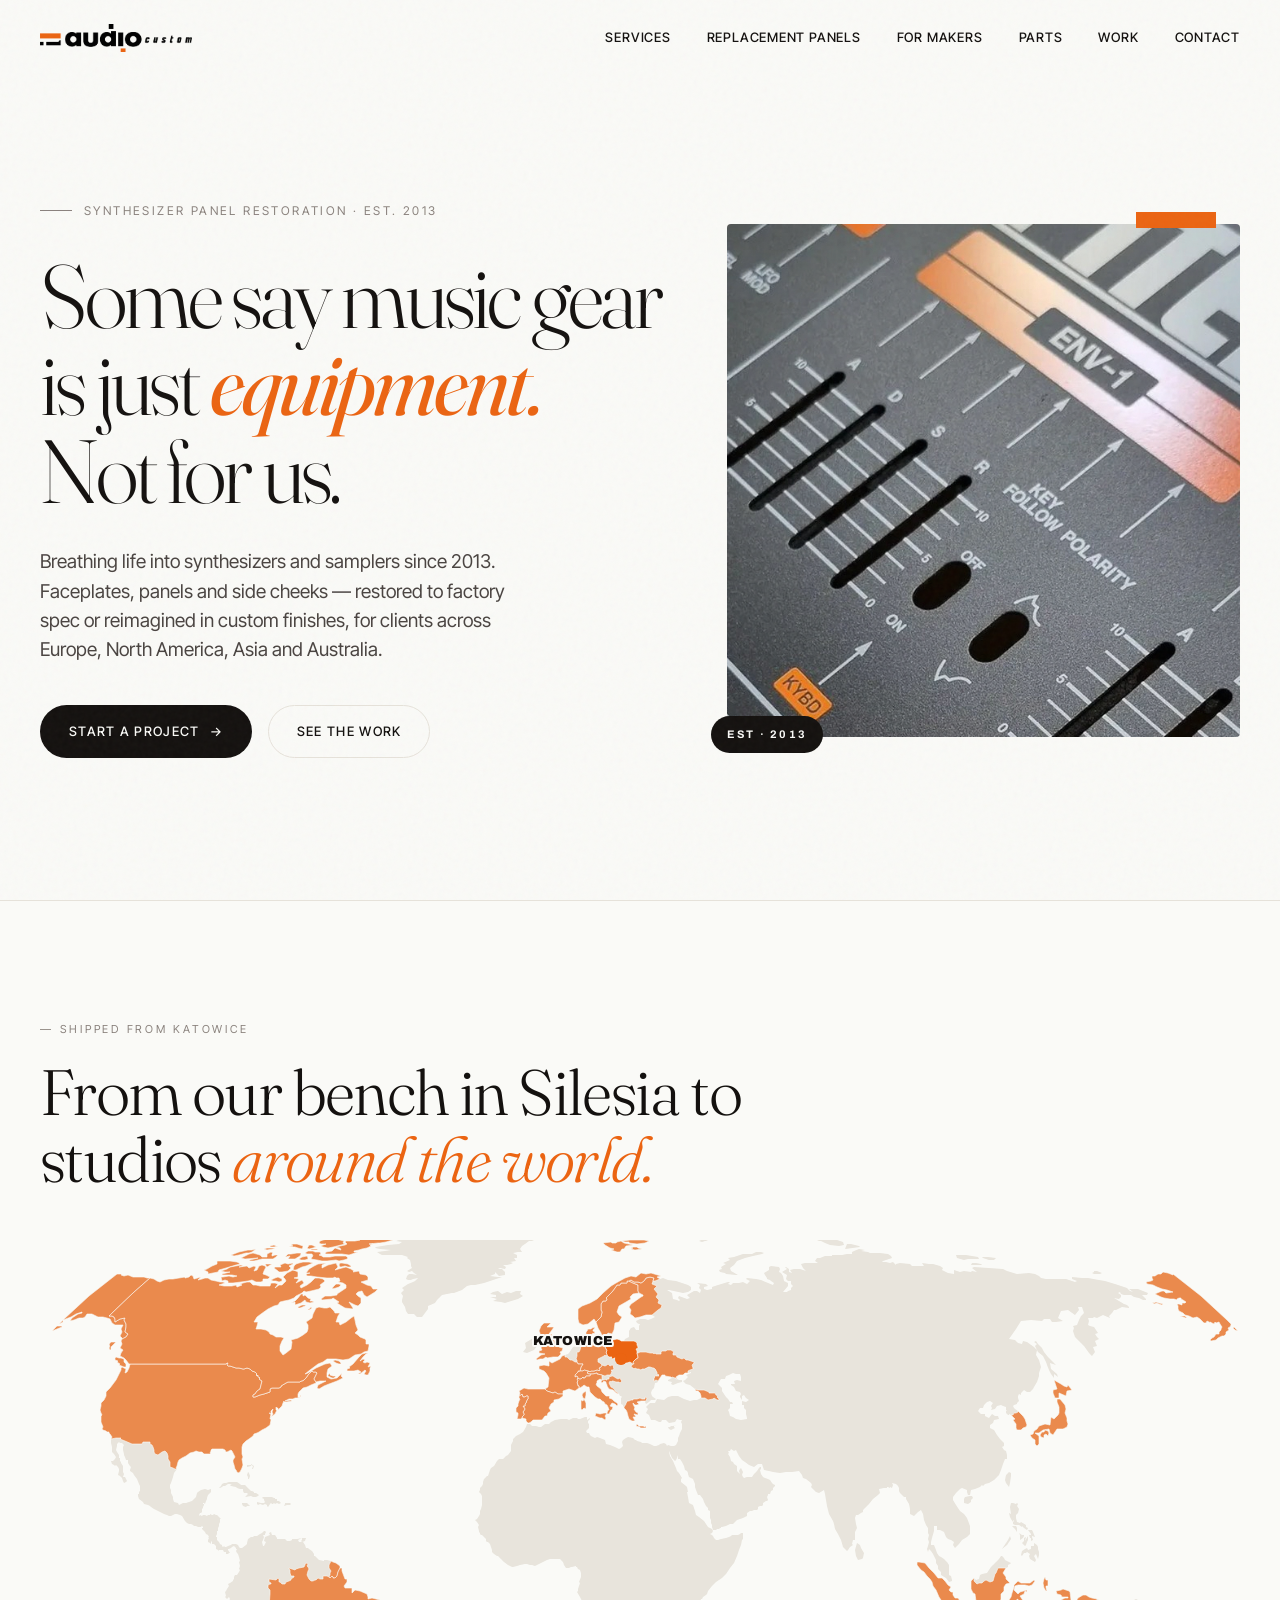
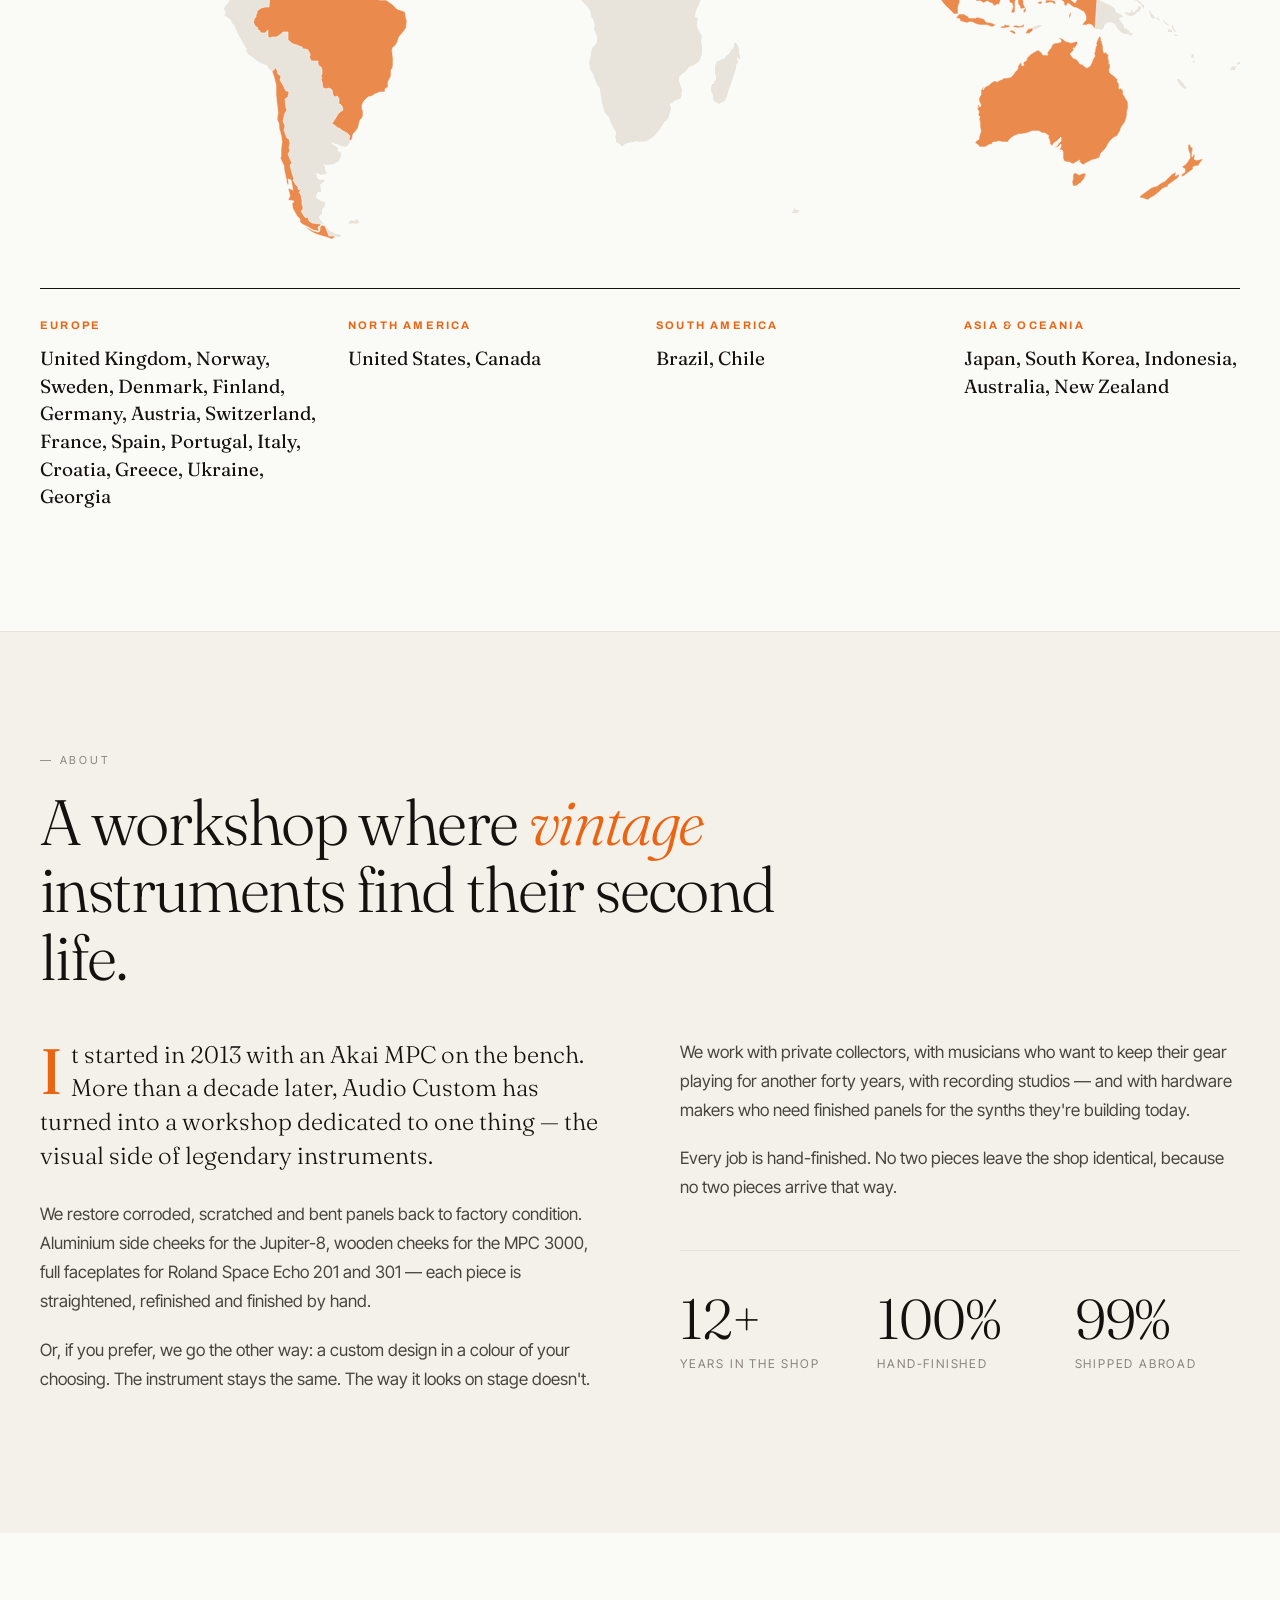
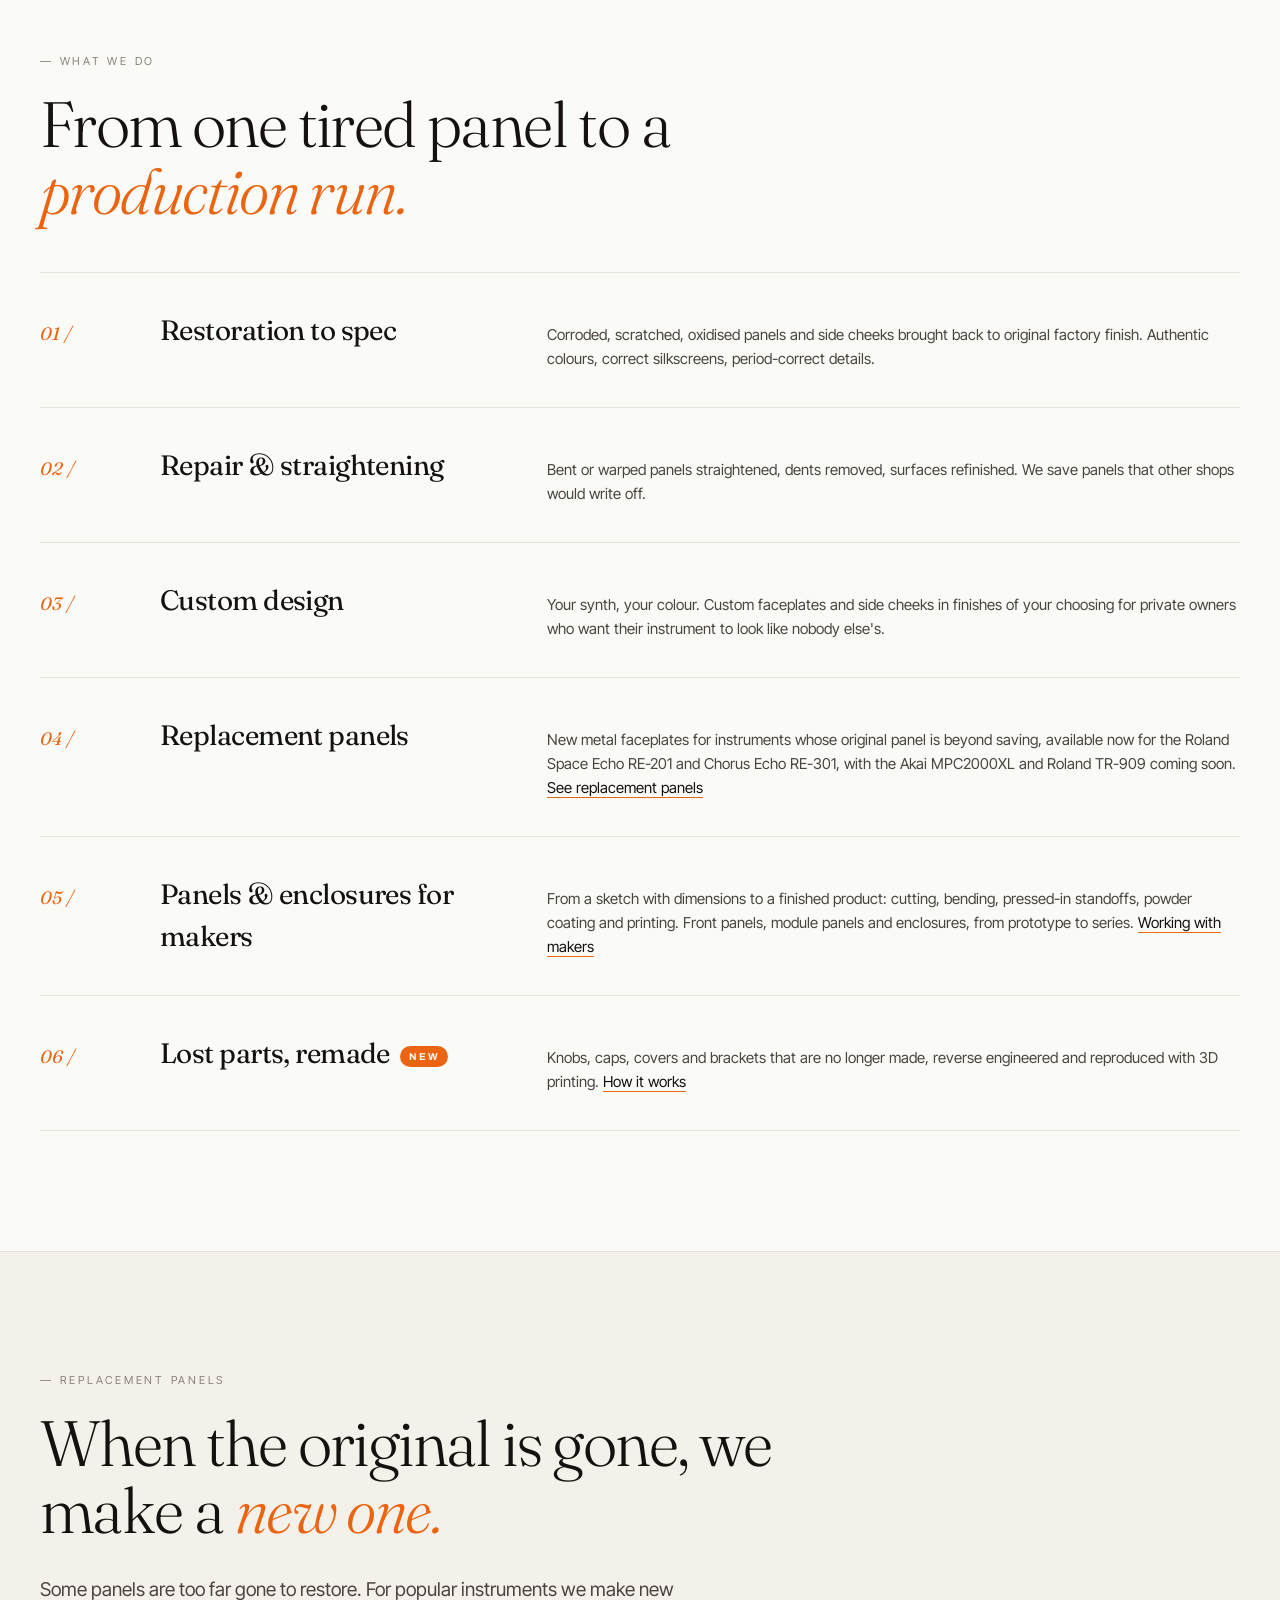
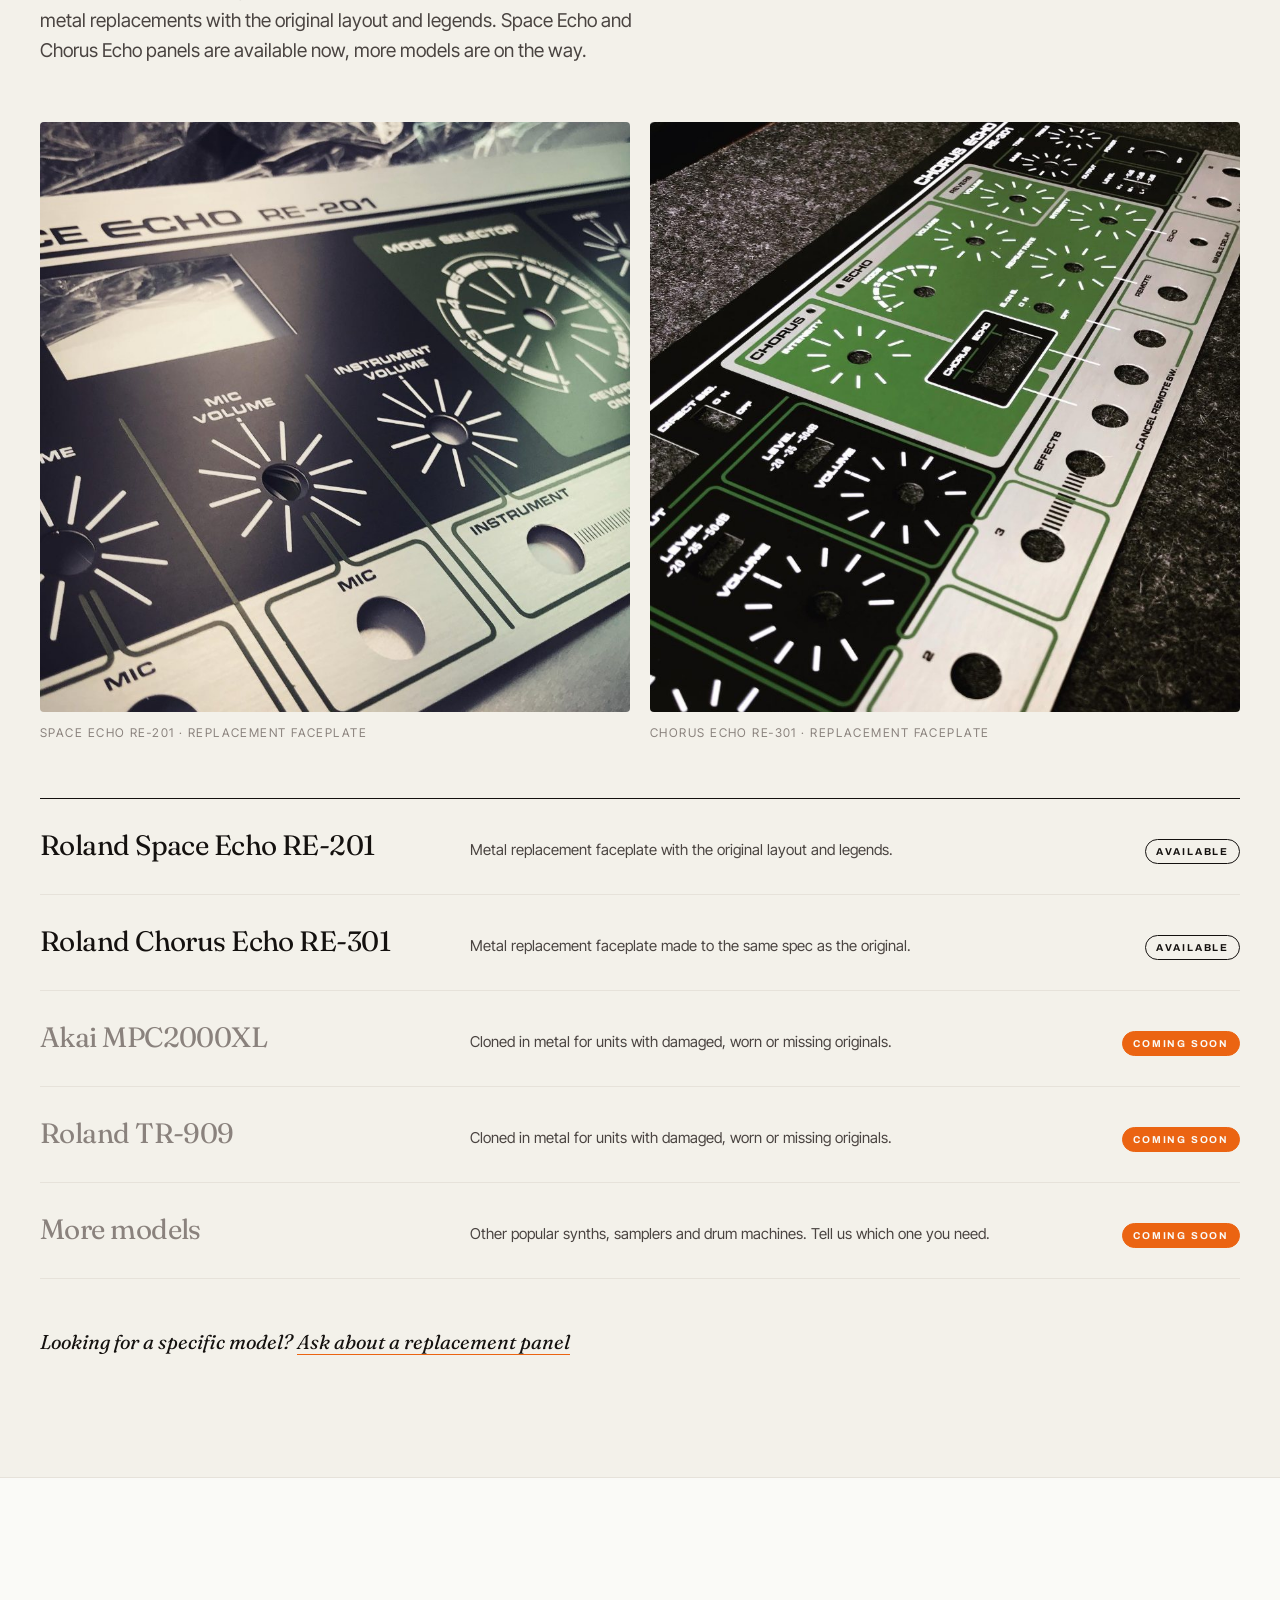
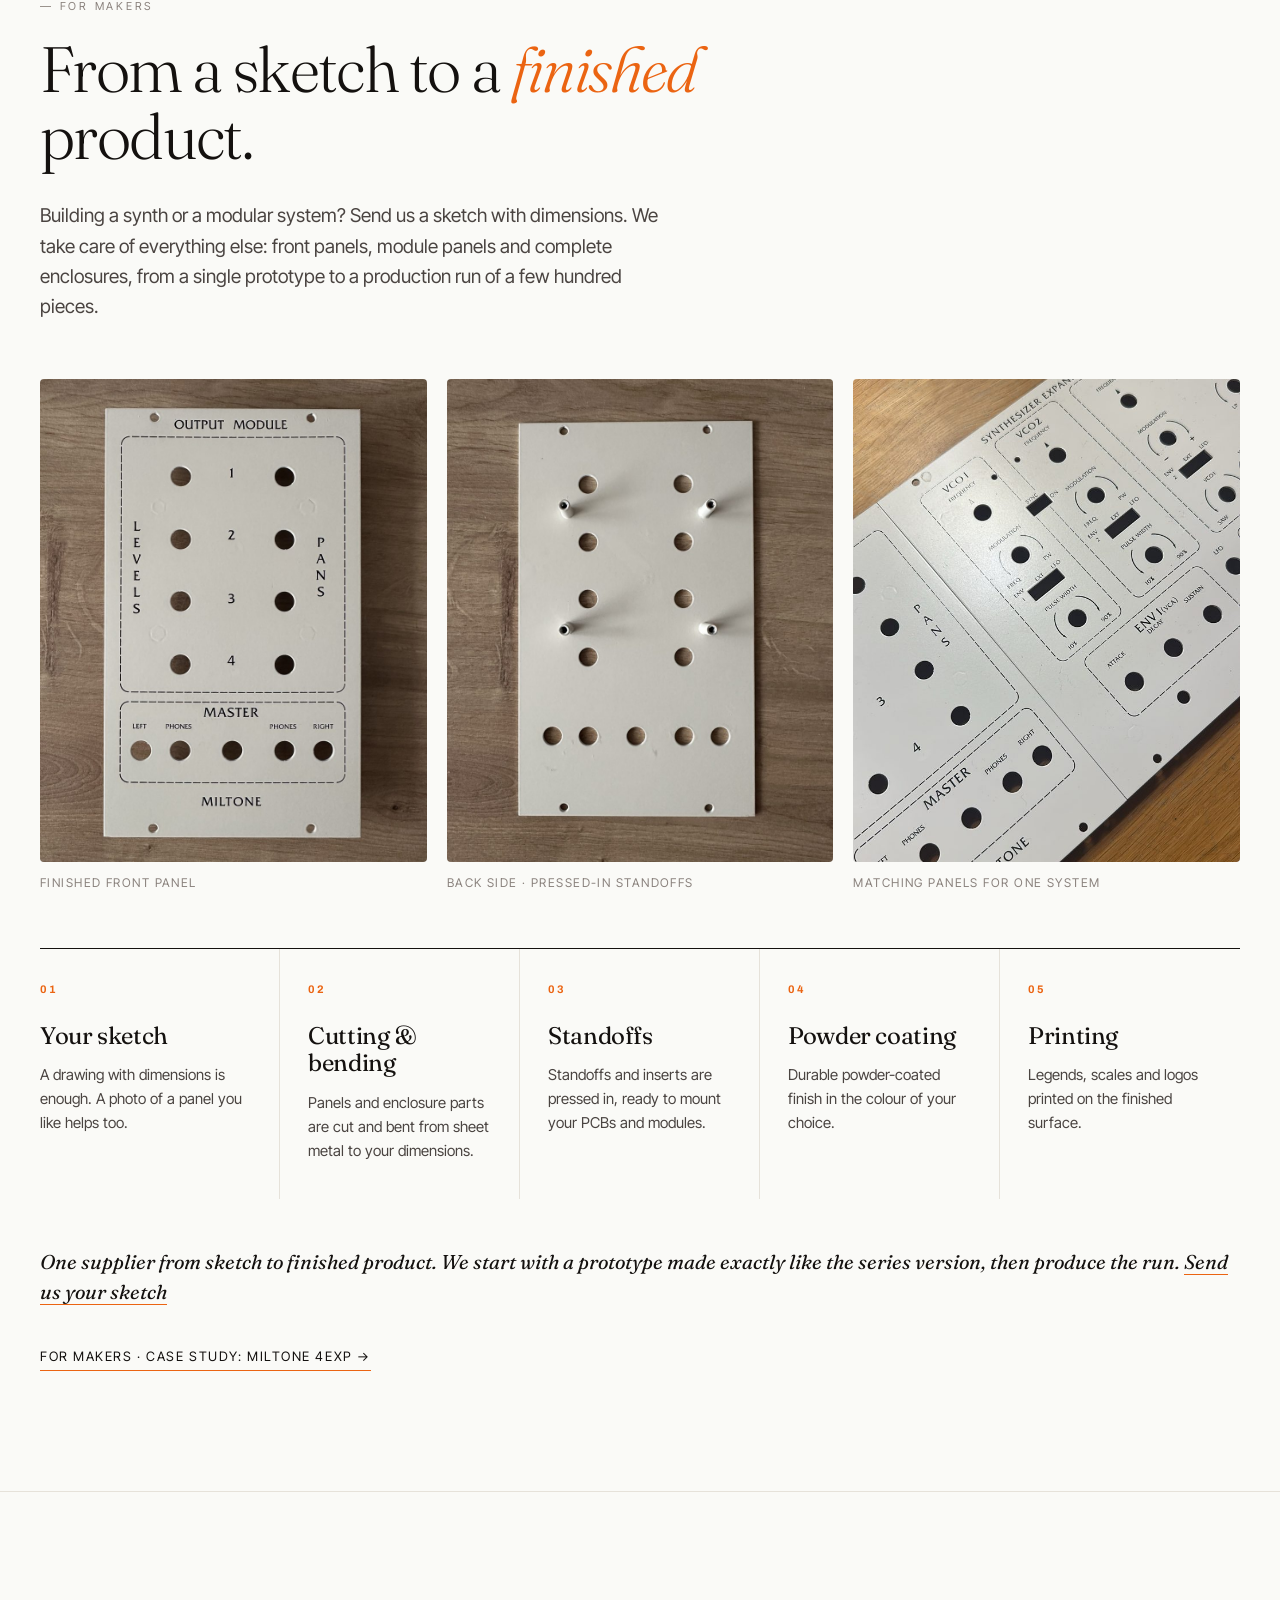
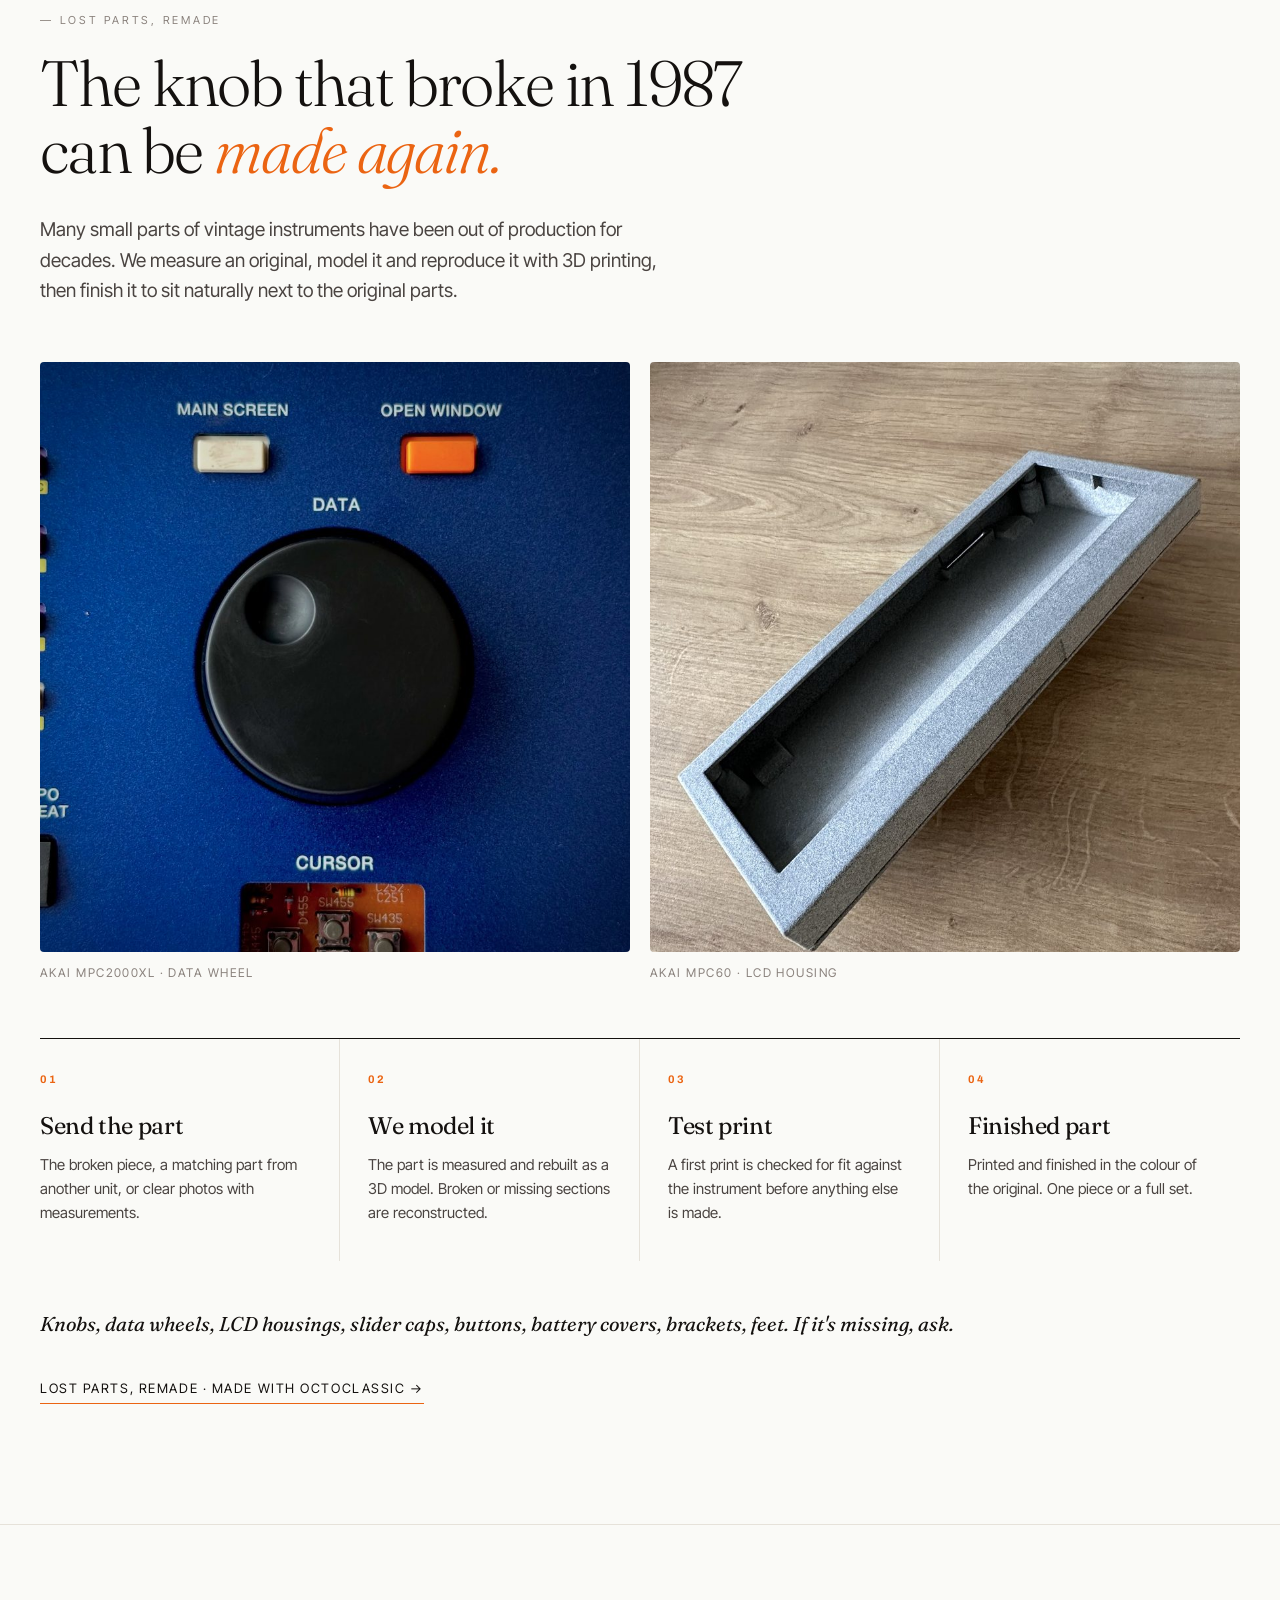
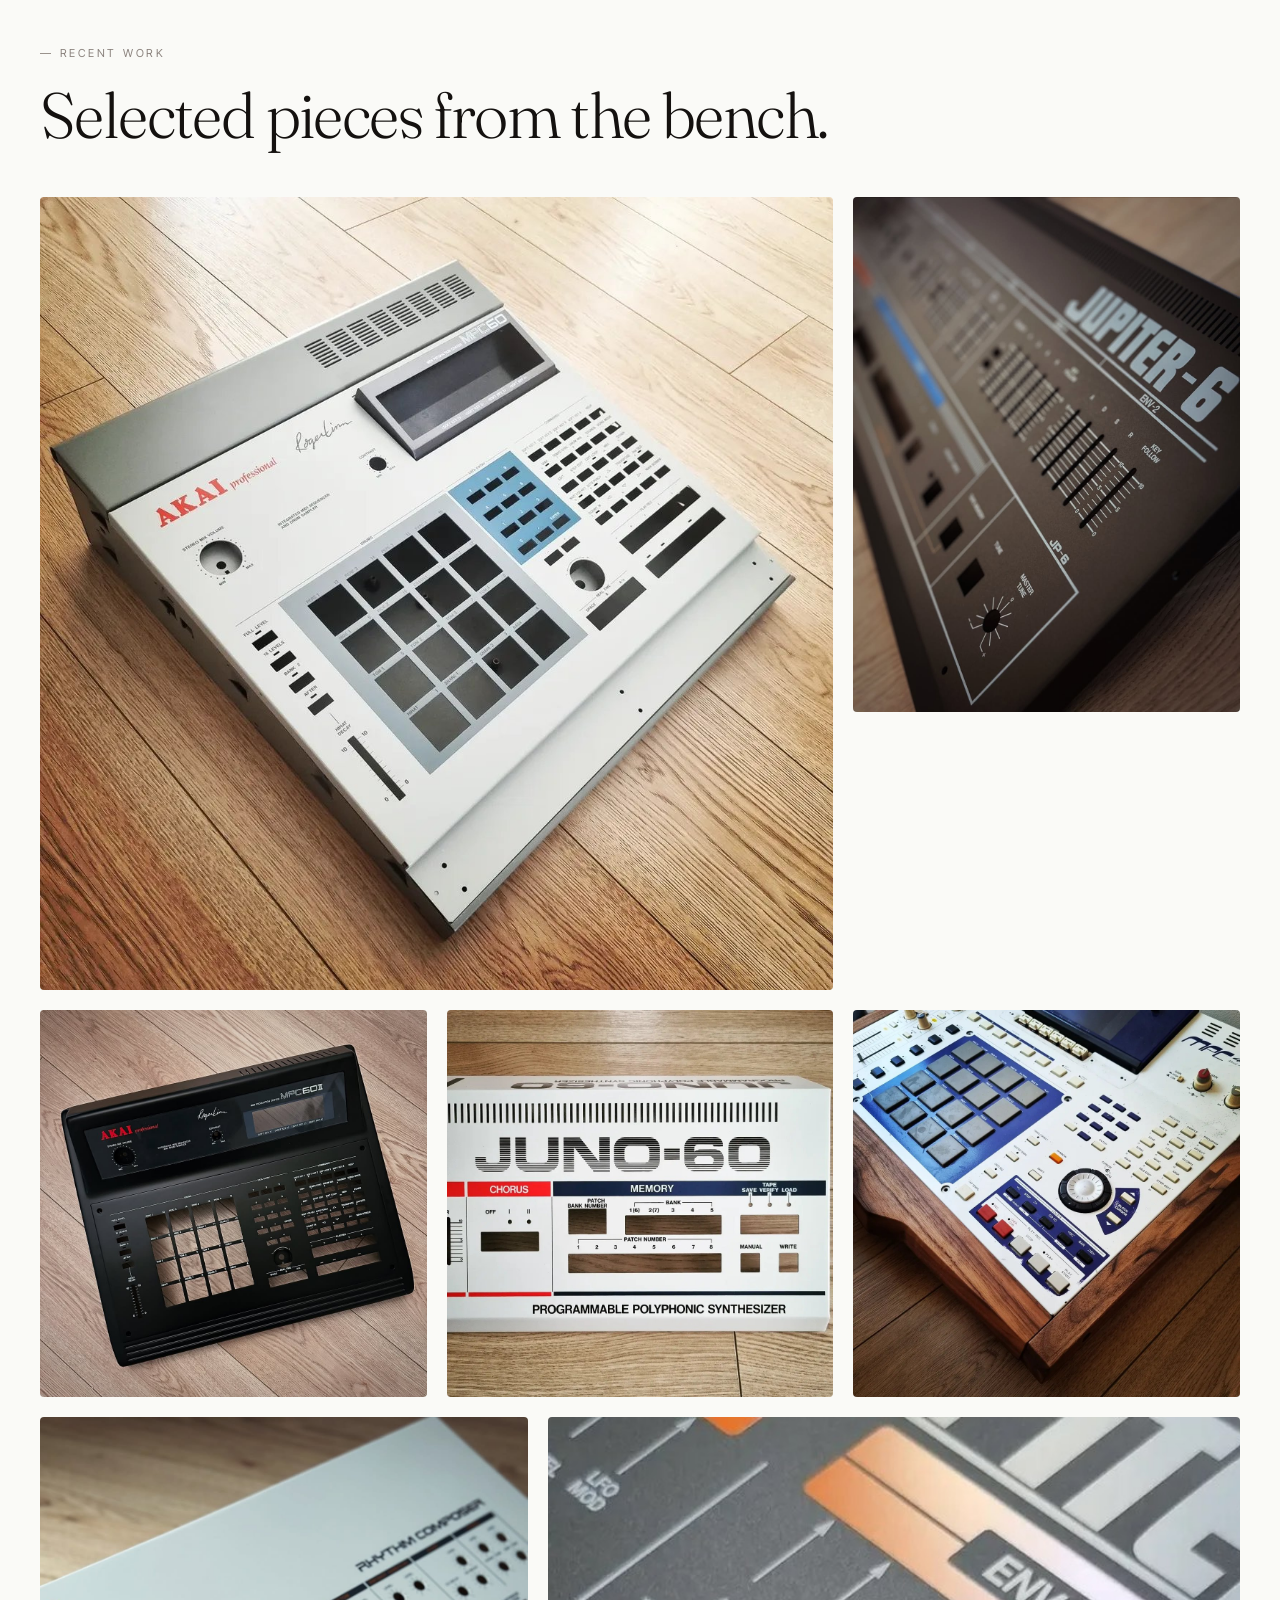
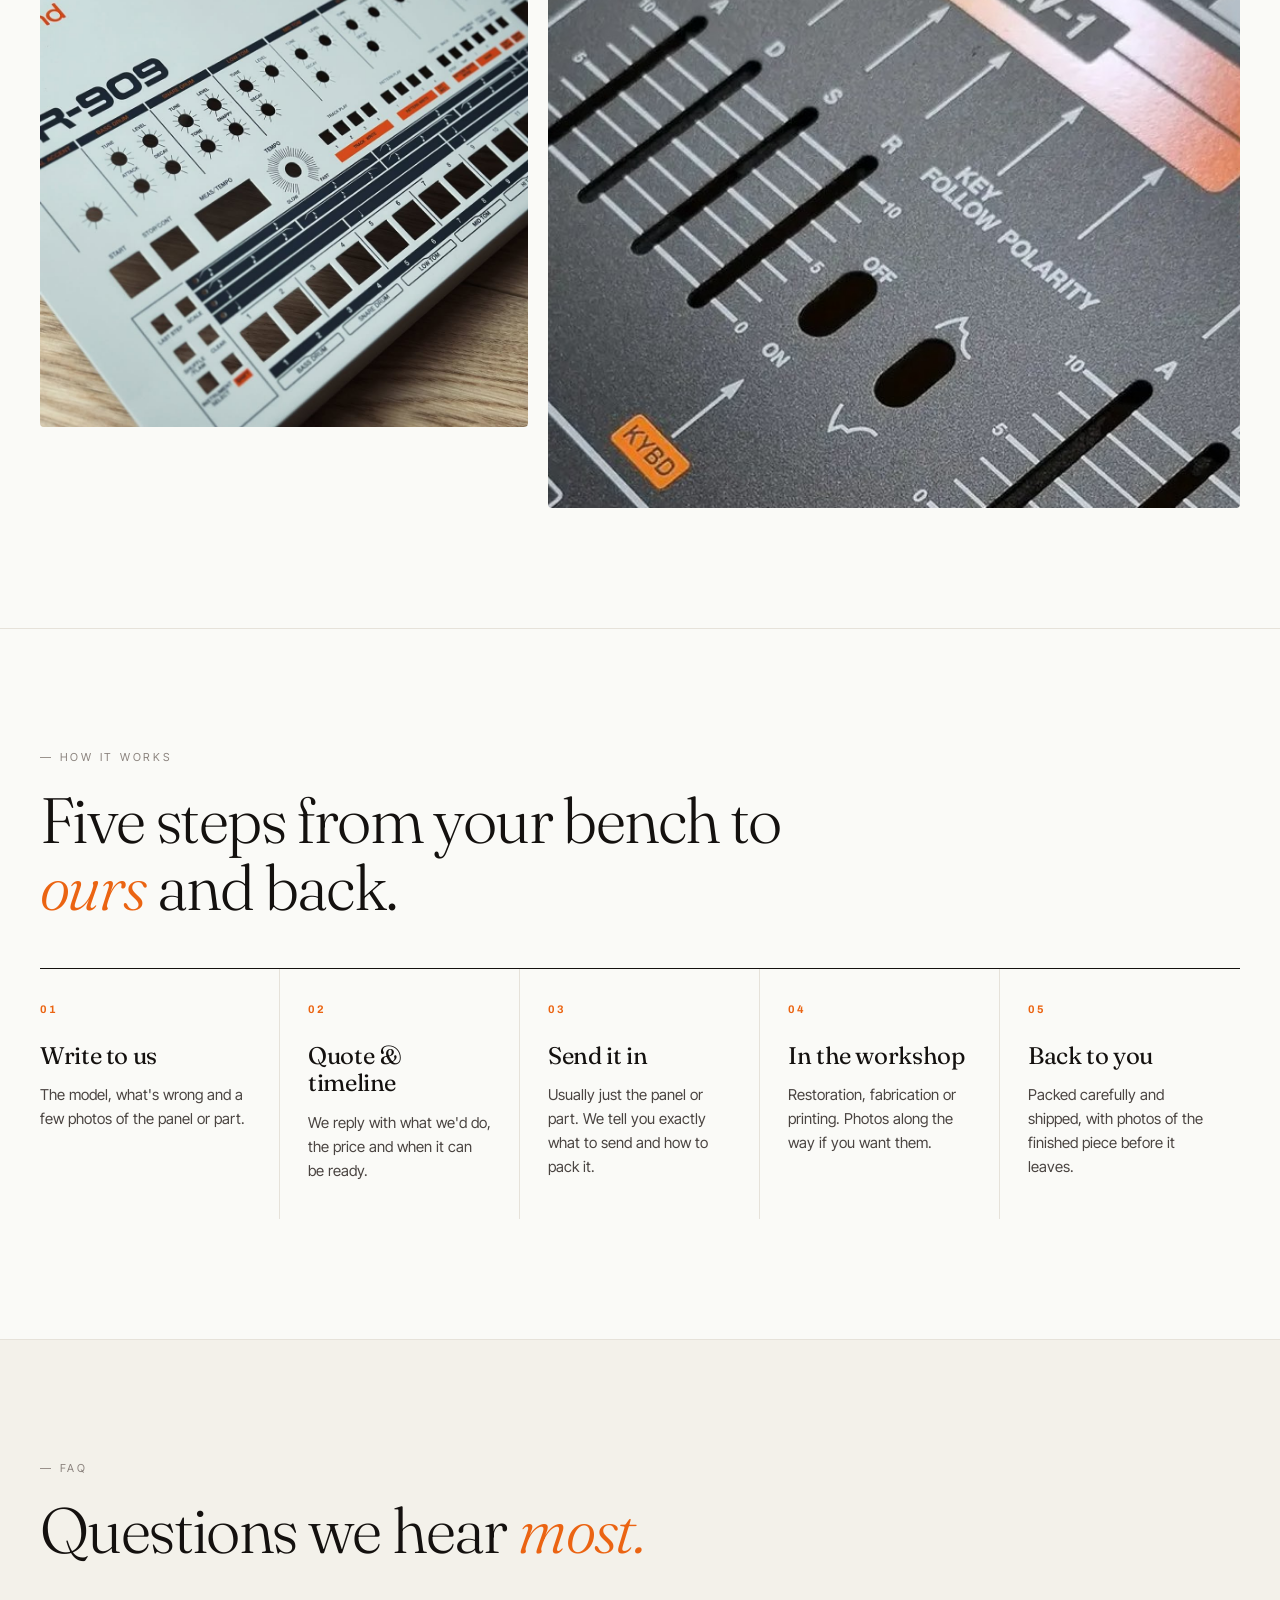
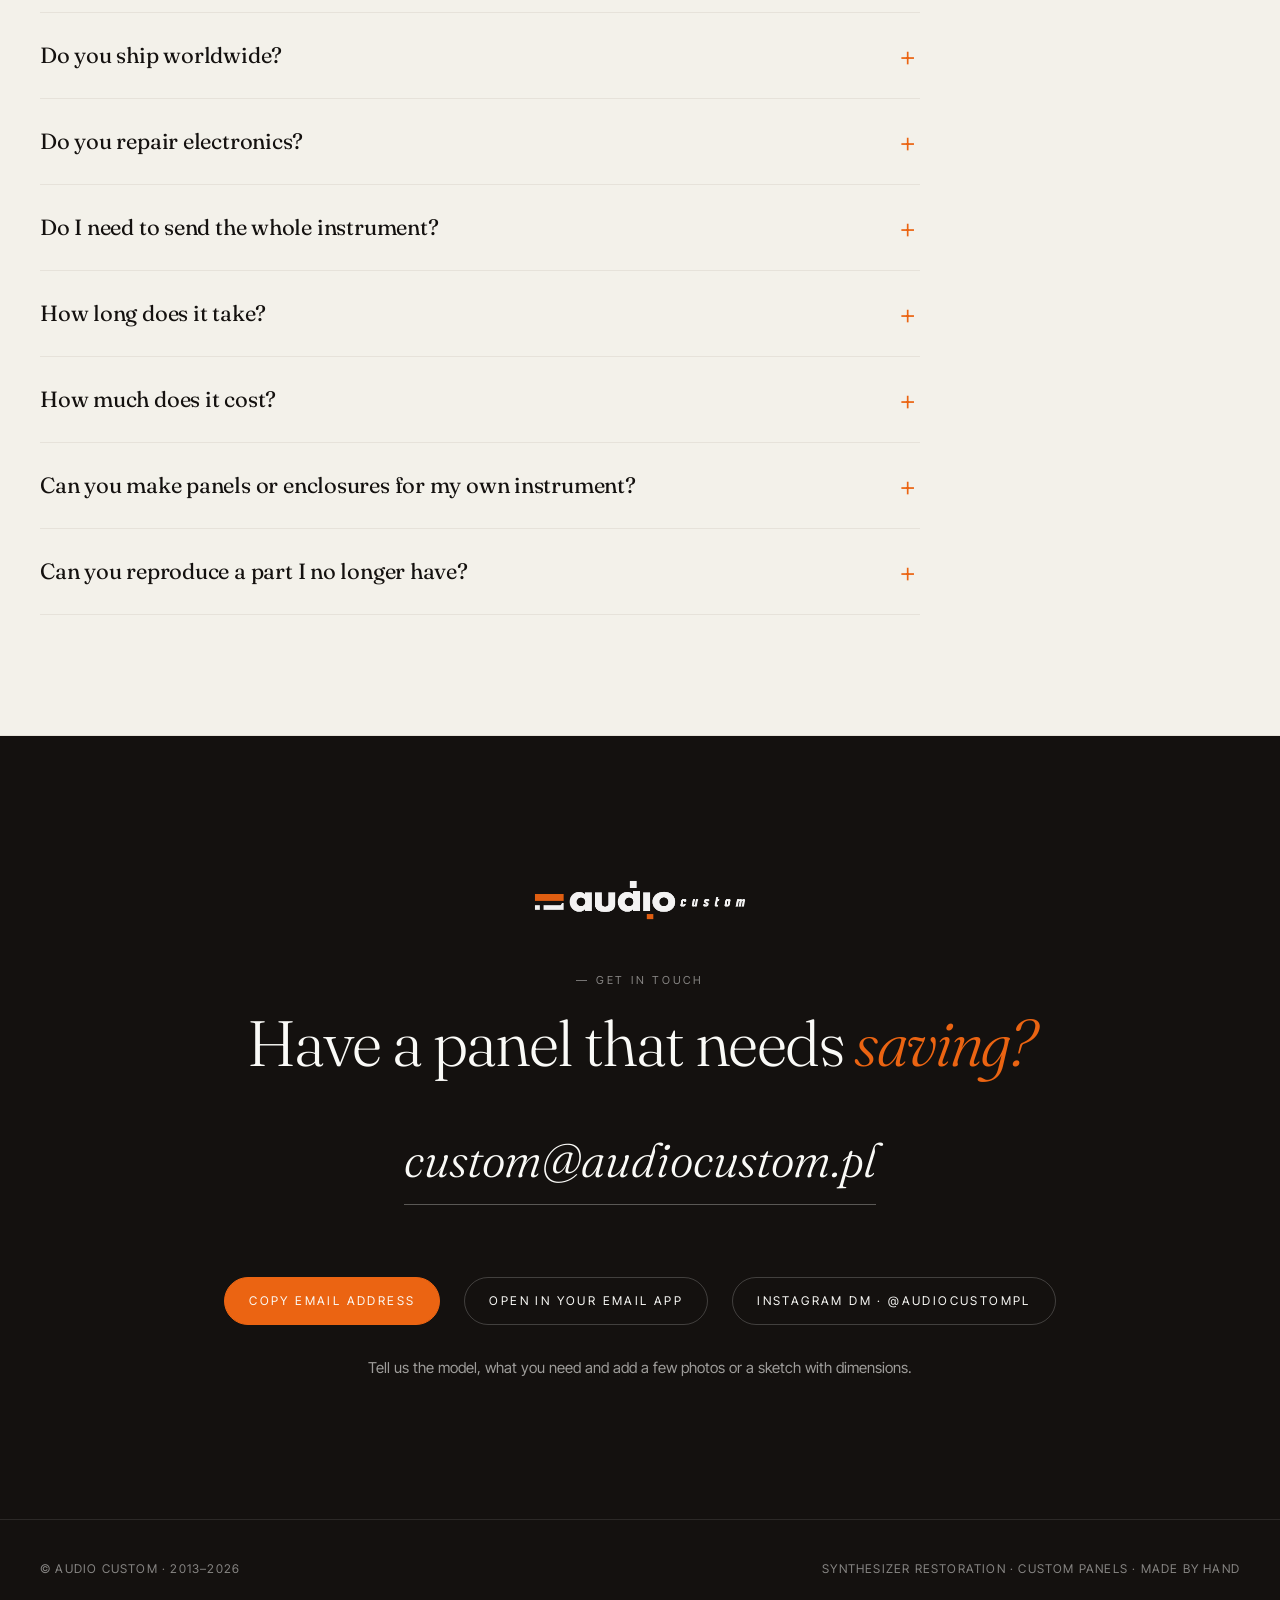
==== commit a3d8d2fc: "Map: countries light up outward from Katowice, no route lines; add Greece Co-Authored-By: Claude Opu" ====
--- a/index.html
+++ b/index.html
@@ -242,86 +242,35 @@
     <div class="section-label">— Shipped from Katowice</div>
     <h2>From our bench in Silesia to studios <em>around the world.</em></h2>
     <svg class="routes-map" viewBox="0 0 1200 600" role="img" aria-labelledby="routes-title">
-<title id="routes-title">Map of routes from our workshop near Katowice, Poland, to clients in USA, Canada, Brazil, Chile, United Kingdom, Norway, Sweden, Denmark, Finland, Spain, Portugal, Italy, Switzerland, France, Georgia, Ukraine, Croatia, Austria, Germany, South Korea, Japan, Indonesia, Australia, New Zealand</title>
+<title id="routes-title">Map of routes from our workshop near Katowice, Poland, to clients in Austria, Germany, Croatia, Denmark, Ukraine, Switzerland, Sweden, Italy, Finland, Norway, France, United Kingdom, Greece, Spain, Georgia, Portugal, USA, South Korea, Canada, Japan, Indonesia, Brazil, Chile, Australia, New Zealand</title>
 <path class="land" d="M378,693L379,695L379,696L373,696L368,696L363,695L363,695L361,694L367,694L373,694L373,693L374,692ZM1072,691L1066,692L1065,690L1065,689L1066,689L1065,688L1069,687L1073,687L1074,689L1074,690ZM411,686L416,688L418,690L420,691L421,693L418,694L414,695L410,695L405,696L398,696L394,695L393,694L398,693L399,692L400,690L400,689L401,688L402,686L403,686L407,686ZM184,670L189,671L191,670L191,671L189,672L185,672L181,671L180,670ZM172,670L178,672L176,671L172,671L167,670L168,669ZM242,664L246,665L249,664L252,667L250,666L246,666L243,666L239,667L235,666L232,664L233,664L238,664ZM328,661L330,662L330,664L330,665L327,666L325,667L321,666L321,665L318,666L315,666L312,665L311,663L313,662L315,661L318,662L318,660L317,658L315,655L315,653L317,653L320,654L322,656L324,657L326,659ZM164,707L173,708L181,708L185,708L190,707L187,706L177,706L167,705L162,704L153,704L150,702L148,701L147,700L143,699L139,699L134,696L134,696L138,696L144,697L147,696L149,695L149,694L146,693L141,692L135,691L129,691L123,690L122,690L110,683L110,683L110,683L115,684L119,684L121,683L123,682L125,681L128,681L126,680L123,678L122,677L125,676L128,678L132,677L134,676L137,676L141,676L143,675L145,674L148,673L150,673L153,674L156,673L161,674L165,674L168,673L172,674L177,674L180,674L185,674L189,674L193,674L194,673L197,672L201,673L204,672L206,671L209,672L211,673L215,675L216,674L221,675L225,675L230,676L233,676L236,676L241,676L245,676L250,677L249,675L246,674L244,673L240,672L237,671L235,670L231,667L234,667L238,668L241,667L245,668L249,669L252,670L256,671L259,670L262,669L265,669L269,670L273,670L272,667L276,668L280,669L283,669L287,670L291,670L295,671L299,672L300,670L300,669L304,670L308,670L311,671L314,672L318,672L320,671L322,670L325,669L329,669L332,668L335,668L335,666L335,665L333,663L332,662L329,660L328,659L326,658L325,656L324,655L324,653L325,651L324,650L322,648L321,647L321,645L322,644L323,642L325,641L327,640L327,638L328,637L329,636L332,636L333,635L335,634L337,633L339,632L340,631L342,631L345,632L344,633L342,634L341,635L338,634L336,635L334,636L333,637L332,638L332,639L333,641L335,642L334,643L331,644L330,645L329,646L328,648L329,649L331,651L333,652L336,653L339,654L342,656L343,657L345,659L347,660L349,661L352,665L353,666L354,668L356,669L357,671L357,672L356,674L353,674L352,675L351,677L348,678L345,679L342,679L339,680L338,681L333,682L329,681L324,682L320,682L322,683L327,684L331,685L333,686L331,687L326,687L323,687L325,689L326,690L330,691L332,692L337,694L343,694L349,695L353,696L359,697L366,697L374,698L379,699L385,700L389,701L391,702L393,701L397,701L400,700L405,699L408,698L415,698L422,699L427,699L428,698L431,697L437,697L442,696L447,696L452,695L457,695L461,694L458,693L456,692L456,690L451,691L445,691L440,691L439,690L437,687L438,687L442,686L446,685L449,684L451,683L453,682L457,681L460,681L462,680L466,680L470,680L473,679L476,678L479,677L483,676L485,675L487,674L487,672L484,672L485,670L486,669L489,668L492,667L494,666L496,665L497,663L499,662L502,662L504,663L508,664L508,662L509,661L512,661L513,662L517,663L520,662L524,662L527,662L529,663L532,662L534,661L538,661L541,660L544,659L547,659L549,658L551,657L553,658L556,657L559,659L560,660L564,660L565,658L568,657L572,657L573,659L575,657L578,657L582,657L585,657L588,657L592,657L593,659L595,660L598,659L602,659L605,659L608,659L611,658L614,658L617,657L620,656L623,656L625,655L627,653L629,651L632,652L633,653L635,654L638,654L640,655L642,656L646,655L647,654L650,653L653,652L656,651L659,650L662,650L664,649L667,648L670,648L673,647L675,646L678,646L680,645L681,644L684,643L687,642L690,641L693,641L695,641L698,641L700,643L700,644L703,646L704,647L708,647L710,648L712,649L715,649L717,649L720,647L723,648L726,648L728,649L731,649L734,649L735,653L735,654L734,656L731,657L728,658L728,660L732,660L731,661L729,663L727,664L729,665L732,666L736,665L738,664L739,662L741,661L743,660L744,658L747,657L749,656L752,656L755,656L758,655L760,654L762,652L764,651L768,650L771,649L773,648L775,647L777,646L780,647L783,646L786,646L789,646L792,645L795,642L795,643L796,645L798,646L801,646L804,646L807,646L810,646L812,646L814,646L816,647L819,646L823,646L826,646L828,646L831,645L833,644L836,643L841,640L843,640L845,641L846,643L849,645L852,645L854,645L858,645L862,644L865,643L867,642L871,642L874,641L876,642L877,643L878,644L881,644L883,645L886,646L889,647L893,646L896,645L899,644L902,643L904,644L907,644L910,644L913,644L915,644L918,645L921,644L925,643L928,643L932,643L935,643L938,642L940,640L941,639L942,640L942,642L941,643L942,645L944,645L947,645L951,645L954,645L958,645L961,645L965,645L968,645L969,646L968,648L969,649L971,650L974,651L977,652L980,652L983,653L986,653L989,652L991,653L992,654L994,655L997,655L1000,656L1000,657L1003,658L1004,659L1006,660L1010,660L1013,660L1016,660L1020,660L1022,661L1024,662L1027,662L1028,664L1026,665L1023,666L1019,668L1017,669L1014,671L1010,671L1006,673L1002,673L999,675L996,676L992,677L989,679L987,680L985,682L983,683L983,684L982,686L982,687L986,687L985,689L980,689L975,690L970,690L965,692L962,693L959,695L956,696L958,697L957,698L957,699L959,700L961,701L963,702L967,703L965,704L971,705L971,705L971,706L979,705L983,706L985,706L985,706L986,706L992,705L994,706L995,706L996,705L997,705L999,705L999,705L1000,705L1000,705L1001,706L1007,705L1008,705L1016,704L1017,705L1017,705L1019,706L1024,707L1027,707L1034,708L1044,707L1046,707L1023,712L994,715L605,715L216,715L187,712ZM1071,699L1070,698L1071,697L1069,696L1075,696L1076,696L1071,699ZM1088,690L1085,690L1086,689L1084,687L1084,686L1089,682L1090,683L1091,684L1096,683L1100,683L1088,690ZM290,591L296,594L301,595L300,597L297,597L295,596L295,597L292,599L289,598L286,597L282,596L276,594L272,592L265,587L268,588L274,591L279,592L280,590L280,587L282,585L285,586L287,588ZM316,579L319,581L319,583L315,584L313,583L311,584L308,583L311,580L315,581ZM758,573L752,573L753,571L754,569L754,568L756,570L759,570L759,571ZM1036,533L1039,535L1041,534L1044,533L1046,534L1044,539L1042,541L1040,544L1040,543L1036,546L1035,546L1033,546L1032,542L1033,539L1033,535L1034,533ZM1136,534L1135,536L1139,534L1139,536L1138,538L1135,540L1131,543L1128,545L1128,547L1126,547L1122,549L1119,552L1114,556L1110,558L1108,560L1105,559L1103,558L1100,558L1100,556L1104,553L1111,548L1113,547L1117,546L1121,543L1125,541L1128,538L1130,536L1132,534L1136,532ZM1152,512L1152,517L1154,514L1155,515L1154,519L1156,520L1158,520L1161,519L1163,519L1160,523L1158,526L1155,526L1153,527L1153,529L1152,530L1149,532L1145,535L1142,537L1142,536L1141,535L1145,532L1145,529L1142,527L1143,526L1146,524L1148,521L1150,518L1150,515L1150,514L1149,512L1148,508L1148,505L1150,504L1151,507L1153,508ZM1147,448L1145,449L1143,448L1141,446L1139,443L1137,440L1137,439L1139,439L1140,440L1142,442L1143,443L1145,446ZM1195,426L1196,427L1195,430L1192,430L1190,430L1191,428L1192,426L1194,427ZM1202,423L1199,424L1197,425L1197,423L1199,422L1200,422L1203,420L1203,420L1203,422ZM1155,422L1154,423L1153,421L1153,420ZM1154,415L1153,419L1153,418L1152,418L1151,417L1152,414ZM699,409L699,414L700,416L700,419L699,420L698,417L697,419L698,422L697,424L696,425L696,429L694,434L692,441L689,449L687,456L685,461L682,462L679,464L677,463L674,461L673,459L673,455L671,451L671,448L672,444L674,444L674,442L676,439L676,436L675,434L675,431L675,426L676,424L677,421L679,421L681,420L682,419L684,419L686,416L689,414L691,411L690,409L692,410L694,407L694,404L695,402L697,404L698,406ZM1063,410L1064,413L1066,412L1067,414L1069,415L1068,417L1069,421L1069,424L1070,424L1070,428L1069,430L1070,433L1074,436L1076,438L1078,440L1077,441L1079,444L1079,449L1081,448L1082,450L1083,449L1083,454L1085,457L1086,459L1088,462L1088,466L1088,469L1087,471L1087,475L1086,479L1085,482L1082,486L1081,488L1080,491L1077,496L1073,498L1070,501L1068,504L1066,508L1064,510L1061,513L1060,516L1059,518L1056,519L1052,520L1048,522L1046,523L1043,525L1041,523L1039,522L1040,520L1038,521L1033,524L1031,523L1029,522L1027,522L1024,521L1023,518L1023,514L1023,512L1022,510L1019,510L1021,507L1021,504L1018,507L1014,508L1017,506L1019,503L1021,501L1021,497L1017,501L1014,503L1012,506L1010,504L1010,502L1009,499L1008,497L1009,496L1005,493L1002,493L999,491L992,491L987,493L982,494L979,494L974,496L971,498L969,500L968,502L964,502L962,502L959,501L956,502L953,502L951,505L950,504L947,506L945,507L942,507L940,507L937,504L935,503L936,501L938,500L939,499L939,497L940,494L941,491L940,487L940,484L940,482L939,479L940,477L938,475L939,472L937,468L937,466L938,468L938,464L939,465L940,467L941,465L939,461L939,460L939,458L940,456L941,455L941,452L941,450L944,446L943,450L945,447L949,445L951,443L954,441L956,441L957,442L960,440L963,439L963,438L964,438L967,438L971,437L973,435L975,432L977,430L978,428L978,426L981,422L982,426L984,425L983,423L985,421L986,421L987,418L989,416L991,414L993,413L993,412L995,412L995,411L996,411L998,410L1001,412L1003,415L1005,415L1008,415L1007,413L1010,409L1011,408L1011,407L1013,404L1015,403L1017,403L1021,402L1021,400L1018,398L1020,398L1023,399L1025,401L1028,402L1029,402L1031,403L1034,402L1035,402L1036,401L1038,403L1036,406L1035,408L1033,408L1034,410L1032,412L1030,414L1031,415L1033,418L1036,419L1038,421L1040,424L1041,424L1043,425L1044,426L1047,428L1050,426L1051,424L1052,422L1053,419L1055,416L1054,413L1055,412L1055,410L1056,406L1057,405L1056,404L1057,401L1058,399L1059,397L1060,396L1061,398L1061,401L1062,401L1062,403L1063,406L1063,408ZM1137,395L1138,396L1135,396L1134,394L1136,395ZM975,394L974,394L969,391L972,390L974,391L976,393ZM1132,392L1131,392L1128,392L1128,391L1128,389L1131,390L1132,391ZM1136,391L1135,392L1132,388L1132,385L1133,385L1134,389ZM990,393L986,394L986,394L986,392L988,389L992,388L993,387L996,386L999,385L1000,385L1002,385L1000,387L996,389L993,390ZM965,384L966,385L969,385L970,387L965,388L962,388L960,388L962,386L964,386ZM984,384L984,387L978,388L973,387L973,386L976,385L978,386L981,386ZM1129,385L1129,386L1126,384L1124,382L1123,381L1124,380L1125,382L1128,384ZM1120,381L1120,381L1118,380L1116,378L1117,377L1119,379ZM929,378L936,378L937,377L944,379L946,382L952,383L956,385L952,387L947,385L944,385L940,385L936,384L932,382L929,382L927,383L920,381L920,379L916,378L919,374L924,374L927,376L928,376ZM1031,375L1029,379L1029,375L1030,373L1031,372L1031,373ZM1114,378L1113,379L1111,377L1110,374L1109,371L1110,370L1110,371L1111,373L1113,375L1115,377ZM1099,372L1097,372L1096,374L1094,375L1092,376L1090,376L1087,375L1085,373L1085,372L1089,373L1091,372L1091,370L1092,370L1092,372L1095,372L1096,370L1098,369L1098,366L1100,366L1101,367L1101,369ZM1002,363L1001,364L998,364L998,362L1002,361ZM1015,361L1016,365L1013,363L1010,362L1008,363L1005,363L1006,360L1011,360ZM1104,368L1103,369L1102,366L1101,364L1099,363L1097,361L1094,360L1096,359L1098,360L1099,361L1101,362L1102,364L1104,365ZM1030,352L1031,360L1035,363L1038,358L1043,355L1046,355L1049,357L1052,358L1057,359L1063,362L1070,365L1073,367L1075,369L1076,372L1082,375L1083,377L1079,378L1080,381L1083,384L1085,389L1087,388L1087,390L1090,391L1089,392L1093,394L1092,395L1090,396L1089,394L1085,394L1082,393L1079,390L1077,388L1075,384L1070,382L1067,383L1064,385L1064,388L1061,390L1059,389L1055,389L1052,385L1048,384L1047,385L1042,385L1044,382L1046,380L1046,376L1044,372L1037,368L1033,367L1028,363L1026,366L1025,366L1024,364L1024,362L1021,360L1025,358L1028,358L1028,357L1022,357L1021,355L1017,354L1016,351L1021,350L1023,349L1029,351ZM995,341L992,345L989,346L985,345L978,345L975,346L974,350L978,354L980,352L987,350L987,352L985,351L984,354L980,356L984,362L983,363L986,369L986,371L984,373L983,371L985,368L981,369L980,368L980,366L978,364L978,359L975,361L975,366L975,372L973,373L971,372L973,367L972,363L970,363L969,360L971,357L972,353L974,347L974,345L978,341L981,343L986,343L990,343L994,340ZM1008,342L1008,346L1006,346L1006,348L1007,351L1006,351L1004,348L1003,343L1004,339L1005,337L1006,340L1008,340ZM918,374L914,374L910,370L906,366L904,364L901,360L899,357L896,350L893,346L892,342L890,339L887,336L884,332L881,330L877,325L877,322L879,322L885,323L889,328L892,331L894,333L898,338L902,338L905,341L908,345L911,347L909,350L911,352L913,352L913,355L915,358L918,358L920,361L918,367ZM966,339L970,343L966,344L964,347L964,351L961,354L961,359L959,365L958,364L954,366L952,363L950,363L948,361L943,363L941,361L939,361L936,361L935,354L933,353L931,349L931,345L931,341L934,338L936,340L939,339L940,335L942,334L947,333L949,330L951,327L953,325L956,322L959,319L961,316L962,316L964,318L965,320L967,321L971,323L970,324L968,325L968,327L966,328L963,333L966,337ZM998,309L999,312L999,315L998,319L996,314L994,316L996,320L995,322L990,319L989,316L990,314L987,312L986,313L984,313L982,316L981,315L982,311L985,309L987,308L988,310L991,309L991,306L994,306L994,303L997,305L998,307ZM822,319L818,320L816,316L815,310L817,303L820,305L821,308L824,313L823,318ZM265,301L262,302L261,301L262,300L262,298L265,298L266,298ZM988,300L987,302L986,305L985,306L982,303L983,302L984,301L984,298L986,297L985,301L988,296ZM967,305L962,309L964,306L966,303L968,300L970,296L971,299L969,302ZM979,293L982,295L984,295L984,296L983,298L980,300L980,298L980,295ZM993,292L995,297L992,296L992,297L993,300L991,301L991,298L990,298L989,295L991,295L991,294L988,290L992,290ZM977,288L977,292L975,289L972,286L976,286ZM973,263L976,264L977,263L978,264L977,266L979,269L978,273L976,275L976,278L977,282L980,283L981,282L986,285L986,287L988,288L987,290L984,288L982,286L982,287L979,285L975,285L973,284L973,282L974,281L973,280L973,282L971,279L970,277L969,273L971,274L970,267L971,263ZM251,264L250,265L247,265L244,266L245,264L245,263L248,263L250,263ZM207,266L206,267L203,266L202,264L202,263L204,263L205,263L207,263L209,265L210,266ZM225,257L228,257L229,257L232,257L234,258L235,258L235,259L237,259L237,261L239,261L241,263L239,264L237,263L235,264L234,263L233,264L232,264L231,263L230,264L228,267L227,266L227,265L225,264L223,265L220,264L218,265L217,264L217,262L221,263L224,263L225,262L224,260L224,259L222,258L223,257ZM931,262L928,264L924,263L924,259L925,257L930,256L932,256L933,258L931,260ZM1294,260L1294,261L1293,260L1292,259L1291,258L1291,257L1292,256L1291,255L1291,255L1292,255L1293,256L1294,256L1295,257L1296,258L1296,259L1295,260ZM1290,253L1289,254L1288,253L1287,252L1287,252L1287,252L1289,252L1290,253ZM1287,251L1287,251L1284,251L1285,251ZM1283,250L1283,250L1282,250L1281,250L1280,249L1280,249L1281,248L1281,249ZM1275,247L1275,248L1274,247L1274,246L1274,246L1275,246ZM200,244L201,245L205,245L206,246L209,249L211,251L212,251L214,252L214,253L216,253L219,255L218,256L216,257L213,257L211,256L205,257L208,254L207,253L204,253L203,251L203,249L200,249L197,248L196,247L191,246L190,245L192,244L188,244L185,246L183,246L182,247L180,248L179,248L181,246L182,244L184,243L186,243L189,242L190,242L194,242L197,242ZM209,239L208,239L208,237L207,235L208,232L209,233L210,236ZM970,243L969,247L966,243L965,240L966,235L969,232L971,233L971,236ZM211,226L207,227L207,225L208,225L211,225ZM214,226L213,229L212,229L213,226L211,225L211,224ZM1008,191L1009,193L1008,196L1006,194L1004,195L1004,198L1001,197L1000,195L1002,192L1004,192L1005,190ZM637,185L634,186L634,187L635,188L631,190L629,189L628,187L630,187L630,187L631,186L633,186ZM597,184L599,186L601,186L604,186L604,187L606,186L606,188L600,188L600,187L596,186ZM567,173L565,176L566,178L565,180L562,178L560,178L555,176L556,173L560,174L564,173ZM544,159L546,163L546,169L544,168L542,170L541,169L541,163L541,160L543,161ZM1027,178L1027,181L1028,184L1027,187L1023,189L1017,189L1013,195L1010,193L1009,189L1003,190L999,193L995,193L999,196L999,204L997,206L995,204L995,200L992,198L990,195L993,194L994,191L997,189L999,186L1005,184L1010,185L1011,177L1014,179L1018,175L1019,173L1019,167L1017,162L1017,159L1020,159L1025,165L1026,169L1025,173ZM546,155L545,159L543,158L542,155L543,153L546,151ZM1024,146L1027,147L1028,145L1032,150L1027,151L1026,156L1019,153L1019,158L1015,158L1013,153L1013,150L1017,149L1015,143L1014,140L1021,144ZM290,135L293,136L296,136L294,138L292,138L288,136L288,135L290,133ZM301,124L299,124L296,123L293,121L295,120L299,121L301,123ZM86,127L84,127L79,125L80,124L77,122L78,121L75,120L75,118L76,117L79,118L81,118L84,119L84,120L84,122L86,124ZM323,117L320,121L323,119L325,120L323,122L325,123L327,122L330,123L328,127L331,126L330,128L330,131L328,135L326,135L324,134L326,131L325,130L320,134L318,134L321,132L318,130L314,131L307,131L307,129L310,128L309,127L313,124L319,117L322,114L326,113L328,113L326,114ZM72,102L76,102L71,107L71,110L70,110L69,108L70,106L69,105L70,103L71,102ZM1008,117L1016,125L1010,123L1011,129L1017,134L1018,137L1014,134L1014,138L1011,134L1009,130L1007,125L1006,122L1003,116L998,112L995,106L997,104L994,102L996,101L998,104L1002,108L1004,112ZM494,110L487,113L483,112L486,108L485,103L490,100L493,98L496,98L499,100L497,103L497,106ZM561,96L559,99L555,97L555,95L560,94ZM1198,91L1198,91L1195,90L1193,88L1194,87L1198,91ZM16,87L17,86L20,86L22,86L22,87L17,89L17,89L12,91L16,87ZM511,83L507,87L510,87L514,87L512,90L509,94L512,94L514,100L517,101L518,106L519,107L523,108L522,111L520,112L521,114L518,117L513,117L507,118L506,117L503,119L500,119L497,120L496,119L501,115L505,114L499,113L499,111L502,110L501,108L502,105L507,105L508,103L506,100L502,99L501,98L503,96L502,95L500,97L500,93L499,91L501,86L504,83L507,83ZM1147,78L1146,78L1143,77L1140,76L1142,76L1145,76ZM272,68L269,70L268,70L268,69L269,69L271,67L272,68ZM265,66L260,68L258,68L258,67L262,65L266,65ZM1112,62L1114,63L1116,62L1119,63L1123,64L1123,64L1122,65L1119,64L1117,63L1114,64L1113,63ZM263,54L263,56L265,55L266,56L268,58L271,59L270,61L272,61L274,62L270,63L266,62L265,60L261,63L255,65L255,62L251,63L255,61L258,58L261,54ZM481,51L480,54L483,56L478,59L468,62L465,63L461,62L453,61L457,59L450,57L456,57L456,55L450,54L453,52L458,51L462,54L467,52L471,53L476,51ZM296,48L292,49L293,47L296,44L299,44L301,45L299,47L299,47ZM1065,41L1075,44L1087,48L1090,51L1093,52L1089,49L1098,49L1108,53L1107,55L1102,55L1106,59L1106,60L1103,60L1099,58L1094,57L1091,55L1087,55L1084,55L1081,54L1080,52L1078,53L1081,55L1081,57L1081,57L1079,59L1074,58L1079,61L1084,64L1087,65L1089,67L1089,68L1082,67L1076,70L1074,70L1072,73L1069,76L1070,78L1063,75L1057,78L1054,77L1053,78L1048,78L1049,81L1048,85L1050,86L1054,87L1058,93L1055,94L1057,97L1059,99L1055,101L1057,106L1053,107L1055,112L1052,116L1049,113L1044,106L1035,97L1033,91L1034,88L1033,86L1037,85L1039,80L1041,76L1044,73L1042,67L1038,67L1039,70L1035,75L1028,70L1021,71L1018,78L1023,81L1016,82L1012,82L1010,79L1004,79L1002,81L991,80L981,81L976,89L969,99L975,100L978,103L982,104L983,101L987,102L994,107L997,110L996,115L999,120L1001,127L999,133L999,136L997,142L994,147L993,149L990,152L987,152L984,150L981,153L981,155L979,154L978,156L978,158L979,161L978,162L977,163L977,164L974,165L973,166L974,168L974,168L975,169L978,171L983,176L985,179L987,185L986,187L983,188L981,190L977,190L976,188L976,184L973,180L975,179L971,175L969,174L969,175L968,175L968,175L967,174L966,173L966,171L967,171L966,170L966,168L966,167L963,166L961,165L957,166L955,169L951,170L952,168L951,166L953,163L950,161L947,162L944,165L943,168L940,168L938,171L941,174L945,174L945,176L949,178L952,174L955,176L958,176L959,179L954,180L953,183L950,185L950,188L954,190L957,195L960,199L964,203L964,206L962,207L964,210L966,211L967,215L967,219L965,219L963,224L961,230L959,235L954,240L949,243L945,244L943,246L942,245L940,247L935,249L931,250L930,255L928,255L927,252L927,250L922,248L920,249L916,253L913,257L913,260L916,265L920,271L924,274L927,278L930,286L930,294L927,297L922,300L919,304L915,308L913,305L914,302L911,300L908,299L906,297L904,292L900,290L897,290L897,286L894,286L894,291L892,298L891,302L891,305L894,305L896,310L897,313L899,316L901,317L904,319L904,319L907,322L909,325L909,328L909,330L909,332L909,335L911,336L912,340L912,341L909,342L906,338L901,335L901,332L898,329L898,326L896,323L896,320L895,318L894,316L893,314L891,311L889,309L888,312L887,309L888,306L889,302L888,299L889,295L888,293L888,288L886,285L884,280L883,274L881,270L878,272L874,276L872,275L870,274L870,269L869,264L866,259L866,257L864,257L860,253L859,251L859,248L858,246L856,244L852,243L853,245L852,248L850,247L850,248L848,247L847,247L847,248L844,248L839,249L840,253L838,255L833,259L829,264L826,267L823,270L823,272L821,273L818,275L816,275L815,278L816,284L817,288L815,292L815,300L813,300L812,304L813,305L810,307L808,310L807,311L803,307L801,300L799,296L798,294L795,289L794,284L793,281L789,274L787,266L786,260L785,254L784,250L779,253L776,252L771,247L772,245L771,243L766,239L763,238L762,235L759,231L752,232L746,232L740,233L733,232L729,231L724,230L722,224L721,224L718,224L714,227L709,225L705,222L702,220L699,216L696,210L694,211L691,209L690,211L688,211L689,213L688,214L690,217L691,221L693,222L694,224L697,226L697,227L697,229L697,231L698,232L699,233L700,234L699,231L700,229L701,228L702,230L703,232L702,235L703,237L703,237L704,238L707,237L710,237L712,237L714,234L717,231L719,228L720,227L721,227L721,229L720,230L721,234L723,237L725,238L728,239L730,240L732,243L733,244L735,245L735,246L733,248L733,250L731,251L730,254L728,254L728,255L727,257L728,260L727,261L726,261L723,263L723,265L722,266L720,266L718,267L718,269L717,270L714,270L712,271L710,271L707,273L707,275L707,276L703,278L697,280L693,284L692,284L690,284L688,285L686,286L682,287L681,287L681,288L680,288L679,289L677,289L676,290L673,290L672,287L672,285L671,283L671,280L670,278L670,278L670,276L670,275L670,273L670,271L668,270L668,268L666,266L664,262L663,259L660,255L658,255L656,250L655,247L655,244L653,239L651,238L649,237L648,234L648,233L647,231L645,230L644,226L642,222L640,219L638,219L638,217L638,215L639,213L639,213L638,215L637,218L636,220L635,221L634,220L632,218L629,211L629,212L630,216L633,221L636,228L637,231L639,233L642,238L641,239L641,242L646,246L647,247L648,252L647,252L648,257L649,263L651,264L653,265L655,271L656,275L659,277L664,281L666,284L668,287L670,288L672,289L673,291L672,293L670,294L672,295L673,296L674,298L676,300L678,300L681,299L686,298L689,297L691,296L692,295L695,295L696,295L698,295L700,294L701,293L703,293L703,294L703,296L703,299L702,300L701,305L699,310L697,316L694,323L690,328L686,334L682,338L676,342L672,346L668,351L667,354L666,355L663,357L662,359L661,359L660,362L659,364L658,367L657,368L655,374L655,377L658,378L658,379L657,382L657,384L657,386L658,389L660,393L661,394L662,396L661,401L662,405L662,412L662,414L661,417L660,420L657,423L654,425L649,427L645,432L643,433L640,436L639,437L639,441L640,444L641,447L641,448L642,448L642,452L641,454L642,455L641,457L640,459L636,460L632,463L630,464L630,466L631,467L631,469L630,472L629,476L628,478L626,481L625,481L623,484L622,486L620,489L616,494L613,497L610,499L607,501L605,501L604,502L602,501L600,502L596,501L594,502L592,502L588,503L585,504L583,506L581,506L580,504L579,504L577,502L577,503L576,502L576,499L575,496L576,495L576,492L573,487L571,483L571,483L569,477L566,474L564,471L563,466L562,463L561,456L560,450L560,448L558,446L556,442L554,437L553,434L550,429L550,426L549,423L550,419L551,415L551,413L552,409L553,407L556,404L557,402L557,399L557,396L556,394L555,392L554,389L554,388L555,386L554,382L553,379L551,376L551,375L551,374L550,370L546,365L542,361L540,357L537,352L538,351L538,349L539,346L540,343L539,342L541,337L541,333L540,330L538,329L537,327L536,327L536,326L532,327L531,327L529,328L526,328L524,325L523,322L520,319L517,319L514,319L510,319L507,320L501,323L499,324L495,326L492,325L490,325L487,324L485,324L480,325L477,326L473,327L473,327L472,327L468,325L464,322L461,319L458,316L457,316L454,314L452,312L452,310L451,307L450,304L448,302L447,302L446,301L446,299L445,298L444,297L442,295L441,295L440,294L440,293L439,292L439,291L438,287L439,285L437,282L435,280L437,279L439,276L440,274L440,271L441,269L442,265L442,260L442,258L442,256L441,254L439,252L440,250L440,248L442,246L443,244L443,242L444,239L447,236L448,236L449,233L450,230L451,228L454,226L457,221L459,219L463,219L466,216L468,215L471,211L471,205L473,201L473,199L476,196L480,194L483,192L486,187L487,184L490,184L492,186L496,186L499,187L501,187L505,184L509,184L511,182L515,180L521,179L527,179L529,180L533,178L537,178L538,179L540,179L545,177L547,177L547,180L550,178L550,179L548,181L548,183L549,184L549,188L546,191L547,193L549,193L550,195L551,196L555,198L557,197L560,198L565,200L566,204L570,205L575,207L579,209L581,208L583,206L582,202L583,200L586,198L588,197L593,198L595,200L596,200L597,201L601,202L602,203L607,203L610,204L614,206L616,206L619,205L620,204L624,203L626,204L627,206L628,205L631,206L634,206L636,205L637,203L637,203L638,201L638,198L639,196L639,196L640,193L642,189L642,189L642,186L642,184L641,182L642,180L640,180L637,179L635,182L629,183L626,180L622,180L621,182L619,182L615,180L611,180L609,175L606,173L608,169L606,167L610,163L615,163L617,159L624,160L628,157L632,156L638,156L644,159L650,161L654,160L657,160L661,158L661,156L660,153L658,151L656,151L655,149L650,145L646,144L643,141L645,140L648,137L646,135L651,133L651,132L648,133L645,133L643,135L639,135L636,137L637,139L639,140L642,140L642,142L638,143L633,145L631,144L632,142L628,141L628,140L632,138L631,137L625,136L625,135L622,135L620,138L618,141L618,142L616,143L615,143L614,148L612,150L611,153L612,156L613,157L616,159L615,160L611,160L609,162L606,164L605,162L605,161L603,161L601,161L597,162L599,164L597,165L595,165L593,163L593,164L594,166L595,168L594,169L596,172L598,173L598,175L594,174L596,177L593,177L595,181L592,181L589,179L588,176L587,172L586,170L584,168L584,167L583,166L583,165L581,164L581,162L581,158L582,157L581,156L580,156L579,154L578,154L575,152L573,150L569,149L567,146L567,145L566,143L566,142L564,141L562,143L561,142L562,140L562,140L562,140L560,139L557,141L557,143L556,144L557,146L561,149L562,152L566,156L569,156L570,157L569,158L572,159L574,161L577,163L578,164L577,166L575,164L572,163L570,166L573,167L572,170L571,170L569,174L567,174L567,173L568,170L569,170L568,167L567,165L565,164L564,162L562,161L560,159L558,159L555,157L552,154L550,152L549,147L547,147L544,145L543,146L540,148L539,148L535,151L529,149L523,151L523,154L523,156L519,159L514,160L514,162L511,164L509,168L511,171L508,173L507,176L505,176L502,180L497,180L493,180L491,182L489,183L488,183L486,181L486,179L482,178L481,179L479,179L477,179L478,175L478,173L476,172L476,171L476,168L478,166L478,164L479,161L480,159L479,158L479,156L480,153L479,151L484,148L488,149L493,149L497,149L500,149L505,149L508,147L509,138L506,133L504,131L499,129L499,126L504,125L509,126L509,121L512,123L520,119L522,116L525,115L528,114L529,113L533,107L538,105L541,105L541,104L544,104L545,105L547,103L547,101L547,98L546,96L546,92L547,91L548,89L551,89L552,88L555,87L554,89L553,90L553,91L555,92L554,94L553,93L551,96L551,98L551,100L555,101L554,103L558,102L560,101L564,102L565,104L567,102L573,100L577,99L580,100L581,101L584,101L585,99L589,97L589,94L589,91L591,88L594,87L596,90L599,90L599,86L600,84L599,84L597,83L596,81L600,79L605,79L608,80L611,79L615,77L612,75L606,75L600,77L595,78L593,76L590,74L591,70L589,67L591,64L594,62L601,57L603,56L603,55L599,53L593,54L590,57L591,59L586,62L579,66L577,72L579,75L582,77L579,82L575,83L574,90L572,94L568,93L565,97L562,97L561,93L558,88L556,82L554,79L548,84L543,85L539,83L538,79L538,69L542,66L550,63L557,59L563,53L571,46L576,43L585,38L591,36L596,37L601,33L606,34L611,33L621,36L617,37L620,39L623,38L628,40L636,41L648,45L651,47L651,50L648,52L643,53L629,50L627,50L632,53L633,59L637,60L639,61L640,60L638,58L639,56L647,59L650,58L647,55L654,51L657,51L660,53L661,50L659,48L660,45L657,43L666,44L668,46L664,47L664,49L667,50L672,49L672,47L678,45L688,42L690,42L688,44L691,45L693,43L699,43L703,42L707,44L710,41L706,39L707,38L716,39L721,40L733,45L734,43L731,41L730,40L727,39L727,38L725,35L724,33L729,30L729,27L731,26L739,27L740,29L739,32L741,33L743,36L744,41L748,43L748,46L743,52L747,52L748,51L751,50L751,48L753,46L751,44L751,41L748,41L746,39L747,35L742,32L747,29L745,27L746,27L749,29L749,32L752,33L750,30L754,29L760,29L766,31L763,28L761,24L765,23L772,23L778,23L775,21L777,18L780,18L785,16L792,16L792,15L799,15L802,15L807,14L812,14L812,12L814,11L819,9L825,10L821,11L828,12L830,13L832,13L840,13L848,14L851,16L852,18L849,19L843,21L842,22L846,22L850,23L853,22L856,25L856,24L860,23L870,24L872,26L884,26L882,23L889,24L893,24L900,26L903,28L902,30L908,33L914,34L914,30L920,32L924,31L931,32L932,31L937,32L932,28L934,27L963,29L967,31L977,34L989,33L995,34L999,36L1001,38L1006,39L1009,39L1014,39L1021,39L1026,39L1035,42L1037,41L1032,39L1032,37L1042,38L1048,38L1059,40ZM688,159L690,162L692,162L693,164L690,164L690,168L689,169L688,170L689,172L690,176L693,177L696,179L701,180L707,179L707,178L706,174L706,170L704,168L704,165L702,165L702,161L706,162L709,160L706,158L704,155L702,156L702,160L700,157L700,156L701,154L700,152L696,151L694,147L691,145L691,144L695,144L694,141L697,140L701,141L701,137L700,134L696,134L693,133L689,135L686,136L685,139L681,139L678,144L682,148L682,151L686,157ZM242,41L239,42L236,41L233,41L231,40L235,38L238,37L240,38L242,39L242,39ZM1054,32L1057,34L1054,34L1052,33ZM1054,32L1054,31L1057,31L1062,33L1062,33L1060,34L1057,34ZM1187,80L1187,80L1187,80L1191,84L1191,84L1191,85L1190,87L1188,88L1189,90L1186,92L1186,94L1184,96L1182,96L1180,97L1178,98L1176,100L1171,101L1170,100L1172,98L1174,97L1176,94L1179,94L1179,92L1181,90L1181,89L1182,87L1180,84L1179,82L1176,83L1175,82L1174,84L1170,82L1171,83L1167,81L1166,83L1164,83L1161,80L1160,79L1157,77L1153,78L1149,76L1145,75L1143,73L1139,71L1138,69L1138,66L1137,64L1139,64L1142,65L1142,63L1145,63L1146,62L1143,60L1141,59L1141,58L1139,58L1137,59L1137,60L1134,59L1130,59L1124,58L1121,57L1115,54L1117,53L1122,51L1124,51L1126,53L1133,52L1127,50L1122,48L1117,47L1113,45L1107,44L1106,42L1111,41L1113,40L1112,38L1112,36L1115,36L1118,34L1121,34L1123,32L1128,33L1133,35L1133,34L1161,56L1187,80ZM23,80L23,82L19,84L23,80ZM77,34L77,34L82,34L81,35L84,36L88,35L93,37L98,37L100,37L104,37L107,38L110,38L114,39L117,41L120,42L124,40L129,39L133,39L139,38L145,37L145,38L149,37L151,35L153,36L154,39L161,37L158,40L162,39L165,38L168,38L171,40L176,41L180,42L183,42L185,43L179,45L184,46L192,46L196,45L197,47L202,45L200,44L203,43L207,42L210,42L211,43L213,45L216,45L220,46L225,46L230,46L231,43L235,43L238,44L235,48L239,45L242,45L246,41L245,39L243,37L247,33L253,30L256,31L258,32L258,37L254,38L259,39L259,39L256,43L262,40L264,43L260,46L261,48L267,45L271,42L275,38L279,38L283,39L285,41L284,42L280,45L281,47L279,49L271,51L266,52L264,51L262,53L256,56L254,58L249,60L244,61L240,62L238,65L234,66L228,69L221,74L217,77L214,82L218,82L217,86L216,89L221,89L226,90L229,92L230,94L233,95L236,97L241,97L244,98L242,101L240,106L240,111L243,115L246,113L251,109L252,102L251,100L258,98L263,95L267,92L268,89L268,85L266,82L272,78L273,74L276,68L279,67L284,68L287,68L290,67L292,69L294,71L295,73L300,73L298,76L296,82L299,82L300,85L306,82L311,78L314,76L315,80L316,85L318,90L315,93L318,95L320,97L325,99L326,100L326,104L329,104L329,106L328,111L324,112L321,114L315,115L309,119L303,120L296,119L291,119L287,119L283,122L278,124L270,130L265,134L268,133L276,128L285,124L290,123L292,126L288,129L287,133L287,137L291,139L297,138L302,133L301,136L303,138L297,141L289,144L284,146L279,149L277,148L278,145L286,141L280,141L276,142L276,143L271,145L267,147L263,148L260,151L259,152L258,154L258,157L260,157L260,155L261,156L260,157L257,158L255,158L253,159L251,159L249,159L245,161L251,160L252,161L246,162L244,162L244,161L243,163L243,163L242,166L238,170L238,168L237,168L236,167L236,170L237,170L236,172L235,174L231,177L231,177L233,174L232,172L233,169L231,171L231,174L229,173L231,174L230,179L231,179L231,180L230,185L226,188L222,190L219,192L217,193L214,194L213,196L209,199L206,201L203,204L202,207L202,210L202,214L203,217L202,219L203,225L202,228L201,230L200,232L198,233L197,232L196,230L195,229L194,225L193,222L193,220L195,217L194,215L192,211L191,210L187,212L186,212L185,210L183,209L178,209L175,209L172,209L171,210L171,211L170,213L171,214L170,214L169,214L167,214L164,214L162,212L159,212L156,211L154,212L150,213L146,216L142,218L139,220L138,222L137,226L136,228L137,229L137,229L137,229L134,233L133,237L131,243L130,245L130,248L131,250L131,253L133,257L133,259L134,262L138,263L139,265L143,263L146,263L149,262L152,261L154,259L156,257L157,253L158,252L161,250L165,249L168,250L171,249L171,250L171,252L168,255L167,258L167,259L166,261L165,264L164,263L163,263L163,264L164,264L164,265L163,267L163,268L162,269L162,270L162,272L161,273L160,273L159,275L160,276L160,275L162,276L162,276L163,275L164,275L164,275L165,275L167,276L168,275L170,275L170,274L172,275L172,275L173,275L174,274L176,275L177,275L178,276L179,277L180,278L181,279L180,279L180,280L180,282L179,284L179,286L178,288L178,289L178,291L177,291L177,293L177,294L176,296L176,297L177,297L177,300L179,302L180,304L182,305L182,306L183,307L184,306L185,307L186,307L188,306L191,305L192,304L194,304L194,304L196,304L198,305L199,307L200,308L202,308L206,305L207,304L207,303L208,299L211,297L213,297L214,296L217,296L220,294L222,293L224,291L225,291L226,292L225,294L225,295L223,295L224,297L223,300L222,302L223,306L224,306L226,302L224,301L225,297L230,295L229,293L231,292L232,295L235,295L237,298L237,299L240,299L245,299L247,301L250,301L252,300L252,299L257,299L262,298L258,300L259,302L263,302L265,305L266,308L268,308L269,309L272,311L274,314L274,316L275,316L277,318L279,320L284,321L284,320L287,320L291,321L293,322L296,323L300,326L300,328L302,328L302,331L305,339L307,339L307,342L304,346L305,348L312,348L312,353L315,350L320,351L327,354L328,357L328,359L332,358L340,360L346,360L352,364L357,369L360,370L363,371L365,372L366,378L367,381L366,388L364,391L359,397L357,403L354,407L353,407L352,410L353,418L353,426L352,429L351,430L351,436L348,442L348,447L345,449L345,452L340,452L335,454L332,456L328,457L324,461L322,465L322,469L323,471L323,476L322,478L320,480L318,488L315,492L313,494L312,499L310,501L309,504L306,507L303,506L301,506L297,504L295,504L292,502L292,504L298,508L298,511L301,513L301,516L299,521L294,524L287,525L283,524L285,527L285,530L287,533L285,534L281,535L277,533L276,534L278,539L281,540L283,539L285,541L282,543L280,545L281,550L281,552L278,552L276,555L276,558L281,561L285,562L285,566L282,569L282,574L279,576L279,578L282,582L286,585L284,584L281,584L280,586L278,587L279,591L278,591L273,590L268,587L262,584L260,582L260,579L257,576L253,569L252,564L254,561L248,560L250,556L248,548L253,550L251,540L248,539L249,545L247,544L246,538L244,529L244,526L242,522L240,517L241,517L241,509L242,502L241,495L239,488L239,484L237,479L238,473L237,464L236,455L236,445L234,437L232,431L228,428L228,426L219,422L212,417L208,414L206,410L207,409L203,403L198,394L194,385L192,383L191,380L187,377L184,375L186,373L184,369L185,366L188,363L190,359L189,357L187,359L185,357L186,356L185,352L186,351L187,349L189,346L188,344L190,343L193,341L193,340L194,339L194,337L195,335L197,335L199,332L200,330L199,329L200,326L199,322L200,321L199,317L198,314L197,313L196,311L197,309L196,309L196,308L194,306L192,307L191,308L189,309L188,309L188,310L190,313L189,313L188,314L186,314L186,312L185,312L184,312L183,310L182,310L181,310L179,310L179,311L178,310L176,309L176,308L176,307L176,306L175,305L174,304L172,304L172,302L171,301L171,303L170,304L170,303L168,302L168,301L168,300L169,298L168,298L169,297L168,295L166,294L165,292L164,291L162,289L162,288L163,288L163,288L163,287L162,286L161,287L159,287L158,287L156,286L154,286L153,285L151,284L149,284L147,283L145,281L142,276L140,275L137,274L135,274L131,276L129,276L127,275L124,274L120,272L118,271L114,269L111,267L110,266L108,265L104,264L103,262L99,259L98,256L98,254L99,254L99,252L100,251L100,250L100,248L100,246L99,244L97,239L94,235L93,233L90,231L90,230L91,227L90,226L88,223L88,220L86,220L85,217L84,215L84,214L83,210L83,207L84,205L82,203L80,203L79,202L77,204L77,206L76,210L77,212L79,215L79,216L79,216L79,218L80,218L80,221L81,222L81,223L83,226L83,230L83,232L84,234L83,237L85,237L86,239L87,241L86,242L84,243L84,243L83,241L82,238L80,236L78,235L79,231L79,229L78,227L76,225L75,226L74,225L72,224L71,221L71,221L73,221L75,219L76,217L74,214L72,212L72,210L72,207L71,203L71,199L72,197L70,194L69,193L69,192L67,192L66,191L63,190L62,189L63,187L61,182L61,176L62,175L61,173L60,170L61,166L61,163L64,160L66,156L66,152L70,148L76,140L79,134L81,130L81,128L82,127L86,129L85,133L87,132L89,128L90,124L89,124L86,120L84,118L80,116L81,112L83,110L80,108L82,104L81,101L82,99L82,98L80,96L82,92L81,89L83,85L80,85L75,85L72,83L70,79L67,78L63,77L58,77L54,75L52,74L47,74L45,77L43,78L39,78L34,80L30,81L32,78L38,74L42,73L42,72L36,74L31,77L23,80L49,56L77,34ZM203,26L199,27L207,26L209,28L214,26L216,27L214,31L217,30L219,26L222,25L225,26L226,27L224,31L223,34L226,35L230,37L228,39L223,39L223,41L221,42L216,42L212,40L208,41L201,42L192,43L188,43L188,41L185,40L182,41L181,37L183,37L189,36L193,37L197,36L192,35L186,35L182,35L182,34L190,32L185,32L181,31L187,29L190,27L201,25ZM232,24L227,27L225,24L226,24L230,24ZM311,26L311,27L308,27L305,26L301,27L300,27L299,25L300,23L302,23L308,24ZM282,25L282,28L288,25L296,23L298,27L295,30L302,28L306,27L311,29L314,31L313,32L319,31L320,34L326,35L328,37L328,40L321,42L327,45L331,46L333,49L338,49L335,52L327,57L324,55L322,51L318,52L316,54L318,56L321,58L321,59L321,63L318,66L315,65L309,62L311,65L313,68L313,69L305,68L300,65L297,63L299,62L296,60L293,58L292,59L282,60L281,59L285,56L291,56L297,55L297,54L300,52L306,48L306,46L306,45L303,43L298,42L300,41L299,38L296,38L295,37L293,38L287,38L277,37L271,36L267,36L266,34L270,33L266,33L269,29L274,26L278,24L286,23ZM245,23L248,24L253,23L253,24L249,26L251,28L248,31L242,32L239,32L238,31L234,28L235,27L241,27L240,25ZM942,25L938,25L932,25L931,25L932,23L936,23L941,24ZM262,27L256,30L253,30L254,26L256,24L259,23L263,22L269,22L273,23L266,26ZM178,32L168,34L168,32L164,30L166,29L172,26L177,24L177,21L187,21L190,21L197,22L199,23L200,24L196,25L186,28L179,30ZM956,18L954,20L949,20L943,18L942,17L948,17ZM268,19L265,20L261,20L259,19L262,17L267,16L268,18ZM938,17L939,19L928,19L924,20L917,18L916,15L919,15L926,15ZM261,13L261,14L260,16L255,19L250,19L248,19L250,16L245,17L248,14L251,14L257,13L260,13ZM232,14L232,16L235,15L238,15L236,17L233,19L222,19L214,21L209,21L210,20L218,18L205,19L201,18L209,14L213,13L220,15L222,17L227,17L227,14L231,12L233,13ZM698,35L696,35L686,34L685,33L680,32L679,30L682,29L681,27L686,24L683,23L690,20L688,18L694,17L703,14L712,14L716,12L721,12L724,13L722,14L713,16L705,18L697,21L694,25L690,28L691,31ZM273,11L275,12L280,12L281,14L279,15L282,16L283,17L286,17L290,17L295,16L301,16L306,16L308,18L307,19L304,20L299,21L296,20L287,21L282,21L277,20L271,19L272,17L273,16L272,14L267,14L265,13L268,11ZM216,9L212,12L209,13L206,13L199,15L194,16L191,15L199,12L208,10L212,10ZM277,10L276,10L271,10L271,9L276,9L278,9ZM233,9L227,10L224,9L227,8L232,8L235,8ZM602,9L595,10L591,9L593,8L591,7L597,7L598,8ZM238,6L234,7L230,7L230,6L234,5L236,6ZM273,8L269,9L267,8L268,7L269,5L272,5L274,6L276,7ZM263,7L262,9L258,8L255,7L249,7L253,6L251,5L253,4L257,4L263,6ZM820,7L805,9L807,4L809,4L811,4L819,6ZM584,3L593,5L586,6L584,9L582,9L580,12L577,12L571,10L574,9L570,8L565,5L563,3L571,2L572,3L576,3L577,2L581,1ZM604,0L609,1L605,3L597,4L589,3L589,2L585,2L582,1L590,0L594,0L597,0ZM671,0L668,0L666,1L665,1L662,2L659,1L661,0L655,0L660,-1L664,-1L664,0L666,-1L668,-1L672,-1ZM804,5L799,6L790,5L785,3L781,1L777,1L783,-2L788,-2L794,-1L803,2ZM303,3L305,4L301,5L293,7L288,8L283,7L281,6L283,5L286,4L281,4L279,3L280,1L283,0L287,-1L290,-1L289,-2L296,-2L297,-1L300,0L304,1ZM365,-8L371,-7L376,-7L380,-6L379,-6L371,-4L364,-4L361,-3L367,-3L359,-1L353,0L346,2L340,3L338,3L329,4L333,4L330,5L331,6L327,8L322,9L319,10L314,11L314,12L319,12L318,12L309,15L302,14L294,14L290,14L285,14L286,12L292,11L294,9L295,8L301,10L300,8L296,7L300,6L305,5L307,4L305,2L306,1L313,1L315,1L320,0L315,0L305,0L302,-1L302,-2L300,-3L301,-4L305,-5L309,-5L314,-5L320,-6L323,-6L324,-5L329,-7L333,-7L338,-8L346,-8L346,-8L354,-8L360,-8ZM471,-9L485,-7L480,-6L470,-5L456,-5L457,-5L466,-5L473,-4L479,-5L480,-4L476,-2L484,-3L497,-4L504,-4L505,-2L494,0L492,1L483,1L489,1L485,4L482,6L480,9L482,12L478,12L473,13L477,15L477,18L474,18L476,21L470,22L473,23L471,24L467,25L463,25L466,27L465,29L460,28L458,29L462,29L465,32L465,35L459,36L457,34L455,32L455,34L450,36L458,37L462,37L453,40L444,43L435,45L431,45L427,46L422,50L414,53L412,53L407,54L402,55L399,58L397,60L395,63L388,66L388,69L385,73L382,77L377,77L374,74L368,74L366,71L365,67L362,62L362,60L363,56L361,53L364,50L362,48L368,44L373,42L375,41L378,38L373,39L371,40L368,40L366,39L367,36L369,34L372,34L377,35L374,33L372,31L369,32L367,31L372,28L371,26L371,24L370,20L367,18L368,17L362,15L357,15L349,15L342,15L340,14L337,12L345,11L351,10L340,9L335,8L336,7L348,5L359,4L362,2L356,1L359,0L371,-2L375,-2L375,-4L382,-5L391,-5L399,-5L400,-4L409,-6L414,-5L417,-4L422,-4L417,-5L419,-6L429,-8L438,-8L442,-9L451,-9Z"/>
 <path class="country home" d="M597,103L597,105L598,107L598,108L596,109L597,111L597,113L598,117L598,118L596,119L593,122L594,124L593,124L590,122L587,123L586,123L584,123L582,122L581,123L580,122L579,120L576,120L576,118L574,118L573,119L571,118L572,117L569,117L567,115L566,112L567,111L566,109L565,107L566,106L565,104L567,102L573,100L577,99L580,100L581,101L584,101L588,101L594,101L596,102Z"><title>Poland</title></path>
 <g class="countries">
-<path class="country" style="--i:0" d="M90,124L100,124L110,124L113,124L124,124L134,124L144,124L155,124L167,124L178,124L186,124L187,123L188,123L187,125L188,126L190,126L193,127L196,128L199,128L203,129L204,129L207,128L210,129L212,131L215,132L217,134L216,135L217,135L217,136L217,136L218,135L218,137L218,137L219,137L220,138L219,139L222,141L221,145L220,149L217,151L215,154L213,155L213,156L213,157L214,157L215,157L220,155L224,154L230,152L230,151L230,150L230,149L232,148L235,148L239,148L241,147L241,146L246,143L248,142L254,142L260,142L261,141L262,141L264,140L266,138L268,135L272,131L273,132L276,132L277,133L274,139L276,142L276,143L271,145L267,147L263,148L260,151L259,152L258,154L258,157L260,157L260,155L261,156L260,157L257,158L255,158L253,159L251,159L249,159L245,161L251,160L252,161L246,162L244,162L244,161L243,163L243,163L242,166L238,170L238,168L237,168L236,167L236,170L237,170L236,172L235,174L231,177L231,177L233,174L232,172L233,169L231,171L231,174L229,173L231,174L230,179L231,179L231,180L230,185L226,188L222,190L219,192L217,193L214,194L213,196L209,199L206,201L203,204L202,207L202,210L202,214L203,217L202,219L203,225L202,228L201,230L200,232L198,233L197,232L196,230L195,229L194,225L193,222L193,220L195,217L194,215L192,211L191,210L187,212L186,212L185,210L183,209L178,209L175,209L172,209L171,210L171,211L170,213L171,214L170,214L169,214L167,214L164,214L162,212L159,212L156,211L154,212L150,213L146,216L142,218L139,220L138,222L137,226L136,228L137,229L135,229L133,228L130,227L130,225L130,222L128,219L128,216L127,213L125,211L122,212L118,215L115,214L114,212L114,210L113,207L112,205L110,204L110,202L103,202L102,204L99,204L92,204L85,201L80,199L81,198L76,198L71,199L72,197L70,194L69,193L69,192L67,192L66,191L63,190L62,189L63,187L61,182L61,176L62,175L61,173L60,170L61,166L61,163L64,160L66,156L66,152L70,148L73,144L76,140L79,134L81,130L81,128L82,127L86,129L85,133L87,132L89,128ZM1293,256L1294,256L1295,257L1296,258L1296,259L1295,260L1294,260L1294,261L1293,260L1292,259L1291,258L1291,257L1292,256L1291,255L1291,255L1292,255ZM1290,253L1290,253L1289,254L1288,253L1287,252L1287,252L1287,252L1289,252ZM1287,251L1287,251L1284,251L1285,251ZM1281,248L1281,249L1283,250L1283,250L1282,250L1281,250L1280,249L1280,249ZM1275,246L1275,247L1275,248L1274,247L1274,246L1274,246ZM1142,76L1145,76L1147,78L1146,78L1143,77L1140,76ZM1198,91L1198,91L1195,90L1193,88L1194,87L1198,91ZM16,87L17,86L20,86L20,86L22,86L22,87L17,89L12,91L16,87ZM1187,80L1187,80L1187,80L1191,84L1191,84L1191,85L1190,87L1188,88L1189,90L1186,92L1186,94L1184,96L1182,96L1180,97L1178,98L1176,100L1171,101L1170,100L1172,98L1174,97L1176,94L1179,94L1179,92L1181,90L1181,89L1182,87L1180,84L1179,82L1176,83L1175,82L1174,84L1170,82L1171,83L1167,81L1166,83L1164,83L1161,80L1160,79L1157,77L1153,78L1149,76L1145,75L1143,73L1139,71L1138,69L1138,66L1137,64L1139,64L1142,65L1142,63L1145,63L1146,62L1143,60L1141,59L1141,58L1139,58L1137,59L1137,60L1134,59L1130,59L1124,58L1121,57L1115,54L1117,53L1122,51L1124,51L1126,53L1133,52L1127,50L1122,49L1117,47L1113,45L1107,44L1106,42L1111,41L1113,40L1112,38L1112,36L1115,36L1118,34L1121,34L1123,32L1128,33L1133,35L1133,34L1161,56L1187,80ZM23,80L23,82L19,84L23,80ZM77,34L77,34L82,34L81,35L84,36L88,35L93,37L98,37L100,37L104,37L107,38L110,38L110,38L93,53L69,76L72,76L74,77L75,79L75,82L80,79L85,78L84,80L85,82L86,84L86,87L85,92L88,94L86,97L82,99L82,98L80,96L82,92L81,89L83,85L80,85L75,85L72,83L70,79L67,78L63,77L58,77L54,75L52,74L47,74L45,77L43,78L39,78L34,80L30,81L32,78L38,74L42,73L42,72L36,74L31,77L23,80L49,56L77,34ZM1112,62L1114,63L1116,62L1119,63L1123,64L1123,64L1122,65L1119,64L1117,63L1114,64L1113,63Z"><title>USA</title></path>
-<path class="country" style="--i:1" d="M90,124L89,124L86,120L84,118L80,116L81,113L83,110L80,108L82,104L81,101L82,99L86,97L88,94L85,92L86,87L86,84L85,82L84,80L85,78L80,79L75,82L75,79L74,77L72,76L69,76L93,53L110,38L114,39L117,41L120,42L124,40L129,39L133,39L139,38L145,37L145,38L149,37L151,35L153,36L154,39L161,37L158,40L162,39L165,38L168,38L171,40L176,41L180,42L183,42L185,43L179,45L184,46L192,46L196,45L197,47L202,45L200,44L203,43L207,42L210,42L211,43L213,45L216,45L220,46L225,46L230,46L231,43L235,43L238,44L235,48L239,45L242,45L246,41L245,39L243,37L247,33L253,30L256,31L258,32L258,37L254,38L259,39L256,43L262,40L264,43L260,46L261,48L267,45L271,42L275,38L279,38L283,39L285,41L284,42L280,45L281,47L279,49L271,51L266,52L264,51L262,53L256,56L254,58L249,60L244,61L240,62L238,65L234,66L228,69L221,74L217,77L214,82L218,82L217,86L216,89L221,89L226,90L229,92L230,94L233,95L236,97L241,97L244,98L242,101L240,106L240,111L243,115L246,113L251,109L252,102L251,100L258,98L263,95L267,92L268,89L268,85L266,82L272,78L273,74L276,68L279,67L284,68L287,68L290,67L292,69L294,71L295,73L300,73L298,76L296,82L299,82L300,85L306,82L311,78L314,76L315,80L316,85L318,90L315,93L318,95L320,97L325,99L326,100L326,104L329,104L329,106L328,111L324,112L321,114L315,115L309,119L303,120L296,119L291,119L287,119L283,122L278,124L270,130L265,134L268,133L276,128L285,124L290,123L292,126L288,129L287,133L287,137L291,139L297,138L302,133L301,136L303,138L297,141L289,144L284,146L279,149L277,148L278,145L286,141L280,141L276,142L274,139L277,133L276,132L273,132L272,131L268,135L266,138L264,140L262,141L261,141L260,142L254,142L248,142L246,143L241,146L241,147L239,148L235,148L232,148L230,149L230,150L230,151L230,152L224,154L220,155L215,157L214,157L213,157L213,156L213,155L215,154L217,151L220,149L221,145L222,141L219,139L220,138L219,137L218,137L218,137L218,135L217,136L217,136L217,135L216,135L217,134L215,132L212,131L210,129L207,128L204,129L203,129L199,128L196,128L193,127L190,126L188,126L187,125L188,123L187,123L186,124L178,124L167,124L155,124L144,124L134,124L124,124L113,124L110,124L100,124ZM258,67L262,65L266,65L265,66L260,68L258,68ZM300,27L299,25L300,23L302,23L308,24L311,26L311,27L308,27L305,26L301,27ZM269,69L271,67L272,68L272,68L269,70L268,70L268,69ZM268,19L265,20L261,20L259,19L262,17L267,16L268,18ZM277,10L276,10L271,10L271,9L276,9L278,9ZM274,6L276,7L273,8L269,9L267,8L268,7L269,5L272,5ZM282,21L277,20L271,19L272,17L273,16L272,14L267,14L265,13L268,11L273,11L275,12L280,12L281,14L279,15L282,16L283,17L286,17L290,17L295,16L301,16L306,16L308,18L307,19L304,20L299,21L296,20L287,21ZM232,8L235,8L233,9L227,10L224,9L227,8ZM236,6L238,6L234,7L230,7L230,6L234,5ZM326,114L323,117L320,121L323,119L325,120L323,122L325,123L327,122L330,123L328,127L331,126L330,128L330,131L328,135L326,135L324,134L326,131L325,130L320,134L318,134L321,132L318,130L314,131L307,131L307,129L310,128L309,127L313,124L319,117L322,114L326,113L328,113ZM266,56L268,58L271,59L270,61L272,61L274,62L270,63L266,62L265,60L261,63L255,65L255,62L251,63L255,61L258,58L261,54L263,54L263,56L265,55ZM302,28L306,27L311,29L314,31L313,32L319,31L320,34L326,35L328,37L328,40L321,42L327,45L331,46L333,49L338,49L335,52L327,57L324,55L322,51L318,52L316,54L318,56L321,58L321,59L321,63L318,66L315,65L309,62L311,65L313,68L313,69L305,68L300,65L297,63L299,62L296,60L293,58L292,59L282,60L281,59L285,56L291,56L297,55L297,54L300,52L306,48L306,46L306,45L303,43L298,42L300,41L299,38L296,38L295,37L293,38L287,38L277,37L271,36L267,36L266,34L270,33L266,33L269,29L274,26L278,24L286,23L282,25L282,28L288,25L296,23L298,27L295,30ZM263,22L269,22L273,23L266,26L262,27L256,30L253,30L254,26L256,24L259,23ZM191,15L199,12L208,10L212,10L216,9L212,12L209,13L206,13L199,15L194,16ZM72,102L76,102L71,107L71,110L70,110L69,108L70,106L69,105L70,103L71,102ZM253,4L257,4L263,6L263,7L262,9L258,8L255,7L249,7L253,6L251,5ZM86,127L84,127L79,125L80,124L77,122L78,121L75,120L75,118L76,117L79,118L81,118L84,119L84,120L84,122L86,124ZM187,21L190,21L197,22L199,23L200,24L196,25L186,28L179,30L178,32L168,34L168,32L164,30L167,29L172,26L177,24L177,21ZM232,16L235,15L238,15L236,17L233,19L222,19L214,21L209,21L210,20L218,18L205,19L201,18L209,14L213,13L220,15L222,17L227,17L227,14L231,12L233,13L232,14ZM225,26L226,27L224,31L223,34L226,35L230,37L228,39L223,39L223,41L221,42L216,42L212,40L208,41L201,42L193,43L188,43L188,41L185,40L182,41L181,37L183,37L189,36L193,37L197,36L192,35L186,35L182,35L182,34L190,32L185,32L181,31L187,29L190,27L201,25L203,26L199,27L207,26L209,28L214,26L216,27L214,31L217,30L219,26L222,25ZM241,27L240,25L245,23L248,24L253,23L253,24L249,26L251,28L248,31L242,32L239,32L238,31L234,28L235,27ZM226,24L230,24L232,24L227,27L225,24ZM261,13L261,14L260,16L255,19L250,19L248,19L250,16L245,17L248,14L251,14L257,13L260,13ZM283,0L287,-1L290,-1L289,-2L296,-2L297,-1L300,0L304,1L303,3L305,4L301,5L293,7L288,8L283,7L281,6L283,5L286,4L281,4L279,3L280,1ZM301,-4L305,-5L309,-5L314,-5L320,-6L323,-6L324,-5L329,-7L333,-7L338,-8L346,-8L346,-8L354,-8L360,-8L365,-8L371,-7L376,-7L380,-6L379,-6L371,-4L364,-4L361,-3L367,-3L359,-1L353,0L346,2L340,3L338,3L329,4L333,4L330,5L331,6L327,8L322,9L319,10L314,11L314,12L319,12L318,12L309,15L302,14L294,14L290,14L285,14L286,12L292,11L294,9L295,8L301,10L300,8L296,7L300,6L305,5L307,4L305,2L306,1L313,1L315,1L320,0L315,0L305,0L302,-1L302,-2L300,-3ZM299,47L296,48L292,49L293,47L296,44L299,44L301,45L299,47ZM242,39L242,41L239,42L236,41L233,41L231,40L235,38L238,37L240,38L242,39ZM293,121L295,120L299,121L301,123L301,124L299,124L296,123ZM290,133L290,135L293,136L296,136L294,138L292,138L288,136L288,135Z"><title>Canada</title></path>
-<path class="country" style="--i:2" d="M310,501L309,499L310,496L307,493L303,491L299,488L298,488L293,484L291,485L295,479L298,474L300,472L303,470L302,466L300,464L298,464L299,462L299,459L298,457L297,456L295,457L294,456L293,455L292,450L291,449L288,448L287,449L283,448L282,442L281,439L282,438L281,436L282,434L282,430L281,427L279,426L278,424L278,421L271,421L269,416L270,416L270,414L269,412L268,410L266,409L263,409L262,407L259,406L257,405L253,404L248,400L248,397L248,395L248,392L243,392L241,394L238,396L237,397L235,397L232,397L230,398L228,397L228,390L225,393L221,393L219,390L217,390L218,388L215,386L213,381L214,381L214,379L216,377L216,375L217,373L217,371L221,368L225,367L225,367L229,367L230,354L230,352L230,350L228,348L228,345L230,344L231,344L231,343L229,342L229,339L236,340L238,338L239,339L239,342L240,342L242,344L245,344L246,342L249,341L251,340L251,339L254,337L254,336L251,336L250,333L250,330L249,329L249,328L252,329L255,330L256,329L259,328L264,327L265,325L265,324L267,323L268,324L267,326L268,327L269,329L268,331L267,335L268,337L269,339L271,341L273,341L273,341L275,340L276,340L278,338L280,339L281,339L283,339L283,338L283,337L283,336L285,336L287,336L289,337L290,338L292,336L293,337L293,338L295,338L297,336L298,332L300,328L302,328L302,331L305,339L307,339L307,342L304,346L305,348L312,348L312,353L315,350L320,351L327,354L328,357L328,359L332,358L340,360L346,360L352,364L357,369L360,370L363,371L365,372L366,378L367,381L366,388L364,391L359,397L357,403L354,407L353,407L352,410L353,418L353,426L352,429L351,430L351,436L348,442L348,447L345,449L345,452L340,452L335,454L332,456L328,457L324,461L322,465L322,469L323,471L323,476L322,478L320,480L318,488L315,492L313,494L312,499Z"><title>Brazil</title></path>
-<path class="country" style="--i:3" d="M285,586L289,596L293,596L295,596L295,597L292,599L291,599L289,598L286,597L282,596L276,594L272,592L265,587L268,588L274,591L279,592L280,590L280,587L282,585ZM235,427L237,430L238,434L241,436L240,440L243,445L246,451L248,451L249,452L248,457L245,459L246,467L246,468L247,470L245,473L244,477L243,481L245,486L244,490L247,498L249,499L250,503L249,508L250,511L248,514L250,519L252,523L250,525L251,529L252,533L254,539L253,540L256,545L258,547L258,549L260,550L261,551L259,552L261,555L262,561L262,564L263,567L263,569L261,571L264,576L266,578L268,577L269,581L272,583L281,584L284,584L281,584L280,586L278,587L279,591L278,591L273,590L268,587L262,584L260,582L260,579L257,576L253,569L252,564L254,561L248,560L250,556L248,548L253,550L251,540L248,539L249,545L247,544L246,538L244,529L244,526L242,522L240,517L241,517L241,509L242,502L241,495L239,488L239,484L237,479L238,473L237,464L236,455L236,445L234,437L232,431L234,430Z"><title>Chile</title></path>
-<path class="country" style="--i:4" d="M497,103L494,102L492,102L493,100L493,98L496,98L499,100ZM507,105L507,105L508,103L506,100L506,100L502,99L501,98L503,96L502,95L500,97L500,93L499,91L501,86L504,83L507,83L511,83L507,87L510,87L514,87L512,90L509,94L512,94L512,95L514,100L517,101L518,106L519,107L523,108L522,111L520,112L521,114L518,117L513,117L507,118L506,117L503,119L500,119L497,120L496,119L501,115L505,114L505,114L499,113L499,111L502,110L501,108L502,105Z"><title>United Kingdom</title></path>
-<path class="country" style="--i:5" d="M576,3L577,2L581,1L584,3L593,5L586,6L584,9L582,9L580,12L577,12L571,10L574,9L570,8L565,5L563,3L571,2L572,3ZM620,39L615,41L613,41L614,38L610,37L606,38L604,41L601,43L598,42L594,42L591,40L589,41L587,41L587,43L581,43L580,45L577,45L575,48L572,52L566,58L567,59L566,61L563,61L561,64L561,70L562,72L561,77L558,80L556,82L554,79L548,84L543,85L539,83L538,79L538,69L542,66L550,63L557,59L563,53L571,46L576,43L585,38L591,36L596,37L601,33L606,34L611,33L621,36L617,37ZM609,1L605,3L597,4L589,3L589,2L585,2L582,1L590,0L594,0L597,0L604,0ZM602,9L595,10L591,9L593,8L591,7L597,7L598,8Z"><title>Norway</title></path>
+<path class="country" style="--i:0" d="M574,128L573,130L571,130L572,131L571,134L570,135L567,135L565,136L562,135L557,134L557,133L553,134L553,134L551,134L549,134L547,133L548,132L548,131L549,131L550,132L551,131L554,131L557,130L558,130L559,131L560,130L559,128L561,127L562,125L565,126L567,125L568,124L570,126L572,125L574,126L573,127Z"><title>Austria</title></path>
+<path class="country" style="--i:1" d="M565,104L566,106L565,107L566,109L567,111L566,112L567,115L566,116L565,115L564,116L562,117L560,118L558,119L558,120L558,122L560,123L562,125L561,127L559,128L560,130L559,131L558,130L557,130L554,131L551,131L550,132L549,131L548,131L544,130L543,131L540,131L541,127L543,124L538,124L537,122L537,120L536,119L537,116L537,112L539,112L540,110L541,106L541,105L541,104L544,104L545,105L547,103L547,101L547,98L549,99L551,98L551,100L555,101L554,103L558,102L560,101L564,102Z"><title>Germany</title></path>
+<path class="country" style="--i:2" d="M572,136L573,136L576,138L578,139L580,138L581,140L582,141L580,143L579,142L576,142L573,141L572,141L571,142L570,141L569,143L570,145L571,147L573,148L574,149L575,151L578,153L578,154L575,152L573,150L569,149L567,146L567,145L566,143L566,142L564,141L562,143L561,142L562,140L562,140L564,140L565,139L566,140L567,140L567,139L569,139L569,137Z"><title>Croatia</title></path>
+<path class="country" style="--i:3" d="M551,98L549,99L547,98L546,96L546,92L547,91L548,89L551,89L552,88L555,87L554,89L553,90L553,91L555,92L554,94L553,93L551,96ZM560,94L561,96L559,99L555,97L555,95Z"><title>Denmark</title></path>
+<path class="country" style="--i:4" d="M625,111L626,111L627,110L628,110L631,110L634,112L633,113L633,115L636,115L637,117L637,117L642,119L644,118L646,120L648,120L654,122L654,123L652,125L653,128L653,129L650,130L648,131L648,133L645,133L643,135L639,135L636,137L637,139L636,139L636,138L635,138L632,137L631,138L631,137L625,136L625,135L622,135L620,138L618,141L616,140L614,141L613,140L614,140L614,138L615,137L615,136L616,135L616,136L618,136L619,136L618,135L619,135L617,134L617,132L616,131L616,130L614,128L613,128L610,127L608,127L607,128L606,128L605,129L602,129L601,130L599,129L597,129L595,128L594,129L593,128L591,127L592,125L593,124L594,124L593,122L596,119L598,118L598,117L597,113L598,113L600,112L603,112L606,112L610,113L613,113L614,114L615,113L616,114L619,114L621,114L621,112L622,111Z"><title>Ukraine</title></path>
+<path class="country" style="--i:5" d="M548,131L548,132L547,133L549,134L551,134L550,136L549,136L546,136L545,138L543,138L543,137L541,139L539,139L538,138L537,136L535,137L535,135L538,132L538,131L539,131L540,131L543,131L544,130Z"><title>Switzerland</title></path>
 <path class="country" style="--i:6" d="M556,82L558,80L561,77L562,72L561,70L561,64L563,61L566,61L567,59L566,58L572,52L575,48L577,45L580,45L581,43L587,43L587,41L589,41L593,43L598,45L598,51L599,53L593,54L590,57L591,59L586,62L579,66L577,72L579,75L582,77L579,82L575,83L574,90L572,94L568,93L565,97L562,97L561,93L558,88Z"><title>Sweden</title></path>
-<path class="country" style="--i:7" d="M551,98L549,99L547,98L546,96L546,92L547,91L548,89L551,89L552,88L555,87L554,89L553,90L553,91L555,92L554,94L553,93L551,96ZM560,94L561,96L559,99L555,97L555,95Z"><title>Denmark</title></path>
+<path class="country" style="--i:7" d="M551,134L553,134L553,134L557,133L557,134L562,135L562,138L562,140L560,139L557,141L557,143L556,144L557,146L561,149L562,152L566,156L569,156L570,157L569,158L572,159L574,161L577,163L578,164L577,166L575,164L572,163L570,166L573,167L572,170L571,170L569,174L567,174L567,173L568,170L569,170L568,167L567,165L565,164L564,162L562,161L560,159L558,159L555,157L552,154L550,152L549,147L547,147L544,145L543,146L540,148L539,148L539,146L538,146L537,142L538,141L537,139L538,138L539,139L541,139L543,137L543,138L545,138L546,136L549,136L550,136ZM564,173L567,173L565,176L566,178L565,180L562,178L560,178L555,176L556,173L560,174ZM543,161L544,159L546,163L546,169L544,168L542,170L541,169L541,163L541,160Z"><title>Italy</title></path>
 <path class="country" style="--i:8" d="M613,41L612,44L617,46L614,49L618,54L616,57L619,60L618,63L622,65L621,68L618,70L612,75L606,75L600,77L595,78L593,76L590,74L591,70L589,67L591,64L594,62L601,57L603,56L603,55L599,53L598,51L598,45L593,43L589,41L591,40L594,42L598,42L601,43L604,41L606,38L610,37L614,38Z"><title>Finland</title></path>
-<path class="country" style="--i:9" d="M482,178L482,177L484,175L484,174L483,172L485,169L483,166L485,166L485,164L486,163L487,160L488,159L488,156L486,156L485,157L483,157L482,154L481,155L479,156L480,153L479,151L484,148L488,149L493,149L497,149L500,149L505,149L507,151L513,153L515,152L518,154L523,154L523,156L519,159L514,160L514,162L511,164L509,168L511,171L508,173L507,176L505,176L502,180L497,180L493,180L491,182L489,183L488,183L486,181L486,179Z"><title>Spain</title></path>
-<path class="country" style="--i:10" d="M479,156L481,155L482,154L483,157L485,157L486,156L488,156L488,159L487,160L486,163L485,164L485,166L483,166L485,169L483,172L484,174L484,175L482,177L482,178L481,179L479,179L477,179L478,175L478,173L476,172L476,171L476,168L478,166L478,164L479,161L480,159L479,158Z"><title>Portugal</title></path>
-<path class="country" style="--i:11" d="M551,134L553,134L553,134L557,133L557,134L562,135L562,138L562,140L560,139L557,141L557,143L556,144L557,146L561,149L562,152L566,156L569,156L570,157L569,158L572,159L574,161L577,163L578,164L577,166L575,164L572,163L570,166L573,167L572,170L571,170L569,174L567,174L567,173L568,170L569,170L568,167L567,165L565,164L564,162L562,161L560,159L558,159L555,157L552,154L550,152L549,147L547,147L544,145L543,146L540,148L539,148L539,146L538,146L537,142L538,141L537,139L538,138L539,139L541,139L543,137L543,138L545,138L546,136L549,136L550,136ZM564,173L567,173L565,176L566,178L565,180L562,178L560,178L555,176L556,173L560,174ZM543,161L544,159L546,163L546,169L544,168L542,170L541,169L541,163L541,160Z"><title>Italy</title></path>
-<path class="country" style="--i:12" d="M548,131L548,132L547,133L549,134L551,134L550,136L549,136L546,136L545,138L543,138L543,137L541,139L539,139L538,138L537,136L535,137L535,135L538,132L538,131L539,131L540,131L543,131L544,130Z"><title>Switzerland</title></path>
-<path class="country" style="--i:13" d="M300,328L298,332L297,336L295,338L293,338L293,337L292,336L290,338L289,337L290,335L290,333L291,331L289,328L289,325L291,321L293,322L296,323L300,326ZM537,122L538,124L543,124L541,127L540,131L539,131L538,131L538,132L535,135L535,137L537,136L538,138L537,139L538,141L537,142L538,146L539,146L539,148L535,151L529,149L523,151L523,154L518,154L515,152L513,153L507,151L505,149L508,147L509,138L506,133L504,131L499,129L499,126L504,125L509,126L509,121L512,123L520,119L522,116L525,115L525,117L527,117L528,118L530,120L532,120L535,122L536,122ZM543,153L546,151L546,155L545,159L543,158L542,155Z"><title>France</title></path>
+<path class="country" style="--i:9" d="M576,3L577,2L581,1L584,3L593,5L586,6L584,9L582,9L580,12L577,12L571,10L574,9L570,8L565,5L563,3L571,2L572,3ZM620,39L615,41L613,41L614,38L610,37L606,38L604,41L601,43L598,42L594,42L591,40L589,41L587,41L587,43L581,43L580,45L577,45L575,48L572,52L566,58L567,59L566,61L563,61L561,64L561,70L562,72L561,77L558,80L556,82L554,79L548,84L543,85L539,83L538,79L538,69L542,66L550,63L557,59L563,53L571,46L576,43L585,38L591,36L596,37L601,33L606,34L611,33L621,36L617,37ZM609,1L605,3L597,4L589,3L589,2L585,2L582,1L590,0L594,0L597,0L604,0ZM602,9L595,10L591,9L593,8L591,7L597,7L598,8Z"><title>Norway</title></path>
+<path class="country" style="--i:10" d="M300,328L298,332L297,336L295,338L293,338L293,337L292,336L290,338L289,337L290,335L290,333L291,331L289,328L289,325L291,321L293,322L296,323L300,326ZM537,122L538,124L543,124L541,127L540,131L539,131L538,131L538,132L535,135L535,137L537,136L538,138L537,139L538,141L537,142L538,146L539,146L539,148L535,151L529,149L523,151L523,154L518,154L515,152L513,153L507,151L505,149L508,147L509,138L506,133L504,131L499,129L499,126L504,125L509,126L509,121L512,123L520,119L522,116L525,115L525,117L527,117L528,118L530,120L532,120L535,122L536,122ZM543,153L546,151L546,155L545,159L543,158L542,155Z"><title>France</title></path>
+<path class="country" style="--i:11" d="M497,103L494,102L492,102L493,100L493,98L496,98L499,100ZM507,105L507,105L508,103L506,100L506,100L502,99L501,98L503,96L502,95L500,97L500,93L499,91L501,86L504,83L507,83L511,83L507,87L510,87L514,87L512,90L509,94L512,94L512,95L514,100L517,101L518,106L519,107L523,108L522,111L520,112L521,114L518,117L513,117L507,118L506,117L503,119L500,119L497,120L496,119L501,115L505,114L505,114L499,113L499,111L502,110L501,108L502,105Z"><title>United Kingdom</title></path>
+<path class="country" style="--i:12" d="M606,186L606,188L600,188L600,187L596,186L597,184L599,186L601,186L604,186L604,187ZM594,159L597,159L600,158L602,159L605,159L605,157L607,158L606,161L605,161L603,161L601,161L597,162L599,164L597,165L595,165L593,163L593,164L594,166L595,168L594,169L596,172L598,173L598,175L594,174L596,177L593,177L595,181L592,181L589,179L588,176L587,172L586,170L584,168L584,167L586,164L586,163L587,162L587,161L589,161L591,160L593,160L593,159Z"><title>Greece</title></path>
+<path class="country" style="--i:13" d="M482,178L482,177L484,175L484,174L483,172L485,169L483,166L485,166L485,164L486,163L487,160L488,159L488,156L486,156L485,157L483,157L482,154L481,155L479,156L480,153L479,151L484,148L488,149L493,149L497,149L500,149L505,149L507,151L513,153L515,152L518,154L523,154L523,156L519,159L514,160L514,162L511,164L509,168L511,171L508,173L507,176L505,176L502,180L497,180L493,180L491,182L489,183L488,183L486,181L486,179Z"><title>Spain</title></path>
 <path class="country" style="--i:14" d="M655,149L655,149L658,150L664,150L669,152L669,153L671,153L675,153L676,155L678,156L677,157L679,159L679,160L677,160L674,158L673,159L668,160L665,158L661,158L661,156L660,153L658,151L656,151Z"><title>Georgia</title></path>
-<path class="country" style="--i:15" d="M625,111L626,111L627,110L628,110L631,110L634,112L633,113L633,115L636,115L637,117L637,117L642,119L644,118L646,120L648,120L654,122L654,123L652,125L653,128L653,129L650,130L648,131L648,133L645,133L643,135L639,135L636,137L637,139L636,139L636,138L635,138L632,137L631,138L631,137L625,136L625,135L622,135L620,138L618,141L616,140L614,141L613,140L614,140L614,138L615,137L615,136L616,135L616,136L618,136L619,136L618,135L619,135L617,134L617,132L616,131L616,130L614,128L613,128L610,127L608,127L607,128L606,128L605,129L602,129L601,130L599,129L597,129L595,128L594,129L593,128L591,127L592,125L593,124L594,124L593,122L596,119L598,118L598,117L597,113L598,113L600,112L603,112L606,112L610,113L613,113L614,114L615,113L616,114L619,114L621,114L621,112L622,111Z"><title>Ukraine</title></path>
-<path class="country" style="--i:16" d="M572,136L573,136L576,138L578,139L580,138L581,140L582,141L580,143L579,142L576,142L573,141L572,141L571,142L570,141L569,143L570,145L571,147L573,148L574,149L575,151L578,153L578,154L575,152L573,150L569,149L567,146L567,145L566,143L566,142L564,141L562,143L561,142L562,140L562,140L564,140L565,139L566,140L567,140L567,139L569,139L569,137Z"><title>Croatia</title></path>
-<path class="country" style="--i:17" d="M574,128L573,130L571,130L572,131L571,134L570,135L567,135L565,136L562,135L557,134L557,133L553,134L553,134L551,134L549,134L547,133L548,132L548,131L549,131L550,132L551,131L554,131L557,130L558,130L559,131L560,130L559,128L561,127L562,125L565,126L567,125L568,124L570,126L572,125L574,126L573,127Z"><title>Austria</title></path>
-<path class="country" style="--i:18" d="M565,104L566,106L565,107L566,109L567,111L566,112L567,115L566,116L565,115L564,116L562,117L560,118L558,119L558,120L558,122L560,123L562,125L561,127L559,128L560,130L559,131L558,130L557,130L554,131L551,131L550,132L549,131L548,131L544,130L543,131L540,131L541,127L543,124L538,124L537,122L537,120L536,119L537,116L537,112L539,112L540,110L541,106L541,105L541,104L544,104L545,105L547,103L547,101L547,98L549,99L551,98L551,100L555,101L554,103L558,102L560,101L564,102Z"><title>Germany</title></path>
-<path class="country" style="--i:19" d="M971,175L972,175L973,175L974,173L976,173L978,172L978,171L983,176L985,179L987,185L986,187L983,188L981,190L977,190L976,188L976,184L973,180L975,179Z"><title>South Korea</title></path>
-<path class="country" style="--i:20" d="M1026,169L1025,173L1027,178L1027,181L1028,184L1027,187L1023,189L1017,189L1013,195L1010,193L1009,189L1003,190L999,193L995,193L999,196L999,204L997,206L995,204L995,200L992,198L990,195L993,194L994,191L997,189L999,186L1005,184L1010,185L1011,177L1014,179L1018,175L1019,173L1019,167L1017,162L1017,159L1020,159L1025,165ZM1027,147L1028,145L1032,150L1027,151L1026,156L1019,153L1019,158L1015,158L1013,153L1013,150L1017,149L1015,143L1014,140L1021,144L1024,146ZM1000,195L1002,192L1004,192L1005,190L1008,191L1009,193L1008,196L1006,194L1004,195L1004,198L1001,197Z"><title>Japan</title></path>
-<path class="country" style="--i:21" d="M1057,359L1056,374L1055,389L1052,385L1048,384L1047,385L1042,385L1044,382L1046,380L1046,376L1044,372L1037,368L1033,367L1028,363L1026,366L1025,366L1024,364L1024,362L1021,360L1025,358L1028,358L1028,357L1022,357L1021,355L1017,354L1016,351L1021,350L1023,349L1029,351L1030,352L1031,360L1035,363L1038,358L1043,355L1046,355L1049,357L1052,358ZM992,388L993,389L993,390L990,393L986,394L986,394L986,392L988,389ZM1029,379L1029,375L1030,373L1031,372L1031,373L1031,375ZM966,328L963,333L966,337L966,339L970,343L966,344L964,347L964,351L961,354L961,359L959,365L958,364L954,366L952,363L950,363L948,361L943,363L941,361L939,361L936,361L935,354L933,353L931,349L931,345L931,341L934,338L934,341L937,344L939,343L942,343L944,341L946,340L950,342L953,341L955,334L956,333L958,328L962,328ZM1011,360L1015,361L1016,365L1013,363L1010,362L1008,363L1005,363L1006,360ZM1001,364L998,364L998,362L1002,361L1002,363ZM1005,337L1006,340L1008,340L1008,342L1008,346L1006,346L1006,348L1007,351L1006,351L1004,348L1003,343L1004,339ZM986,343L990,343L994,340L995,341L992,345L989,346L985,345L978,345L975,346L974,350L978,354L980,352L987,350L987,352L985,351L984,354L980,356L984,362L983,363L986,369L986,371L984,373L983,371L985,368L981,369L980,368L980,366L978,364L978,359L975,361L975,366L975,372L973,373L971,372L973,367L972,363L970,363L969,360L971,357L972,353L974,347L974,345L978,341L981,343ZM974,394L969,391L972,390L974,391L976,393L975,394ZM978,386L981,386L984,384L984,387L978,388L973,387L973,386L976,385ZM966,385L969,385L970,387L965,388L962,388L960,388L962,386L964,386L965,384ZM928,376L929,378L936,378L937,377L944,379L946,382L952,383L956,385L952,387L947,385L944,385L940,385L936,384L932,382L929,382L927,383L920,381L920,379L916,378L919,374L924,374L927,376ZM913,352L913,355L915,358L918,358L920,361L918,367L918,374L914,374L910,370L906,366L904,364L901,360L899,357L896,350L893,346L892,342L890,339L887,336L884,332L881,330L877,325L877,322L879,322L885,323L889,328L892,331L894,333L898,338L902,338L905,341L908,345L911,347L909,350L911,352Z"><title>Indonesia</title></path>
-<path class="country" style="--i:22" d="M1044,533L1046,534L1044,539L1042,541L1040,544L1040,543L1036,546L1035,546L1033,546L1032,542L1033,539L1033,535L1034,533L1036,533L1039,535L1041,534ZM979,494L974,496L971,498L969,500L968,502L964,502L962,502L959,501L956,502L953,502L951,505L950,504L947,506L945,507L942,507L940,507L937,504L935,503L936,501L938,500L939,499L939,497L940,494L941,491L940,487L940,484L940,482L939,479L940,477L938,475L939,472L937,468L937,466L938,468L938,464L939,465L940,467L941,465L939,461L939,460L939,458L940,456L941,455L941,452L941,450L944,446L943,450L945,447L949,445L951,443L954,441L956,441L957,442L960,440L963,439L963,438L964,438L967,438L971,437L973,435L975,432L977,430L978,428L978,426L981,422L982,426L984,425L983,423L985,421L986,421L987,418L989,416L991,414L993,413L993,412L995,412L995,411L996,411L998,410L1001,412L1003,415L1005,415L1008,415L1007,413L1010,409L1011,408L1011,407L1013,404L1015,403L1017,403L1021,402L1021,400L1018,398L1020,398L1023,399L1025,401L1028,402L1029,402L1031,403L1034,402L1035,402L1036,401L1038,403L1036,406L1035,408L1033,408L1034,410L1032,412L1030,414L1031,415L1033,418L1036,419L1038,421L1040,424L1041,424L1043,425L1044,426L1047,428L1050,426L1051,424L1052,422L1053,419L1055,416L1054,413L1055,412L1055,410L1056,406L1057,405L1056,404L1057,401L1058,399L1059,397L1060,396L1061,398L1061,401L1062,401L1062,403L1063,406L1063,408L1063,410L1064,413L1066,412L1067,414L1069,415L1068,417L1069,421L1069,424L1070,424L1070,428L1069,430L1070,433L1074,436L1076,438L1078,440L1077,441L1079,444L1079,449L1081,448L1082,450L1083,449L1083,454L1085,457L1086,459L1088,462L1088,466L1088,469L1087,471L1087,475L1086,479L1085,482L1082,486L1081,488L1080,491L1077,496L1073,498L1070,501L1068,504L1066,508L1064,510L1061,513L1060,516L1059,518L1056,519L1052,520L1048,522L1046,523L1043,525L1041,523L1039,522L1040,520L1038,521L1033,524L1031,523L1029,522L1027,522L1024,521L1023,518L1023,514L1023,512L1022,510L1019,510L1021,507L1021,504L1018,507L1014,508L1017,506L1019,503L1021,501L1021,497L1017,501L1014,503L1012,506L1010,504L1010,502L1009,499L1008,497L1009,496L1005,493L1002,493L999,491L992,491L987,493L982,494Z"><title>Australia</title></path>
-<path class="country" style="--i:23" d="M1152,530L1149,532L1145,535L1142,537L1142,536L1141,535L1145,532L1145,529L1142,527L1143,526L1146,524L1148,521L1150,518L1150,515L1150,514L1149,512L1148,508L1148,505L1150,504L1151,507L1153,508L1152,512L1152,517L1154,514L1155,515L1154,519L1156,520L1158,520L1161,519L1163,519L1160,523L1158,526L1155,526L1153,527L1153,529ZM1117,546L1121,543L1125,541L1128,538L1130,536L1132,534L1136,532L1136,534L1135,536L1139,534L1139,536L1138,538L1135,540L1131,543L1128,545L1128,547L1126,547L1122,549L1119,552L1114,556L1110,558L1108,560L1105,559L1103,558L1100,558L1100,556L1104,553L1111,548L1113,547Z"><title>New Zealand</title></path>
-</g>
-<g class="routes">
-<path class="route far" pathLength="1" style="--i:0" d="M581.0 118.9 Q399.6 39.1 243.8 161.6"/>
-<path class="route far" pathLength="1" style="--i:1" d="M581.0 118.9 Q334.1 -26.4 89.7 123.1"/>
-<path class="route far" pathLength="1" style="--i:2" d="M581.0 118.9 Q353.5 210.4 327.2 454.2"/>
-<path class="route far" pathLength="1" style="--i:3" d="M581.0 118.9 Q299.0 208.5 245.4 499.5"/>
-<path class="route" pathLength="1" style="--i:4" d="M581.0 118.9 Q550.1 96.6 515.9 113.4"/>
-<path class="route" pathLength="1" style="--i:5" d="M581.0 118.9 Q580.8 90.7 555.9 77.6"/>
-<path class="route" pathLength="1" style="--i:6" d="M581.0 118.9 Q591.8 99.0 579.4 80.0"/>
-<path class="route" pathLength="1" style="--i:7" d="M581.0 118.9 Q577.8 101.0 560.4 95.4"/>
-<path class="route" pathLength="1" style="--i:8" d="M581.0 118.9 Q578.6 91.5 601.6 76.5"/>
-<path class="route" pathLength="1" style="--i:9" d="M581.0 118.9 Q526.1 115.9 497.6 163.0"/>
-<path class="route" pathLength="1" style="--i:10" d="M581.0 118.9 Q513.5 113.6 477.0 170.6"/>
-<path class="route" pathLength="1" style="--i:11" d="M581.0 118.9 Q557.6 130.2 556.5 156.2"/>
-<path class="route" pathLength="1" style="--i:12" d="M581.0 118.9 Q558.7 114.2 544.0 131.7"/>
-<path class="route" pathLength="1" style="--i:13" d="M581.0 118.9 Q550.2 104.6 523.1 125.0"/>
-<path class="route" pathLength="1" style="--i:14" d="M581.0 118.9 Q638.3 110.5 672.6 157.1"/>
-<path class="route" pathLength="1" style="--i:15" d="M581.0 118.9 Q600.5 106.6 620.4 118.0"/>
-<path class="route" pathLength="1" style="--i:16" d="M581.0 118.9 Q569.4 125.4 569.7 138.7"/>
-<path class="route" pathLength="1" style="--i:17" d="M581.0 118.9 Q573.5 120.6 571.5 127.9"/>
-<path class="route" pathLength="1" style="--i:18" d="M581.0 118.9 Q574.6 108.3 562.3 109.0"/>
-<path class="route far" pathLength="1" style="--i:19" d="M581.0 118.9 Q794.9 29.3 974.6 175.9"/>
-<path class="route far" pathLength="1" style="--i:20" d="M581.0 118.9 Q822.3 18.7 1024.2 184.4"/>
-<path class="route far" pathLength="1" style="--i:21" d="M581.0 118.9 Q828.4 144.8 922.0 375.4"/>
-<path class="route far" pathLength="1" style="--i:22" d="M581.0 118.9 Q924.0 184.3 1069.8 501.7"/>
-<path class="route far" pathLength="1" style="--i:23" d="M581.0 118.9 Q957.4 185.7 1151.1 515.3"/>
-</g>
-<g class="dests">
-<circle class="dest" style="--i:0" cx="243.8" cy="161.6" r="4.5"/>
-<circle class="dest" style="--i:1" cx="89.7" cy="123.1" r="4.5"/>
-<circle class="dest" style="--i:2" cx="327.2" cy="454.2" r="4.5"/>
-<circle class="dest" style="--i:3" cx="245.4" cy="499.5" r="4.5"/>
-<circle class="dest" style="--i:4" cx="515.9" cy="113.4" r="3"/>
-<circle class="dest" style="--i:5" cx="555.9" cy="77.6" r="3"/>
-<circle class="dest" style="--i:6" cx="579.4" cy="80.0" r="3"/>
-<circle class="dest" style="--i:7" cx="560.4" cy="95.4" r="3"/>
-<circle class="dest" style="--i:8" cx="601.6" cy="76.5" r="3"/>
-<circle class="dest" style="--i:9" cx="497.6" cy="163.0" r="3"/>
-<circle class="dest" style="--i:10" cx="477.0" cy="170.6" r="3"/>
-<circle class="dest" style="--i:11" cx="556.5" cy="156.2" r="3"/>
-<circle class="dest" style="--i:12" cx="544.0" cy="131.7" r="3"/>
-<circle class="dest" style="--i:13" cx="523.1" cy="125.0" r="3"/>
-<circle class="dest" style="--i:14" cx="672.6" cy="157.1" r="3"/>
-<circle class="dest" style="--i:15" cx="620.4" cy="118.0" r="3"/>
-<circle class="dest" style="--i:16" cx="569.7" cy="138.7" r="3"/>
-<circle class="dest" style="--i:17" cx="571.5" cy="127.9" r="3"/>
-<circle class="dest" style="--i:18" cx="562.3" cy="109.0" r="3"/>
-<circle class="dest" style="--i:19" cx="974.6" cy="175.9" r="4.5"/>
-<circle class="dest" style="--i:20" cx="1024.2" cy="184.4" r="4.5"/>
-<circle class="dest" style="--i:21" cx="922.0" cy="375.4" r="4.5"/>
-<circle class="dest" style="--i:22" cx="1069.8" cy="501.7" r="4.5"/>
-<circle class="dest" style="--i:23" cx="1151.1" cy="515.3" r="4.5"/>
+<path class="country" style="--i:15" d="M479,156L481,155L482,154L483,157L485,157L486,156L488,156L488,159L487,160L486,163L485,164L485,166L483,166L485,169L483,172L484,174L484,175L482,177L482,178L481,179L479,179L477,179L478,175L478,173L476,172L476,171L476,168L478,166L478,164L479,161L480,159L479,158Z"><title>Portugal</title></path>
+<path class="country" style="--i:16" d="M90,124L100,124L110,124L113,124L124,124L134,124L144,124L155,124L167,124L178,124L186,124L187,123L188,123L187,125L188,126L190,126L193,127L196,128L199,128L203,129L204,129L207,128L210,129L212,131L215,132L217,134L216,135L217,135L217,136L217,136L218,135L218,137L218,137L219,137L220,138L219,139L222,141L221,145L220,149L217,151L215,154L213,155L213,156L213,157L214,157L215,157L220,155L224,154L230,152L230,151L230,150L230,149L232,148L235,148L239,148L241,147L241,146L246,143L248,142L254,142L260,142L261,141L262,141L264,140L266,138L268,135L272,131L273,132L276,132L277,133L274,139L276,142L276,143L271,145L267,147L263,148L260,151L259,152L258,154L258,157L260,157L260,155L261,156L260,157L257,158L255,158L253,159L251,159L249,159L245,161L251,160L252,161L246,162L244,162L244,161L243,163L243,163L242,166L238,170L238,168L237,168L236,167L236,170L237,170L236,172L235,174L231,177L231,177L233,174L232,172L233,169L231,171L231,174L229,173L231,174L230,179L231,179L231,180L230,185L226,188L222,190L219,192L217,193L214,194L213,196L209,199L206,201L203,204L202,207L202,210L202,214L203,217L202,219L203,225L202,228L201,230L200,232L198,233L197,232L196,230L195,229L194,225L193,222L193,220L195,217L194,215L192,211L191,210L187,212L186,212L185,210L183,209L178,209L175,209L172,209L171,210L171,211L170,213L171,214L170,214L169,214L167,214L164,214L162,212L159,212L156,211L154,212L150,213L146,216L142,218L139,220L138,222L137,226L136,228L137,229L135,229L133,228L130,227L130,225L130,222L128,219L128,216L127,213L125,211L122,212L118,215L115,214L114,212L114,210L113,207L112,205L110,204L110,202L103,202L102,204L99,204L92,204L85,201L80,199L81,198L76,198L71,199L72,197L70,194L69,193L69,192L67,192L66,191L63,190L62,189L63,187L61,182L61,176L62,175L61,173L60,170L61,166L61,163L64,160L66,156L66,152L70,148L73,144L76,140L79,134L81,130L81,128L82,127L86,129L85,133L87,132L89,128ZM1293,256L1294,256L1295,257L1296,258L1296,259L1295,260L1294,260L1294,261L1293,260L1292,259L1291,258L1291,257L1292,256L1291,255L1291,255L1292,255ZM1290,253L1290,253L1289,254L1288,253L1287,252L1287,252L1287,252L1289,252ZM1287,251L1287,251L1284,251L1285,251ZM1281,248L1281,249L1283,250L1283,250L1282,250L1281,250L1280,249L1280,249ZM1275,246L1275,247L1275,248L1274,247L1274,246L1274,246ZM1142,76L1145,76L1147,78L1146,78L1143,77L1140,76ZM1198,91L1198,91L1195,90L1193,88L1194,87L1198,91ZM16,87L17,86L20,86L20,86L22,86L22,87L17,89L12,91L16,87ZM1187,80L1187,80L1187,80L1191,84L1191,84L1191,85L1190,87L1188,88L1189,90L1186,92L1186,94L1184,96L1182,96L1180,97L1178,98L1176,100L1171,101L1170,100L1172,98L1174,97L1176,94L1179,94L1179,92L1181,90L1181,89L1182,87L1180,84L1179,82L1176,83L1175,82L1174,84L1170,82L1171,83L1167,81L1166,83L1164,83L1161,80L1160,79L1157,77L1153,78L1149,76L1145,75L1143,73L1139,71L1138,69L1138,66L1137,64L1139,64L1142,65L1142,63L1145,63L1146,62L1143,60L1141,59L1141,58L1139,58L1137,59L1137,60L1134,59L1130,59L1124,58L1121,57L1115,54L1117,53L1122,51L1124,51L1126,53L1133,52L1127,50L1122,49L1117,47L1113,45L1107,44L1106,42L1111,41L1113,40L1112,38L1112,36L1115,36L1118,34L1121,34L1123,32L1128,33L1133,35L1133,34L1161,56L1187,80ZM23,80L23,82L19,84L23,80ZM77,34L77,34L82,34L81,35L84,36L88,35L93,37L98,37L100,37L104,37L107,38L110,38L110,38L93,53L69,76L72,76L74,77L75,79L75,82L80,79L85,78L84,80L85,82L86,84L86,87L85,92L88,94L86,97L82,99L82,98L80,96L82,92L81,89L83,85L80,85L75,85L72,83L70,79L67,78L63,77L58,77L54,75L52,74L47,74L45,77L43,78L39,78L34,80L30,81L32,78L38,74L42,73L42,72L36,74L31,77L23,80L49,56L77,34ZM1112,62L1114,63L1116,62L1119,63L1123,64L1123,64L1122,65L1119,64L1117,63L1114,64L1113,63Z"><title>USA</title></path>
+<path class="country" style="--i:17" d="M971,175L972,175L973,175L974,173L976,173L978,172L978,171L983,176L985,179L987,185L986,187L983,188L981,190L977,190L976,188L976,184L973,180L975,179Z"><title>South Korea</title></path>
+<path class="country" style="--i:18" d="M90,124L89,124L86,120L84,118L80,116L81,113L83,110L80,108L82,104L81,101L82,99L86,97L88,94L85,92L86,87L86,84L85,82L84,80L85,78L80,79L75,82L75,79L74,77L72,76L69,76L93,53L110,38L114,39L117,41L120,42L124,40L129,39L133,39L139,38L145,37L145,38L149,37L151,35L153,36L154,39L161,37L158,40L162,39L165,38L168,38L171,40L176,41L180,42L183,42L185,43L179,45L184,46L192,46L196,45L197,47L202,45L200,44L203,43L207,42L210,42L211,43L213,45L216,45L220,46L225,46L230,46L231,43L235,43L238,44L235,48L239,45L242,45L246,41L245,39L243,37L247,33L253,30L256,31L258,32L258,37L254,38L259,39L256,43L262,40L264,43L260,46L261,48L267,45L271,42L275,38L279,38L283,39L285,41L284,42L280,45L281,47L279,49L271,51L266,52L264,51L262,53L256,56L254,58L249,60L244,61L240,62L238,65L234,66L228,69L221,74L217,77L214,82L218,82L217,86L216,89L221,89L226,90L229,92L230,94L233,95L236,97L241,97L244,98L242,101L240,106L240,111L243,115L246,113L251,109L252,102L251,100L258,98L263,95L267,92L268,89L268,85L266,82L272,78L273,74L276,68L279,67L284,68L287,68L290,67L292,69L294,71L295,73L300,73L298,76L296,82L299,82L300,85L306,82L311,78L314,76L315,80L316,85L318,90L315,93L318,95L320,97L325,99L326,100L326,104L329,104L329,106L328,111L324,112L321,114L315,115L309,119L303,120L296,119L291,119L287,119L283,122L278,124L270,130L265,134L268,133L276,128L285,124L290,123L292,126L288,129L287,133L287,137L291,139L297,138L302,133L301,136L303,138L297,141L289,144L284,146L279,149L277,148L278,145L286,141L280,141L276,142L274,139L277,133L276,132L273,132L272,131L268,135L266,138L264,140L262,141L261,141L260,142L254,142L248,142L246,143L241,146L241,147L239,148L235,148L232,148L230,149L230,150L230,151L230,152L224,154L220,155L215,157L214,157L213,157L213,156L213,155L215,154L217,151L220,149L221,145L222,141L219,139L220,138L219,137L218,137L218,137L218,135L217,136L217,136L217,135L216,135L217,134L215,132L212,131L210,129L207,128L204,129L203,129L199,128L196,128L193,127L190,126L188,126L187,125L188,123L187,123L186,124L178,124L167,124L155,124L144,124L134,124L124,124L113,124L110,124L100,124ZM258,67L262,65L266,65L265,66L260,68L258,68ZM300,27L299,25L300,23L302,23L308,24L311,26L311,27L308,27L305,26L301,27ZM269,69L271,67L272,68L272,68L269,70L268,70L268,69ZM268,19L265,20L261,20L259,19L262,17L267,16L268,18ZM277,10L276,10L271,10L271,9L276,9L278,9ZM274,6L276,7L273,8L269,9L267,8L268,7L269,5L272,5ZM282,21L277,20L271,19L272,17L273,16L272,14L267,14L265,13L268,11L273,11L275,12L280,12L281,14L279,15L282,16L283,17L286,17L290,17L295,16L301,16L306,16L308,18L307,19L304,20L299,21L296,20L287,21ZM232,8L235,8L233,9L227,10L224,9L227,8ZM236,6L238,6L234,7L230,7L230,6L234,5ZM326,114L323,117L320,121L323,119L325,120L323,122L325,123L327,122L330,123L328,127L331,126L330,128L330,131L328,135L326,135L324,134L326,131L325,130L320,134L318,134L321,132L318,130L314,131L307,131L307,129L310,128L309,127L313,124L319,117L322,114L326,113L328,113ZM266,56L268,58L271,59L270,61L272,61L274,62L270,63L266,62L265,60L261,63L255,65L255,62L251,63L255,61L258,58L261,54L263,54L263,56L265,55ZM302,28L306,27L311,29L314,31L313,32L319,31L320,34L326,35L328,37L328,40L321,42L327,45L331,46L333,49L338,49L335,52L327,57L324,55L322,51L318,52L316,54L318,56L321,58L321,59L321,63L318,66L315,65L309,62L311,65L313,68L313,69L305,68L300,65L297,63L299,62L296,60L293,58L292,59L282,60L281,59L285,56L291,56L297,55L297,54L300,52L306,48L306,46L306,45L303,43L298,42L300,41L299,38L296,38L295,37L293,38L287,38L277,37L271,36L267,36L266,34L270,33L266,33L269,29L274,26L278,24L286,23L282,25L282,28L288,25L296,23L298,27L295,30ZM263,22L269,22L273,23L266,26L262,27L256,30L253,30L254,26L256,24L259,23ZM191,15L199,12L208,10L212,10L216,9L212,12L209,13L206,13L199,15L194,16ZM72,102L76,102L71,107L71,110L70,110L69,108L70,106L69,105L70,103L71,102ZM253,4L257,4L263,6L263,7L262,9L258,8L255,7L249,7L253,6L251,5ZM86,127L84,127L79,125L80,124L77,122L78,121L75,120L75,118L76,117L79,118L81,118L84,119L84,120L84,122L86,124ZM187,21L190,21L197,22L199,23L200,24L196,25L186,28L179,30L178,32L168,34L168,32L164,30L167,29L172,26L177,24L177,21ZM232,16L235,15L238,15L236,17L233,19L222,19L214,21L209,21L210,20L218,18L205,19L201,18L209,14L213,13L220,15L222,17L227,17L227,14L231,12L233,13L232,14ZM225,26L226,27L224,31L223,34L226,35L230,37L228,39L223,39L223,41L221,42L216,42L212,40L208,41L201,42L193,43L188,43L188,41L185,40L182,41L181,37L183,37L189,36L193,37L197,36L192,35L186,35L182,35L182,34L190,32L185,32L181,31L187,29L190,27L201,25L203,26L199,27L207,26L209,28L214,26L216,27L214,31L217,30L219,26L222,25ZM241,27L240,25L245,23L248,24L253,23L253,24L249,26L251,28L248,31L242,32L239,32L238,31L234,28L235,27ZM226,24L230,24L232,24L227,27L225,24ZM261,13L261,14L260,16L255,19L250,19L248,19L250,16L245,17L248,14L251,14L257,13L260,13ZM283,0L287,-1L290,-1L289,-2L296,-2L297,-1L300,0L304,1L303,3L305,4L301,5L293,7L288,8L283,7L281,6L283,5L286,4L281,4L279,3L280,1ZM301,-4L305,-5L309,-5L314,-5L320,-6L323,-6L324,-5L329,-7L333,-7L338,-8L346,-8L346,-8L354,-8L360,-8L365,-8L371,-7L376,-7L380,-6L379,-6L371,-4L364,-4L361,-3L367,-3L359,-1L353,0L346,2L340,3L338,3L329,4L333,4L330,5L331,6L327,8L322,9L319,10L314,11L314,12L319,12L318,12L309,15L302,14L294,14L290,14L285,14L286,12L292,11L294,9L295,8L301,10L300,8L296,7L300,6L305,5L307,4L305,2L306,1L313,1L315,1L320,0L315,0L305,0L302,-1L302,-2L300,-3ZM299,47L296,48L292,49L293,47L296,44L299,44L301,45L299,47ZM242,39L242,41L239,42L236,41L233,41L231,40L235,38L238,37L240,38L242,39ZM293,121L295,120L299,121L301,123L301,124L299,124L296,123ZM290,133L290,135L293,136L296,136L294,138L292,138L288,136L288,135Z"><title>Canada</title></path>
+<path class="country" style="--i:19" d="M1026,169L1025,173L1027,178L1027,181L1028,184L1027,187L1023,189L1017,189L1013,195L1010,193L1009,189L1003,190L999,193L995,193L999,196L999,204L997,206L995,204L995,200L992,198L990,195L993,194L994,191L997,189L999,186L1005,184L1010,185L1011,177L1014,179L1018,175L1019,173L1019,167L1017,162L1017,159L1020,159L1025,165ZM1027,147L1028,145L1032,150L1027,151L1026,156L1019,153L1019,158L1015,158L1013,153L1013,150L1017,149L1015,143L1014,140L1021,144L1024,146ZM1000,195L1002,192L1004,192L1005,190L1008,191L1009,193L1008,196L1006,194L1004,195L1004,198L1001,197Z"><title>Japan</title></path>
+<path class="country" style="--i:20" d="M1057,359L1056,374L1055,389L1052,385L1048,384L1047,385L1042,385L1044,382L1046,380L1046,376L1044,372L1037,368L1033,367L1028,363L1026,366L1025,366L1024,364L1024,362L1021,360L1025,358L1028,358L1028,357L1022,357L1021,355L1017,354L1016,351L1021,350L1023,349L1029,351L1030,352L1031,360L1035,363L1038,358L1043,355L1046,355L1049,357L1052,358ZM992,388L993,389L993,390L990,393L986,394L986,394L986,392L988,389ZM1029,379L1029,375L1030,373L1031,372L1031,373L1031,375ZM966,328L963,333L966,337L966,339L970,343L966,344L964,347L964,351L961,354L961,359L959,365L958,364L954,366L952,363L950,363L948,361L943,363L941,361L939,361L936,361L935,354L933,353L931,349L931,345L931,341L934,338L934,341L937,344L939,343L942,343L944,341L946,340L950,342L953,341L955,334L956,333L958,328L962,328ZM1011,360L1015,361L1016,365L1013,363L1010,362L1008,363L1005,363L1006,360ZM1001,364L998,364L998,362L1002,361L1002,363ZM1005,337L1006,340L1008,340L1008,342L1008,346L1006,346L1006,348L1007,351L1006,351L1004,348L1003,343L1004,339ZM986,343L990,343L994,340L995,341L992,345L989,346L985,345L978,345L975,346L974,350L978,354L980,352L987,350L987,352L985,351L984,354L980,356L984,362L983,363L986,369L986,371L984,373L983,371L985,368L981,369L980,368L980,366L978,364L978,359L975,361L975,366L975,372L973,373L971,372L973,367L972,363L970,363L969,360L971,357L972,353L974,347L974,345L978,341L981,343ZM974,394L969,391L972,390L974,391L976,393L975,394ZM978,386L981,386L984,384L984,387L978,388L973,387L973,386L976,385ZM966,385L969,385L970,387L965,388L962,388L960,388L962,386L964,386L965,384ZM928,376L929,378L936,378L937,377L944,379L946,382L952,383L956,385L952,387L947,385L944,385L940,385L936,384L932,382L929,382L927,383L920,381L920,379L916,378L919,374L924,374L927,376ZM913,352L913,355L915,358L918,358L920,361L918,367L918,374L914,374L910,370L906,366L904,364L901,360L899,357L896,350L893,346L892,342L890,339L887,336L884,332L881,330L877,325L877,322L879,322L885,323L889,328L892,331L894,333L898,338L902,338L905,341L908,345L911,347L909,350L911,352Z"><title>Indonesia</title></path>
+<path class="country" style="--i:21" d="M310,501L309,499L310,496L307,493L303,491L299,488L298,488L293,484L291,485L295,479L298,474L300,472L303,470L302,466L300,464L298,464L299,462L299,459L298,457L297,456L295,457L294,456L293,455L292,450L291,449L288,448L287,449L283,448L282,442L281,439L282,438L281,436L282,434L282,430L281,427L279,426L278,424L278,421L271,421L269,416L270,416L270,414L269,412L268,410L266,409L263,409L262,407L259,406L257,405L253,404L248,400L248,397L248,395L248,392L243,392L241,394L238,396L237,397L235,397L232,397L230,398L228,397L228,390L225,393L221,393L219,390L217,390L218,388L215,386L213,381L214,381L214,379L216,377L216,375L217,373L217,371L221,368L225,367L225,367L229,367L230,354L230,352L230,350L228,348L228,345L230,344L231,344L231,343L229,342L229,339L236,340L238,338L239,339L239,342L240,342L242,344L245,344L246,342L249,341L251,340L251,339L254,337L254,336L251,336L250,333L250,330L249,329L249,328L252,329L255,330L256,329L259,328L264,327L265,325L265,324L267,323L268,324L267,326L268,327L269,329L268,331L267,335L268,337L269,339L271,341L273,341L273,341L275,340L276,340L278,338L280,339L281,339L283,339L283,338L283,337L283,336L285,336L287,336L289,337L290,338L292,336L293,337L293,338L295,338L297,336L298,332L300,328L302,328L302,331L305,339L307,339L307,342L304,346L305,348L312,348L312,353L315,350L320,351L327,354L328,357L328,359L332,358L340,360L346,360L352,364L357,369L360,370L363,371L365,372L366,378L367,381L366,388L364,391L359,397L357,403L354,407L353,407L352,410L353,418L353,426L352,429L351,430L351,436L348,442L348,447L345,449L345,452L340,452L335,454L332,456L328,457L324,461L322,465L322,469L323,471L323,476L322,478L320,480L318,488L315,492L313,494L312,499Z"><title>Brazil</title></path>
+<path class="country" style="--i:22" d="M285,586L289,596L293,596L295,596L295,597L292,599L291,599L289,598L286,597L282,596L276,594L272,592L265,587L268,588L274,591L279,592L280,590L280,587L282,585ZM235,427L237,430L238,434L241,436L240,440L243,445L246,451L248,451L249,452L248,457L245,459L246,467L246,468L247,470L245,473L244,477L243,481L245,486L244,490L247,498L249,499L250,503L249,508L250,511L248,514L250,519L252,523L250,525L251,529L252,533L254,539L253,540L256,545L258,547L258,549L260,550L261,551L259,552L261,555L262,561L262,564L263,567L263,569L261,571L264,576L266,578L268,577L269,581L272,583L281,584L284,584L281,584L280,586L278,587L279,591L278,591L273,590L268,587L262,584L260,582L260,579L257,576L253,569L252,564L254,561L248,560L250,556L248,548L253,550L251,540L248,539L249,545L247,544L246,538L244,529L244,526L242,522L240,517L241,517L241,509L242,502L241,495L239,488L239,484L237,479L238,473L237,464L236,455L236,445L234,437L232,431L234,430Z"><title>Chile</title></path>
+<path class="country" style="--i:23" d="M1044,533L1046,534L1044,539L1042,541L1040,544L1040,543L1036,546L1035,546L1033,546L1032,542L1033,539L1033,535L1034,533L1036,533L1039,535L1041,534ZM979,494L974,496L971,498L969,500L968,502L964,502L962,502L959,501L956,502L953,502L951,505L950,504L947,506L945,507L942,507L940,507L937,504L935,503L936,501L938,500L939,499L939,497L940,494L941,491L940,487L940,484L940,482L939,479L940,477L938,475L939,472L937,468L937,466L938,468L938,464L939,465L940,467L941,465L939,461L939,460L939,458L940,456L941,455L941,452L941,450L944,446L943,450L945,447L949,445L951,443L954,441L956,441L957,442L960,440L963,439L963,438L964,438L967,438L971,437L973,435L975,432L977,430L978,428L978,426L981,422L982,426L984,425L983,423L985,421L986,421L987,418L989,416L991,414L993,413L993,412L995,412L995,411L996,411L998,410L1001,412L1003,415L1005,415L1008,415L1007,413L1010,409L1011,408L1011,407L1013,404L1015,403L1017,403L1021,402L1021,400L1018,398L1020,398L1023,399L1025,401L1028,402L1029,402L1031,403L1034,402L1035,402L1036,401L1038,403L1036,406L1035,408L1033,408L1034,410L1032,412L1030,414L1031,415L1033,418L1036,419L1038,421L1040,424L1041,424L1043,425L1044,426L1047,428L1050,426L1051,424L1052,422L1053,419L1055,416L1054,413L1055,412L1055,410L1056,406L1057,405L1056,404L1057,401L1058,399L1059,397L1060,396L1061,398L1061,401L1062,401L1062,403L1063,406L1063,408L1063,410L1064,413L1066,412L1067,414L1069,415L1068,417L1069,421L1069,424L1070,424L1070,428L1069,430L1070,433L1074,436L1076,438L1078,440L1077,441L1079,444L1079,449L1081,448L1082,450L1083,449L1083,454L1085,457L1086,459L1088,462L1088,466L1088,469L1087,471L1087,475L1086,479L1085,482L1082,486L1081,488L1080,491L1077,496L1073,498L1070,501L1068,504L1066,508L1064,510L1061,513L1060,516L1059,518L1056,519L1052,520L1048,522L1046,523L1043,525L1041,523L1039,522L1040,520L1038,521L1033,524L1031,523L1029,522L1027,522L1024,521L1023,518L1023,514L1023,512L1022,510L1019,510L1021,507L1021,504L1018,507L1014,508L1017,506L1019,503L1021,501L1021,497L1017,501L1014,503L1012,506L1010,504L1010,502L1009,499L1008,497L1009,496L1005,493L1002,493L999,491L992,491L987,493L982,494Z"><title>Australia</title></path>
+<path class="country" style="--i:24" d="M1152,530L1149,532L1145,535L1142,537L1142,536L1141,535L1145,532L1145,529L1142,527L1143,526L1146,524L1148,521L1150,518L1150,515L1150,514L1149,512L1148,508L1148,505L1150,504L1151,507L1153,508L1152,512L1152,517L1154,514L1155,515L1154,519L1156,520L1158,520L1161,519L1163,519L1160,523L1158,526L1155,526L1153,527L1153,529ZM1117,546L1121,543L1125,541L1128,538L1130,536L1132,534L1136,532L1136,534L1135,536L1139,534L1139,536L1138,538L1135,540L1131,543L1128,545L1128,547L1126,547L1122,549L1119,552L1114,556L1110,558L1108,560L1105,559L1103,558L1100,558L1100,556L1104,553L1111,548L1113,547Z"><title>New Zealand</title></path>
 </g>
 <g class="origin">
 <circle class="origin-pulse" cx="581" cy="118.9" r="6"/>
@@ -330,7 +279,7 @@
 </g>
 </svg>
     <div class="regions">
-      <div><h3>Europe</h3><p>United Kingdom, Norway, Sweden, Denmark, Finland, Germany, Austria, Switzerland, France, Spain, Portugal, Italy, Croatia, Ukraine, Georgia</p></div>
+      <div><h3>Europe</h3><p>United Kingdom, Norway, Sweden, Denmark, Finland, Germany, Austria, Switzerland, France, Spain, Portugal, Italy, Croatia, Greece, Ukraine, Georgia</p></div>
       <div><h3>North America</h3><p>United States, Canada</p></div>
       <div><h3>South America</h3><p>Brazil, Chile</p></div>
       <div><h3>Asia &amp; Oceania</h3><p>Japan, South Korea, Indonesia, Australia, New Zealand</p></div>
--- a/site.css
+++ b/site.css
@@ -744,7 +744,7 @@
   vector-effect: non-scaling-stroke;
 }
 .routes-map .route.far { stroke-width: 1.6; }
-.routes-map .country { fill: var(--accent); fill-opacity: 0.55; stroke: var(--bg); stroke-width: 0.6; }
+.routes-map .country { fill: var(--accent); fill-opacity: 0.7; stroke: var(--bg); stroke-width: 0.6; }
 .routes-map .country.home { fill-opacity: 1; }
 .routes-map .dest { fill: var(--ink); }
 .routes-map .dest-label, .routes-map .origin-label {
@@ -771,7 +771,7 @@
 }
 .routes-map.is-ready.is-drawn .dest, .routes-map.is-ready.is-drawn .country {
   opacity: 1;
-  transition: opacity 0.5s ease calc(var(--i) * 80ms + 1.2s);
+  transition: opacity 0.6s ease calc(var(--i) * 110ms + 0.3s);
 }
 .regions {
   display: grid;
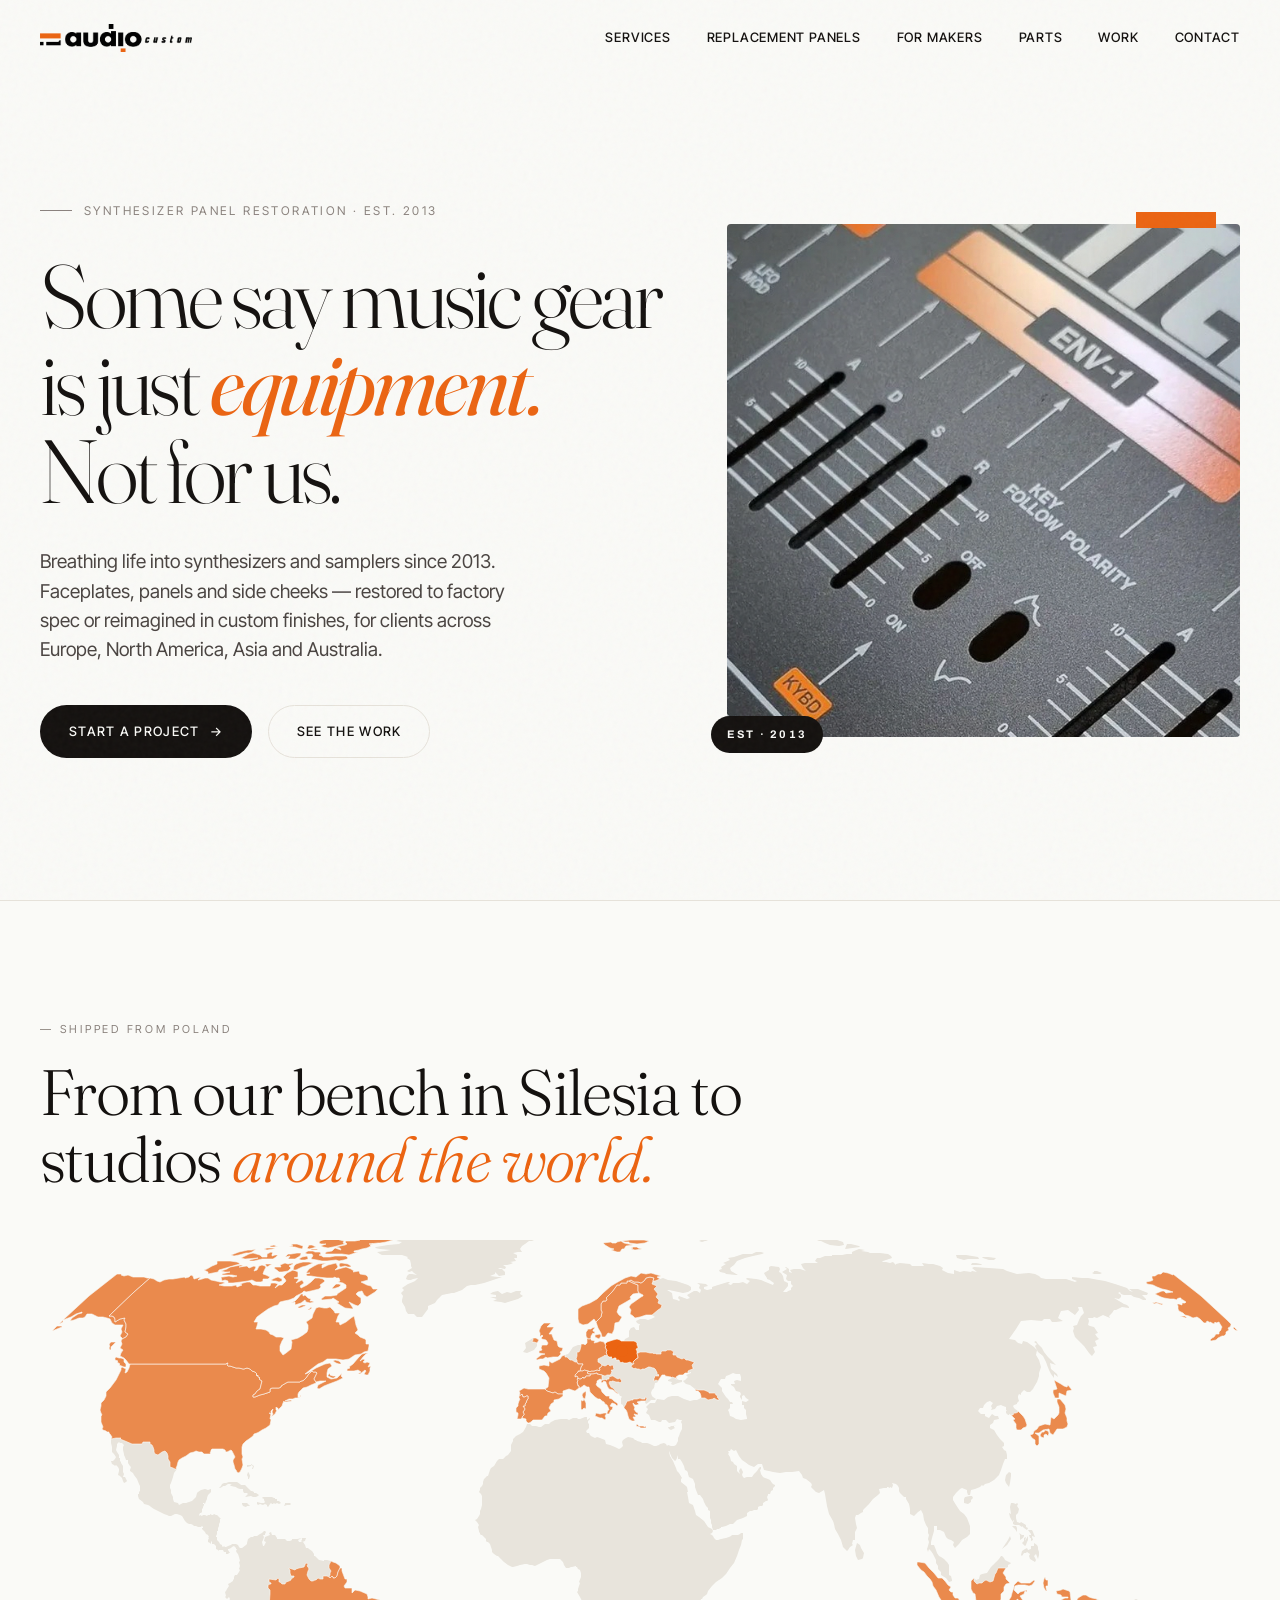
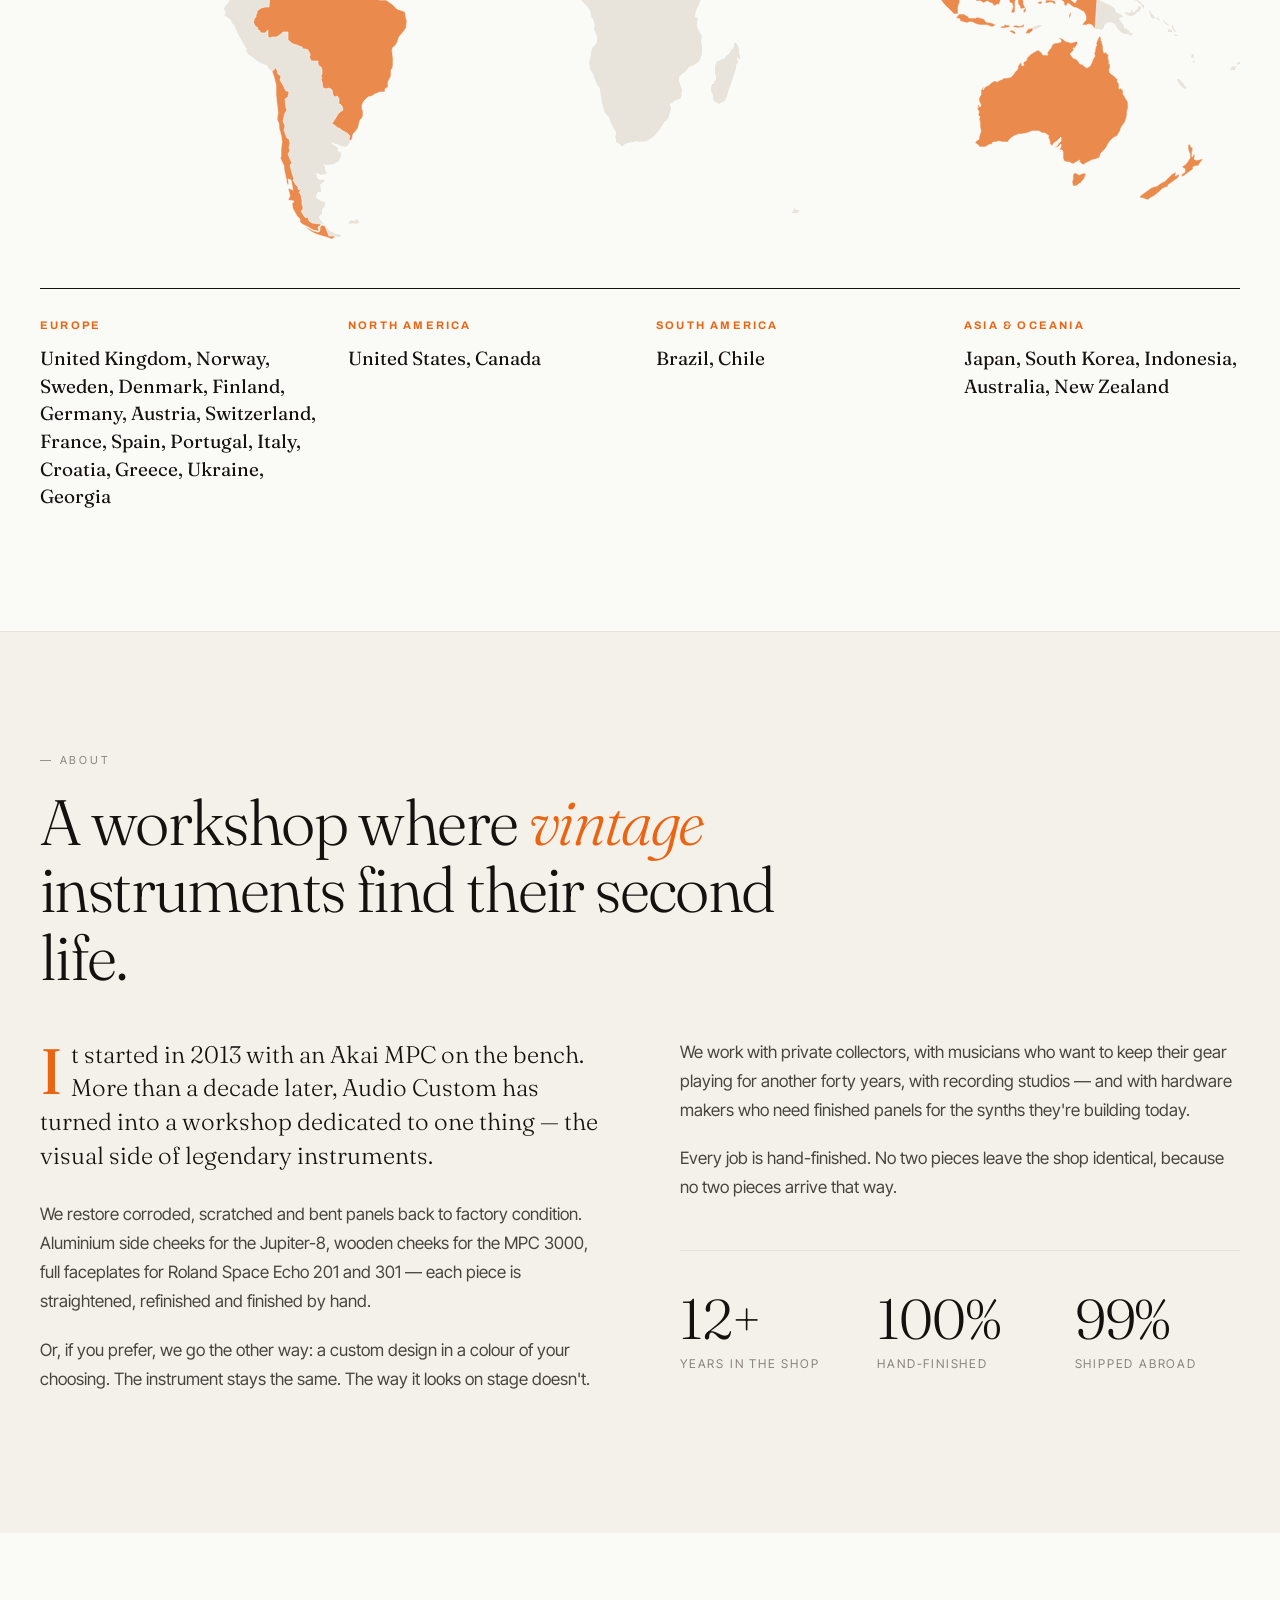
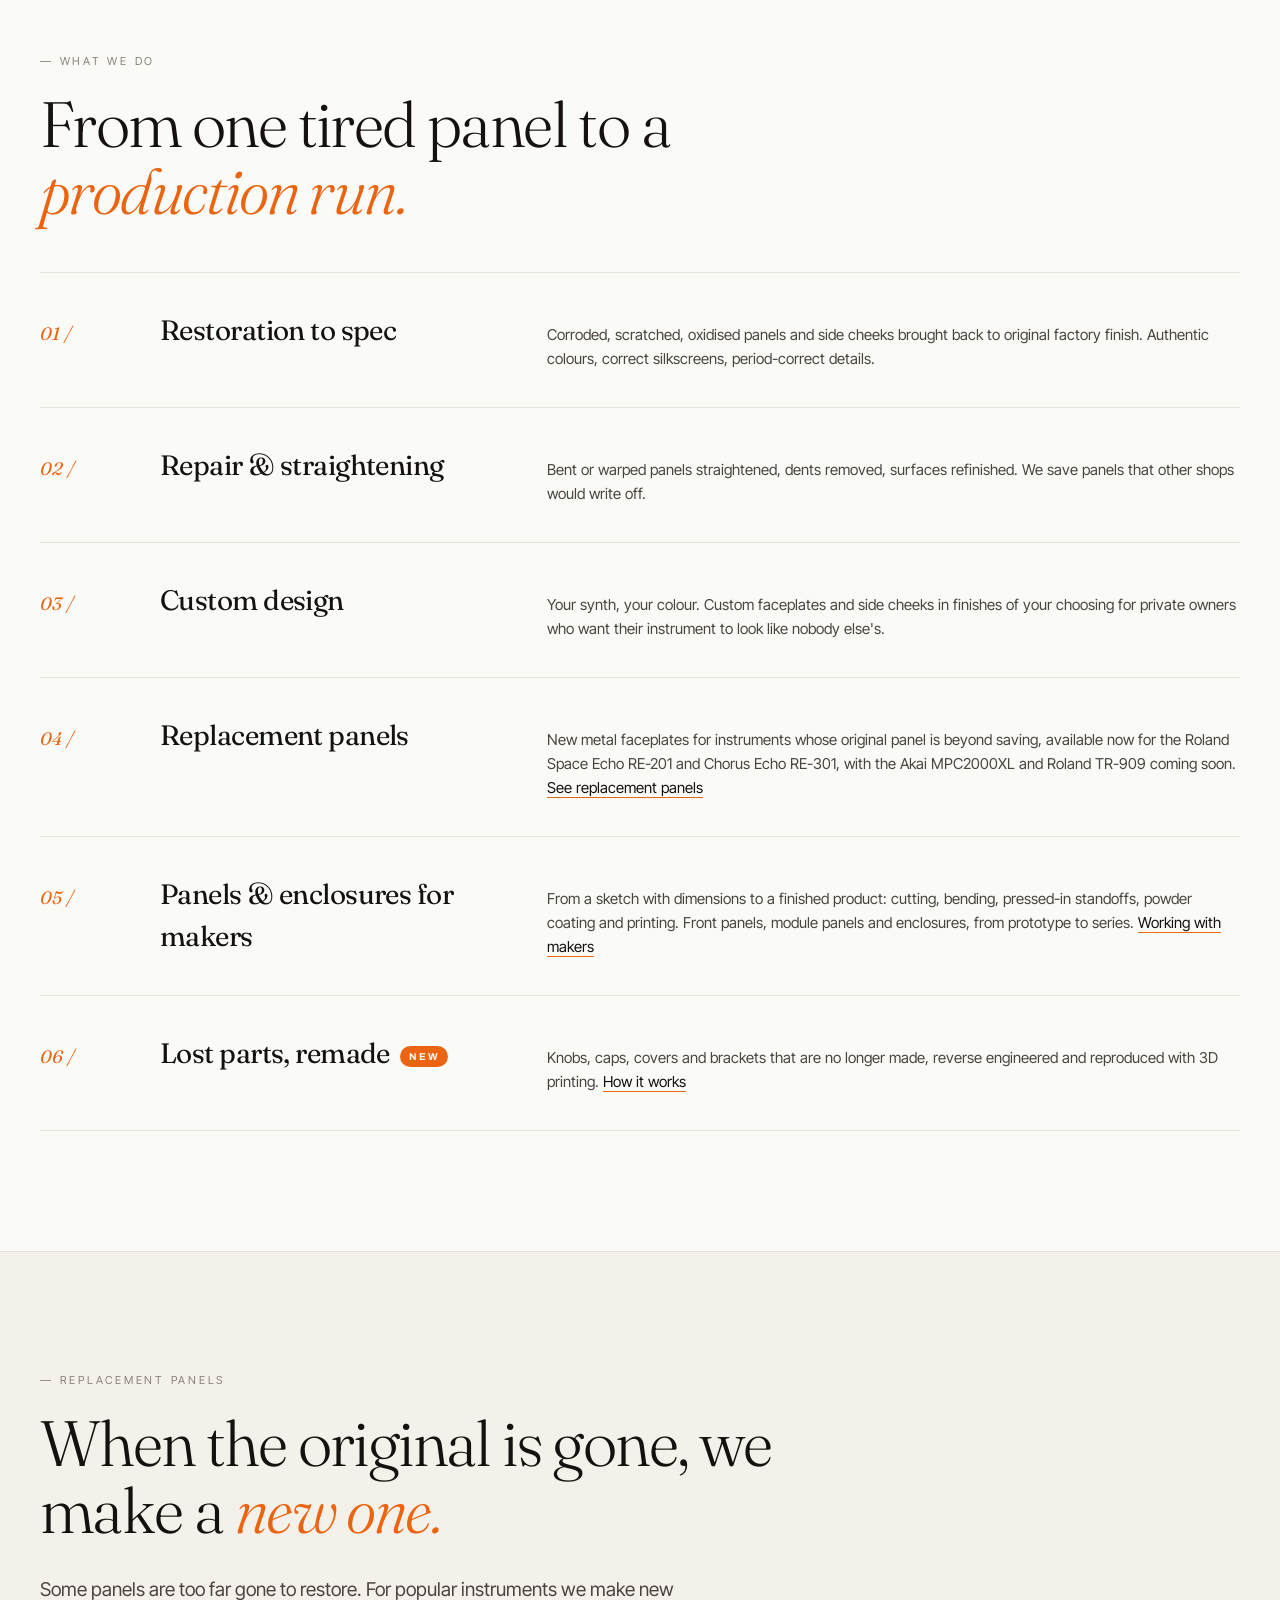
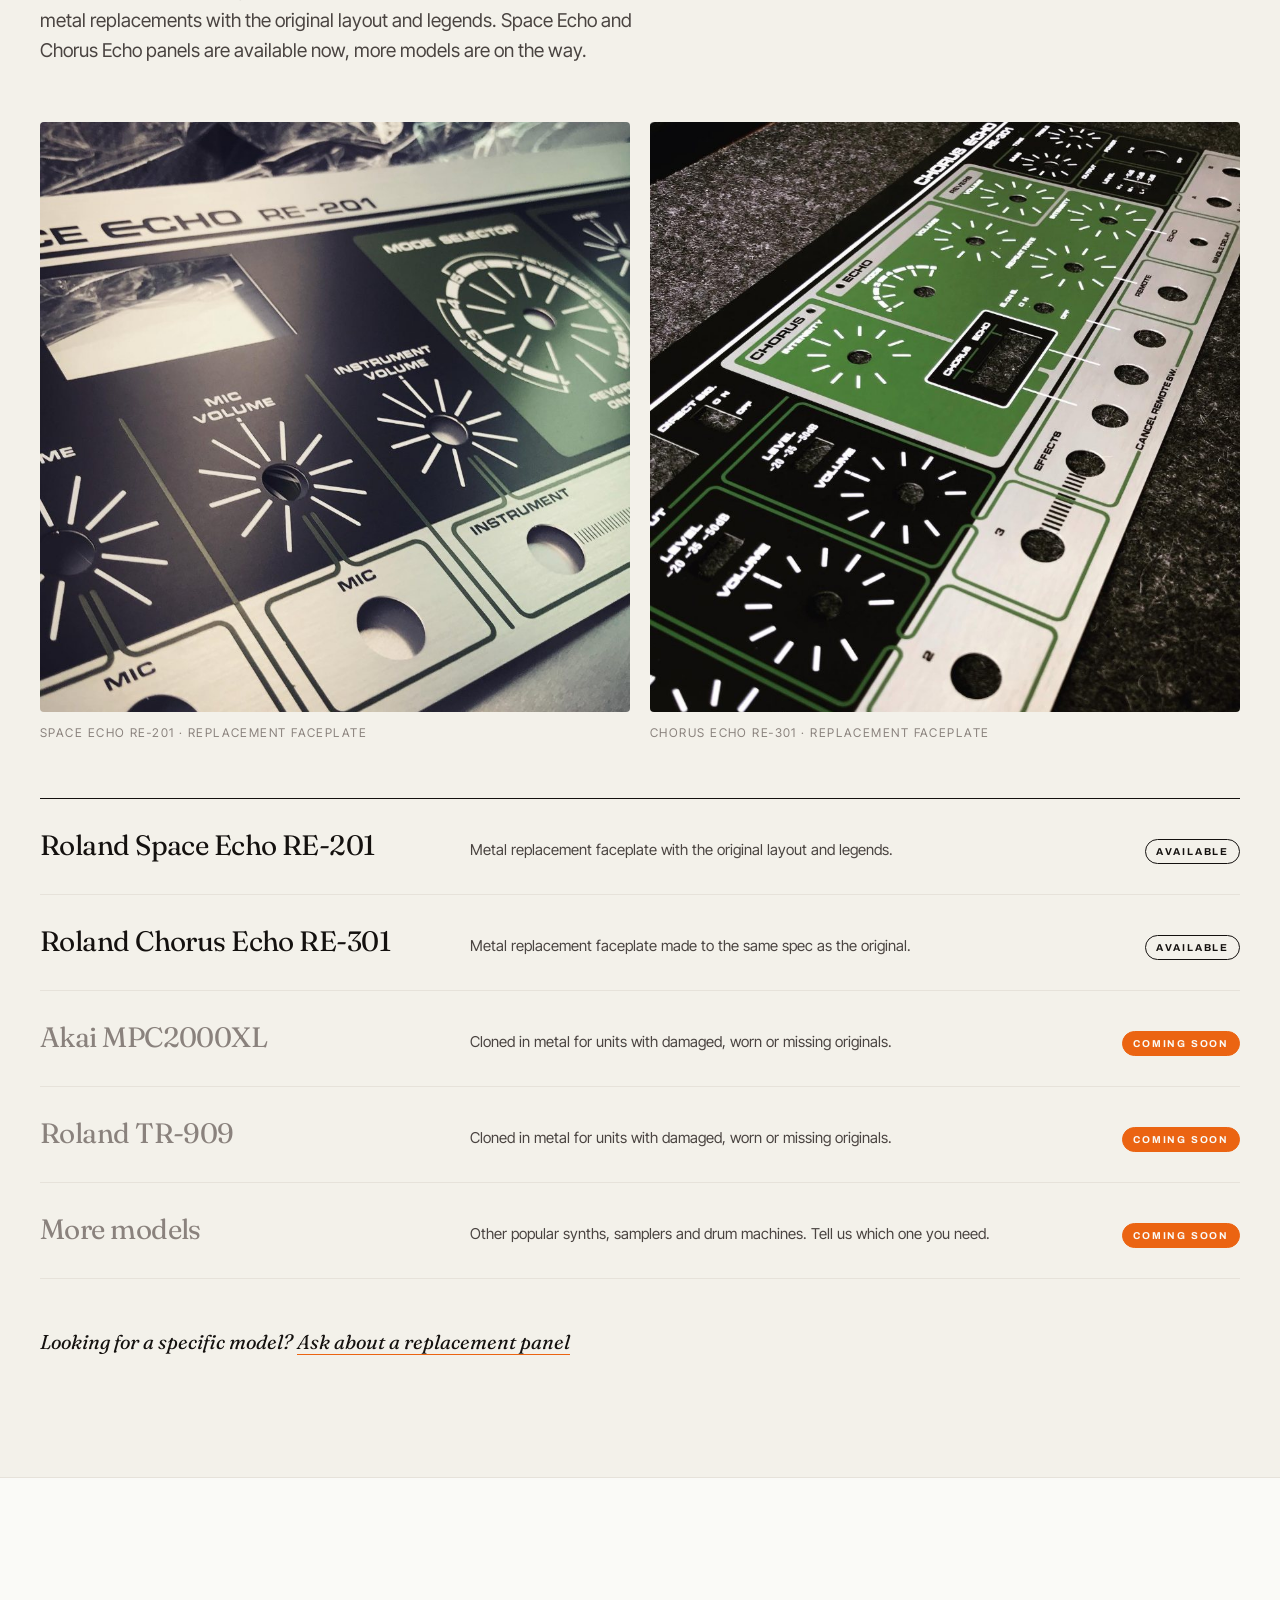
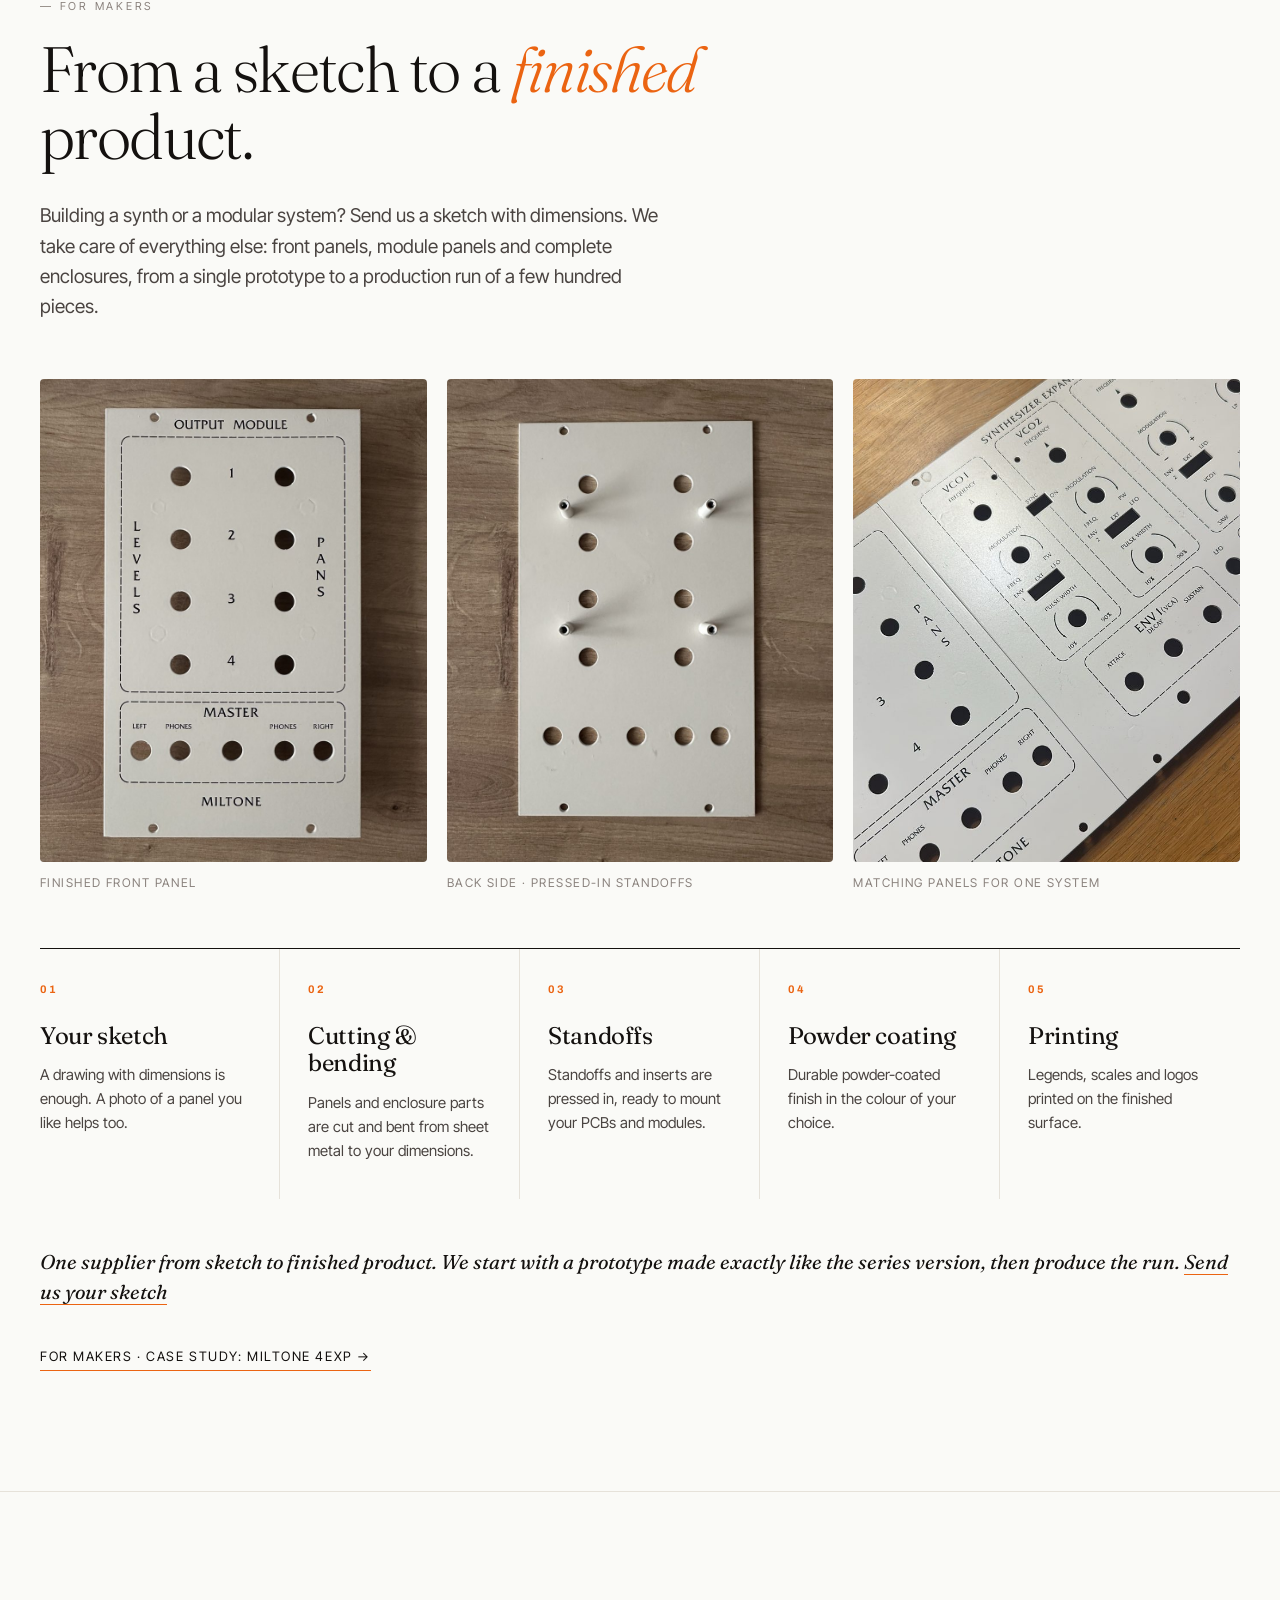
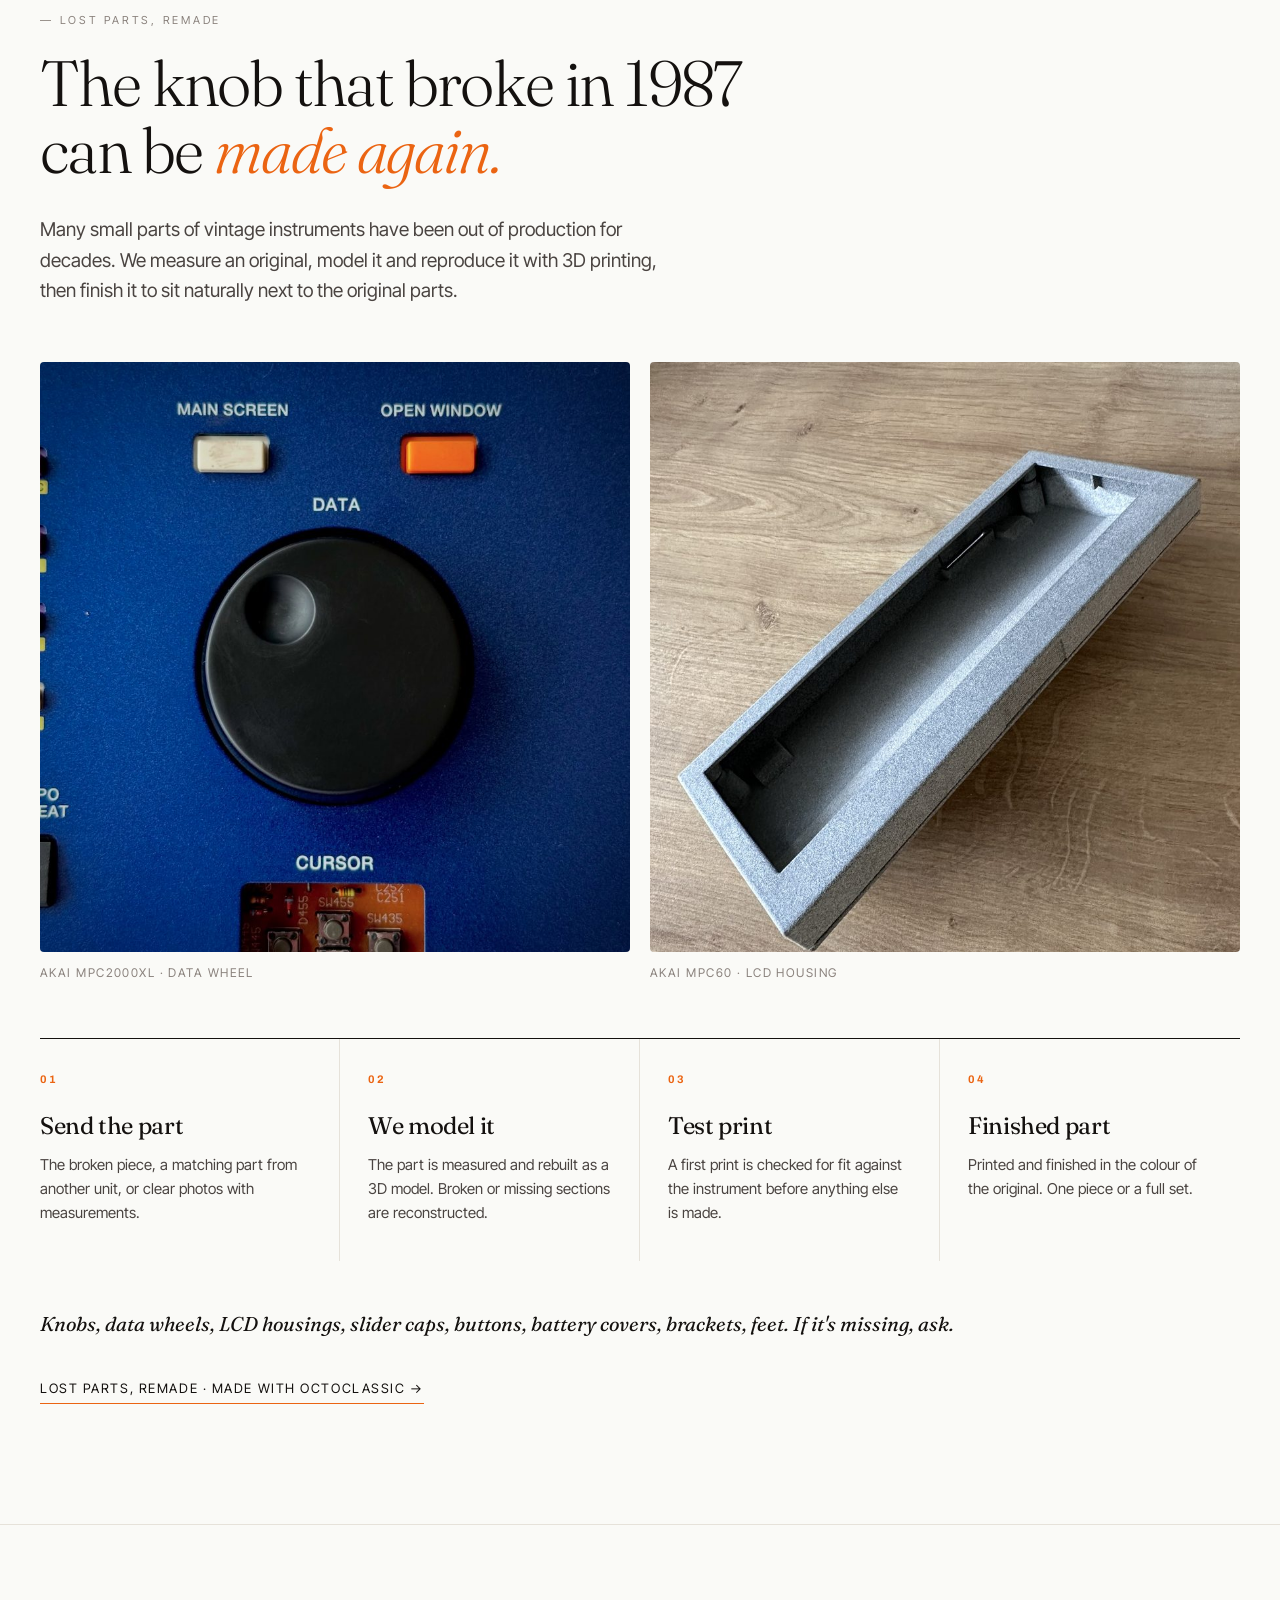
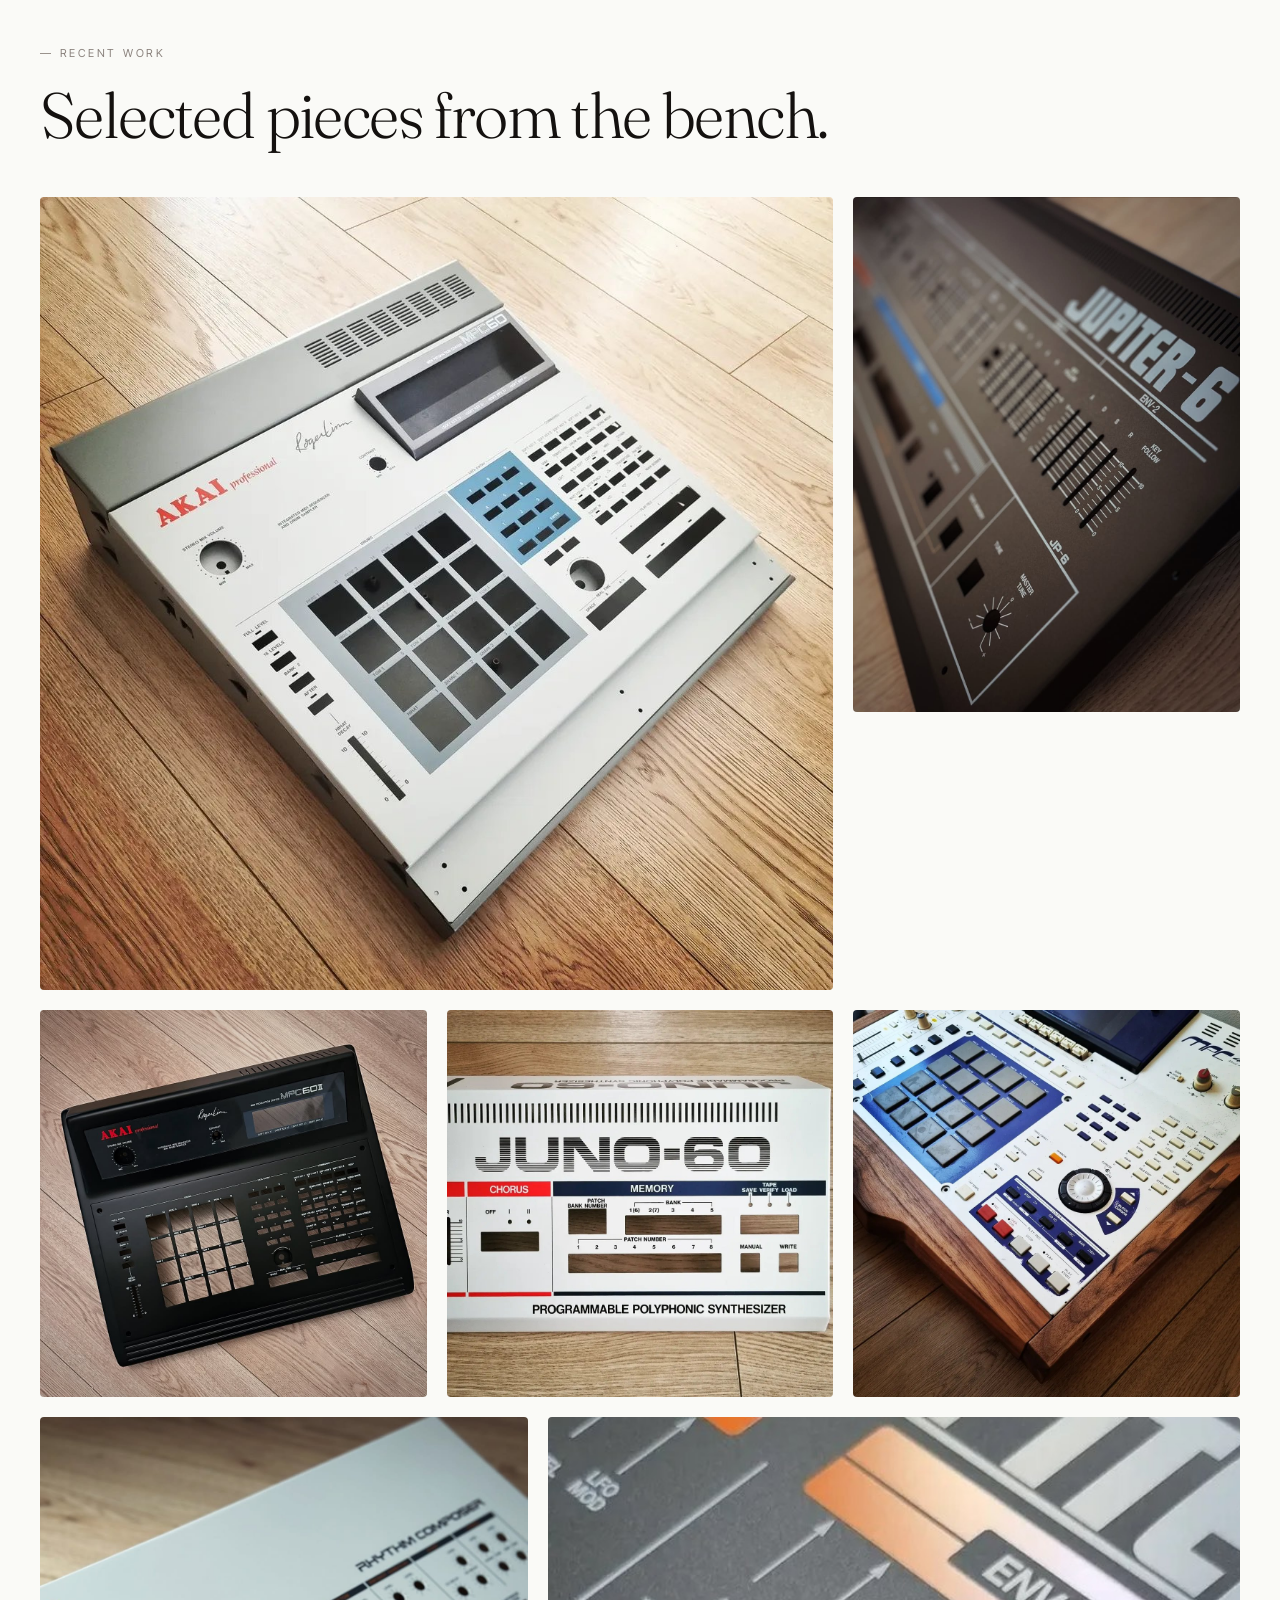
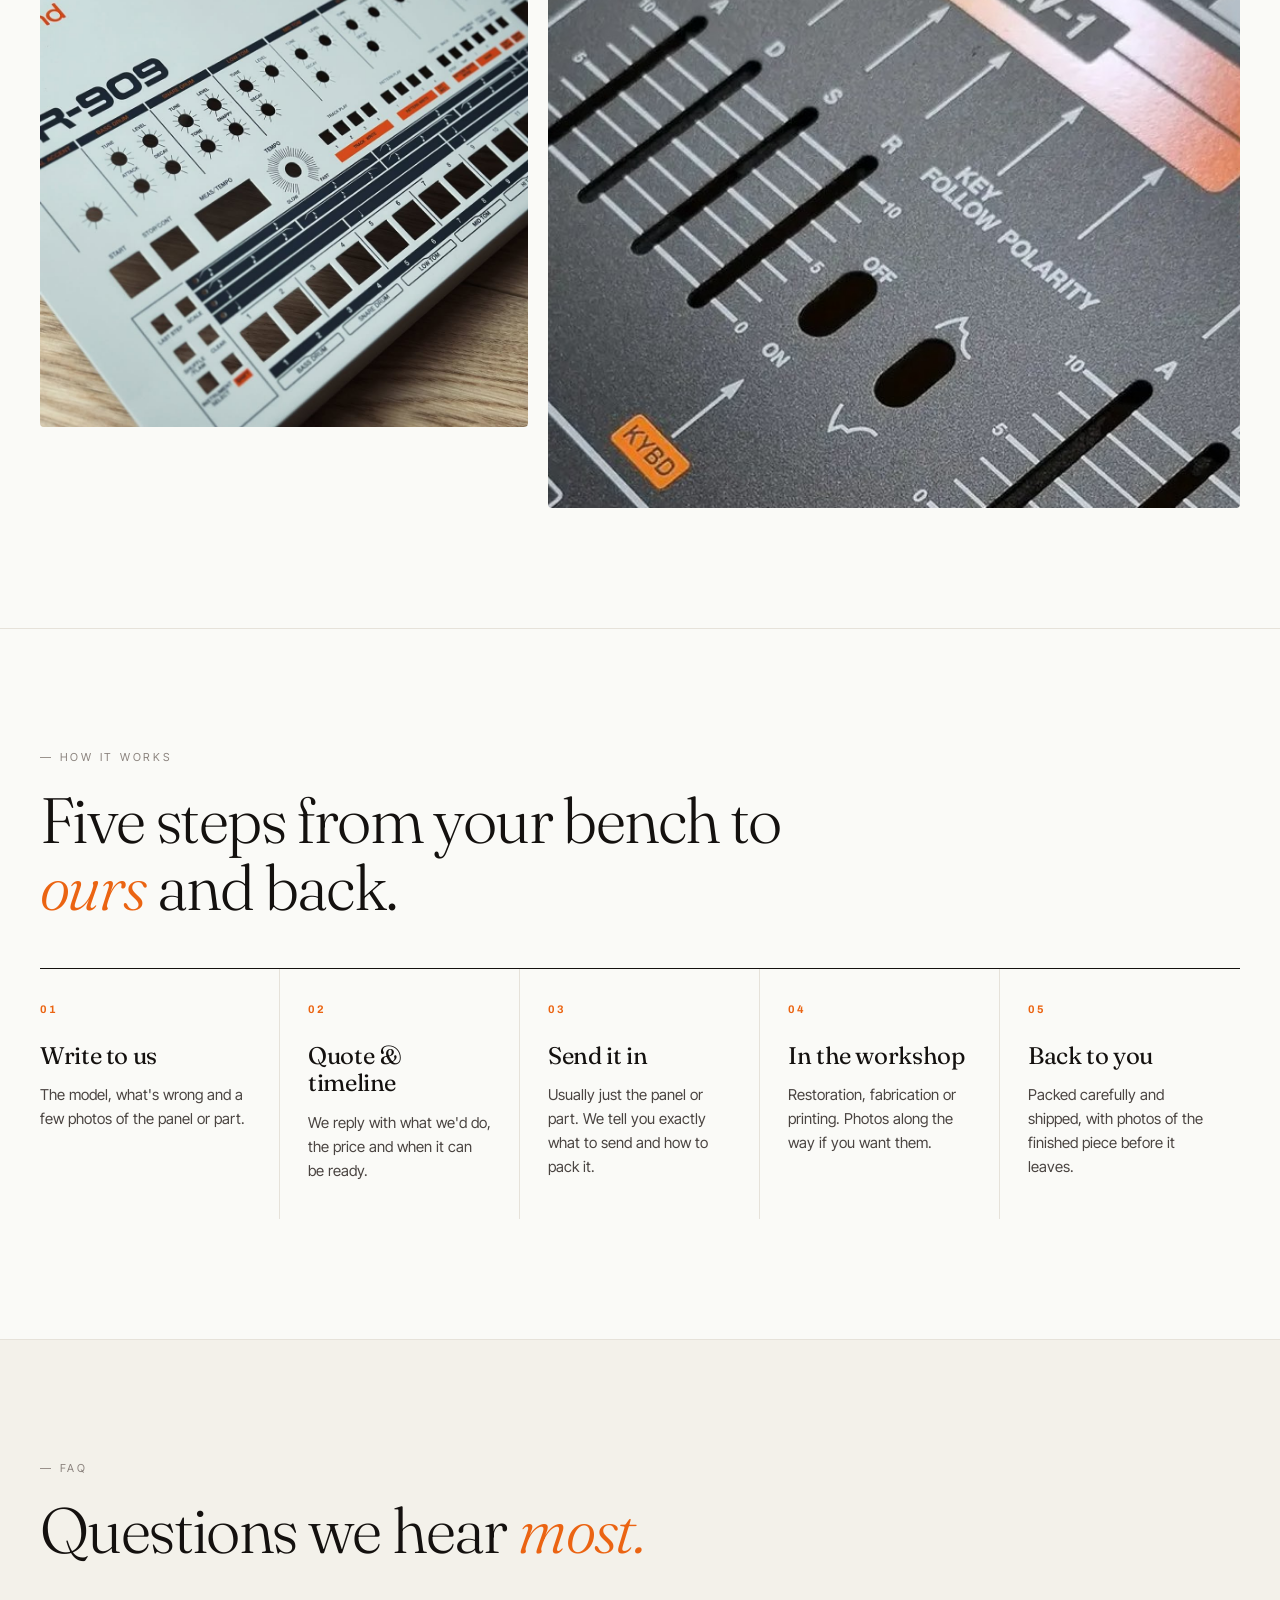
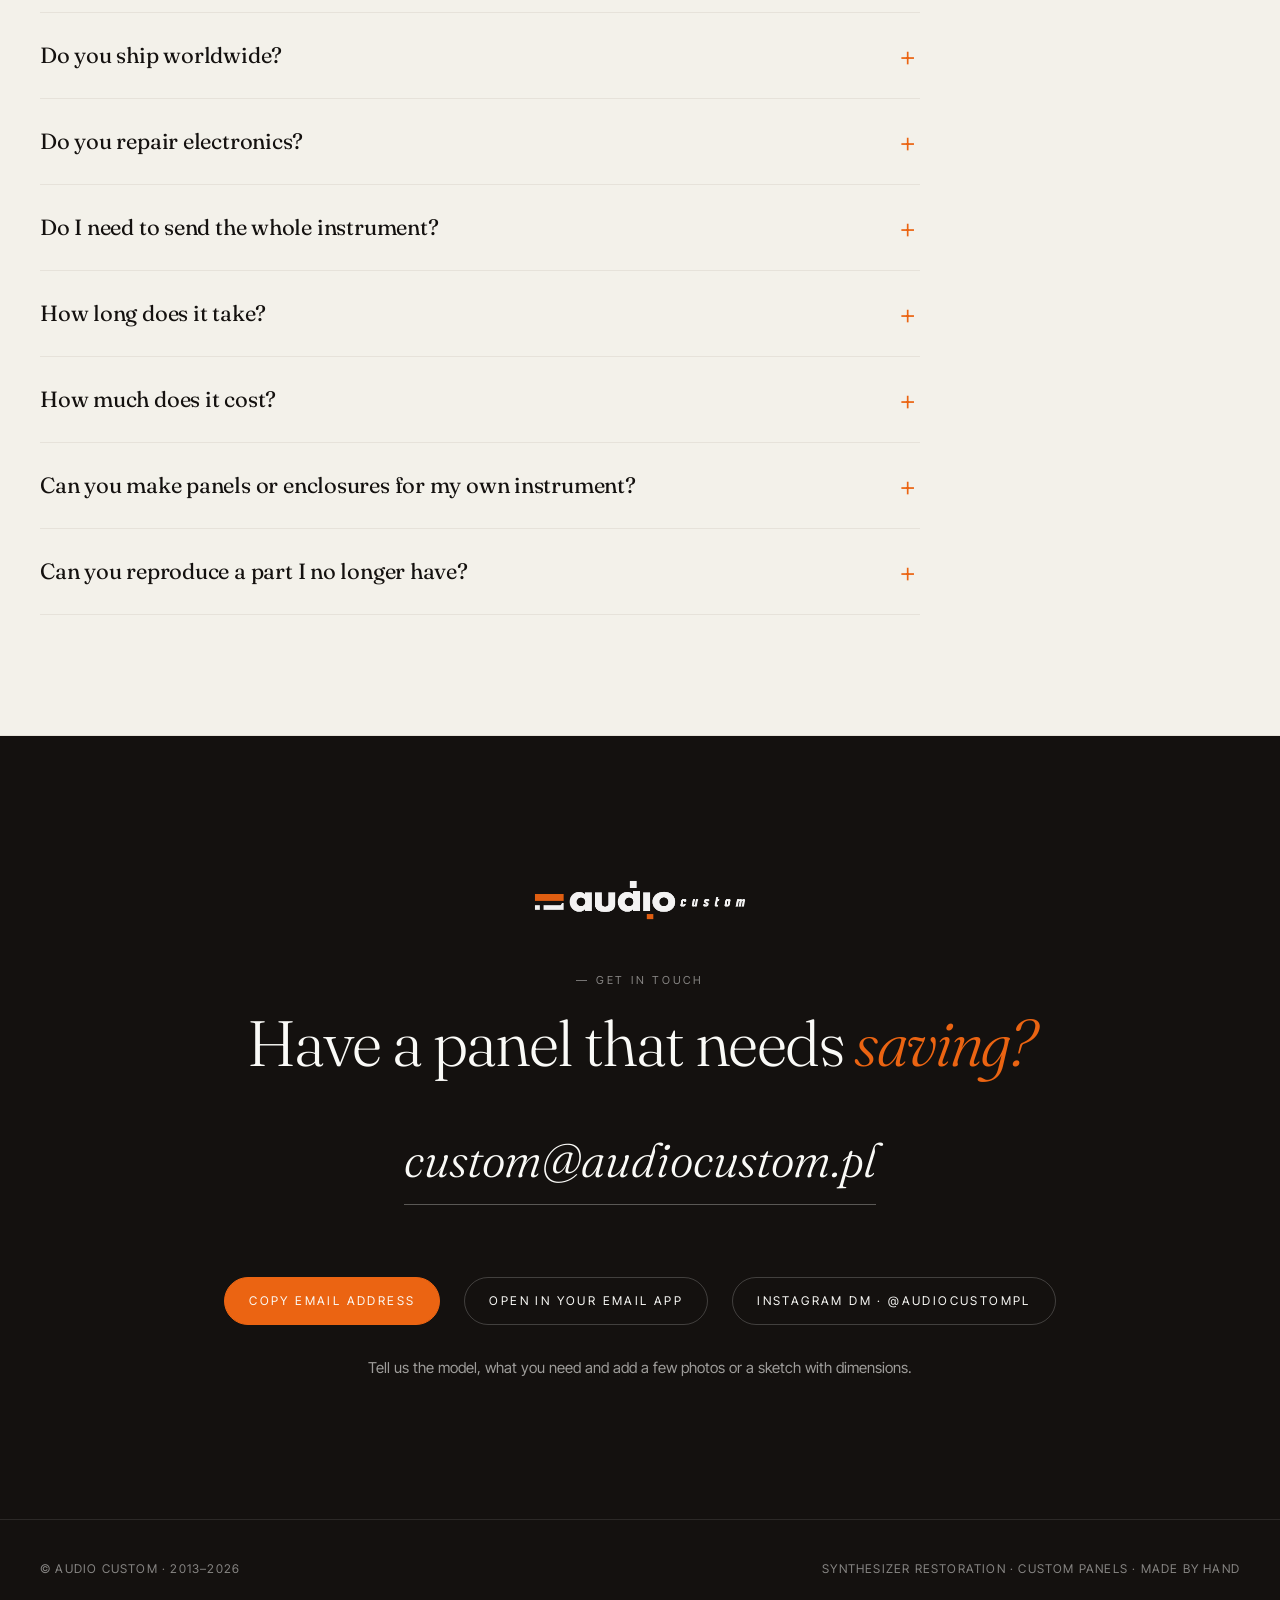
==== commit 7c1b379d: "Map without Katowice label (origin dot centred on Poland); drop OctoClassic link on Parts Co-Authore" ====
--- a/index.html
+++ b/index.html
@@ -239,10 +239,10 @@
 <!-- ============ ROUTES ============ -->
 <section class="routes" id="worldwide">
   <div class="routes-wrap">
-    <div class="section-label">— Shipped from Katowice</div>
+    <div class="section-label">— Shipped from Poland</div>
     <h2>From our bench in Silesia to studios <em>around the world.</em></h2>
     <svg class="routes-map" viewBox="0 0 1200 600" role="img" aria-labelledby="routes-title">
-<title id="routes-title">Map of routes from our workshop near Katowice, Poland, to clients in Austria, Germany, Croatia, Denmark, Ukraine, Switzerland, Sweden, Italy, Finland, Norway, France, United Kingdom, Greece, Spain, Georgia, Portugal, USA, South Korea, Canada, Japan, Indonesia, Brazil, Chile, Australia, New Zealand</title>
+<title id="routes-title">Map of routes from our workshop in Poland to clients in Austria, Germany, Croatia, Denmark, Ukraine, Switzerland, Sweden, Italy, Finland, Norway, France, United Kingdom, Greece, Spain, Georgia, Portugal, USA, South Korea, Canada, Japan, Indonesia, Brazil, Chile, Australia, New Zealand</title>
 <path class="land" d="M378,693L379,695L379,696L373,696L368,696L363,695L363,695L361,694L367,694L373,694L373,693L374,692ZM1072,691L1066,692L1065,690L1065,689L1066,689L1065,688L1069,687L1073,687L1074,689L1074,690ZM411,686L416,688L418,690L420,691L421,693L418,694L414,695L410,695L405,696L398,696L394,695L393,694L398,693L399,692L400,690L400,689L401,688L402,686L403,686L407,686ZM184,670L189,671L191,670L191,671L189,672L185,672L181,671L180,670ZM172,670L178,672L176,671L172,671L167,670L168,669ZM242,664L246,665L249,664L252,667L250,666L246,666L243,666L239,667L235,666L232,664L233,664L238,664ZM328,661L330,662L330,664L330,665L327,666L325,667L321,666L321,665L318,666L315,666L312,665L311,663L313,662L315,661L318,662L318,660L317,658L315,655L315,653L317,653L320,654L322,656L324,657L326,659ZM164,707L173,708L181,708L185,708L190,707L187,706L177,706L167,705L162,704L153,704L150,702L148,701L147,700L143,699L139,699L134,696L134,696L138,696L144,697L147,696L149,695L149,694L146,693L141,692L135,691L129,691L123,690L122,690L110,683L110,683L110,683L115,684L119,684L121,683L123,682L125,681L128,681L126,680L123,678L122,677L125,676L128,678L132,677L134,676L137,676L141,676L143,675L145,674L148,673L150,673L153,674L156,673L161,674L165,674L168,673L172,674L177,674L180,674L185,674L189,674L193,674L194,673L197,672L201,673L204,672L206,671L209,672L211,673L215,675L216,674L221,675L225,675L230,676L233,676L236,676L241,676L245,676L250,677L249,675L246,674L244,673L240,672L237,671L235,670L231,667L234,667L238,668L241,667L245,668L249,669L252,670L256,671L259,670L262,669L265,669L269,670L273,670L272,667L276,668L280,669L283,669L287,670L291,670L295,671L299,672L300,670L300,669L304,670L308,670L311,671L314,672L318,672L320,671L322,670L325,669L329,669L332,668L335,668L335,666L335,665L333,663L332,662L329,660L328,659L326,658L325,656L324,655L324,653L325,651L324,650L322,648L321,647L321,645L322,644L323,642L325,641L327,640L327,638L328,637L329,636L332,636L333,635L335,634L337,633L339,632L340,631L342,631L345,632L344,633L342,634L341,635L338,634L336,635L334,636L333,637L332,638L332,639L333,641L335,642L334,643L331,644L330,645L329,646L328,648L329,649L331,651L333,652L336,653L339,654L342,656L343,657L345,659L347,660L349,661L352,665L353,666L354,668L356,669L357,671L357,672L356,674L353,674L352,675L351,677L348,678L345,679L342,679L339,680L338,681L333,682L329,681L324,682L320,682L322,683L327,684L331,685L333,686L331,687L326,687L323,687L325,689L326,690L330,691L332,692L337,694L343,694L349,695L353,696L359,697L366,697L374,698L379,699L385,700L389,701L391,702L393,701L397,701L400,700L405,699L408,698L415,698L422,699L427,699L428,698L431,697L437,697L442,696L447,696L452,695L457,695L461,694L458,693L456,692L456,690L451,691L445,691L440,691L439,690L437,687L438,687L442,686L446,685L449,684L451,683L453,682L457,681L460,681L462,680L466,680L470,680L473,679L476,678L479,677L483,676L485,675L487,674L487,672L484,672L485,670L486,669L489,668L492,667L494,666L496,665L497,663L499,662L502,662L504,663L508,664L508,662L509,661L512,661L513,662L517,663L520,662L524,662L527,662L529,663L532,662L534,661L538,661L541,660L544,659L547,659L549,658L551,657L553,658L556,657L559,659L560,660L564,660L565,658L568,657L572,657L573,659L575,657L578,657L582,657L585,657L588,657L592,657L593,659L595,660L598,659L602,659L605,659L608,659L611,658L614,658L617,657L620,656L623,656L625,655L627,653L629,651L632,652L633,653L635,654L638,654L640,655L642,656L646,655L647,654L650,653L653,652L656,651L659,650L662,650L664,649L667,648L670,648L673,647L675,646L678,646L680,645L681,644L684,643L687,642L690,641L693,641L695,641L698,641L700,643L700,644L703,646L704,647L708,647L710,648L712,649L715,649L717,649L720,647L723,648L726,648L728,649L731,649L734,649L735,653L735,654L734,656L731,657L728,658L728,660L732,660L731,661L729,663L727,664L729,665L732,666L736,665L738,664L739,662L741,661L743,660L744,658L747,657L749,656L752,656L755,656L758,655L760,654L762,652L764,651L768,650L771,649L773,648L775,647L777,646L780,647L783,646L786,646L789,646L792,645L795,642L795,643L796,645L798,646L801,646L804,646L807,646L810,646L812,646L814,646L816,647L819,646L823,646L826,646L828,646L831,645L833,644L836,643L841,640L843,640L845,641L846,643L849,645L852,645L854,645L858,645L862,644L865,643L867,642L871,642L874,641L876,642L877,643L878,644L881,644L883,645L886,646L889,647L893,646L896,645L899,644L902,643L904,644L907,644L910,644L913,644L915,644L918,645L921,644L925,643L928,643L932,643L935,643L938,642L940,640L941,639L942,640L942,642L941,643L942,645L944,645L947,645L951,645L954,645L958,645L961,645L965,645L968,645L969,646L968,648L969,649L971,650L974,651L977,652L980,652L983,653L986,653L989,652L991,653L992,654L994,655L997,655L1000,656L1000,657L1003,658L1004,659L1006,660L1010,660L1013,660L1016,660L1020,660L1022,661L1024,662L1027,662L1028,664L1026,665L1023,666L1019,668L1017,669L1014,671L1010,671L1006,673L1002,673L999,675L996,676L992,677L989,679L987,680L985,682L983,683L983,684L982,686L982,687L986,687L985,689L980,689L975,690L970,690L965,692L962,693L959,695L956,696L958,697L957,698L957,699L959,700L961,701L963,702L967,703L965,704L971,705L971,705L971,706L979,705L983,706L985,706L985,706L986,706L992,705L994,706L995,706L996,705L997,705L999,705L999,705L1000,705L1000,705L1001,706L1007,705L1008,705L1016,704L1017,705L1017,705L1019,706L1024,707L1027,707L1034,708L1044,707L1046,707L1023,712L994,715L605,715L216,715L187,712ZM1071,699L1070,698L1071,697L1069,696L1075,696L1076,696L1071,699ZM1088,690L1085,690L1086,689L1084,687L1084,686L1089,682L1090,683L1091,684L1096,683L1100,683L1088,690ZM290,591L296,594L301,595L300,597L297,597L295,596L295,597L292,599L289,598L286,597L282,596L276,594L272,592L265,587L268,588L274,591L279,592L280,590L280,587L282,585L285,586L287,588ZM316,579L319,581L319,583L315,584L313,583L311,584L308,583L311,580L315,581ZM758,573L752,573L753,571L754,569L754,568L756,570L759,570L759,571ZM1036,533L1039,535L1041,534L1044,533L1046,534L1044,539L1042,541L1040,544L1040,543L1036,546L1035,546L1033,546L1032,542L1033,539L1033,535L1034,533ZM1136,534L1135,536L1139,534L1139,536L1138,538L1135,540L1131,543L1128,545L1128,547L1126,547L1122,549L1119,552L1114,556L1110,558L1108,560L1105,559L1103,558L1100,558L1100,556L1104,553L1111,548L1113,547L1117,546L1121,543L1125,541L1128,538L1130,536L1132,534L1136,532ZM1152,512L1152,517L1154,514L1155,515L1154,519L1156,520L1158,520L1161,519L1163,519L1160,523L1158,526L1155,526L1153,527L1153,529L1152,530L1149,532L1145,535L1142,537L1142,536L1141,535L1145,532L1145,529L1142,527L1143,526L1146,524L1148,521L1150,518L1150,515L1150,514L1149,512L1148,508L1148,505L1150,504L1151,507L1153,508ZM1147,448L1145,449L1143,448L1141,446L1139,443L1137,440L1137,439L1139,439L1140,440L1142,442L1143,443L1145,446ZM1195,426L1196,427L1195,430L1192,430L1190,430L1191,428L1192,426L1194,427ZM1202,423L1199,424L1197,425L1197,423L1199,422L1200,422L1203,420L1203,420L1203,422ZM1155,422L1154,423L1153,421L1153,420ZM1154,415L1153,419L1153,418L1152,418L1151,417L1152,414ZM699,409L699,414L700,416L700,419L699,420L698,417L697,419L698,422L697,424L696,425L696,429L694,434L692,441L689,449L687,456L685,461L682,462L679,464L677,463L674,461L673,459L673,455L671,451L671,448L672,444L674,444L674,442L676,439L676,436L675,434L675,431L675,426L676,424L677,421L679,421L681,420L682,419L684,419L686,416L689,414L691,411L690,409L692,410L694,407L694,404L695,402L697,404L698,406ZM1063,410L1064,413L1066,412L1067,414L1069,415L1068,417L1069,421L1069,424L1070,424L1070,428L1069,430L1070,433L1074,436L1076,438L1078,440L1077,441L1079,444L1079,449L1081,448L1082,450L1083,449L1083,454L1085,457L1086,459L1088,462L1088,466L1088,469L1087,471L1087,475L1086,479L1085,482L1082,486L1081,488L1080,491L1077,496L1073,498L1070,501L1068,504L1066,508L1064,510L1061,513L1060,516L1059,518L1056,519L1052,520L1048,522L1046,523L1043,525L1041,523L1039,522L1040,520L1038,521L1033,524L1031,523L1029,522L1027,522L1024,521L1023,518L1023,514L1023,512L1022,510L1019,510L1021,507L1021,504L1018,507L1014,508L1017,506L1019,503L1021,501L1021,497L1017,501L1014,503L1012,506L1010,504L1010,502L1009,499L1008,497L1009,496L1005,493L1002,493L999,491L992,491L987,493L982,494L979,494L974,496L971,498L969,500L968,502L964,502L962,502L959,501L956,502L953,502L951,505L950,504L947,506L945,507L942,507L940,507L937,504L935,503L936,501L938,500L939,499L939,497L940,494L941,491L940,487L940,484L940,482L939,479L940,477L938,475L939,472L937,468L937,466L938,468L938,464L939,465L940,467L941,465L939,461L939,460L939,458L940,456L941,455L941,452L941,450L944,446L943,450L945,447L949,445L951,443L954,441L956,441L957,442L960,440L963,439L963,438L964,438L967,438L971,437L973,435L975,432L977,430L978,428L978,426L981,422L982,426L984,425L983,423L985,421L986,421L987,418L989,416L991,414L993,413L993,412L995,412L995,411L996,411L998,410L1001,412L1003,415L1005,415L1008,415L1007,413L1010,409L1011,408L1011,407L1013,404L1015,403L1017,403L1021,402L1021,400L1018,398L1020,398L1023,399L1025,401L1028,402L1029,402L1031,403L1034,402L1035,402L1036,401L1038,403L1036,406L1035,408L1033,408L1034,410L1032,412L1030,414L1031,415L1033,418L1036,419L1038,421L1040,424L1041,424L1043,425L1044,426L1047,428L1050,426L1051,424L1052,422L1053,419L1055,416L1054,413L1055,412L1055,410L1056,406L1057,405L1056,404L1057,401L1058,399L1059,397L1060,396L1061,398L1061,401L1062,401L1062,403L1063,406L1063,408ZM1137,395L1138,396L1135,396L1134,394L1136,395ZM975,394L974,394L969,391L972,390L974,391L976,393ZM1132,392L1131,392L1128,392L1128,391L1128,389L1131,390L1132,391ZM1136,391L1135,392L1132,388L1132,385L1133,385L1134,389ZM990,393L986,394L986,394L986,392L988,389L992,388L993,387L996,386L999,385L1000,385L1002,385L1000,387L996,389L993,390ZM965,384L966,385L969,385L970,387L965,388L962,388L960,388L962,386L964,386ZM984,384L984,387L978,388L973,387L973,386L976,385L978,386L981,386ZM1129,385L1129,386L1126,384L1124,382L1123,381L1124,380L1125,382L1128,384ZM1120,381L1120,381L1118,380L1116,378L1117,377L1119,379ZM929,378L936,378L937,377L944,379L946,382L952,383L956,385L952,387L947,385L944,385L940,385L936,384L932,382L929,382L927,383L920,381L920,379L916,378L919,374L924,374L927,376L928,376ZM1031,375L1029,379L1029,375L1030,373L1031,372L1031,373ZM1114,378L1113,379L1111,377L1110,374L1109,371L1110,370L1110,371L1111,373L1113,375L1115,377ZM1099,372L1097,372L1096,374L1094,375L1092,376L1090,376L1087,375L1085,373L1085,372L1089,373L1091,372L1091,370L1092,370L1092,372L1095,372L1096,370L1098,369L1098,366L1100,366L1101,367L1101,369ZM1002,363L1001,364L998,364L998,362L1002,361ZM1015,361L1016,365L1013,363L1010,362L1008,363L1005,363L1006,360L1011,360ZM1104,368L1103,369L1102,366L1101,364L1099,363L1097,361L1094,360L1096,359L1098,360L1099,361L1101,362L1102,364L1104,365ZM1030,352L1031,360L1035,363L1038,358L1043,355L1046,355L1049,357L1052,358L1057,359L1063,362L1070,365L1073,367L1075,369L1076,372L1082,375L1083,377L1079,378L1080,381L1083,384L1085,389L1087,388L1087,390L1090,391L1089,392L1093,394L1092,395L1090,396L1089,394L1085,394L1082,393L1079,390L1077,388L1075,384L1070,382L1067,383L1064,385L1064,388L1061,390L1059,389L1055,389L1052,385L1048,384L1047,385L1042,385L1044,382L1046,380L1046,376L1044,372L1037,368L1033,367L1028,363L1026,366L1025,366L1024,364L1024,362L1021,360L1025,358L1028,358L1028,357L1022,357L1021,355L1017,354L1016,351L1021,350L1023,349L1029,351ZM995,341L992,345L989,346L985,345L978,345L975,346L974,350L978,354L980,352L987,350L987,352L985,351L984,354L980,356L984,362L983,363L986,369L986,371L984,373L983,371L985,368L981,369L980,368L980,366L978,364L978,359L975,361L975,366L975,372L973,373L971,372L973,367L972,363L970,363L969,360L971,357L972,353L974,347L974,345L978,341L981,343L986,343L990,343L994,340ZM1008,342L1008,346L1006,346L1006,348L1007,351L1006,351L1004,348L1003,343L1004,339L1005,337L1006,340L1008,340ZM918,374L914,374L910,370L906,366L904,364L901,360L899,357L896,350L893,346L892,342L890,339L887,336L884,332L881,330L877,325L877,322L879,322L885,323L889,328L892,331L894,333L898,338L902,338L905,341L908,345L911,347L909,350L911,352L913,352L913,355L915,358L918,358L920,361L918,367ZM966,339L970,343L966,344L964,347L964,351L961,354L961,359L959,365L958,364L954,366L952,363L950,363L948,361L943,363L941,361L939,361L936,361L935,354L933,353L931,349L931,345L931,341L934,338L936,340L939,339L940,335L942,334L947,333L949,330L951,327L953,325L956,322L959,319L961,316L962,316L964,318L965,320L967,321L971,323L970,324L968,325L968,327L966,328L963,333L966,337ZM998,309L999,312L999,315L998,319L996,314L994,316L996,320L995,322L990,319L989,316L990,314L987,312L986,313L984,313L982,316L981,315L982,311L985,309L987,308L988,310L991,309L991,306L994,306L994,303L997,305L998,307ZM822,319L818,320L816,316L815,310L817,303L820,305L821,308L824,313L823,318ZM265,301L262,302L261,301L262,300L262,298L265,298L266,298ZM988,300L987,302L986,305L985,306L982,303L983,302L984,301L984,298L986,297L985,301L988,296ZM967,305L962,309L964,306L966,303L968,300L970,296L971,299L969,302ZM979,293L982,295L984,295L984,296L983,298L980,300L980,298L980,295ZM993,292L995,297L992,296L992,297L993,300L991,301L991,298L990,298L989,295L991,295L991,294L988,290L992,290ZM977,288L977,292L975,289L972,286L976,286ZM973,263L976,264L977,263L978,264L977,266L979,269L978,273L976,275L976,278L977,282L980,283L981,282L986,285L986,287L988,288L987,290L984,288L982,286L982,287L979,285L975,285L973,284L973,282L974,281L973,280L973,282L971,279L970,277L969,273L971,274L970,267L971,263ZM251,264L250,265L247,265L244,266L245,264L245,263L248,263L250,263ZM207,266L206,267L203,266L202,264L202,263L204,263L205,263L207,263L209,265L210,266ZM225,257L228,257L229,257L232,257L234,258L235,258L235,259L237,259L237,261L239,261L241,263L239,264L237,263L235,264L234,263L233,264L232,264L231,263L230,264L228,267L227,266L227,265L225,264L223,265L220,264L218,265L217,264L217,262L221,263L224,263L225,262L224,260L224,259L222,258L223,257ZM931,262L928,264L924,263L924,259L925,257L930,256L932,256L933,258L931,260ZM1294,260L1294,261L1293,260L1292,259L1291,258L1291,257L1292,256L1291,255L1291,255L1292,255L1293,256L1294,256L1295,257L1296,258L1296,259L1295,260ZM1290,253L1289,254L1288,253L1287,252L1287,252L1287,252L1289,252L1290,253ZM1287,251L1287,251L1284,251L1285,251ZM1283,250L1283,250L1282,250L1281,250L1280,249L1280,249L1281,248L1281,249ZM1275,247L1275,248L1274,247L1274,246L1274,246L1275,246ZM200,244L201,245L205,245L206,246L209,249L211,251L212,251L214,252L214,253L216,253L219,255L218,256L216,257L213,257L211,256L205,257L208,254L207,253L204,253L203,251L203,249L200,249L197,248L196,247L191,246L190,245L192,244L188,244L185,246L183,246L182,247L180,248L179,248L181,246L182,244L184,243L186,243L189,242L190,242L194,242L197,242ZM209,239L208,239L208,237L207,235L208,232L209,233L210,236ZM970,243L969,247L966,243L965,240L966,235L969,232L971,233L971,236ZM211,226L207,227L207,225L208,225L211,225ZM214,226L213,229L212,229L213,226L211,225L211,224ZM1008,191L1009,193L1008,196L1006,194L1004,195L1004,198L1001,197L1000,195L1002,192L1004,192L1005,190ZM637,185L634,186L634,187L635,188L631,190L629,189L628,187L630,187L630,187L631,186L633,186ZM597,184L599,186L601,186L604,186L604,187L606,186L606,188L600,188L600,187L596,186ZM567,173L565,176L566,178L565,180L562,178L560,178L555,176L556,173L560,174L564,173ZM544,159L546,163L546,169L544,168L542,170L541,169L541,163L541,160L543,161ZM1027,178L1027,181L1028,184L1027,187L1023,189L1017,189L1013,195L1010,193L1009,189L1003,190L999,193L995,193L999,196L999,204L997,206L995,204L995,200L992,198L990,195L993,194L994,191L997,189L999,186L1005,184L1010,185L1011,177L1014,179L1018,175L1019,173L1019,167L1017,162L1017,159L1020,159L1025,165L1026,169L1025,173ZM546,155L545,159L543,158L542,155L543,153L546,151ZM1024,146L1027,147L1028,145L1032,150L1027,151L1026,156L1019,153L1019,158L1015,158L1013,153L1013,150L1017,149L1015,143L1014,140L1021,144ZM290,135L293,136L296,136L294,138L292,138L288,136L288,135L290,133ZM301,124L299,124L296,123L293,121L295,120L299,121L301,123ZM86,127L84,127L79,125L80,124L77,122L78,121L75,120L75,118L76,117L79,118L81,118L84,119L84,120L84,122L86,124ZM323,117L320,121L323,119L325,120L323,122L325,123L327,122L330,123L328,127L331,126L330,128L330,131L328,135L326,135L324,134L326,131L325,130L320,134L318,134L321,132L318,130L314,131L307,131L307,129L310,128L309,127L313,124L319,117L322,114L326,113L328,113L326,114ZM72,102L76,102L71,107L71,110L70,110L69,108L70,106L69,105L70,103L71,102ZM1008,117L1016,125L1010,123L1011,129L1017,134L1018,137L1014,134L1014,138L1011,134L1009,130L1007,125L1006,122L1003,116L998,112L995,106L997,104L994,102L996,101L998,104L1002,108L1004,112ZM494,110L487,113L483,112L486,108L485,103L490,100L493,98L496,98L499,100L497,103L497,106ZM561,96L559,99L555,97L555,95L560,94ZM1198,91L1198,91L1195,90L1193,88L1194,87L1198,91ZM16,87L17,86L20,86L22,86L22,87L17,89L17,89L12,91L16,87ZM511,83L507,87L510,87L514,87L512,90L509,94L512,94L514,100L517,101L518,106L519,107L523,108L522,111L520,112L521,114L518,117L513,117L507,118L506,117L503,119L500,119L497,120L496,119L501,115L505,114L499,113L499,111L502,110L501,108L502,105L507,105L508,103L506,100L502,99L501,98L503,96L502,95L500,97L500,93L499,91L501,86L504,83L507,83ZM1147,78L1146,78L1143,77L1140,76L1142,76L1145,76ZM272,68L269,70L268,70L268,69L269,69L271,67L272,68ZM265,66L260,68L258,68L258,67L262,65L266,65ZM1112,62L1114,63L1116,62L1119,63L1123,64L1123,64L1122,65L1119,64L1117,63L1114,64L1113,63ZM263,54L263,56L265,55L266,56L268,58L271,59L270,61L272,61L274,62L270,63L266,62L265,60L261,63L255,65L255,62L251,63L255,61L258,58L261,54ZM481,51L480,54L483,56L478,59L468,62L465,63L461,62L453,61L457,59L450,57L456,57L456,55L450,54L453,52L458,51L462,54L467,52L471,53L476,51ZM296,48L292,49L293,47L296,44L299,44L301,45L299,47L299,47ZM1065,41L1075,44L1087,48L1090,51L1093,52L1089,49L1098,49L1108,53L1107,55L1102,55L1106,59L1106,60L1103,60L1099,58L1094,57L1091,55L1087,55L1084,55L1081,54L1080,52L1078,53L1081,55L1081,57L1081,57L1079,59L1074,58L1079,61L1084,64L1087,65L1089,67L1089,68L1082,67L1076,70L1074,70L1072,73L1069,76L1070,78L1063,75L1057,78L1054,77L1053,78L1048,78L1049,81L1048,85L1050,86L1054,87L1058,93L1055,94L1057,97L1059,99L1055,101L1057,106L1053,107L1055,112L1052,116L1049,113L1044,106L1035,97L1033,91L1034,88L1033,86L1037,85L1039,80L1041,76L1044,73L1042,67L1038,67L1039,70L1035,75L1028,70L1021,71L1018,78L1023,81L1016,82L1012,82L1010,79L1004,79L1002,81L991,80L981,81L976,89L969,99L975,100L978,103L982,104L983,101L987,102L994,107L997,110L996,115L999,120L1001,127L999,133L999,136L997,142L994,147L993,149L990,152L987,152L984,150L981,153L981,155L979,154L978,156L978,158L979,161L978,162L977,163L977,164L974,165L973,166L974,168L974,168L975,169L978,171L983,176L985,179L987,185L986,187L983,188L981,190L977,190L976,188L976,184L973,180L975,179L971,175L969,174L969,175L968,175L968,175L967,174L966,173L966,171L967,171L966,170L966,168L966,167L963,166L961,165L957,166L955,169L951,170L952,168L951,166L953,163L950,161L947,162L944,165L943,168L940,168L938,171L941,174L945,174L945,176L949,178L952,174L955,176L958,176L959,179L954,180L953,183L950,185L950,188L954,190L957,195L960,199L964,203L964,206L962,207L964,210L966,211L967,215L967,219L965,219L963,224L961,230L959,235L954,240L949,243L945,244L943,246L942,245L940,247L935,249L931,250L930,255L928,255L927,252L927,250L922,248L920,249L916,253L913,257L913,260L916,265L920,271L924,274L927,278L930,286L930,294L927,297L922,300L919,304L915,308L913,305L914,302L911,300L908,299L906,297L904,292L900,290L897,290L897,286L894,286L894,291L892,298L891,302L891,305L894,305L896,310L897,313L899,316L901,317L904,319L904,319L907,322L909,325L909,328L909,330L909,332L909,335L911,336L912,340L912,341L909,342L906,338L901,335L901,332L898,329L898,326L896,323L896,320L895,318L894,316L893,314L891,311L889,309L888,312L887,309L888,306L889,302L888,299L889,295L888,293L888,288L886,285L884,280L883,274L881,270L878,272L874,276L872,275L870,274L870,269L869,264L866,259L866,257L864,257L860,253L859,251L859,248L858,246L856,244L852,243L853,245L852,248L850,247L850,248L848,247L847,247L847,248L844,248L839,249L840,253L838,255L833,259L829,264L826,267L823,270L823,272L821,273L818,275L816,275L815,278L816,284L817,288L815,292L815,300L813,300L812,304L813,305L810,307L808,310L807,311L803,307L801,300L799,296L798,294L795,289L794,284L793,281L789,274L787,266L786,260L785,254L784,250L779,253L776,252L771,247L772,245L771,243L766,239L763,238L762,235L759,231L752,232L746,232L740,233L733,232L729,231L724,230L722,224L721,224L718,224L714,227L709,225L705,222L702,220L699,216L696,210L694,211L691,209L690,211L688,211L689,213L688,214L690,217L691,221L693,222L694,224L697,226L697,227L697,229L697,231L698,232L699,233L700,234L699,231L700,229L701,228L702,230L703,232L702,235L703,237L703,237L704,238L707,237L710,237L712,237L714,234L717,231L719,228L720,227L721,227L721,229L720,230L721,234L723,237L725,238L728,239L730,240L732,243L733,244L735,245L735,246L733,248L733,250L731,251L730,254L728,254L728,255L727,257L728,260L727,261L726,261L723,263L723,265L722,266L720,266L718,267L718,269L717,270L714,270L712,271L710,271L707,273L707,275L707,276L703,278L697,280L693,284L692,284L690,284L688,285L686,286L682,287L681,287L681,288L680,288L679,289L677,289L676,290L673,290L672,287L672,285L671,283L671,280L670,278L670,278L670,276L670,275L670,273L670,271L668,270L668,268L666,266L664,262L663,259L660,255L658,255L656,250L655,247L655,244L653,239L651,238L649,237L648,234L648,233L647,231L645,230L644,226L642,222L640,219L638,219L638,217L638,215L639,213L639,213L638,215L637,218L636,220L635,221L634,220L632,218L629,211L629,212L630,216L633,221L636,228L637,231L639,233L642,238L641,239L641,242L646,246L647,247L648,252L647,252L648,257L649,263L651,264L653,265L655,271L656,275L659,277L664,281L666,284L668,287L670,288L672,289L673,291L672,293L670,294L672,295L673,296L674,298L676,300L678,300L681,299L686,298L689,297L691,296L692,295L695,295L696,295L698,295L700,294L701,293L703,293L703,294L703,296L703,299L702,300L701,305L699,310L697,316L694,323L690,328L686,334L682,338L676,342L672,346L668,351L667,354L666,355L663,357L662,359L661,359L660,362L659,364L658,367L657,368L655,374L655,377L658,378L658,379L657,382L657,384L657,386L658,389L660,393L661,394L662,396L661,401L662,405L662,412L662,414L661,417L660,420L657,423L654,425L649,427L645,432L643,433L640,436L639,437L639,441L640,444L641,447L641,448L642,448L642,452L641,454L642,455L641,457L640,459L636,460L632,463L630,464L630,466L631,467L631,469L630,472L629,476L628,478L626,481L625,481L623,484L622,486L620,489L616,494L613,497L610,499L607,501L605,501L604,502L602,501L600,502L596,501L594,502L592,502L588,503L585,504L583,506L581,506L580,504L579,504L577,502L577,503L576,502L576,499L575,496L576,495L576,492L573,487L571,483L571,483L569,477L566,474L564,471L563,466L562,463L561,456L560,450L560,448L558,446L556,442L554,437L553,434L550,429L550,426L549,423L550,419L551,415L551,413L552,409L553,407L556,404L557,402L557,399L557,396L556,394L555,392L554,389L554,388L555,386L554,382L553,379L551,376L551,375L551,374L550,370L546,365L542,361L540,357L537,352L538,351L538,349L539,346L540,343L539,342L541,337L541,333L540,330L538,329L537,327L536,327L536,326L532,327L531,327L529,328L526,328L524,325L523,322L520,319L517,319L514,319L510,319L507,320L501,323L499,324L495,326L492,325L490,325L487,324L485,324L480,325L477,326L473,327L473,327L472,327L468,325L464,322L461,319L458,316L457,316L454,314L452,312L452,310L451,307L450,304L448,302L447,302L446,301L446,299L445,298L444,297L442,295L441,295L440,294L440,293L439,292L439,291L438,287L439,285L437,282L435,280L437,279L439,276L440,274L440,271L441,269L442,265L442,260L442,258L442,256L441,254L439,252L440,250L440,248L442,246L443,244L443,242L444,239L447,236L448,236L449,233L450,230L451,228L454,226L457,221L459,219L463,219L466,216L468,215L471,211L471,205L473,201L473,199L476,196L480,194L483,192L486,187L487,184L490,184L492,186L496,186L499,187L501,187L505,184L509,184L511,182L515,180L521,179L527,179L529,180L533,178L537,178L538,179L540,179L545,177L547,177L547,180L550,178L550,179L548,181L548,183L549,184L549,188L546,191L547,193L549,193L550,195L551,196L555,198L557,197L560,198L565,200L566,204L570,205L575,207L579,209L581,208L583,206L582,202L583,200L586,198L588,197L593,198L595,200L596,200L597,201L601,202L602,203L607,203L610,204L614,206L616,206L619,205L620,204L624,203L626,204L627,206L628,205L631,206L634,206L636,205L637,203L637,203L638,201L638,198L639,196L639,196L640,193L642,189L642,189L642,186L642,184L641,182L642,180L640,180L637,179L635,182L629,183L626,180L622,180L621,182L619,182L615,180L611,180L609,175L606,173L608,169L606,167L610,163L615,163L617,159L624,160L628,157L632,156L638,156L644,159L650,161L654,160L657,160L661,158L661,156L660,153L658,151L656,151L655,149L650,145L646,144L643,141L645,140L648,137L646,135L651,133L651,132L648,133L645,133L643,135L639,135L636,137L637,139L639,140L642,140L642,142L638,143L633,145L631,144L632,142L628,141L628,140L632,138L631,137L625,136L625,135L622,135L620,138L618,141L618,142L616,143L615,143L614,148L612,150L611,153L612,156L613,157L616,159L615,160L611,160L609,162L606,164L605,162L605,161L603,161L601,161L597,162L599,164L597,165L595,165L593,163L593,164L594,166L595,168L594,169L596,172L598,173L598,175L594,174L596,177L593,177L595,181L592,181L589,179L588,176L587,172L586,170L584,168L584,167L583,166L583,165L581,164L581,162L581,158L582,157L581,156L580,156L579,154L578,154L575,152L573,150L569,149L567,146L567,145L566,143L566,142L564,141L562,143L561,142L562,140L562,140L562,140L560,139L557,141L557,143L556,144L557,146L561,149L562,152L566,156L569,156L570,157L569,158L572,159L574,161L577,163L578,164L577,166L575,164L572,163L570,166L573,167L572,170L571,170L569,174L567,174L567,173L568,170L569,170L568,167L567,165L565,164L564,162L562,161L560,159L558,159L555,157L552,154L550,152L549,147L547,147L544,145L543,146L540,148L539,148L535,151L529,149L523,151L523,154L523,156L519,159L514,160L514,162L511,164L509,168L511,171L508,173L507,176L505,176L502,180L497,180L493,180L491,182L489,183L488,183L486,181L486,179L482,178L481,179L479,179L477,179L478,175L478,173L476,172L476,171L476,168L478,166L478,164L479,161L480,159L479,158L479,156L480,153L479,151L484,148L488,149L493,149L497,149L500,149L505,149L508,147L509,138L506,133L504,131L499,129L499,126L504,125L509,126L509,121L512,123L520,119L522,116L525,115L528,114L529,113L533,107L538,105L541,105L541,104L544,104L545,105L547,103L547,101L547,98L546,96L546,92L547,91L548,89L551,89L552,88L555,87L554,89L553,90L553,91L555,92L554,94L553,93L551,96L551,98L551,100L555,101L554,103L558,102L560,101L564,102L565,104L567,102L573,100L577,99L580,100L581,101L584,101L585,99L589,97L589,94L589,91L591,88L594,87L596,90L599,90L599,86L600,84L599,84L597,83L596,81L600,79L605,79L608,80L611,79L615,77L612,75L606,75L600,77L595,78L593,76L590,74L591,70L589,67L591,64L594,62L601,57L603,56L603,55L599,53L593,54L590,57L591,59L586,62L579,66L577,72L579,75L582,77L579,82L575,83L574,90L572,94L568,93L565,97L562,97L561,93L558,88L556,82L554,79L548,84L543,85L539,83L538,79L538,69L542,66L550,63L557,59L563,53L571,46L576,43L585,38L591,36L596,37L601,33L606,34L611,33L621,36L617,37L620,39L623,38L628,40L636,41L648,45L651,47L651,50L648,52L643,53L629,50L627,50L632,53L633,59L637,60L639,61L640,60L638,58L639,56L647,59L650,58L647,55L654,51L657,51L660,53L661,50L659,48L660,45L657,43L666,44L668,46L664,47L664,49L667,50L672,49L672,47L678,45L688,42L690,42L688,44L691,45L693,43L699,43L703,42L707,44L710,41L706,39L707,38L716,39L721,40L733,45L734,43L731,41L730,40L727,39L727,38L725,35L724,33L729,30L729,27L731,26L739,27L740,29L739,32L741,33L743,36L744,41L748,43L748,46L743,52L747,52L748,51L751,50L751,48L753,46L751,44L751,41L748,41L746,39L747,35L742,32L747,29L745,27L746,27L749,29L749,32L752,33L750,30L754,29L760,29L766,31L763,28L761,24L765,23L772,23L778,23L775,21L777,18L780,18L785,16L792,16L792,15L799,15L802,15L807,14L812,14L812,12L814,11L819,9L825,10L821,11L828,12L830,13L832,13L840,13L848,14L851,16L852,18L849,19L843,21L842,22L846,22L850,23L853,22L856,25L856,24L860,23L870,24L872,26L884,26L882,23L889,24L893,24L900,26L903,28L902,30L908,33L914,34L914,30L920,32L924,31L931,32L932,31L937,32L932,28L934,27L963,29L967,31L977,34L989,33L995,34L999,36L1001,38L1006,39L1009,39L1014,39L1021,39L1026,39L1035,42L1037,41L1032,39L1032,37L1042,38L1048,38L1059,40ZM688,159L690,162L692,162L693,164L690,164L690,168L689,169L688,170L689,172L690,176L693,177L696,179L701,180L707,179L707,178L706,174L706,170L704,168L704,165L702,165L702,161L706,162L709,160L706,158L704,155L702,156L702,160L700,157L700,156L701,154L700,152L696,151L694,147L691,145L691,144L695,144L694,141L697,140L701,141L701,137L700,134L696,134L693,133L689,135L686,136L685,139L681,139L678,144L682,148L682,151L686,157ZM242,41L239,42L236,41L233,41L231,40L235,38L238,37L240,38L242,39L242,39ZM1054,32L1057,34L1054,34L1052,33ZM1054,32L1054,31L1057,31L1062,33L1062,33L1060,34L1057,34ZM1187,80L1187,80L1187,80L1191,84L1191,84L1191,85L1190,87L1188,88L1189,90L1186,92L1186,94L1184,96L1182,96L1180,97L1178,98L1176,100L1171,101L1170,100L1172,98L1174,97L1176,94L1179,94L1179,92L1181,90L1181,89L1182,87L1180,84L1179,82L1176,83L1175,82L1174,84L1170,82L1171,83L1167,81L1166,83L1164,83L1161,80L1160,79L1157,77L1153,78L1149,76L1145,75L1143,73L1139,71L1138,69L1138,66L1137,64L1139,64L1142,65L1142,63L1145,63L1146,62L1143,60L1141,59L1141,58L1139,58L1137,59L1137,60L1134,59L1130,59L1124,58L1121,57L1115,54L1117,53L1122,51L1124,51L1126,53L1133,52L1127,50L1122,48L1117,47L1113,45L1107,44L1106,42L1111,41L1113,40L1112,38L1112,36L1115,36L1118,34L1121,34L1123,32L1128,33L1133,35L1133,34L1161,56L1187,80ZM23,80L23,82L19,84L23,80ZM77,34L77,34L82,34L81,35L84,36L88,35L93,37L98,37L100,37L104,37L107,38L110,38L114,39L117,41L120,42L124,40L129,39L133,39L139,38L145,37L145,38L149,37L151,35L153,36L154,39L161,37L158,40L162,39L165,38L168,38L171,40L176,41L180,42L183,42L185,43L179,45L184,46L192,46L196,45L197,47L202,45L200,44L203,43L207,42L210,42L211,43L213,45L216,45L220,46L225,46L230,46L231,43L235,43L238,44L235,48L239,45L242,45L246,41L245,39L243,37L247,33L253,30L256,31L258,32L258,37L254,38L259,39L259,39L256,43L262,40L264,43L260,46L261,48L267,45L271,42L275,38L279,38L283,39L285,41L284,42L280,45L281,47L279,49L271,51L266,52L264,51L262,53L256,56L254,58L249,60L244,61L240,62L238,65L234,66L228,69L221,74L217,77L214,82L218,82L217,86L216,89L221,89L226,90L229,92L230,94L233,95L236,97L241,97L244,98L242,101L240,106L240,111L243,115L246,113L251,109L252,102L251,100L258,98L263,95L267,92L268,89L268,85L266,82L272,78L273,74L276,68L279,67L284,68L287,68L290,67L292,69L294,71L295,73L300,73L298,76L296,82L299,82L300,85L306,82L311,78L314,76L315,80L316,85L318,90L315,93L318,95L320,97L325,99L326,100L326,104L329,104L329,106L328,111L324,112L321,114L315,115L309,119L303,120L296,119L291,119L287,119L283,122L278,124L270,130L265,134L268,133L276,128L285,124L290,123L292,126L288,129L287,133L287,137L291,139L297,138L302,133L301,136L303,138L297,141L289,144L284,146L279,149L277,148L278,145L286,141L280,141L276,142L276,143L271,145L267,147L263,148L260,151L259,152L258,154L258,157L260,157L260,155L261,156L260,157L257,158L255,158L253,159L251,159L249,159L245,161L251,160L252,161L246,162L244,162L244,161L243,163L243,163L242,166L238,170L238,168L237,168L236,167L236,170L237,170L236,172L235,174L231,177L231,177L233,174L232,172L233,169L231,171L231,174L229,173L231,174L230,179L231,179L231,180L230,185L226,188L222,190L219,192L217,193L214,194L213,196L209,199L206,201L203,204L202,207L202,210L202,214L203,217L202,219L203,225L202,228L201,230L200,232L198,233L197,232L196,230L195,229L194,225L193,222L193,220L195,217L194,215L192,211L191,210L187,212L186,212L185,210L183,209L178,209L175,209L172,209L171,210L171,211L170,213L171,214L170,214L169,214L167,214L164,214L162,212L159,212L156,211L154,212L150,213L146,216L142,218L139,220L138,222L137,226L136,228L137,229L137,229L137,229L134,233L133,237L131,243L130,245L130,248L131,250L131,253L133,257L133,259L134,262L138,263L139,265L143,263L146,263L149,262L152,261L154,259L156,257L157,253L158,252L161,250L165,249L168,250L171,249L171,250L171,252L168,255L167,258L167,259L166,261L165,264L164,263L163,263L163,264L164,264L164,265L163,267L163,268L162,269L162,270L162,272L161,273L160,273L159,275L160,276L160,275L162,276L162,276L163,275L164,275L164,275L165,275L167,276L168,275L170,275L170,274L172,275L172,275L173,275L174,274L176,275L177,275L178,276L179,277L180,278L181,279L180,279L180,280L180,282L179,284L179,286L178,288L178,289L178,291L177,291L177,293L177,294L176,296L176,297L177,297L177,300L179,302L180,304L182,305L182,306L183,307L184,306L185,307L186,307L188,306L191,305L192,304L194,304L194,304L196,304L198,305L199,307L200,308L202,308L206,305L207,304L207,303L208,299L211,297L213,297L214,296L217,296L220,294L222,293L224,291L225,291L226,292L225,294L225,295L223,295L224,297L223,300L222,302L223,306L224,306L226,302L224,301L225,297L230,295L229,293L231,292L232,295L235,295L237,298L237,299L240,299L245,299L247,301L250,301L252,300L252,299L257,299L262,298L258,300L259,302L263,302L265,305L266,308L268,308L269,309L272,311L274,314L274,316L275,316L277,318L279,320L284,321L284,320L287,320L291,321L293,322L296,323L300,326L300,328L302,328L302,331L305,339L307,339L307,342L304,346L305,348L312,348L312,353L315,350L320,351L327,354L328,357L328,359L332,358L340,360L346,360L352,364L357,369L360,370L363,371L365,372L366,378L367,381L366,388L364,391L359,397L357,403L354,407L353,407L352,410L353,418L353,426L352,429L351,430L351,436L348,442L348,447L345,449L345,452L340,452L335,454L332,456L328,457L324,461L322,465L322,469L323,471L323,476L322,478L320,480L318,488L315,492L313,494L312,499L310,501L309,504L306,507L303,506L301,506L297,504L295,504L292,502L292,504L298,508L298,511L301,513L301,516L299,521L294,524L287,525L283,524L285,527L285,530L287,533L285,534L281,535L277,533L276,534L278,539L281,540L283,539L285,541L282,543L280,545L281,550L281,552L278,552L276,555L276,558L281,561L285,562L285,566L282,569L282,574L279,576L279,578L282,582L286,585L284,584L281,584L280,586L278,587L279,591L278,591L273,590L268,587L262,584L260,582L260,579L257,576L253,569L252,564L254,561L248,560L250,556L248,548L253,550L251,540L248,539L249,545L247,544L246,538L244,529L244,526L242,522L240,517L241,517L241,509L242,502L241,495L239,488L239,484L237,479L238,473L237,464L236,455L236,445L234,437L232,431L228,428L228,426L219,422L212,417L208,414L206,410L207,409L203,403L198,394L194,385L192,383L191,380L187,377L184,375L186,373L184,369L185,366L188,363L190,359L189,357L187,359L185,357L186,356L185,352L186,351L187,349L189,346L188,344L190,343L193,341L193,340L194,339L194,337L195,335L197,335L199,332L200,330L199,329L200,326L199,322L200,321L199,317L198,314L197,313L196,311L197,309L196,309L196,308L194,306L192,307L191,308L189,309L188,309L188,310L190,313L189,313L188,314L186,314L186,312L185,312L184,312L183,310L182,310L181,310L179,310L179,311L178,310L176,309L176,308L176,307L176,306L175,305L174,304L172,304L172,302L171,301L171,303L170,304L170,303L168,302L168,301L168,300L169,298L168,298L169,297L168,295L166,294L165,292L164,291L162,289L162,288L163,288L163,288L163,287L162,286L161,287L159,287L158,287L156,286L154,286L153,285L151,284L149,284L147,283L145,281L142,276L140,275L137,274L135,274L131,276L129,276L127,275L124,274L120,272L118,271L114,269L111,267L110,266L108,265L104,264L103,262L99,259L98,256L98,254L99,254L99,252L100,251L100,250L100,248L100,246L99,244L97,239L94,235L93,233L90,231L90,230L91,227L90,226L88,223L88,220L86,220L85,217L84,215L84,214L83,210L83,207L84,205L82,203L80,203L79,202L77,204L77,206L76,210L77,212L79,215L79,216L79,216L79,218L80,218L80,221L81,222L81,223L83,226L83,230L83,232L84,234L83,237L85,237L86,239L87,241L86,242L84,243L84,243L83,241L82,238L80,236L78,235L79,231L79,229L78,227L76,225L75,226L74,225L72,224L71,221L71,221L73,221L75,219L76,217L74,214L72,212L72,210L72,207L71,203L71,199L72,197L70,194L69,193L69,192L67,192L66,191L63,190L62,189L63,187L61,182L61,176L62,175L61,173L60,170L61,166L61,163L64,160L66,156L66,152L70,148L76,140L79,134L81,130L81,128L82,127L86,129L85,133L87,132L89,128L90,124L89,124L86,120L84,118L80,116L81,112L83,110L80,108L82,104L81,101L82,99L82,98L80,96L82,92L81,89L83,85L80,85L75,85L72,83L70,79L67,78L63,77L58,77L54,75L52,74L47,74L45,77L43,78L39,78L34,80L30,81L32,78L38,74L42,73L42,72L36,74L31,77L23,80L49,56L77,34ZM203,26L199,27L207,26L209,28L214,26L216,27L214,31L217,30L219,26L222,25L225,26L226,27L224,31L223,34L226,35L230,37L228,39L223,39L223,41L221,42L216,42L212,40L208,41L201,42L192,43L188,43L188,41L185,40L182,41L181,37L183,37L189,36L193,37L197,36L192,35L186,35L182,35L182,34L190,32L185,32L181,31L187,29L190,27L201,25ZM232,24L227,27L225,24L226,24L230,24ZM311,26L311,27L308,27L305,26L301,27L300,27L299,25L300,23L302,23L308,24ZM282,25L282,28L288,25L296,23L298,27L295,30L302,28L306,27L311,29L314,31L313,32L319,31L320,34L326,35L328,37L328,40L321,42L327,45L331,46L333,49L338,49L335,52L327,57L324,55L322,51L318,52L316,54L318,56L321,58L321,59L321,63L318,66L315,65L309,62L311,65L313,68L313,69L305,68L300,65L297,63L299,62L296,60L293,58L292,59L282,60L281,59L285,56L291,56L297,55L297,54L300,52L306,48L306,46L306,45L303,43L298,42L300,41L299,38L296,38L295,37L293,38L287,38L277,37L271,36L267,36L266,34L270,33L266,33L269,29L274,26L278,24L286,23ZM245,23L248,24L253,23L253,24L249,26L251,28L248,31L242,32L239,32L238,31L234,28L235,27L241,27L240,25ZM942,25L938,25L932,25L931,25L932,23L936,23L941,24ZM262,27L256,30L253,30L254,26L256,24L259,23L263,22L269,22L273,23L266,26ZM178,32L168,34L168,32L164,30L166,29L172,26L177,24L177,21L187,21L190,21L197,22L199,23L200,24L196,25L186,28L179,30ZM956,18L954,20L949,20L943,18L942,17L948,17ZM268,19L265,20L261,20L259,19L262,17L267,16L268,18ZM938,17L939,19L928,19L924,20L917,18L916,15L919,15L926,15ZM261,13L261,14L260,16L255,19L250,19L248,19L250,16L245,17L248,14L251,14L257,13L260,13ZM232,14L232,16L235,15L238,15L236,17L233,19L222,19L214,21L209,21L210,20L218,18L205,19L201,18L209,14L213,13L220,15L222,17L227,17L227,14L231,12L233,13ZM698,35L696,35L686,34L685,33L680,32L679,30L682,29L681,27L686,24L683,23L690,20L688,18L694,17L703,14L712,14L716,12L721,12L724,13L722,14L713,16L705,18L697,21L694,25L690,28L691,31ZM273,11L275,12L280,12L281,14L279,15L282,16L283,17L286,17L290,17L295,16L301,16L306,16L308,18L307,19L304,20L299,21L296,20L287,21L282,21L277,20L271,19L272,17L273,16L272,14L267,14L265,13L268,11ZM216,9L212,12L209,13L206,13L199,15L194,16L191,15L199,12L208,10L212,10ZM277,10L276,10L271,10L271,9L276,9L278,9ZM233,9L227,10L224,9L227,8L232,8L235,8ZM602,9L595,10L591,9L593,8L591,7L597,7L598,8ZM238,6L234,7L230,7L230,6L234,5L236,6ZM273,8L269,9L267,8L268,7L269,5L272,5L274,6L276,7ZM263,7L262,9L258,8L255,7L249,7L253,6L251,5L253,4L257,4L263,6ZM820,7L805,9L807,4L809,4L811,4L819,6ZM584,3L593,5L586,6L584,9L582,9L580,12L577,12L571,10L574,9L570,8L565,5L563,3L571,2L572,3L576,3L577,2L581,1ZM604,0L609,1L605,3L597,4L589,3L589,2L585,2L582,1L590,0L594,0L597,0ZM671,0L668,0L666,1L665,1L662,2L659,1L661,0L655,0L660,-1L664,-1L664,0L666,-1L668,-1L672,-1ZM804,5L799,6L790,5L785,3L781,1L777,1L783,-2L788,-2L794,-1L803,2ZM303,3L305,4L301,5L293,7L288,8L283,7L281,6L283,5L286,4L281,4L279,3L280,1L283,0L287,-1L290,-1L289,-2L296,-2L297,-1L300,0L304,1ZM365,-8L371,-7L376,-7L380,-6L379,-6L371,-4L364,-4L361,-3L367,-3L359,-1L353,0L346,2L340,3L338,3L329,4L333,4L330,5L331,6L327,8L322,9L319,10L314,11L314,12L319,12L318,12L309,15L302,14L294,14L290,14L285,14L286,12L292,11L294,9L295,8L301,10L300,8L296,7L300,6L305,5L307,4L305,2L306,1L313,1L315,1L320,0L315,0L305,0L302,-1L302,-2L300,-3L301,-4L305,-5L309,-5L314,-5L320,-6L323,-6L324,-5L329,-7L333,-7L338,-8L346,-8L346,-8L354,-8L360,-8ZM471,-9L485,-7L480,-6L470,-5L456,-5L457,-5L466,-5L473,-4L479,-5L480,-4L476,-2L484,-3L497,-4L504,-4L505,-2L494,0L492,1L483,1L489,1L485,4L482,6L480,9L482,12L478,12L473,13L477,15L477,18L474,18L476,21L470,22L473,23L471,24L467,25L463,25L466,27L465,29L460,28L458,29L462,29L465,32L465,35L459,36L457,34L455,32L455,34L450,36L458,37L462,37L453,40L444,43L435,45L431,45L427,46L422,50L414,53L412,53L407,54L402,55L399,58L397,60L395,63L388,66L388,69L385,73L382,77L377,77L374,74L368,74L366,71L365,67L362,62L362,60L363,56L361,53L364,50L362,48L368,44L373,42L375,41L378,38L373,39L371,40L368,40L366,39L367,36L369,34L372,34L377,35L374,33L372,31L369,32L367,31L372,28L371,26L371,24L370,20L367,18L368,17L362,15L357,15L349,15L342,15L340,14L337,12L345,11L351,10L340,9L335,8L336,7L348,5L359,4L362,2L356,1L359,0L371,-2L375,-2L375,-4L382,-5L391,-5L399,-5L400,-4L409,-6L414,-5L417,-4L422,-4L417,-5L419,-6L429,-8L438,-8L442,-9L451,-9Z"/>
 <path class="country home" d="M597,103L597,105L598,107L598,108L596,109L597,111L597,113L598,117L598,118L596,119L593,122L594,124L593,124L590,122L587,123L586,123L584,123L582,122L581,123L580,122L579,120L576,120L576,118L574,118L573,119L571,118L572,117L569,117L567,115L566,112L567,111L566,109L565,107L566,106L565,104L567,102L573,100L577,99L580,100L581,101L584,101L588,101L594,101L596,102Z"><title>Poland</title></path>
 <g class="countries">
@@ -273,9 +273,8 @@
 <path class="country" style="--i:24" d="M1152,530L1149,532L1145,535L1142,537L1142,536L1141,535L1145,532L1145,529L1142,527L1143,526L1146,524L1148,521L1150,518L1150,515L1150,514L1149,512L1148,508L1148,505L1150,504L1151,507L1153,508L1152,512L1152,517L1154,514L1155,515L1154,519L1156,520L1158,520L1161,519L1163,519L1160,523L1158,526L1155,526L1153,527L1153,529ZM1117,546L1121,543L1125,541L1128,538L1130,536L1132,534L1136,532L1136,534L1135,536L1139,534L1139,536L1138,538L1135,540L1131,543L1128,545L1128,547L1126,547L1122,549L1119,552L1114,556L1110,558L1108,560L1105,559L1103,558L1100,558L1100,556L1104,553L1111,548L1113,547Z"><title>New Zealand</title></path>
 </g>
 <g class="origin">
-<circle class="origin-pulse" cx="581" cy="118.9" r="6"/>
-<circle class="origin-dot" cx="581" cy="118.9" r="6"/>
-<text class="origin-label" x="573" y="104.9" text-anchor="end">Katowice</text>
+<circle class="origin-pulse" cx="582" cy="111" r="6"/>
+<circle class="origin-dot" cx="582" cy="111" r="6"/>
 </g>
 </svg>
     <div class="regions">
